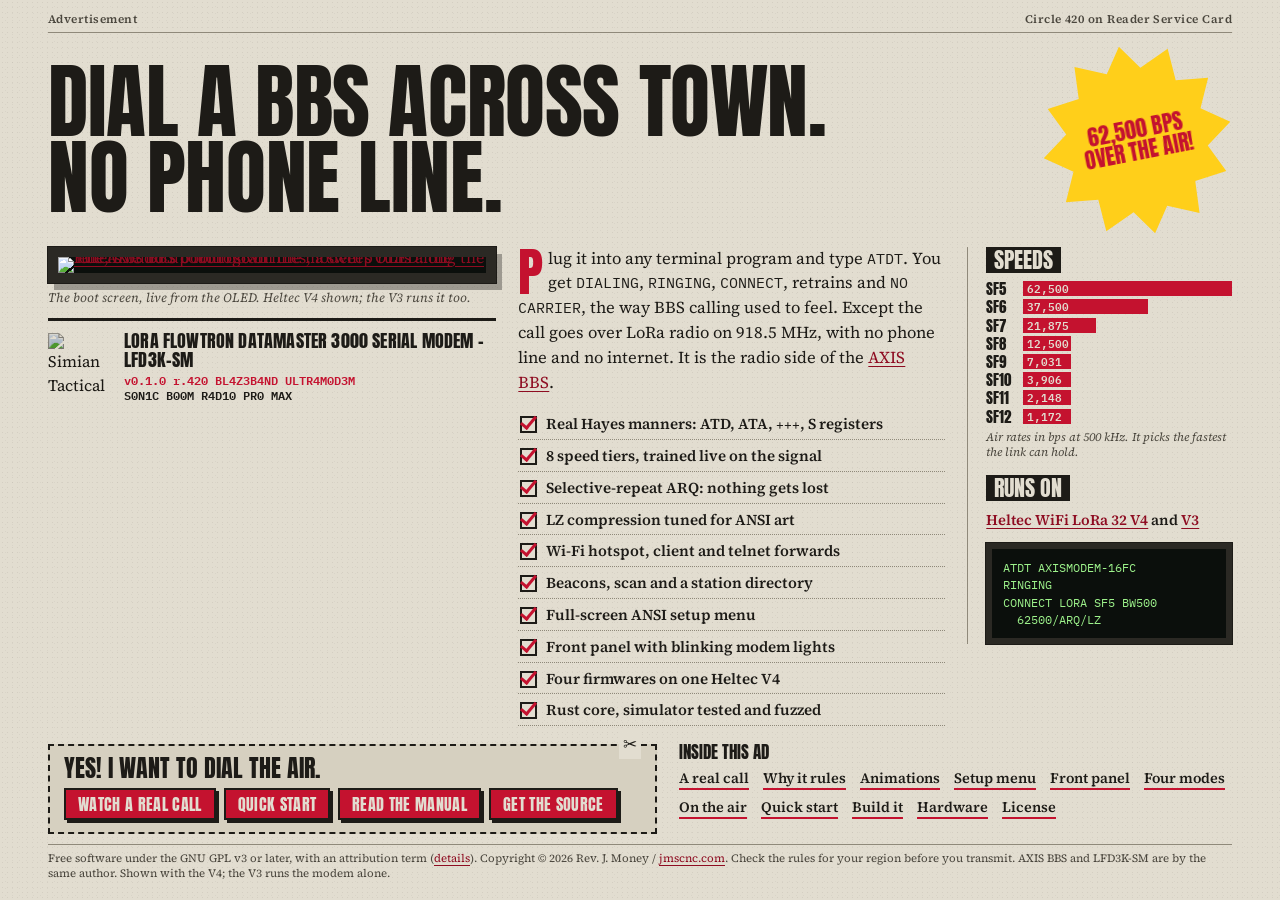
==== site/index.html @ 8334ddef "Website: a 1994 magazine modem ad on one screen, every section an insert card that slides in and out" ====
<!doctype html>
<html lang="en">
<head>
<meta charset="utf-8">
<meta name="viewport" content="width=device-width, initial-scale=1">
<title>LFD3K-SM: LoRa dial-up modem</title>
<meta name="description" content="LORA FLOWTRON DATAMASTER 3000 SERIAL MODEM - LFD3K-SM: a Hayes-style dial-up modem over LoRa radio and Wi-Fi for the Heltec V4 and V3, by Rev. J. Money / jmscnc.com.">
<meta property="og:title" content="LORA FLOWTRON DATAMASTER 3000 SERIAL MODEM - LFD3K-SM">
<meta property="og:description" content="Type ATDT, hear the BBS answer over the air. A Hayes-style modem over LoRa and Wi-Fi for the Heltec V4 and V3.">
<meta property="og:image" content="docs/img/simian-logo.png">
<meta name="theme-color" content="#e2ddd0">
<link rel="icon" href="docs/img/simian-logo.png">
<link rel="preconnect" href="https://fonts.googleapis.com">
<link rel="preconnect" href="https://fonts.gstatic.com" crossorigin>
<link href="https://fonts.googleapis.com/css2?family=Anton&family=IBM+Plex+Mono:wght@400;600&family=Source+Serif+4:ital,opsz,wght@0,8..60,400;0,8..60,600;0,8..60,800;1,8..60,400&display=swap" rel="stylesheet">
<link rel="stylesheet" href="style.css">
</head>
<body class="ad-page">

<main class="ad" id="ad">
  <div class="folio">
    <span>Advertisement</span>
    <span>Circle 420 on Reader Service Card</span>
  </div>

  <header class="ad-head">
    <h1 class="headline">Dial a BBS across town.<br>No phone line.</h1>
    <a class="burst" href="#why" data-card="why" data-focus="f2">
      <span>62,500 bps<br>over the air!</span>
    </a>
  </header>

  <div class="ad-body">
    <figure class="product">
      <a class="photo shot" href="multimode/preview/logo.gif">
        <img class="pixel" src="multimode/preview/logo.gif" width="512" height="256"
             alt="The AXIS BBS boot logo on the modem's OLED: the letters build up from scan lines, a sweep runs along the rule, five dots count down">
      </a>
      <figcaption>The boot screen, live from the OLED. Heltec V4 shown; the V3 runs it too.</figcaption>
      <div class="wordmark">
        <img src="docs/img/simian-logo.png" width="512" height="548" alt="Simian Tactical Unit monkey logo">
        <div>
          <p class="model">LORA FLOWTRON DATAMASTER 3000 SERIAL MODEM - LFD3K-SM</p>
          <p class="release">v0.1.0 r.420 BL4Z3B4ND ULTR4M0D3M</p>
          <p class="tagline">S0N1C B00M R4D10 PR0 MAX</p>
        </div>
      </div>
    </figure>

    <div class="copy">
      <p class="lede">Plug it into any terminal program and type <code>ATDT</code>. You get <code>DIALING</code>,
        <code>RINGING</code>, <code>CONNECT</code>, retrains and <code>NO CARRIER</code>, the way BBS calling used to
        feel. Except the call goes over LoRa radio on 918.5&nbsp;MHz, with no phone line and no internet. It is the
        radio side of the <a href="https://github.com/revjmoney/axis-bbs">AXIS BBS</a>.</p>
      <ul class="checks">
        <li><a href="#why" data-card="why" data-focus="f1">Real Hayes manners: ATD, ATA, <code>+++</code>, S registers</a></li>
        <li><a href="#why" data-card="why" data-focus="f2">8 speed tiers, trained live on the signal</a></li>
        <li><a href="#why" data-card="why" data-focus="f3">Selective-repeat ARQ: nothing gets lost</a></li>
        <li><a href="#why" data-card="why" data-focus="f4">LZ compression tuned for ANSI art</a></li>
        <li><a href="#why" data-card="why" data-focus="f5">Wi-Fi hotspot, client and telnet forwards</a></li>
        <li><a href="#why" data-card="why" data-focus="f6">Beacons, scan and a station directory</a></li>
        <li><a href="#menu" data-card="menu">Full-screen ANSI setup menu</a></li>
        <li><a href="#panel" data-card="panel">Front panel with blinking modem lights</a></li>
        <li><a href="#multimode" data-card="multimode">Four firmwares on one Heltec V4</a></li>
        <li><a href="#why" data-card="why" data-focus="f10">Rust core, simulator tested and fuzzed</a></li>
      </ul>
    </div>

    <aside class="specs" aria-label="Speeds and boards">
      <h2 class="spec-head">Speeds</h2>
      <a class="chart" href="#why" data-card="why" data-focus="tiers" aria-label="The tier ladder: SF5 62,500 bps down to SF12 1,172 bps">
        <span style="--w:100%"><b>SF5</b><i>62,500</i></span>
        <span style="--w:60%"><b>SF6</b><i>37,500</i></span>
        <span style="--w:35%"><b>SF7</b><i>21,875</i></span>
        <span style="--w:20%"><b>SF8</b><i>12,500</i></span>
        <span style="--w:11.2%"><b>SF9</b><i>7,031</i></span>
        <span style="--w:6.2%"><b>SF10</b><i>3,906</i></span>
        <span style="--w:3.4%"><b>SF11</b><i>2,148</i></span>
        <span style="--w:1.9%"><b>SF12</b><i>1,172</i></span>
      </a>
      <p class="chart-cap">Air rates in bps at 500&nbsp;kHz. It picks the fastest the link can hold.</p>
      <h2 class="spec-head">Runs on</h2>
      <p class="boards"><a href="#hardware" data-card="hardware">Heltec WiFi LoRa 32 V4</a> and
        <a href="#hardware" data-card="hardware">V3</a></p>
      <pre class="screen" aria-label="A sample call">ATDT AXISMODEM-16FC
RINGING
CONNECT LORA SF5 BW500
  62500/ARQ/LZ</pre>
    </aside>
  </div>

  <div class="ad-foot">
    <div class="coupon">
      <p class="coupon-head">Yes! I want to dial the air.</p>
      <div class="coupon-actions">
        <a class="stamp" href="#call" data-card="call">Watch a real call</a>
        <a class="stamp" href="#quickstart" data-card="quickstart">Quick start</a>
        <a class="stamp" href="docs.html">Read the manual</a>
        <a class="stamp" href="https://github.com/revjmoney/lfd3k-sm">Get the source</a>
      </div>
    </div>
    <nav class="index" aria-label="Inside this ad">
      <p class="index-head">Inside this ad</p>
      <ul>
        <li><a href="#call" data-card="call">A real call</a></li>
        <li><a href="#why" data-card="why">Why it rules</a></li>
        <li><a href="#animations" data-card="animations">Animations</a></li>
        <li><a href="#menu" data-card="menu">Setup menu</a></li>
        <li><a href="#panel" data-card="panel">Front panel</a></li>
        <li><a href="#multimode" data-card="multimode">Four modes</a></li>
        <li><a href="#air" data-card="air">On the air</a></li>
        <li><a href="#quickstart" data-card="quickstart">Quick start</a></li>
        <li><a href="#build" data-card="build">Build it</a></li>
        <li><a href="#hardware" data-card="hardware">Hardware</a></li>
        <li><a href="#license" data-card="license">License</a></li>
      </ul>
    </nav>
    <p class="fineprint">Free software under the GNU GPL v3 or later, with an attribution term
      (<a href="#license" data-card="license">details</a>). Copyright &copy; 2026 Rev. J. Money /
      <a href="https://jmscnc.com">jmscnc.com</a>. Check the rules for your region before you transmit.
      AXIS BBS and LFD3K-SM are by the same author. Shown with the V4; the V3 runs the modem alone.</p>
  </div>
</main>

<!-- The insert cards. Each one slides in when its link is clicked. -->
<dialog class="deck" id="deck" aria-labelledby="deck-title">
  <div class="card-shell">
    <div class="card-bar">
      <p class="card-kicker" id="deck-title">LFD3K-SM</p>
      <button type="button" class="card-close" aria-label="Close the card">Close</button>
    </div>
    <div class="card-scroll" tabindex="-1">

<section class="card" id="call" data-title="A real call, over the air" hidden>
  <h2>A real call, over the air</h2>
  <p>Recorded live on 2026-11-12. The PC types into a Heltec V3, the V3 dials a Heltec V4 over LoRa on 918.5&nbsp;MHz
    (it trained at SF5, 62,500 bps on the air, with ARQ and LZ compression), and the V4 answers and bridges the call over
    Wi-Fi into the AXIS BBS. Then a walk around the board: log in, read a message, look at a file area, the system stats,
    the ANSI pack viewer, and log off. Real time, nothing sped up: left is the caller's screen, right is the V4's own
    terminal.</p>
  <video controls preload="none" playsinline poster="docs/video/lfd3k-radio-call-poster.jpg">
    <source src="docs/video/lfd3k-radio-call.mp4" type="video/mp4">
    Your browser cannot play this video. <a href="docs/video/lfd3k-radio-call.mp4">Download it (MP4, 3 MB)</a>.
  </video>
</section>

<section class="card" id="why" data-title="Why it rules" hidden>
  <h2>Why it rules</h2>
  <p class="intro">Ten reasons. Full details live in the <a href="docs.html#features">features log</a> and the
    <a href="docs.html#design">design doc</a>.</p>
  <div class="reasons">
    <div class="reason" id="f1"><h3>Real modem manners</h3>
      <p><code>ATD</code>, <code>ATA</code>, <code>ATH</code>, <code>ATO</code>, <code>ATI</code>, <code>AT&amp;V</code>,
        <code>ATZ</code>, S registers, <code>+++</code> with guard time, verbose and numeric result codes, auto-answer.
        Your old terminal scripts just work.</p></div>
    <div class="reason" id="f2"><h3>8 speed tiers, picked live</h3>
      <p>SF12 to SF5 at 500 kHz, about 1.2 to 62.5 kbps on the air. The modems train on the measured SNR, start at the
        best tier the link can hold, step down when the signal fades, and climb back up when it clears. You see it
        happen: <code>RETRAIN</code>.</p></div>
    <div class="reason" id="f3"><h3>Nothing gets lost</h3>
      <p>Selective-repeat ARQ (window 8, SACK bitmap), half-duplex burst manners, keepalives, resync to SF12 when the
        link dies for a moment, and <code>NO CARRIER</code> only when it is really gone.</p></div>
    <div class="reason" id="f4"><h3>LZ compression on the air</h3>
      <p>Each frame is squeezed against a preset tuned for ANSI art, CP437 boxes and blocks, so BBS screens fly.
        The <code>CONNECT</code> line says so: <code>/ARQ/LZ</code>, and the DC light comes on.</p></div>
    <div class="reason" id="f5"><h3>Wi-Fi too</h3>
      <p>Its own WPA2 hotspot, a client network, up to 8 named forwards (<code>ATDT AXIS</code> opens a telnet call),
        and a published forward so radio callers reach a telnet BBS.</p></div>
    <div class="reason" id="f6"><h3>Find your friends</h3>
      <p>Beacons, <code>AT+SCAN</code>, a station directory with pinning, dial by name, and a privacy mode
        (ON, QUIET or HIDDEN).</p></div>
    <div class="reason" id="f7"><h3>A full-screen setup menu</h3>
      <p><code>AT+MENU</code> opens an 80x24 ANSI lightbar menu (CP437, 16 colors) for SyncTERM: directory and scan,
        live link status, settings, forwards, Wi-Fi. <a href="#menu" data-card="menu">See the screens</a>.</p></div>
    <div class="reason" id="f8"><h3>A front panel with attitude</h3>
      <p>The OLED shows modem lights, the call state, tier, RSSI and SNR, a radar sweep while scanning, and an idle
        show in 17 languages with 12 transitions. <a href="#panel" data-card="panel">See the panel</a>.</p>
      <div class="lights" aria-label="The eight modem lights">
        <span>OH</span><span>CD</span><span class="off">SD</span><span>RD</span><span class="off">HS</span><span>EC</span><span>DC</span><span class="off">AA</span>
      </div></div>
    <div class="reason" id="f9"><h3>Four modes in one radio</h3>
      <p>On the V4, a custom bootloader and picker carry LFD3K-SM, Simian Radar, RNode and Meshtastic in their own
        slots: <code>AT+MODE=RNODE</code> and the board comes back up as an RNode.
        <a href="#multimode" data-card="multimode">The four modes</a>.</p></div>
    <div class="reason" id="f10"><h3>Tested hard</h3>
      <p>A <code>no_std</code>, no-heap Rust core with a seeded LoRa channel simulator, two-modem call scenarios (SNR
        dips, lost frames, collisions, resyncs) and proptest fuzzing of frames and AT lines. The simulator found real
        bugs before any radio did.</p></div>
  </div>
  <h3 id="tiers">The tier ladder</h3>
  <p>Eight LoRa tiers at 500 kHz bandwidth, coding rate 4/5. Air rates, fastest first. The <code>CONNECT</code> string
    always shows the real tier, for example <code>CONNECT LORA SF7 BW500 21875/ARQ/LZ</code>.</p>
  <div class="ladder">
    <div><b>SF5</b><span>62,500 bps</span></div>
    <div><b>SF6</b><span>37,500 bps</span></div>
    <div><b>SF7</b><span>21,875 bps</span></div>
    <div><b>SF8</b><span>12,500 bps</span></div>
    <div><b>SF9</b><span>7,031 bps</span></div>
    <div><b>SF10</b><span>3,906 bps</span></div>
    <div><b>SF11</b><span>2,148 bps</span></div>
    <div><b>SF12</b><span>1,172 bps</span></div>
  </div>
</section>

<section class="card" id="animations" data-title="Animations" hidden>
  <h2>Animations</h2>
  <p class="intro">The front panel never sits still. These are the real renderer's frames, drawn by the same pure C
    code the firmware runs, previewed on the PC. Click any of them to see it big.</p>
  <ul class="gallery anim" data-gallery="anim">
    <li><figure>
      <a class="shot" href="docs/phase2-bench/mockups/idle-show.gif"><img class="pixel" loading="lazy" src="docs/phase2-bench/mockups/idle-show.gif" width="512" height="284" alt="The idle text show cycling through languages and transitions"></a>
      <figcaption><b>Idle show.</b> One item every 8 seconds: IDLE in 17 languages, the clock, uptime, chip temperature, stations heard and the last caller, through one of 12 transitions (explode, blocks, sine scroll, split flap, typewriter, drip melt, glitch, matrix rain, starfield warp, CRT power, venetian blinds, pixelate).</figcaption>
    </figure></li>
    <li><figure>
      <a class="shot" href="docs/phase2-bench/mockups/idle-scope.gif"><img class="pixel" loading="lazy" src="docs/phase2-bench/mockups/idle-scope.gif" width="384" height="192" alt="The breathing scope drawing the radio channel"></a>
      <figcaption><b>Radar scope.</b> A breathing scope draws the live radio channel: one RSSI sample every 50 ms from the SX1262, 64 samples, transmit samples marked.</figcaption>
    </figure></li>
    <li><figure>
      <a class="shot" href="docs/phase2-bench/mockups/idle-disintegrate.gif"><img class="pixel" loading="lazy" src="docs/phase2-bench/mockups/idle-disintegrate.gif" width="384" height="192" alt="The idle word disintegrating into flying bits"></a>
      <figcaption><b>Disintegrate.</b> The idle word breaks up into flying bits and pulls itself back together.</figcaption>
    </figure></li>
    <li><figure>
      <a class="shot" href="docs/phase2-bench/mockups/idle-full.gif"><img class="pixel" loading="lazy" src="docs/phase2-bench/mockups/idle-full.gif" width="384" height="192" alt="The full idle loop of the OLED front panel"></a>
      <figcaption><b>The full idle loop.</b> The lights slide into a new order each loop and go home every fourth, the scope breathes, the meters show the live channel level.</figcaption>
    </figure></li>
    <li><figure>
      <a class="shot" href="multimode/preview/logo.gif"><img class="pixel" loading="lazy" src="multimode/preview/logo.gif" width="512" height="256" alt="The AXIS BBS boot logo animation"></a>
      <figcaption><b>Boot logo.</b> Every boot shows the AXIS BBS logo for 5 seconds. On the V4, press PRG during it and the mode list opens.</figcaption>
    </figure></li>
  </ul>
</section>

<section class="card" id="menu" data-title="The setup menu" hidden>
  <h2>The setup menu</h2>
  <p class="intro"><code>AT+MENU</code> opens a full-screen 80x24 ANSI lightbar menu. Best in SyncTERM with the CP437
    font. Up, Down and Tab move, Enter opens or edits, a letter jumps, Esc goes back. Every edit is checked the same
    way the AT command checks it. These screens are rendered from the menu code by the PC preview tool.</p>
  <ul class="gallery menu" data-gallery="menu">
    <li><figure><a class="shot" href="docs/phase4-bench/menu/01-main.png"><img src="docs/phase4-bench/menu/01-main.png" width="1280" height="768" loading="lazy" alt="Main menu"></a><figcaption><b>Main menu.</b> Directory and Scan, Link Status, Settings, Forwards, Wi-Fi, About, Save settings, Exit.</figcaption></figure></li>
    <li><figure><a class="shot" href="docs/phase4-bench/menu/02-directory.png"><img src="docs/phase4-bench/menu/02-directory.png" width="1280" height="768" loading="lazy" alt="Directory and Scan screen"></a><figcaption><b>Directory.</b> Enter dials the selected name, S scans, P pins, A adds, D deletes.</figcaption></figure></li>
    <li><figure><a class="shot" href="docs/phase4-bench/menu/03-directory-add.png"><img src="docs/phase4-bench/menu/03-directory-add.png" width="1280" height="768" loading="lazy" alt="Adding a name to the directory"></a><figcaption><b>Add a name</b> to the directory.</figcaption></figure></li>
    <li><figure><a class="shot" href="docs/phase4-bench/menu/13-scan.png"><img src="docs/phase4-bench/menu/13-scan.png" width="1280" height="768" loading="lazy" alt="Scanning the air for other modems"></a><figcaption><b>Scanning the air</b> for other modems.</figcaption></figure></li>
    <li><figure><a class="shot" href="docs/phase4-bench/menu/14-link-call.png"><img src="docs/phase4-bench/menu/14-link-call.png" width="1280" height="768" loading="lazy" alt="Live link status during a call"></a><figcaption><b>Live link status in a call:</b> tier, SNR and compression, live.</figcaption></figure></li>
    <li><figure><a class="shot" href="docs/phase4-bench/menu/11-link-idle.png"><img src="docs/phase4-bench/menu/11-link-idle.png" width="1280" height="768" loading="lazy" alt="Link status while idle"></a><figcaption><b>Link status,</b> idle.</figcaption></figure></li>
    <li><figure><a class="shot" href="docs/phase4-bench/menu/04-settings.png"><img src="docs/phase4-bench/menu/04-settings.png" width="1280" height="768" loading="lazy" alt="Settings screen"></a><figcaption><b>Settings.</b> Station name, privacy mode, TX power, tier cap, auto-answer, compression, boot to menu.</figcaption></figure></li>
    <li><figure><a class="shot" href="docs/phase4-bench/menu/05-settings-edit.png"><img src="docs/phase4-bench/menu/05-settings-edit.png" width="1280" height="768" loading="lazy" alt="Editing a setting"></a><figcaption><b>Editing a setting.</b> A bad value shows a red line.</figcaption></figure></li>
    <li><figure><a class="shot" href="docs/phase4-bench/menu/06-forwards.png"><img src="docs/phase4-bench/menu/06-forwards.png" width="1280" height="768" loading="lazy" alt="Forwards screen"></a><figcaption><b>Forwards.</b> Up to 8 named telnet destinations.</figcaption></figure></li>
    <li><figure><a class="shot" href="docs/phase4-bench/menu/07-forwards-delete.png"><img src="docs/phase4-bench/menu/07-forwards-delete.png" width="1280" height="768" loading="lazy" alt="Deleting a forward"></a><figcaption><b>Deleting a forward.</b></figcaption></figure></li>
    <li><figure><a class="shot" href="docs/phase4-bench/menu/08-wifi.png"><img src="docs/phase4-bench/menu/08-wifi.png" width="1280" height="768" loading="lazy" alt="Wi-Fi screen"></a><figcaption><b>Wi-Fi.</b> Passwords always hidden.</figcaption></figure></li>
    <li><figure><a class="shot" href="docs/phase4-bench/menu/09-wifi-password.png"><img src="docs/phase4-bench/menu/09-wifi-password.png" width="1280" height="768" loading="lazy" alt="Typing a new Wi-Fi password, shown as stars"></a><figcaption><b>New password:</b> each character shows as a star.</figcaption></figure></li>
    <li><figure><a class="shot" href="docs/phase4-bench/menu/15-ring.png"><img src="docs/phase4-bench/menu/15-ring.png" width="1280" height="768" loading="lazy" alt="RING shown in the bottom line while in the menu"></a><figcaption><b>RING</b> while you are in the menu.</figcaption></figure></li>
    <li><figure><a class="shot" href="docs/phase4-bench/menu/12-unsaved-esc.png"><img src="docs/phase4-bench/menu/12-unsaved-esc.png" width="1280" height="768" loading="lazy" alt="Unsaved changes question on leaving the menu"></a><figcaption><b>Unsaved changes.</b> Y discards and leaves, S saves and leaves, N stays.</figcaption></figure></li>
    <li><figure><a class="shot" href="docs/phase4-bench/menu/10-about.png"><img src="docs/phase4-bench/menu/10-about.png" width="1280" height="768" loading="lazy" alt="About screen"></a><figcaption><b>About.</b></figcaption></figure></li>
  </ul>
</section>

<section class="card" id="panel" data-title="The front panel" hidden>
  <h2>The front panel</h2>
  <p class="intro">A 0.96 inch 128x64 OLED drawn at up to 20 fps by its own task, with a hand-made 5x7 font. Top row:
    eight lights, OH CD SD RD HS EC DC AA. Middle: the state or the tier with an eight cell ladder. Bottom: station
    name, RSSI and SNR with bars. Mockups come from the same pure drawing function the firmware uses; the ones marked
    real panel are captures from the board.</p>
  <ul class="gallery oled" data-gallery="oled">
    <li><figure><a class="shot" href="docs/phase2-bench/mockups/dialing.png"><img class="pixel" src="docs/phase2-bench/mockups/dialing.png" width="512" height="256" loading="lazy" alt="OLED: DIALING"></a><figcaption><b>Dialing.</b> OH blinks while dialing.</figcaption></figure></li>
    <li><figure><a class="shot" href="docs/phase2-bench/mockups/training.png"><img class="pixel" src="docs/phase2-bench/mockups/training.png" width="512" height="256" loading="lazy" alt="OLED: TRAINING"></a><figcaption><b>Training.</b> A sweep runs across the eight tiers, then the chosen one flashes.</figcaption></figure></li>
    <li><figure><a class="shot" href="docs/phase2-bench/mockups/online_sf7.png"><img class="pixel" src="docs/phase2-bench/mockups/online_sf7.png" width="512" height="256" loading="lazy" alt="OLED: online at SF7, 21875 bps"></a><figcaption><b>Online at SF7,</b> 21875 bps.</figcaption></figure></li>
    <li><figure><a class="shot" href="docs/phase2-bench/mockups/online_sf5.png"><img class="pixel" src="docs/phase2-bench/mockups/online_sf5.png" width="512" height="256" loading="lazy" alt="OLED: online at SF5, 62500 bps"></a><figcaption><b>Online at SF5,</b> 62500 bps, the top tier.</figcaption></figure></li>
    <li><figure><a class="shot" href="docs/phase2-bench/mockups/online_lz.png"><img class="pixel" src="docs/phase2-bench/mockups/online_lz.png" width="512" height="256" loading="lazy" alt="OLED: online with compression"></a><figcaption><b>Online, compressed.</b> DC is lit while a radio call compresses.</figcaption></figure></li>
    <li><figure><a class="shot" href="docs/phase2-bench/mockups/scan.png"><img class="pixel" src="docs/phase2-bench/mockups/scan.png" width="512" height="256" loading="lazy" alt="OLED: SCAN radar with 3 found"></a><figcaption><b>Scan radar.</b> A sweep goes round every 1.6 s, one blip per answer, the count and FOUND.</figcaption></figure></li>
    <li><figure><a class="shot" href="docs/phase2-bench/mockups/wifi_tcp.png"><img class="pixel" src="docs/phase2-bench/mockups/wifi_tcp.png" width="512" height="256" loading="lazy" alt="OLED: WIFI TCP online"></a><figcaption><b>Wi-Fi telnet call.</b></figcaption></figure></li>
    <li><figure><a class="shot" href="docs/phase2-bench/mockups/bridge.png"><img class="pixel" src="docs/phase2-bench/mockups/bridge.png" width="512" height="256" loading="lazy" alt="OLED: BRIDGE with the radio tier line"></a><figcaption><b>Bridge.</b> A radio call bridged to a telnet forward.</figcaption></figure></li>
    <li><figure><a class="shot" href="docs/phase2-bench/mockups/idle.png"><img class="pixel" src="docs/phase2-bench/mockups/idle.png" width="512" height="256" loading="lazy" alt="OLED: IDLE with the lights shuffled"></a><figcaption><b>Idle,</b> mid lights shuffle.</figcaption></figure></li>
    <li><figure><a class="shot" href="docs/phase2-bench/mockups/idle_heard.png"><img class="pixel" src="docs/phase2-bench/mockups/idle_heard.png" width="512" height="256" loading="lazy" alt="OLED: HEARD 4"></a><figcaption><b>Stations heard</b> in the last 15 minutes.</figcaption></figure></li>
    <li><figure><a class="shot" href="docs/phase2-bench/mockups/idle_caller.png"><img class="pixel" src="docs/phase2-bench/mockups/idle_caller.png" width="512" height="256" loading="lazy" alt="OLED: last caller name"></a><figcaption><b>Last caller,</b> the station that last called over the radio.</figcaption></figure></li>
    <li><figure><a class="shot" href="docs/phase2-bench/mockups/idle_ap.png"><img class="pixel" src="docs/phase2-bench/mockups/idle_ap.png" width="512" height="256" loading="lazy" alt="OLED: hotspot name row"></a><figcaption><b>Hotspot name</b> on the rotating name row.</figcaption></figure></li>
    <li><figure><a class="shot" href="docs/phase2-bench/mockups/idle_ip.png"><img class="pixel" src="docs/phase2-bench/mockups/idle_ip.png" width="512" height="256" loading="lazy" alt="OLED: IP address row"></a><figcaption><b>Wi-Fi address</b> on the name row.</figcaption></figure></li>
    <li><figure><a class="shot" href="docs/phase2-bench/mockups/radio_fail.png"><img class="pixel" src="docs/phase2-bench/mockups/radio_fail.png" width="512" height="256" loading="lazy" alt="OLED: RADIO FAIL, CHECK BOARD"></a><figcaption><b>Radio fail.</b> Shown when the radio is not usable.</figcaption></figure></li>
    <li><figure><a class="shot" href="docs/phase2-bench/oled-idle.png"><img class="pixel" src="docs/phase2-bench/oled-idle.png" width="512" height="256" loading="lazy" alt="Real OLED capture: idle"></a><figcaption><b>Real panel:</b> idle, first flash.</figcaption></figure></li>
    <li><figure><a class="shot" href="docs/phase2-bench/oled-dialing.png"><img class="pixel" src="docs/phase2-bench/oled-dialing.png" width="512" height="256" loading="lazy" alt="Real OLED capture: dialing"></a><figcaption><b>Real panel:</b> dialing.</figcaption></figure></li>
    <li><figure><a class="shot" href="docs/phase2-bench/oled-after.png"><img class="pixel" src="docs/phase2-bench/oled-after.png" width="512" height="256" loading="lazy" alt="Real OLED capture: idle after a call"></a><figcaption><b>Real panel:</b> back to idle after the call.</figcaption></figure></li>
    <li><figure><a class="shot" href="docs/phase2-bench/oled-idle-b.png"><img class="pixel" src="docs/phase2-bench/oled-idle-b.png" width="512" height="256" loading="lazy" alt="Real OLED capture: idle, bench rerun"></a><figcaption><b>Real panel:</b> idle, bench rerun.</figcaption></figure></li>
    <li><figure><a class="shot" href="docs/phase2-bench/oled-phase3-idle.png"><img class="pixel" src="docs/phase2-bench/oled-phase3-idle.png" width="512" height="256" loading="lazy" alt="Real OLED capture: idle with the scope and IP address"></a><figcaption><b>Real panel:</b> idle with the live scope and the Wi-Fi address.</figcaption></figure></li>
  </ul>
  <ul class="gallery big" data-gallery="oled2">
    <li><figure><a class="shot" href="docs/phase2-bench/mockups/idle-items.png"><img src="docs/phase2-bench/mockups/idle-items.png" width="1482" height="592" loading="lazy" alt="Every item of the idle show"></a><figcaption><b>Every idle show item,</b> rendered by the PC check tool.</figcaption></figure></li>
    <li><figure><a class="shot" href="multimode/preview/menu.png"><img src="multimode/preview/menu.png" width="1048" height="1328" loading="lazy" alt="The multimode picker screens"></a><figcaption><b>The mode picker</b> (V4). Tap PRG for the next mode, hold to start. NO IMAGE, STARTING, and the crash note.</figcaption></figure></li>
  </ul>
</section>

<section class="card" id="multimode" data-title="Four modes, one radio" hidden>
  <h2>Four modes, one radio</h2>
  <p class="intro">On the Heltec V4 a small picker starts first on every boot. Do nothing and it starts the mode you
    used last. From inside the modem, one command switches. Each firmware has its own flash slot, so updating one never
    touches the others. The guide is in <a href="docs.html#multimode">Multimode</a>. The V3 runs the modem alone.</p>
  <div class="table-scroll">
    <table>
      <thead><tr><th>Menu name</th><th>What it is</th><th>Switch with</th></tr></thead>
      <tbody>
        <tr><td>LFD3K-SM</td><td>The Hayes-style LoRa and Wi-Fi modem. The default.</td><td><code>AT+MODE=MODEM</code></td></tr>
        <tr><td>SIMIAN RADAR</td><td>A listen-only pocket scanner.</td><td><code>AT+MODE=RADAR</code></td></tr>
        <tr><td>RNODE</td><td>The RNode firmware, so the board works as a Reticulum LoRa interface.</td><td><code>AT+MODE=RNODE</code></td></tr>
        <tr><td>MESH</td><td>Meshtastic for the Heltec V4, patched to live politely next to the others.</td><td><code>AT+MODE=MESH</code></td></tr>
      </tbody>
    </table>
  </div>
</section>

<section class="card" id="air" data-title="On the air" hidden>
  <h2>On the air</h2>
  <p class="intro">Checked with an SDR. Every <code>ATDT</code> makes a burst on 918.5&nbsp;MHz, one per
    <code>RINGING</code>, each about 0.3 s long (the SF12 call request airtime), about 510 kHz wide and centred on
    918.50 MHz.</p>
  <ul class="gallery oled" data-gallery="air">
    <li><figure><a class="shot" href="docs/phase2-bench/sdr-waterfall-bursts.png"><img class="pixel" src="docs/phase2-bench/sdr-waterfall-bursts.png" width="512" height="500" loading="lazy" alt="SDR waterfall with LFD3K-SM bursts"></a><figcaption><b>Bursts on 918.5 MHz,</b> one per RINGING.</figcaption></figure></li>
    <li><figure><a class="shot" href="docs/phase2-bench/sdr-waterfall-918500.png"><img class="pixel" src="docs/phase2-bench/sdr-waterfall-918500.png" width="900" height="192" loading="lazy" alt="SDR waterfall centred on 918.5 MHz"></a><figcaption><b>Centred on 918.5 MHz,</b> about 918.245 to 918.755 MHz.</figcaption></figure></li>
  </ul>
</section>

<section class="card" id="quickstart" data-title="Quick start" hidden>
  <h2>Quick start</h2>
  <p class="intro">Any terminal at 115200 baud. For the menu, SyncTERM with ANSI-BBS emulation and the CP437 font.
    On a Heltec V3, open the port with DTR and RTS off.</p>
<pre class="term"><span class="ok">ATI</span>                      <span class="c">who am I (name, version, release)</span>
<span class="ok">AT+MENU</span>                  <span class="c">the full-screen setup menu</span>
<span class="ok">AT+SCAN</span>                  <span class="c">look for other modems on the air</span>
<span class="ok">ATDT AXISMODEM-1A2B</span>      <span class="c">dial another modem by name over LoRa</span>
<span class="ok">ATDT AXIS</span>                <span class="c">dial a saved forward (a telnet BBS) over Wi-Fi</span>
<span class="ok">ATDT bbs.example.com:23</span>  <span class="c">dial any telnet host</span>
<span class="ok">+++  (wait)  ATH</span>         <span class="c">hang up</span>
<span class="ok">AT&amp;V</span>                     <span class="c">show every setting and the link</span>
<span class="ok">AT+MODE=RNODE</span>            <span class="c">come back up as an RNode (V4 multimode)</span></pre>
  <p>Every AT command, setting and S register: <a href="docs.html#features">features, settings and AT commands</a>.
    No second radio? <a href="docs.html#simnet">SimNet</a> lets the PC be the far modem over Wi-Fi, running the same
    core with real LoRa timing.</p>
</section>

<section class="card" id="build" data-title="Build it" hidden>
  <h2>Build it</h2>
  <div class="table-scroll">
    <table>
      <thead><tr><th>Part</th><th>Where</th><th>How</th></tr></thead>
      <tbody>
        <tr><td>Protocol core (Rust, <code>no_std</code>)</td><td><code>core/</code></td><td><code>cargo test --workspace</code></td></tr>
        <tr><td>PC simulator and demo</td><td><code>sim/</code></td><td><code>cargo run -p lfd3k-sim -- --snr 10 --seed 420</code></td></tr>
        <tr><td>PC modem (the real core over UDP)</td><td><code>sim/</code></td><td><code>cargo run -p lfd3k-sim --bin lfd3k-pcmodem -- --peer &lt;modem ip&gt;</code></td></tr>
        <tr><td>SX1262 driver</td><td><code>sx1262/</code></td><td>built into the firmware</td></tr>
        <tr><td>Firmware for the Heltec V4 (ESP-IDF 5.4 via PlatformIO)</td><td><code>firmware/</code></td><td><code>firmware\build_core.ps1</code>, then <code>pio run -d firmware -e heltec_v4</code></td></tr>
        <tr><td>Firmware for the Heltec V3 (the modem alone)</td><td><code>firmware/</code></td><td><code>firmware\build_core.ps1</code>, then <code>pio run -d firmware -e heltec_v3_single -t upload --upload-port COMn</code> (see <a href="docs.html#heltec-v3">the V3 guide</a>)</td></tr>
        <tr><td>Multimode bootloader and picker (V4)</td><td><code>multimode/</code></td><td>see <a href="docs.html#multimode-readme">multimode/README.md</a></td></tr>
      </tbody>
    </table>
  </div>
  <p>The Rust toolchain for the ESP32-S3 is installed with <code>espup</code>. The first firmware build downloads
    ESP-IDF and takes a while; later builds take seconds.</p>
</section>

<section class="card" id="hardware" data-title="Hardware" hidden>
  <h2>Hardware</h2>
  <div class="spec-pair">
    <div class="spec-box">
      <h3>Heltec WiFi LoRa 32 V4</h3>
      <p>ESP32-S3R2, 16 MB flash, SX1262 with the GC1109 front end. Native USB. Runs the modem alone or the four-mode
        picker.</p>
    </div>
    <div class="spec-box">
      <h3>Heltec WiFi LoRa 32 V3</h3>
      <p>ESP32-S3, 8 MB flash, SX1262 straight to the antenna (no front end, so S30 is the power at the antenna).
        Runs the modem alone with the AXIS boot logo at power on. Its USB-C is a CP2102 serial port at 115200: open it
        with DTR and RTS off. <a href="docs.html#heltec-v3">The V3 guide</a>.</p>
    </div>
  </div>
  <p>918.5 MHz calling channel, 500 kHz bandwidth. Check the rules for your region before you transmit; the default TX
    power (S30) is low on purpose.</p>
</section>

<section class="card" id="license" data-title="License" hidden>
  <h2>License</h2>
  <p>LFD3K-SM is free software under the <b>GNU General Public License v3 or later</b>, with one additional term
    under GPLv3 section 7(b): keep the attribution <b>Rev. J. Money / jmscnc.com</b>. A modified version that shows
    Appropriate Legal Notices (the setup menu's About page counts as one) must include the line
    <b>"Based on LFD3K-SM by Rev. J. Money / jmscnc.com"</b>, and must be marked as changed.</p>
  <p>Read the <a href="docs.html#notice">notice and additional terms</a>, the
    <a href="https://github.com/revjmoney/lfd3k-sm/blob/main/LICENSE">full license</a> and the
    <a href="docs.html#third-party">third-party notices</a>.</p>
</section>

    </div>
    <div class="card-nav">
      <button type="button" class="card-prev">Previous card</button>
      <button type="button" class="card-next">Next card</button>
    </div>
  </div>
</dialog>

<dialog class="lightbox" id="lightbox" aria-label="Image viewer">
  <img class="lb-img pixel" alt="">
  <div class="lb-bar">
    <button type="button" class="lb-prev" aria-label="Previous image">&lt;</button>
    <span class="lb-cap" aria-live="polite"></span>
    <button type="button" class="lb-next" aria-label="Next image">&gt;</button>
    <button type="button" class="lb-close" aria-label="Close">Close</button>
  </div>
</dialog>
<script src="site.js"></script>
</body>
</html>
---- site/style.css ----
/* LFD3K-SM website: a 1994 computer magazine modem ad on newsprint, two-color print
   (black ink and one spot red) with a yellow starburst. Plain CSS, no build step. */
:root {
  --paper: #e2ddd0;      /* newsprint, a grey stock rather than cream */
  --paper-2: #d6d0c0;    /* tinted panels */
  --insert: #f1eee6;     /* the glossy insert card stock */
  --ink: #1d1b17;        /* black process ink */
  --ink-2: #4a463d;      /* body grey */
  --rule: #8f897a;
  --red: #c4122f;        /* the spot color */
  --red-dk: #8e0c21;
  --yellow: #ffcf1a;     /* the starburst */
  --screen: #0b0f0c;     /* terminal glass */
  --phosphor: #9df28b;
  --head: "Anton", "Impact", "Arial Narrow", sans-serif;
  --body: "Source Serif 4", "Georgia", "Times New Roman", serif;
  --mono: "IBM Plex Mono", ui-monospace, "Cascadia Mono", Consolas, monospace;
  color-scheme: light;
}

* { box-sizing: border-box; }
html { -webkit-text-size-adjust: 100%; }
body {
  margin: 0;
  color: var(--ink);
  background-color: var(--paper);
  /* newsprint fibre: two faint dot screens */
  background-image:
    radial-gradient(rgba(29,27,23,.07) 0.6px, transparent 0.8px),
    radial-gradient(rgba(29,27,23,.045) 0.6px, transparent 0.8px);
  background-size: 5px 5px, 7px 7px;
  background-position: 0 0, 2px 3px;
  font: 16px/1.5 var(--body);
  font-optical-sizing: auto;
}

a { color: var(--red-dk); text-decoration-thickness: 1px; text-underline-offset: 3px; }
a:hover { color: var(--red); }
:focus-visible { outline: 3px solid var(--red); outline-offset: 2px; }
code, pre, kbd { font-family: var(--mono); font-size: .88em; }
img { max-width: 100%; height: auto; }
.pixel { image-rendering: pixelated; image-rendering: crisp-edges; }

/* ------------------------------------------------------------------ the ad page */
.ad {
  width: min(1240px, 100%);
  min-height: 100vh;
  margin: 0 auto;
  padding: 14px 28px 18px;
  display: grid;
  grid-template-rows: auto auto 1fr auto;
  gap: 12px;
}
.folio {
  display: flex; justify-content: space-between; gap: 16px;
  font: 600 .72rem/1 var(--body); letter-spacing: .04em; color: var(--ink-2);
  border-bottom: 1px solid var(--rule); padding-bottom: 6px;
}

.ad-head { position: relative; display: grid; grid-template-columns: minmax(0, 1fr) auto; align-items: center; gap: 16px; }
.headline {
  margin: 0;
  font: 400 clamp(2.6rem, 6.4vw, 5.6rem)/.92 var(--head);
  letter-spacing: -.005em;
  text-transform: uppercase;
  color: var(--ink);
}

/* the starburst: the one loud thing */
.burst {
  width: clamp(130px, 15vw, 190px); aspect-ratio: 1;
  display: grid; place-items: center; text-align: center;
  background: var(--yellow);
  clip-path: polygon(50% 0%, 59% 13%, 75% 6%, 76% 23%, 93% 25%, 86% 40%, 100% 50%, 86% 60%, 93% 75%, 76% 77%,
                     75% 94%, 59% 87%, 50% 100%, 41% 87%, 25% 94%, 24% 77%, 7% 75%, 14% 60%, 0% 50%, 14% 40%,
                     7% 25%, 24% 23%, 25% 6%, 41% 13%);
  transform: rotate(-11deg);
  color: var(--red); text-decoration: none;
  font: 400 clamp(1.05rem, 1.7vw, 1.45rem)/1 var(--head); text-transform: uppercase;
  filter: drop-shadow(3px 4px 0 rgba(29,27,23,.85));
}
.burst span { display: block; padding: 0 18%; }
.burst:hover, .burst:focus-visible { color: var(--ink); }

.ad-body {
  display: grid;
  grid-template-columns: minmax(0, 1.05fr) minmax(0, 1fr) minmax(0, .62fr);
  gap: 22px;
  align-items: start;
  min-height: 0;
}

/* product shot */
.product { margin: 0; }
.photo {
  display: block; line-height: 0;
  background: var(--screen);
  border: 10px solid #2b2924;              /* the board's bezel */
  box-shadow: 0 0 0 1px var(--ink), 6px 7px 0 rgba(29,27,23,.35);
}
.photo img { width: 100%; }
.product figcaption { font: italic .8rem/1.35 var(--body); color: var(--ink-2); margin-top: 6px; }
.wordmark { display: grid; grid-template-columns: 64px 1fr; gap: 12px; align-items: center; margin-top: 12px;
  border-top: 3px solid var(--ink); padding-top: 10px; }
.wordmark img { width: 64px; mix-blend-mode: multiply; }
.wordmark p { margin: 0; }
.model { font: 400 1.1rem/1.08 var(--head); text-transform: uppercase; letter-spacing: .01em; }
.release, .tagline { font: 600 .74rem/1.3 var(--mono); }
.release { color: var(--red); margin-top: 4px !important; }

/* body copy and the check list */
.lede { margin: 0 0 12px; font-size: 1.04rem; line-height: 1.5; }
.lede::first-letter {
  float: left; font: 400 3.2em/.82 var(--head); color: var(--red); margin: .06em .08em 0 0;
}
.checks { list-style: none; margin: 0; padding: 0; columns: 1; }
.checks li { break-inside: avoid; padding: 3px 0 3px 28px; position: relative; border-bottom: 1px dotted var(--rule); }
.checks li::before {
  content: ""; position: absolute; left: 2px; top: .5em;
  width: 13px; height: 13px; border: 2px solid var(--ink); background: var(--paper);
}
.checks li::after {
  content: ""; position: absolute; left: 6px; top: calc(.5em - 3px);
  width: 6px; height: 13px; border: solid var(--red); border-width: 0 3px 3px 0; transform: rotate(40deg);
}
.checks a { color: var(--ink); text-decoration: none; font-weight: 600; font-size: .95rem; }
.checks a:hover, .checks a:focus-visible { color: var(--red); text-decoration: underline; }
.checks code { font-weight: 400; }

/* spec sidebar */
.specs { border-left: 1px solid var(--rule); padding-left: 18px; }
.spec-head {
  margin: 0 0 6px; font: 400 1.35rem/1 var(--head); text-transform: uppercase;
  background: var(--ink); color: var(--paper); display: inline-block; padding: 3px 8px 2px;
}
.spec-head + .chart, .spec-head + .boards { margin-top: 2px; }
.specs .spec-head:not(:first-child) { margin-top: 14px; }
.chart { display: grid; gap: 3px; text-decoration: none; color: var(--ink); }
.chart span { display: grid; grid-template-columns: 2.6em 1fr; align-items: center; gap: 6px; font-size: .74rem; }
.chart b { font: 400 .95rem/1 var(--head); }
.chart i {
  font: 600 .68rem/1 var(--mono); font-style: normal; color: var(--paper);
  background: var(--red); padding: 2px 4px; width: max(var(--w), 4.4em); white-space: nowrap; overflow: hidden;
}
.chart:hover i, .chart:focus-visible i { background: var(--ink); }
.chart-cap { font: italic .74rem/1.3 var(--body); color: var(--ink-2); margin: 6px 0 0; }
.boards { margin: 0; font-weight: 600; font-size: .92rem; }
.screen {
  margin: 12px 0 0; background: var(--screen); color: var(--phosphor);
  padding: 10px 11px; font-size: .74rem; line-height: 1.45; white-space: pre; overflow-x: auto;
  border: 6px solid #2b2924; box-shadow: 0 0 0 1px var(--ink);
}

/* bottom band: coupon, index, fine print */
.ad-foot { display: grid; grid-template-columns: minmax(0, 1.1fr) minmax(0, 1fr); gap: 10px 22px; align-items: start; }
.coupon {
  border: 2px dashed var(--ink); padding: 10px 14px 12px; background: var(--paper-2);
  position: relative;
}
.coupon::before { /* the scissors on the cut line */
  content: "\2702"; position: absolute; top: -.85em; right: 14px; background: var(--paper); padding: 0 4px;
  font-size: 1.05rem; line-height: 1.6;
}
.coupon-head { margin: 0 0 8px; font: 400 1.5rem/1 var(--head); text-transform: uppercase; }
.coupon-actions { display: flex; flex-wrap: wrap; gap: 8px; }
.stamp {
  display: inline-block; padding: 6px 12px 5px; text-decoration: none;
  font: 400 1.02rem/1 var(--head); text-transform: uppercase; letter-spacing: .02em;
  color: var(--paper); background: var(--red); border: 2px solid var(--ink);
  box-shadow: 3px 3px 0 var(--ink);
}
.stamp:hover, .stamp:focus-visible { background: var(--ink); color: var(--yellow); }
.stamp:active { transform: translate(2px, 2px); box-shadow: 1px 1px 0 var(--ink); }

.index-head { margin: 0 0 4px; font: 400 1.05rem/1 var(--head); text-transform: uppercase; }
.index ul { list-style: none; margin: 0; padding: 0; display: flex; flex-wrap: wrap; gap: 4px 14px; }
.index a { font-weight: 600; font-size: .9rem; color: var(--ink); text-decoration: none; border-bottom: 2px solid var(--red); }
.index a:hover, .index a:focus-visible { color: var(--red); }
.fineprint { grid-column: 1 / -1; margin: 0; font-size: .7rem; line-height: 1.4; color: var(--ink-2);
  border-top: 1px solid var(--rule); padding-top: 6px; }

/* the ad stacks on narrow screens */
@media (max-width: 1000px) {
  .ad-body { grid-template-columns: minmax(0, 1fr) minmax(0, 1fr); }
  .specs { grid-column: 1 / -1; border-left: 0; padding-left: 0; border-top: 1px solid var(--rule); padding-top: 12px;
    display: grid; grid-template-columns: minmax(0, 1fr) minmax(0, 1fr); gap: 0 22px; }
  .specs > * { grid-column: auto; }
}
@media (max-width: 700px) {
  .ad { padding: 10px 16px 16px; }
  .ad-head { grid-template-columns: minmax(0, 1fr); }
  .burst { position: absolute; right: -6px; top: -14px; width: 108px; font-size: .9rem; }
  .headline { padding-right: 86px; }
  .ad-body, .ad-foot, .specs { grid-template-columns: minmax(0, 1fr); }
  .folio span:last-child { display: none; }
}

/* ------------------------------------------------------------------ the insert cards */
.deck {
  /* a full-height dialog; the card slides in from the right like an insert pulled from the magazine */
  position: fixed; inset: 0; margin: 0 0 0 auto;
  width: min(940px, 100%); max-width: 100%; height: 100%; max-height: 100%;
  padding: 0; border: 0; background: transparent; color: var(--ink); overflow: visible;
}
.deck::backdrop { background: rgba(29,27,23,0); }
.deck.in::backdrop { background: rgba(29,27,23,.55); }
.card-shell {
  position: absolute; inset: 12px 12px 12px 22px;
  display: grid; grid-template-rows: auto minmax(0, 1fr) auto;
  background: var(--insert);
  border: 2px solid var(--ink);
  box-shadow: -10px 12px 0 rgba(29,27,23,.4);
  transform: translateX(calc(100% + 60px)) rotate(2.5deg);
  transform-origin: 100% 100%;
}
.deck.in .card-shell { transform: none; }
/* the perforated tear edge on the left */
.card-shell::before {
  content: ""; position: absolute; top: 10px; bottom: 10px; left: -14px; width: 12px;
  background: radial-gradient(circle at 6px 6px, var(--insert) 3.4px, transparent 3.6px) 0 0 / 12px 14px repeat-y;
}
.card-bar {
  display: flex; align-items: center; gap: 12px; justify-content: space-between;
  padding: 10px 16px; border-bottom: 3px solid var(--ink); background: var(--red); color: var(--insert);
}
.card-kicker { margin: 0; font: 400 1.2rem/1 var(--head); text-transform: uppercase; letter-spacing: .03em; }
.card-close, .card-nav button {
  font: 400 1rem/1 var(--head); text-transform: uppercase; letter-spacing: .03em; cursor: pointer;
  color: var(--ink); background: var(--yellow); border: 2px solid var(--ink); padding: 6px 12px 5px;
  box-shadow: 2px 2px 0 var(--ink);
}
.card-close:hover, .card-close:focus-visible, .card-nav button:hover, .card-nav button:focus-visible { background: var(--insert); }
.card-scroll { overflow-y: auto; overscroll-behavior: contain; padding: 18px 26px 26px; outline: none; }
.card-nav { display: flex; justify-content: space-between; gap: 10px; padding: 10px 16px; border-top: 1px solid var(--rule); }

@media (prefers-reduced-motion: no-preference) {
  .card-shell { transition: transform .42s cubic-bezier(.2, .8, .25, 1); }
  .deck::backdrop { transition: background .3s; }
  .deck.leaving .card-shell { transition-duration: .3s; transition-timing-function: cubic-bezier(.5, 0, .9, .4); }
}
@media (prefers-reduced-motion: reduce) {
  .card-shell { transform: none; }
}
@media (max-width: 700px) {
  .card-shell { inset: 6px 6px 6px 14px; }
  .card-scroll { padding: 14px 16px 20px; }
  .card-nav button { font-size: .85rem; }
}

/* card content */
.card h2 { margin: 0 0 10px; font: 400 clamp(2rem, 4.6vw, 3rem)/.95 var(--head); text-transform: uppercase; }
.card h3 { margin: 18px 0 6px; font: 400 1.4rem/1.05 var(--head); text-transform: uppercase; }
.card p, .card li, .card figcaption { max-width: 76ch; }
.card .intro { color: var(--ink-2); }
.card video { display: block; width: 100%; margin: 14px 0 0; border: 6px solid #2b2924; background: #000; }

.reasons { display: grid; grid-template-columns: repeat(auto-fill, minmax(260px, 1fr)); gap: 14px; margin-top: 12px; }
.reason { border-top: 4px solid var(--ink); padding-top: 6px; }
.reason h3 { margin: 0 0 4px; }
.reason p { margin: 0; font-size: .95rem; }
.reason.hit { background: rgba(255,207,26,.45); box-shadow: 0 0 0 8px rgba(255,207,26,.45); }
@media (prefers-reduced-motion: no-preference) { .reason { transition: background .6s, box-shadow .6s; } }

.ladder { display: grid; grid-template-columns: repeat(8, 1fr); gap: 4px; margin: 10px 0 0; }
.ladder div { border: 2px solid var(--ink); padding: 6px 2px; text-align: center; background: var(--insert); }
.ladder div:first-child { background: var(--red); color: var(--insert); }
.ladder b { display: block; font: 400 1.3rem/1 var(--head); }
.ladder span { font-size: .68rem; font-family: var(--mono); }
@media (max-width: 700px) { .ladder { grid-template-columns: repeat(4, 1fr); } }

.lights { display: flex; flex-wrap: wrap; gap: 4px; margin: 8px 0 0; }
.lights span { font: 600 .74rem/1 var(--mono); color: var(--insert); background: var(--red); padding: 3px 6px; }
.lights span.off { background: transparent; color: var(--ink-2); outline: 1px solid var(--rule); }

.gallery { list-style: none; margin: 14px 0 0; padding: 0; display: grid; gap: 14px; }
.gallery.menu { grid-template-columns: repeat(auto-fill, minmax(250px, 1fr)); }
.gallery.oled { grid-template-columns: repeat(auto-fill, minmax(200px, 1fr)); }
.gallery.anim { grid-template-columns: repeat(auto-fill, minmax(min(100%, 380px), 1fr)); }
.gallery.big { grid-template-columns: repeat(auto-fill, minmax(min(100%, 360px), 1fr)); align-items: start; }
.gallery li { margin: 0; }
.gallery figure { margin: 0; }
.gallery a.shot { display: block; line-height: 0; background: var(--screen); border: 4px solid #2b2924; }
.gallery a.shot:hover, .gallery a.shot:focus-visible { outline: 3px solid var(--red); outline-offset: 1px; }
.gallery img { width: 100%; }
.gallery figcaption { font-size: .82rem; line-height: 1.35; color: var(--ink-2); padding-top: 5px; }
.gallery figcaption b { color: var(--ink); }

.term {
  background: var(--screen); color: var(--phosphor); border: 6px solid #2b2924;
  padding: 14px; overflow-x: auto; font-size: .84rem; line-height: 1.55; margin: 14px 0;
}
.term .c { color: #6f8a68; }
.term .ok { color: #e8f7b8; }

.table-scroll { overflow-x: auto; margin: 12px 0; }
table { border-collapse: collapse; width: 100%; font-size: .9rem; }
th, td { border: 1px solid var(--rule); padding: 7px 9px; text-align: left; vertical-align: top; }
th { background: var(--ink); color: var(--insert); font-weight: 600; }

.spec-pair { display: grid; grid-template-columns: repeat(auto-fit, minmax(260px, 1fr)); gap: 14px; }
.spec-box { border: 2px solid var(--ink); padding: 10px 14px; background: var(--paper-2); }
.spec-box h3 { margin-top: 0; }
.spec-box p { margin: 0; font-size: .95rem; }

/* ------------------------------------------------------------------ lightbox */
.lightbox {
  border: 2px solid var(--ink); background: var(--insert); color: var(--ink);
  padding: 0; max-width: 96vw; max-height: 96vh; width: auto;
  box-shadow: 8px 10px 0 rgba(29,27,23,.5);
}
.lightbox::backdrop { background: rgba(29,27,23,.82); }
.lightbox .lb-img { display: block; max-width: 94vw; max-height: 78vh; margin: 0 auto; background: var(--screen); }
.lightbox .lb-bar { display: flex; align-items: center; gap: 10px; padding: 8px 10px; border-top: 2px solid var(--ink); }
.lightbox .lb-cap { flex: 1; font-size: .88rem; color: var(--ink-2); }
.lightbox button {
  font: 400 1rem/1 var(--head); text-transform: uppercase; cursor: pointer;
  color: var(--ink); background: var(--yellow); border: 2px solid var(--ink); padding: 5px 10px 4px;
}
.lightbox button:hover, .lightbox button:focus-visible { background: var(--insert); }

/* ------------------------------------------------------------------ docs page */
.topbar { position: sticky; top: 0; z-index: 40; background: var(--ink); color: var(--paper); }
.wrap { width: min(1160px, 100%); margin: 0 auto; padding: 0 16px; }
.topbar .wrap { display: flex; flex-wrap: wrap; align-items: center; gap: 4px 18px; min-height: 48px; }
@media (max-width: 640px) { .topbar { position: static; } }
.brand { font: 400 1.5rem/1 var(--head); color: var(--yellow); text-decoration: none; text-transform: uppercase; }
.topbar nav { display: flex; flex-wrap: wrap; gap: 2px 16px; margin-left: auto; }
.topbar nav a { color: var(--paper); text-decoration: none; font-size: .9rem; font-weight: 600; }
.topbar nav a:hover, .topbar nav a:focus-visible, .topbar nav a[aria-current] { color: var(--yellow); }

.docs-layout { display: grid; grid-template-columns: 250px minmax(0, 1fr); gap: 28px; padding-top: 22px; }
.docs-nav { position: sticky; top: 64px; align-self: start; max-height: calc(100vh - 80px); overflow-y: auto; }
.docs-nav ul { list-style: none; margin: 0; padding: 0; }
.docs-nav a { display: block; padding: 6px 10px; text-decoration: none; color: var(--ink); border-left: 4px solid transparent; font-size: .92rem; font-weight: 600; }
.docs-nav a:hover, .docs-nav a:focus-visible { color: var(--red); }
.docs-nav a[aria-current="page"] { border-left-color: var(--red); background: var(--paper-2); }
.docs-nav .src { font: 400 .7rem/1.3 var(--mono); color: var(--ink-2); display: block; }
@media (max-width: 820px) {
  .docs-layout { grid-template-columns: minmax(0, 1fr); }
  .docs-nav { position: static; max-height: none; }
  .docs-nav ul { display: flex; flex-wrap: wrap; gap: 6px; }
  .docs-nav a { border: 1px solid var(--rule); border-left-width: 1px; padding: 4px 8px; }
  .docs-nav a[aria-current="page"] { border-color: var(--red); }
  .docs-nav .src { display: none; }
}

.md { min-width: 0; overflow-wrap: anywhere; background: var(--insert); border: 2px solid var(--ink); padding: 8px 28px 24px;
  box-shadow: 6px 7px 0 rgba(29,27,23,.3); }
.md h1 { font: 400 clamp(2rem, 5vw, 2.9rem)/1 var(--head); text-transform: uppercase; margin: .5em 0 .4em; }
.md h2 { font: 400 1.9rem/1.05 var(--head); text-transform: uppercase; margin: 1.3em 0 .4em; border-top: 3px solid var(--ink); padding-top: .3em; }
.md h3 { font: 400 1.4rem/1.1 var(--head); text-transform: uppercase; margin: 1.1em 0 .3em; }
.md h4 { color: var(--red-dk); }
.md p, .md li { max-width: 80ch; }
.md pre { background: var(--screen); border: 4px solid #2b2924; padding: 12px; overflow-x: auto; color: var(--phosphor); overflow-wrap: normal; }
.md pre code { color: inherit; }
.md :not(pre) > code { background: var(--paper-2); padding: 0 4px; overflow-wrap: anywhere; }
.md blockquote { border-left: 4px solid var(--red); margin: 1em 0; padding: 2px 1em; background: var(--paper-2); }
.md img { image-rendering: auto; }
.md img[src$=".gif"], .md img[src*="mockups/"], .md img[src*="oled-"] { image-rendering: pixelated; }
.md hr { border: 0; border-top: 2px solid var(--ink); }
.md table { display: block; overflow-x: auto; }
.doc-meta { font: 400 .78rem/1.4 var(--mono); color: var(--ink-2); padding-bottom: 8px; }
.doc-status { color: var(--ink-2); }

footer { margin-top: 40px; padding: 22px 0 36px; color: var(--ink-2); font-size: .85rem; border-top: 3px solid var(--ink); }
footer .wrap { display: flex; flex-wrap: wrap; gap: 14px 24px; align-items: center; }
footer img { width: 56px; mix-blend-mode: multiply; }

/* the ad page itself never scrolls sideways */
.ad-page { overflow-x: hidden; }
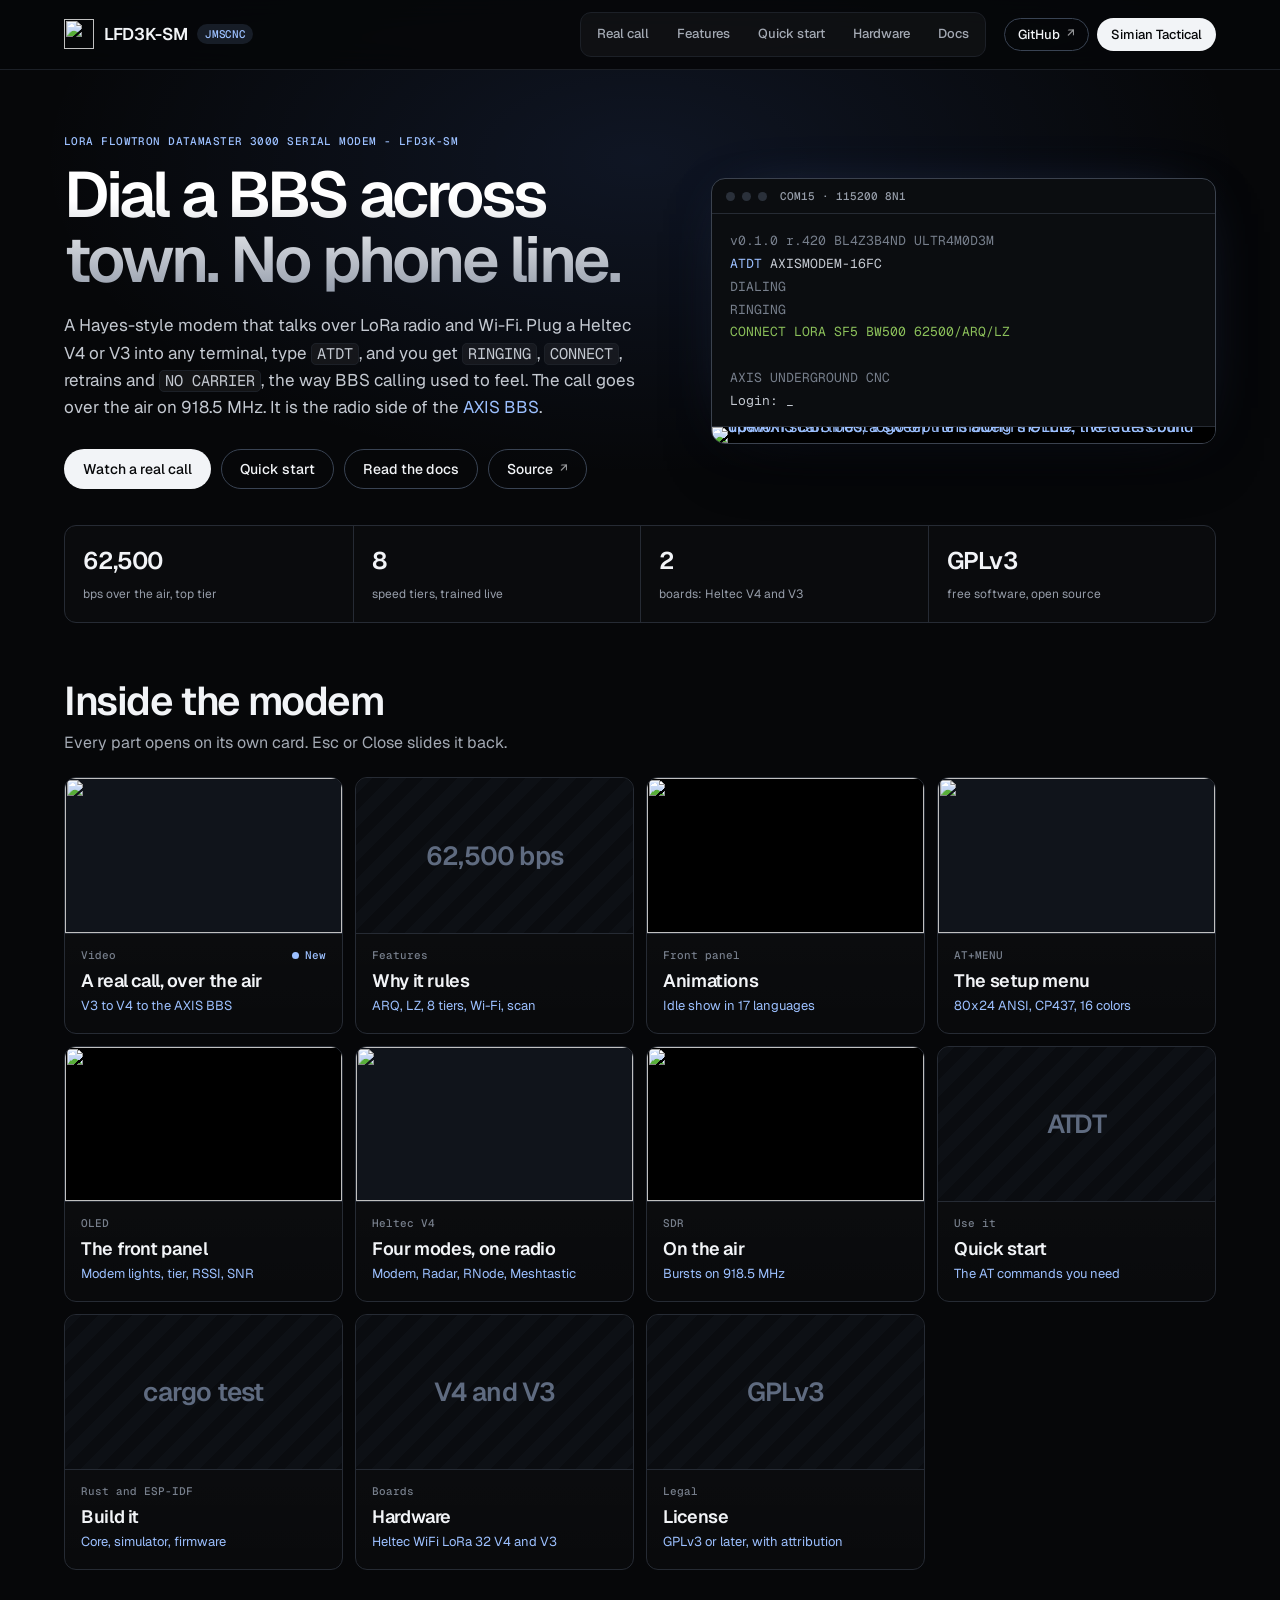
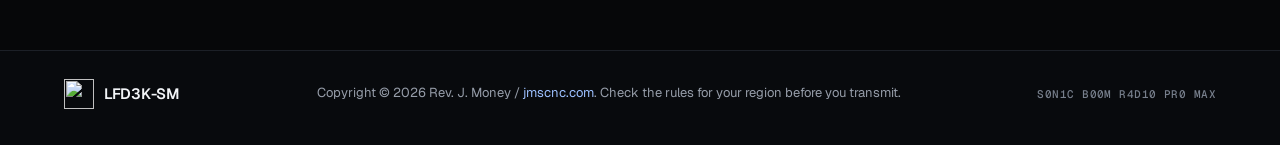
==== commit dffb5feb: "Website: the RotatoCAM and Simian Tactical look (graphite, system blue, Geist), sliding cards kept" ====
--- a/site/index.html
+++ b/site/index.html
@@ -8,119 +8,133 @@
 <meta property="og:title" content="LORA FLOWTRON DATAMASTER 3000 SERIAL MODEM - LFD3K-SM">
 <meta property="og:description" content="Type ATDT, hear the BBS answer over the air. A Hayes-style modem over LoRa and Wi-Fi for the Heltec V4 and V3.">
 <meta property="og:image" content="docs/img/simian-logo.png">
-<meta name="theme-color" content="#e2ddd0">
+<meta name="theme-color" content="#060709">
 <link rel="icon" href="docs/img/simian-logo.png">
 <link rel="preconnect" href="https://fonts.googleapis.com">
 <link rel="preconnect" href="https://fonts.gstatic.com" crossorigin>
-<link href="https://fonts.googleapis.com/css2?family=Anton&family=IBM+Plex+Mono:wght@400;600&family=Source+Serif+4:ital,opsz,wght@0,8..60,400;0,8..60,600;0,8..60,800;1,8..60,400&display=swap" rel="stylesheet">
+<link href="https://fonts.googleapis.com/css2?family=Geist:wght@400;500;600&family=Geist+Mono:wght@400;500&display=swap" rel="stylesheet">
 <link rel="stylesheet" href="style.css">
 </head>
-<body class="ad-page">
-
-<main class="ad" id="ad">
-  <div class="folio">
-    <span>Advertisement</span>
-    <span>Circle 420 on Reader Service Card</span>
-  </div>
-
-  <header class="ad-head">
-    <h1 class="headline">Dial a BBS across town.<br>No phone line.</h1>
-    <a class="burst" href="#why" data-card="why" data-focus="f2">
-      <span>62,500 bps<br>over the air!</span>
-    </a>
-  </header>
-
-  <div class="ad-body">
-    <figure class="product">
-      <a class="photo shot" href="multimode/preview/logo.gif">
-        <img class="pixel" src="multimode/preview/logo.gif" width="512" height="256"
-             alt="The AXIS BBS boot logo on the modem's OLED: the letters build up from scan lines, a sweep runs along the rule, five dots count down">
-      </a>
-      <figcaption>The boot screen, live from the OLED. Heltec V4 shown; the V3 runs it too.</figcaption>
-      <div class="wordmark">
-        <img src="docs/img/simian-logo.png" width="512" height="548" alt="Simian Tactical Unit monkey logo">
-        <div>
-          <p class="model">LORA FLOWTRON DATAMASTER 3000 SERIAL MODEM - LFD3K-SM</p>
-          <p class="release">v0.1.0 r.420 BL4Z3B4ND ULTR4M0D3M</p>
-          <p class="tagline">S0N1C B00M R4D10 PR0 MAX</p>
-        </div>
+<body>
+
+<header class="site-header">
+  <div class="wrap header-inner">
+    <a class="brand" href="./"><img src="docs/img/simian-logo.png" width="512" height="548" alt=""> LFD3K-SM <small>JMSCNC</small></a>
+    <nav class="nav" aria-label="Sections">
+      <a href="#call" data-card="call">Real call</a>
+      <a href="#why" data-card="why">Features</a>
+      <a href="#quickstart" data-card="quickstart">Quick start</a>
+      <a href="#hardware" data-card="hardware">Hardware</a>
+      <a href="docs.html">Docs</a>
+    </nav>
+    <div class="header-cta">
+      <a class="btn btn-sm btn-github" href="https://github.com/revjmoney/lfd3k-sm">GitHub <span class="arw" aria-hidden="true">&#8599;</span></a>
+      <a class="btn btn-sm btn-primary" href="https://jmscnc.com/simiantacticaltoolbox">Simian Tactical</a>
+    </div>
+  </div>
+</header>
+
+<main class="wrap">
+  <section class="hero">
+    <div>
+      <p class="kicker">LORA FLOWTRON DATAMASTER 3000 SERIAL MODEM - LFD3K-SM</p>
+      <h1>Dial a BBS across town. No phone line.</h1>
+      <p class="lede">A Hayes-style modem that talks over LoRa radio and Wi-Fi. Plug a Heltec V4 or V3 into any terminal,
+        type <code>ATDT</code>, and you get <code>RINGING</code>, <code>CONNECT</code>, retrains and
+        <code>NO CARRIER</code>, the way BBS calling used to feel. The call goes over the air on 918.5&nbsp;MHz. It is the
+        radio side of the <a href="https://github.com/revjmoney/axis-bbs">AXIS BBS</a>.</p>
+      <div class="actions">
+        <a class="btn btn-primary" href="#call" data-card="call">Watch a real call</a>
+        <a class="btn" href="#quickstart" data-card="quickstart">Quick start</a>
+        <a class="btn" href="docs.html">Read the docs</a>
+        <a class="btn" href="https://github.com/revjmoney/lfd3k-sm">Source <span class="arw" aria-hidden="true">&#8599;</span></a>
       </div>
-    </figure>
-
-    <div class="copy">
-      <p class="lede">Plug it into any terminal program and type <code>ATDT</code>. You get <code>DIALING</code>,
-        <code>RINGING</code>, <code>CONNECT</code>, retrains and <code>NO CARRIER</code>, the way BBS calling used to
-        feel. Except the call goes over LoRa radio on 918.5&nbsp;MHz, with no phone line and no internet. It is the
-        radio side of the <a href="https://github.com/revjmoney/axis-bbs">AXIS BBS</a>.</p>
-      <ul class="checks">
-        <li><a href="#why" data-card="why" data-focus="f1">Real Hayes manners: ATD, ATA, <code>+++</code>, S registers</a></li>
-        <li><a href="#why" data-card="why" data-focus="f2">8 speed tiers, trained live on the signal</a></li>
-        <li><a href="#why" data-card="why" data-focus="f3">Selective-repeat ARQ: nothing gets lost</a></li>
-        <li><a href="#why" data-card="why" data-focus="f4">LZ compression tuned for ANSI art</a></li>
-        <li><a href="#why" data-card="why" data-focus="f5">Wi-Fi hotspot, client and telnet forwards</a></li>
-        <li><a href="#why" data-card="why" data-focus="f6">Beacons, scan and a station directory</a></li>
-        <li><a href="#menu" data-card="menu">Full-screen ANSI setup menu</a></li>
-        <li><a href="#panel" data-card="panel">Front panel with blinking modem lights</a></li>
-        <li><a href="#multimode" data-card="multimode">Four firmwares on one Heltec V4</a></li>
-        <li><a href="#why" data-card="why" data-focus="f10">Rust core, simulator tested and fuzzed</a></li>
-      </ul>
-    </div>
-
-    <aside class="specs" aria-label="Speeds and boards">
-      <h2 class="spec-head">Speeds</h2>
-      <a class="chart" href="#why" data-card="why" data-focus="tiers" aria-label="The tier ladder: SF5 62,500 bps down to SF12 1,172 bps">
-        <span style="--w:100%"><b>SF5</b><i>62,500</i></span>
-        <span style="--w:60%"><b>SF6</b><i>37,500</i></span>
-        <span style="--w:35%"><b>SF7</b><i>21,875</i></span>
-        <span style="--w:20%"><b>SF8</b><i>12,500</i></span>
-        <span style="--w:11.2%"><b>SF9</b><i>7,031</i></span>
-        <span style="--w:6.2%"><b>SF10</b><i>3,906</i></span>
-        <span style="--w:3.4%"><b>SF11</b><i>2,148</i></span>
-        <span style="--w:1.9%"><b>SF12</b><i>1,172</i></span>
-      </a>
-      <p class="chart-cap">Air rates in bps at 500&nbsp;kHz. It picks the fastest the link can hold.</p>
-      <h2 class="spec-head">Runs on</h2>
-      <p class="boards"><a href="#hardware" data-card="hardware">Heltec WiFi LoRa 32 V4</a> and
-        <a href="#hardware" data-card="hardware">V3</a></p>
-      <pre class="screen" aria-label="A sample call">ATDT AXISMODEM-16FC
-RINGING
-CONNECT LORA SF5 BW500
-  62500/ARQ/LZ</pre>
-    </aside>
-  </div>
-
-  <div class="ad-foot">
-    <div class="coupon">
-      <p class="coupon-head">Yes! I want to dial the air.</p>
-      <div class="coupon-actions">
-        <a class="stamp" href="#call" data-card="call">Watch a real call</a>
-        <a class="stamp" href="#quickstart" data-card="quickstart">Quick start</a>
-        <a class="stamp" href="docs.html">Read the manual</a>
-        <a class="stamp" href="https://github.com/revjmoney/lfd3k-sm">Get the source</a>
+    </div>
+    <div class="console" aria-label="A sample call">
+      <div class="bar"><i></i><i></i><i></i><span>COM15 &middot; 115200 8N1</span></div>
+      <pre><span class="dim">v0.1.0 r.420 BL4Z3B4ND ULTR4M0D3M</span>
+<span class="acc">ATDT</span> AXISMODEM-16FC
+<span class="dim">DIALING</span>
+<span class="dim">RINGING</span>
+<span class="ok">CONNECT LORA SF5 BW500 62500/ARQ/LZ</span>
+
+<span class="dim">AXIS UNDERGROUND CNC</span>
+Login: _</pre>
+      <a class="console-oled shot" href="multimode/preview/logo.gif"><img class="pixel" src="multimode/preview/logo.gif" width="512" height="256"
+        alt="The AXIS BBS boot logo on the modem's OLED: the letters build up from scan lines, a sweep runs along the rule, five dots count down"></a>
+    </div>
+  </section>
+
+  <div class="stats">
+    <div><b>62,500</b><span>bps over the air, top tier</span></div>
+    <div><b>8</b><span>speed tiers, trained live</span></div>
+    <div><b>2</b><span>boards: Heltec V4 and V3</span></div>
+    <div><b>GPLv3</b><span>free software, open source</span></div>
+  </div>
+
+  <section class="section" aria-labelledby="inside">
+    <div class="section-head">
+      <div>
+        <h2 id="inside">Inside the modem</h2>
+        <p>Every part opens on its own card. Esc or Close slides it back.</p>
       </div>
     </div>
-    <nav class="index" aria-label="Inside this ad">
-      <p class="index-head">Inside this ad</p>
-      <ul>
-        <li><a href="#call" data-card="call">A real call</a></li>
-        <li><a href="#why" data-card="why">Why it rules</a></li>
-        <li><a href="#animations" data-card="animations">Animations</a></li>
-        <li><a href="#menu" data-card="menu">Setup menu</a></li>
-        <li><a href="#panel" data-card="panel">Front panel</a></li>
-        <li><a href="#multimode" data-card="multimode">Four modes</a></li>
-        <li><a href="#air" data-card="air">On the air</a></li>
-        <li><a href="#quickstart" data-card="quickstart">Quick start</a></li>
-        <li><a href="#build" data-card="build">Build it</a></li>
-        <li><a href="#hardware" data-card="hardware">Hardware</a></li>
-        <li><a href="#license" data-card="license">License</a></li>
-      </ul>
-    </nav>
-    <p class="fineprint">Free software under the GNU GPL v3 or later, with an attribution term
-      (<a href="#license" data-card="license">details</a>). Copyright &copy; 2026 Rev. J. Money /
-      <a href="https://jmscnc.com">jmscnc.com</a>. Check the rules for your region before you transmit.
-      AXIS BBS and LFD3K-SM are by the same author. Shown with the V4; the V3 runs the modem alone.</p>
-  </div>
+    <div class="grid">
+      <a class="mod" href="#call" data-card="call">
+        <span class="cover"><img src="docs/video/lfd3k-radio-call-poster.jpg" alt="" loading="lazy"></span>
+        <span class="mod-body"><span class="mod-top"><span class="group-label">Video</span><span class="status s-new"><i></i>New</span></span>
+          <span class="mod-title">A real call, over the air</span><span class="sub">V3 to V4 to the AXIS BBS</span></span></a>
+      <a class="mod" href="#why" data-card="why">
+        <span class="cover blank"><span>62,500 bps</span></span>
+        <span class="mod-body"><span class="mod-top"><span class="group-label">Features</span></span>
+          <span class="mod-title">Why it rules</span><span class="sub">ARQ, LZ, 8 tiers, Wi-Fi, scan</span></span></a>
+      <a class="mod" href="#animations" data-card="animations">
+        <span class="cover"><img class="pixel" src="docs/phase2-bench/mockups/idle-show.gif" alt="" loading="lazy"></span>
+        <span class="mod-body"><span class="mod-top"><span class="group-label">Front panel</span></span>
+          <span class="mod-title">Animations</span><span class="sub">Idle show in 17 languages</span></span></a>
+      <a class="mod" href="#menu" data-card="menu">
+        <span class="cover"><img src="docs/phase4-bench/menu/01-main.png" alt="" loading="lazy"></span>
+        <span class="mod-body"><span class="mod-top"><span class="group-label">AT+MENU</span></span>
+          <span class="mod-title">The setup menu</span><span class="sub">80x24 ANSI, CP437, 16 colors</span></span></a>
+      <a class="mod" href="#panel" data-card="panel">
+        <span class="cover"><img class="pixel" src="docs/phase2-bench/mockups/online_sf5.png" alt="" loading="lazy"></span>
+        <span class="mod-body"><span class="mod-top"><span class="group-label">OLED</span></span>
+          <span class="mod-title">The front panel</span><span class="sub">Modem lights, tier, RSSI, SNR</span></span></a>
+      <a class="mod" href="#multimode" data-card="multimode">
+        <span class="cover"><img src="multimode/preview/menu.png" alt="" loading="lazy"></span>
+        <span class="mod-body"><span class="mod-top"><span class="group-label">Heltec V4</span></span>
+          <span class="mod-title">Four modes, one radio</span><span class="sub">Modem, Radar, RNode, Meshtastic</span></span></a>
+      <a class="mod" href="#air" data-card="air">
+        <span class="cover"><img class="pixel" src="docs/phase2-bench/sdr-waterfall-918500.png" alt="" loading="lazy"></span>
+        <span class="mod-body"><span class="mod-top"><span class="group-label">SDR</span></span>
+          <span class="mod-title">On the air</span><span class="sub">Bursts on 918.5 MHz</span></span></a>
+      <a class="mod" href="#quickstart" data-card="quickstart">
+        <span class="cover blank"><span>ATDT</span></span>
+        <span class="mod-body"><span class="mod-top"><span class="group-label">Use it</span></span>
+          <span class="mod-title">Quick start</span><span class="sub">The AT commands you need</span></span></a>
+      <a class="mod" href="#build" data-card="build">
+        <span class="cover blank"><span>cargo test</span></span>
+        <span class="mod-body"><span class="mod-top"><span class="group-label">Rust and ESP-IDF</span></span>
+          <span class="mod-title">Build it</span><span class="sub">Core, simulator, firmware</span></span></a>
+      <a class="mod" href="#hardware" data-card="hardware">
+        <span class="cover blank"><span>V4 and V3</span></span>
+        <span class="mod-body"><span class="mod-top"><span class="group-label">Boards</span></span>
+          <span class="mod-title">Hardware</span><span class="sub">Heltec WiFi LoRa 32 V4 and V3</span></span></a>
+      <a class="mod" href="#license" data-card="license">
+        <span class="cover blank"><span>GPLv3</span></span>
+        <span class="mod-body"><span class="mod-top"><span class="group-label">Legal</span></span>
+          <span class="mod-title">License</span><span class="sub">GPLv3 or later, with attribution</span></span></a>
+    </div>
+  </section>
 </main>
+
+<footer class="site-footer">
+  <div class="wrap footer-inner">
+    <a class="brand" href="./"><img src="docs/img/simian-logo.png" width="512" height="548" alt=""> LFD3K-SM</a>
+    <span>Copyright &copy; 2026 Rev. J. Money / <a href="https://jmscnc.com">jmscnc.com</a>. Check the rules for your region before you transmit.</span>
+    <span class="motto">S0N1C B00M R4D10 PR0 MAX</span>
+  </div>
+</footer>
 
 <!-- The insert cards. Each one slides in when its link is clicked. -->
 <dialog class="deck" id="deck" aria-labelledby="deck-title">
--- a/site/style.css
+++ b/site/style.css
@@ -1,370 +1,281 @@
-/* LFD3K-SM website: a 1994 computer magazine modem ad on newsprint, two-color print
-   (black ink and one spot red) with a yellow starburst. Plain CSS, no build step. */
+/* LFD3K-SM website. The same look as the RotatoCAM and Simian Tactical sites: graphite, system blue,
+   Geist and Geist Mono. Every section is a card that slides in from the right. Plain CSS, no build step. */
 :root {
-  --paper: #e2ddd0;      /* newsprint, a grey stock rather than cream */
-  --paper-2: #d6d0c0;    /* tinted panels */
-  --insert: #f1eee6;     /* the glossy insert card stock */
-  --ink: #1d1b17;        /* black process ink */
-  --ink-2: #4a463d;      /* body grey */
-  --rule: #8f897a;
-  --red: #c4122f;        /* the spot color */
-  --red-dk: #8e0c21;
-  --yellow: #ffcf1a;     /* the starburst */
-  --screen: #0b0f0c;     /* terminal glass */
-  --phosphor: #9df28b;
-  --head: "Anton", "Impact", "Arial Narrow", sans-serif;
-  --body: "Source Serif 4", "Georgia", "Times New Roman", serif;
-  --mono: "IBM Plex Mono", ui-monospace, "Cascadia Mono", Consolas, monospace;
-  color-scheme: light;
-}
-
-* { box-sizing: border-box; }
+  --bg: #060709; --surface: #0b0d10; --surface-2: #10141b;
+  --rule: #262b34; --rule-soft: #1c2027; --rule-strong: #394353;
+  --text: #f2f4f7; --text-2: #c4c9d1; --text-3: #a3a9b3; --text-dim: #969da9; --text-faint: #777f8c;
+  --accent: #9cc0ff; --accent-hover: #c6dcff; --ok: #8bbf5a;
+  --sans: Geist, "Helvetica Neue", Helvetica, Arial, sans-serif;
+  --mono: "Geist Mono", ui-monospace, SFMono-Regular, Menlo, monospace;
+  --wrap: 1200px;
+  color-scheme: dark;
+}
+*, *::before, *::after { box-sizing: border-box; }
 html { -webkit-text-size-adjust: 100%; }
 body {
-  margin: 0;
-  color: var(--ink);
-  background-color: var(--paper);
-  /* newsprint fibre: two faint dot screens */
-  background-image:
-    radial-gradient(rgba(29,27,23,.07) 0.6px, transparent 0.8px),
-    radial-gradient(rgba(29,27,23,.045) 0.6px, transparent 0.8px);
-  background-size: 5px 5px, 7px 7px;
-  background-position: 0 0, 2px 3px;
-  font: 16px/1.5 var(--body);
-  font-optical-sizing: auto;
-}
-
-a { color: var(--red-dk); text-decoration-thickness: 1px; text-underline-offset: 3px; }
-a:hover { color: var(--red); }
-:focus-visible { outline: 3px solid var(--red); outline-offset: 2px; }
-code, pre, kbd { font-family: var(--mono); font-size: .88em; }
+  margin: 0; color: var(--text); font: 16px/1.6 var(--sans); -webkit-font-smoothing: antialiased;
+  background: radial-gradient(ellipse 800px 420px at 50% 160px, rgba(90,140,255,.11), transparent 75%), var(--bg);
+  background-color: var(--bg);
+}
+a { color: var(--accent); text-decoration: none; }
+a:hover { color: var(--accent-hover); }
+a:focus-visible, button:focus-visible { outline: 2px solid var(--accent); outline-offset: 3px; border-radius: 6px; }
 img { max-width: 100%; height: auto; }
 .pixel { image-rendering: pixelated; image-rendering: crisp-edges; }
-
-/* ------------------------------------------------------------------ the ad page */
-.ad {
-  width: min(1240px, 100%);
-  min-height: 100vh;
-  margin: 0 auto;
-  padding: 14px 28px 18px;
-  display: grid;
-  grid-template-rows: auto auto 1fr auto;
-  gap: 12px;
-}
-.folio {
-  display: flex; justify-content: space-between; gap: 16px;
-  font: 600 .72rem/1 var(--body); letter-spacing: .04em; color: var(--ink-2);
-  border-bottom: 1px solid var(--rule); padding-bottom: 6px;
-}
-
-.ad-head { position: relative; display: grid; grid-template-columns: minmax(0, 1fr) auto; align-items: center; gap: 16px; }
-.headline {
-  margin: 0;
-  font: 400 clamp(2.6rem, 6.4vw, 5.6rem)/.92 var(--head);
-  letter-spacing: -.005em;
-  text-transform: uppercase;
-  color: var(--ink);
-}
-
-/* the starburst: the one loud thing */
-.burst {
-  width: clamp(130px, 15vw, 190px); aspect-ratio: 1;
-  display: grid; place-items: center; text-align: center;
-  background: var(--yellow);
-  clip-path: polygon(50% 0%, 59% 13%, 75% 6%, 76% 23%, 93% 25%, 86% 40%, 100% 50%, 86% 60%, 93% 75%, 76% 77%,
-                     75% 94%, 59% 87%, 50% 100%, 41% 87%, 25% 94%, 24% 77%, 7% 75%, 14% 60%, 0% 50%, 14% 40%,
-                     7% 25%, 24% 23%, 25% 6%, 41% 13%);
-  transform: rotate(-11deg);
-  color: var(--red); text-decoration: none;
-  font: 400 clamp(1.05rem, 1.7vw, 1.45rem)/1 var(--head); text-transform: uppercase;
-  filter: drop-shadow(3px 4px 0 rgba(29,27,23,.85));
-}
-.burst span { display: block; padding: 0 18%; }
-.burst:hover, .burst:focus-visible { color: var(--ink); }
-
-.ad-body {
-  display: grid;
-  grid-template-columns: minmax(0, 1.05fr) minmax(0, 1fr) minmax(0, .62fr);
-  gap: 22px;
-  align-items: start;
-  min-height: 0;
-}
-
-/* product shot */
-.product { margin: 0; }
-.photo {
-  display: block; line-height: 0;
-  background: var(--screen);
-  border: 10px solid #2b2924;              /* the board's bezel */
-  box-shadow: 0 0 0 1px var(--ink), 6px 7px 0 rgba(29,27,23,.35);
-}
-.photo img { width: 100%; }
-.product figcaption { font: italic .8rem/1.35 var(--body); color: var(--ink-2); margin-top: 6px; }
-.wordmark { display: grid; grid-template-columns: 64px 1fr; gap: 12px; align-items: center; margin-top: 12px;
-  border-top: 3px solid var(--ink); padding-top: 10px; }
-.wordmark img { width: 64px; mix-blend-mode: multiply; }
-.wordmark p { margin: 0; }
-.model { font: 400 1.1rem/1.08 var(--head); text-transform: uppercase; letter-spacing: .01em; }
-.release, .tagline { font: 600 .74rem/1.3 var(--mono); }
-.release { color: var(--red); margin-top: 4px !important; }
-
-/* body copy and the check list */
-.lede { margin: 0 0 12px; font-size: 1.04rem; line-height: 1.5; }
-.lede::first-letter {
-  float: left; font: 400 3.2em/.82 var(--head); color: var(--red); margin: .06em .08em 0 0;
-}
-.checks { list-style: none; margin: 0; padding: 0; columns: 1; }
-.checks li { break-inside: avoid; padding: 3px 0 3px 28px; position: relative; border-bottom: 1px dotted var(--rule); }
-.checks li::before {
-  content: ""; position: absolute; left: 2px; top: .5em;
-  width: 13px; height: 13px; border: 2px solid var(--ink); background: var(--paper);
-}
-.checks li::after {
-  content: ""; position: absolute; left: 6px; top: calc(.5em - 3px);
-  width: 6px; height: 13px; border: solid var(--red); border-width: 0 3px 3px 0; transform: rotate(40deg);
-}
-.checks a { color: var(--ink); text-decoration: none; font-weight: 600; font-size: .95rem; }
-.checks a:hover, .checks a:focus-visible { color: var(--red); text-decoration: underline; }
-.checks code { font-weight: 400; }
-
-/* spec sidebar */
-.specs { border-left: 1px solid var(--rule); padding-left: 18px; }
-.spec-head {
-  margin: 0 0 6px; font: 400 1.35rem/1 var(--head); text-transform: uppercase;
-  background: var(--ink); color: var(--paper); display: inline-block; padding: 3px 8px 2px;
-}
-.spec-head + .chart, .spec-head + .boards { margin-top: 2px; }
-.specs .spec-head:not(:first-child) { margin-top: 14px; }
-.chart { display: grid; gap: 3px; text-decoration: none; color: var(--ink); }
-.chart span { display: grid; grid-template-columns: 2.6em 1fr; align-items: center; gap: 6px; font-size: .74rem; }
-.chart b { font: 400 .95rem/1 var(--head); }
-.chart i {
-  font: 600 .68rem/1 var(--mono); font-style: normal; color: var(--paper);
-  background: var(--red); padding: 2px 4px; width: max(var(--w), 4.4em); white-space: nowrap; overflow: hidden;
-}
-.chart:hover i, .chart:focus-visible i { background: var(--ink); }
-.chart-cap { font: italic .74rem/1.3 var(--body); color: var(--ink-2); margin: 6px 0 0; }
-.boards { margin: 0; font-weight: 600; font-size: .92rem; }
-.screen {
-  margin: 12px 0 0; background: var(--screen); color: var(--phosphor);
-  padding: 10px 11px; font-size: .74rem; line-height: 1.45; white-space: pre; overflow-x: auto;
-  border: 6px solid #2b2924; box-shadow: 0 0 0 1px var(--ink);
-}
-
-/* bottom band: coupon, index, fine print */
-.ad-foot { display: grid; grid-template-columns: minmax(0, 1.1fr) minmax(0, 1fr); gap: 10px 22px; align-items: start; }
-.coupon {
-  border: 2px dashed var(--ink); padding: 10px 14px 12px; background: var(--paper-2);
-  position: relative;
-}
-.coupon::before { /* the scissors on the cut line */
-  content: "\2702"; position: absolute; top: -.85em; right: 14px; background: var(--paper); padding: 0 4px;
-  font-size: 1.05rem; line-height: 1.6;
-}
-.coupon-head { margin: 0 0 8px; font: 400 1.5rem/1 var(--head); text-transform: uppercase; }
-.coupon-actions { display: flex; flex-wrap: wrap; gap: 8px; }
-.stamp {
-  display: inline-block; padding: 6px 12px 5px; text-decoration: none;
-  font: 400 1.02rem/1 var(--head); text-transform: uppercase; letter-spacing: .02em;
-  color: var(--paper); background: var(--red); border: 2px solid var(--ink);
-  box-shadow: 3px 3px 0 var(--ink);
-}
-.stamp:hover, .stamp:focus-visible { background: var(--ink); color: var(--yellow); }
-.stamp:active { transform: translate(2px, 2px); box-shadow: 1px 1px 0 var(--ink); }
-
-.index-head { margin: 0 0 4px; font: 400 1.05rem/1 var(--head); text-transform: uppercase; }
-.index ul { list-style: none; margin: 0; padding: 0; display: flex; flex-wrap: wrap; gap: 4px 14px; }
-.index a { font-weight: 600; font-size: .9rem; color: var(--ink); text-decoration: none; border-bottom: 2px solid var(--red); }
-.index a:hover, .index a:focus-visible { color: var(--red); }
-.fineprint { grid-column: 1 / -1; margin: 0; font-size: .7rem; line-height: 1.4; color: var(--ink-2);
-  border-top: 1px solid var(--rule); padding-top: 6px; }
-
-/* the ad stacks on narrow screens */
-@media (max-width: 1000px) {
-  .ad-body { grid-template-columns: minmax(0, 1fr) minmax(0, 1fr); }
-  .specs { grid-column: 1 / -1; border-left: 0; padding-left: 0; border-top: 1px solid var(--rule); padding-top: 12px;
-    display: grid; grid-template-columns: minmax(0, 1fr) minmax(0, 1fr); gap: 0 22px; }
-  .specs > * { grid-column: auto; }
-}
-@media (max-width: 700px) {
-  .ad { padding: 10px 16px 16px; }
-  .ad-head { grid-template-columns: minmax(0, 1fr); }
-  .burst { position: absolute; right: -6px; top: -14px; width: 108px; font-size: .9rem; }
-  .headline { padding-right: 86px; }
-  .ad-body, .ad-foot, .specs { grid-template-columns: minmax(0, 1fr); }
-  .folio span:last-child { display: none; }
-}
-
-/* ------------------------------------------------------------------ the insert cards */
+code, pre, kbd { font-family: var(--mono); font-size: .9em; }
+:not(pre) > code { color: var(--text-2); background: rgba(255,255,255,.05); border: 1px solid var(--rule-soft); border-radius: 5px; padding: 0 5px; }
+.wrap { max-width: var(--wrap); margin: 0 auto; padding: 0 24px; }
+
+/* header */
+.site-header { position: sticky; top: 0; z-index: 20; background: rgba(6,7,9,.9); backdrop-filter: blur(16px); -webkit-backdrop-filter: blur(16px); border-bottom: 1px solid var(--rule-soft); }
+.header-inner { display: flex; align-items: center; gap: 18px; padding-top: 12px; padding-bottom: 12px; }
+.brand { display: flex; align-items: center; gap: 10px; color: var(--text); font-weight: 600; font-size: 17px; letter-spacing: -.02em; white-space: nowrap; }
+.brand:hover { color: var(--text); }
+.brand img { width: 30px; height: 30px; object-fit: contain; }
+.brand small { font: 500 11px var(--mono); color: var(--accent); background: rgba(156,192,255,.12); border-radius: 999px; padding: 3px 8px; }
+.nav { display: flex; gap: 4px; margin-left: auto; padding: 4px; background: rgba(255,255,255,.035); border: 1px solid var(--rule-soft); border-radius: 11px; }
+.nav a { color: var(--text-3); font-size: 13px; font-weight: 500; padding: 7px 12px; border-radius: 7px; }
+.nav a:hover, .nav a[aria-current] { color: var(--text); background: rgba(255,255,255,.05); }
+.header-cta { display: flex; gap: 8px; }
+
+/* buttons */
+.btn { display: inline-flex; align-items: center; gap: 7px; border: 1px solid var(--rule-strong); border-radius: 999px; padding: 10px 18px; font: 500 14px var(--sans); color: var(--text); background: transparent; cursor: pointer; transition: background .15s, border-color .15s, box-shadow .15s; white-space: nowrap; }
+.btn:hover { background: #141a24; border-color: var(--accent); color: var(--text); }
+.btn-primary { background: #f2f4f7; color: #060709; border-color: transparent; }
+.btn-primary:hover { background: #fff; color: #060709; box-shadow: 0 5px 24px rgba(120,160,255,.16); border-color: transparent; }
+.btn-sm { padding: 7px 13px; font-size: 13px; }
+.btn .arw { opacity: .6; font-size: 12px; }
+
+/* hero */
+.hero { padding: 64px 0 36px; display: grid; grid-template-columns: minmax(0, 1.2fr) minmax(0, 1fr); gap: 40px; align-items: center; }
+.kicker { font: 500 11px var(--mono); letter-spacing: .04em; color: var(--accent); text-transform: uppercase; margin: 0 0 14px; }
+.hero h1 { margin: 0; font-size: clamp(40px, 5.4vw, 64px); line-height: 1.02; font-weight: 600; letter-spacing: -.045em;
+  background: linear-gradient(180deg, #fff 30%, #969eac); -webkit-background-clip: text; background-clip: text; color: transparent; }
+.hero .lede { margin: 20px 0 0; font-size: 17px; line-height: 1.6; color: var(--text-2); max-width: 580px; }
+.hero .actions { display: flex; flex-wrap: wrap; gap: 10px; margin-top: 28px; }
+
+.console { border: 1px solid #3b424e; border-radius: 14px; overflow: hidden; background: var(--surface);
+  box-shadow: 0 24px 70px -30px #000, 0 0 65px -36px rgba(110,150,255,.5); }
+.console .bar { display: flex; align-items: center; gap: 7px; padding: 10px 14px; border-bottom: 1px solid var(--rule); font: 500 11px var(--mono); color: var(--text-dim); }
+.console .bar i { width: 9px; height: 9px; border-radius: 50%; background: #2a303a; }
+.console .bar span { margin-left: 6px; }
+.console pre { margin: 0; padding: 16px 18px 14px; font: 13px/1.75 var(--mono); color: var(--text-2); white-space: pre-wrap; }
+.console .ok { color: var(--ok); } .console .dim { color: var(--text-faint); } .console .acc { color: var(--accent); }
+.console-oled { display: block; line-height: 0; border-top: 1px solid var(--rule); background: #000; }
+.console-oled img { width: 100%; }
+
+.stats { display: grid; grid-template-columns: repeat(4, 1fr); border: 1px solid var(--rule); border-radius: 12px; overflow: hidden; background: rgba(255,255,255,.015); }
+.stats div { padding: 16px 18px; border-left: 1px solid var(--rule); }
+.stats div:first-child { border-left: 0; }
+.stats b { display: block; font-size: 24px; font-weight: 600; letter-spacing: -.03em; color: var(--text); }
+.stats span { font-size: 12px; color: var(--text-dim); }
+
+/* section grid: one tile per card */
+.section { padding: 56px 0 8px; }
+.section-head { display: flex; align-items: flex-end; justify-content: space-between; gap: 20px; flex-wrap: wrap; margin-bottom: 22px; }
+.section-head h2 { margin: 0; font-weight: 600; font-size: clamp(29px, 3.5vw, 40px); line-height: 1.12; letter-spacing: -.035em; }
+.section-head p { margin: 6px 0 0; color: var(--text-3); max-width: 620px; }
+.grid { display: grid; grid-template-columns: repeat(auto-fill, minmax(260px, 1fr)); gap: 12px; }
+.mod { position: relative; display: flex; flex-direction: column; border: 1px solid var(--rule); border-radius: 12px; overflow: hidden; color: var(--text);
+  background: linear-gradient(180deg, rgba(255,255,255,.035), rgba(255,255,255,.01)); transition: border-color .18s, transform .18s, box-shadow .18s; }
+.mod:hover { color: var(--text); border-color: #3a4558; transform: translateY(-2px); box-shadow: 0 18px 40px -26px rgba(110,150,255,.45); }
+.cover { position: relative; display: block; aspect-ratio: 16/9; background: var(--surface-2); border-bottom: 1px solid var(--rule); overflow: hidden; }
+.cover img { display: block; width: 100%; height: 100%; object-fit: cover; }
+.cover img.pixel { object-fit: contain; background: #000; }
+.cover.blank { display: flex; align-items: center; justify-content: center; background: repeating-linear-gradient(135deg, #0d1015 0 12px, #0a0c10 12px 24px); }
+.cover.blank span { font: 600 26px var(--sans); letter-spacing: -.03em; color: #5f6b80; }
+.mod-body { display: flex; flex-direction: column; flex: 1; padding: 14px 16px 16px; }
+.mod-top { display: flex; align-items: center; justify-content: space-between; gap: 10px; margin-bottom: 8px; }
+.group-label { font: 500 11px var(--mono); color: var(--text-faint); }
+.status { display: inline-flex; align-items: center; gap: 6px; font: 500 11px var(--mono); color: var(--text-dim); }
+.status i { width: 7px; height: 7px; border-radius: 50%; background: currentColor; }
+.status.s-new { color: var(--accent); }
+.mod-title { display: block; font-size: 18px; font-weight: 600; letter-spacing: -.02em; line-height: 1.25; }
+.mod .sub { margin: 3px 0 0; font-size: 13px; color: var(--accent); }
+
+/* footer */
+.site-footer { margin-top: 72px; border-top: 1px solid var(--rule-soft); background: #080a0d; }
+.footer-inner { display: flex; flex-wrap: wrap; align-items: center; justify-content: space-between; gap: 16px; padding-top: 28px; padding-bottom: 36px; color: var(--text-dim); font-size: 13px; }
+.footer-inner .brand { font-size: 15px; }
+.footer-inner .motto { font: 500 11px var(--mono); color: var(--text-faint); letter-spacing: .04em; }
+
+@media (max-width: 900px) {
+  .hero { grid-template-columns: 1fr; padding-top: 44px; }
+  .stats { grid-template-columns: repeat(2, 1fr); }
+  .stats div:nth-child(3) { border-left: 0; }
+  .stats div:nth-child(n+3) { border-top: 1px solid var(--rule); }
+}
+@media (max-width: 720px) {
+  .wrap { padding: 0 16px; }
+  .nav { display: none; }
+  .header-cta { margin-left: auto; }
+  .header-cta .btn-github, .site-header .brand small { display: none; }
+  .hero { padding: 32px 0 26px; }
+  .hero .actions .btn { flex: 1 1 auto; justify-content: center; }
+  .grid { grid-template-columns: 1fr; }
+  .section { padding-top: 44px; }
+}
+
+/* ------------------------------------------------------------------ the slide-in cards */
 .deck {
-  /* a full-height dialog; the card slides in from the right like an insert pulled from the magazine */
   position: fixed; inset: 0; margin: 0 0 0 auto;
   width: min(940px, 100%); max-width: 100%; height: 100%; max-height: 100%;
-  padding: 0; border: 0; background: transparent; color: var(--ink); overflow: visible;
-}
-.deck::backdrop { background: rgba(29,27,23,0); }
-.deck.in::backdrop { background: rgba(29,27,23,.55); }
+  padding: 0; border: 0; background: transparent; color: var(--text); overflow: visible;
+}
+.deck::backdrop { background: rgba(6,7,9,0); }
+.deck.in::backdrop { background: rgba(6,7,9,.7); backdrop-filter: blur(3px); }
 .card-shell {
-  position: absolute; inset: 12px 12px 12px 22px;
+  position: absolute; inset: 12px;
   display: grid; grid-template-rows: auto minmax(0, 1fr) auto;
-  background: var(--insert);
-  border: 2px solid var(--ink);
-  box-shadow: -10px 12px 0 rgba(29,27,23,.4);
-  transform: translateX(calc(100% + 60px)) rotate(2.5deg);
-  transform-origin: 100% 100%;
+  background: linear-gradient(180deg, #0d1015, var(--surface));
+  border: 1px solid var(--rule-strong); border-radius: 14px; overflow: hidden;
+  box-shadow: 0 30px 90px -30px #000, 0 0 70px -40px rgba(110,150,255,.55);
+  transform: translateX(calc(100% + 40px));
 }
 .deck.in .card-shell { transform: none; }
-/* the perforated tear edge on the left */
-.card-shell::before {
-  content: ""; position: absolute; top: 10px; bottom: 10px; left: -14px; width: 12px;
-  background: radial-gradient(circle at 6px 6px, var(--insert) 3.4px, transparent 3.6px) 0 0 / 12px 14px repeat-y;
-}
 .card-bar {
   display: flex; align-items: center; gap: 12px; justify-content: space-between;
-  padding: 10px 16px; border-bottom: 3px solid var(--ink); background: var(--red); color: var(--insert);
-}
-.card-kicker { margin: 0; font: 400 1.2rem/1 var(--head); text-transform: uppercase; letter-spacing: .03em; }
+  padding: 10px 14px 10px 16px; border-bottom: 1px solid var(--rule);
+}
+.card-kicker { margin: 0; font: 500 11px var(--mono); letter-spacing: .04em; color: var(--accent); text-transform: uppercase; }
 .card-close, .card-nav button {
-  font: 400 1rem/1 var(--head); text-transform: uppercase; letter-spacing: .03em; cursor: pointer;
-  color: var(--ink); background: var(--yellow); border: 2px solid var(--ink); padding: 6px 12px 5px;
-  box-shadow: 2px 2px 0 var(--ink);
-}
-.card-close:hover, .card-close:focus-visible, .card-nav button:hover, .card-nav button:focus-visible { background: var(--insert); }
-.card-scroll { overflow-y: auto; overscroll-behavior: contain; padding: 18px 26px 26px; outline: none; }
-.card-nav { display: flex; justify-content: space-between; gap: 10px; padding: 10px 16px; border-top: 1px solid var(--rule); }
+  font: 500 13px var(--sans); color: var(--text); background: transparent; cursor: pointer;
+  border: 1px solid var(--rule-strong); border-radius: 999px; padding: 6px 13px;
+  transition: background .15s, border-color .15s;
+}
+.card-close:hover, .card-nav button:hover { background: #141a24; border-color: var(--accent); }
+.card-scroll { overflow-y: auto; overscroll-behavior: contain; padding: 22px 28px 30px; outline: none; }
+.card-nav { display: flex; justify-content: space-between; gap: 10px; padding: 10px 14px; border-top: 1px solid var(--rule); }
 
 @media (prefers-reduced-motion: no-preference) {
-  .card-shell { transition: transform .42s cubic-bezier(.2, .8, .25, 1); }
+  .card-shell { transition: transform .4s cubic-bezier(.2, .8, .25, 1); }
   .deck::backdrop { transition: background .3s; }
-  .deck.leaving .card-shell { transition-duration: .3s; transition-timing-function: cubic-bezier(.5, 0, .9, .4); }
+  .deck.leaving .card-shell { transition-duration: .28s; transition-timing-function: cubic-bezier(.5, 0, .9, .4); }
 }
 @media (prefers-reduced-motion: reduce) {
   .card-shell { transform: none; }
-}
-@media (max-width: 700px) {
-  .card-shell { inset: 6px 6px 6px 14px; }
-  .card-scroll { padding: 14px 16px 20px; }
-  .card-nav button { font-size: .85rem; }
+  .mod { transition: none; } .mod:hover { transform: none; }
+}
+@media (max-width: 720px) {
+  .card-shell { inset: 6px; }
+  .card-scroll { padding: 16px 16px 22px; }
+  .card-nav button { font-size: 12px; padding: 6px 10px; }
 }
 
 /* card content */
-.card h2 { margin: 0 0 10px; font: 400 clamp(2rem, 4.6vw, 3rem)/.95 var(--head); text-transform: uppercase; }
-.card h3 { margin: 18px 0 6px; font: 400 1.4rem/1.05 var(--head); text-transform: uppercase; }
+.card h2 { margin: 0 0 10px; font-weight: 600; font-size: clamp(28px, 3.6vw, 38px); line-height: 1.1; letter-spacing: -.035em; }
+.card h3 { margin: 22px 0 6px; font-weight: 600; font-size: 19px; letter-spacing: -.02em; }
 .card p, .card li, .card figcaption { max-width: 76ch; }
-.card .intro { color: var(--ink-2); }
-.card video { display: block; width: 100%; margin: 14px 0 0; border: 6px solid #2b2924; background: #000; }
-
-.reasons { display: grid; grid-template-columns: repeat(auto-fill, minmax(260px, 1fr)); gap: 14px; margin-top: 12px; }
-.reason { border-top: 4px solid var(--ink); padding-top: 6px; }
-.reason h3 { margin: 0 0 4px; }
-.reason p { margin: 0; font-size: .95rem; }
-.reason.hit { background: rgba(255,207,26,.45); box-shadow: 0 0 0 8px rgba(255,207,26,.45); }
-@media (prefers-reduced-motion: no-preference) { .reason { transition: background .6s, box-shadow .6s; } }
-
-.ladder { display: grid; grid-template-columns: repeat(8, 1fr); gap: 4px; margin: 10px 0 0; }
-.ladder div { border: 2px solid var(--ink); padding: 6px 2px; text-align: center; background: var(--insert); }
-.ladder div:first-child { background: var(--red); color: var(--insert); }
-.ladder b { display: block; font: 400 1.3rem/1 var(--head); }
-.ladder span { font-size: .68rem; font-family: var(--mono); }
-@media (max-width: 700px) { .ladder { grid-template-columns: repeat(4, 1fr); } }
-
-.lights { display: flex; flex-wrap: wrap; gap: 4px; margin: 8px 0 0; }
-.lights span { font: 600 .74rem/1 var(--mono); color: var(--insert); background: var(--red); padding: 3px 6px; }
-.lights span.off { background: transparent; color: var(--ink-2); outline: 1px solid var(--rule); }
-
-.gallery { list-style: none; margin: 14px 0 0; padding: 0; display: grid; gap: 14px; }
+.card p { color: var(--text-2); }
+.card .intro { color: var(--text-3); }
+.card video { display: block; width: 100%; margin: 16px 0 0; border: 1px solid var(--rule-strong); border-radius: 12px; background: #000; }
+
+.reasons { display: grid; grid-template-columns: repeat(auto-fill, minmax(250px, 1fr)); gap: 12px; margin-top: 14px; }
+.reason { border: 1px solid var(--rule); border-radius: 12px; padding: 14px 16px; background: rgba(255,255,255,.02); }
+.reason h3 { margin: 0 0 6px; font-size: 16px; }
+.reason p { margin: 0; font-size: 14px; color: var(--text-3); }
+.reason.hit { border-color: var(--accent); box-shadow: 0 0 0 3px rgba(156,192,255,.25); }
+@media (prefers-reduced-motion: no-preference) { .reason { transition: border-color .5s, box-shadow .5s; } }
+
+.ladder { display: grid; grid-template-columns: repeat(8, 1fr); gap: 6px; margin: 12px 0 0; }
+.ladder div { border: 1px solid var(--rule); border-radius: 10px; padding: 8px 2px; text-align: center; background: rgba(255,255,255,.02); }
+.ladder div:first-child { border-color: var(--accent); }
+.ladder b { display: block; font-weight: 600; font-size: 16px; }
+.ladder span { font: 500 10px var(--mono); color: var(--text-dim); }
+@media (max-width: 720px) { .ladder { grid-template-columns: repeat(4, 1fr); } }
+
+.lights { display: flex; flex-wrap: wrap; gap: 5px; margin: 10px 0 0; }
+.lights span { font: 500 11px var(--mono); color: #060709; background: var(--accent); padding: 2px 7px; border-radius: 999px; }
+.lights span.off { background: transparent; color: var(--text-faint); border: 1px solid var(--rule-strong); }
+
+.gallery { list-style: none; margin: 16px 0 0; padding: 0; display: grid; gap: 12px; }
 .gallery.menu { grid-template-columns: repeat(auto-fill, minmax(250px, 1fr)); }
 .gallery.oled { grid-template-columns: repeat(auto-fill, minmax(200px, 1fr)); }
 .gallery.anim { grid-template-columns: repeat(auto-fill, minmax(min(100%, 380px), 1fr)); }
 .gallery.big { grid-template-columns: repeat(auto-fill, minmax(min(100%, 360px), 1fr)); align-items: start; }
 .gallery li { margin: 0; }
 .gallery figure { margin: 0; }
-.gallery a.shot { display: block; line-height: 0; background: var(--screen); border: 4px solid #2b2924; }
-.gallery a.shot:hover, .gallery a.shot:focus-visible { outline: 3px solid var(--red); outline-offset: 1px; }
+.gallery a.shot { display: block; line-height: 0; background: #000; border: 1px solid var(--rule); border-radius: 10px; overflow: hidden; }
+.gallery a.shot:hover, .gallery a.shot:focus-visible { border-color: var(--accent); }
 .gallery img { width: 100%; }
-.gallery figcaption { font-size: .82rem; line-height: 1.35; color: var(--ink-2); padding-top: 5px; }
-.gallery figcaption b { color: var(--ink); }
+.gallery figcaption { font-size: 13px; line-height: 1.45; color: var(--text-3); padding-top: 6px; }
+.gallery figcaption b { color: var(--text); font-weight: 600; }
 
 .term {
-  background: var(--screen); color: var(--phosphor); border: 6px solid #2b2924;
-  padding: 14px; overflow-x: auto; font-size: .84rem; line-height: 1.55; margin: 14px 0;
-}
-.term .c { color: #6f8a68; }
-.term .ok { color: #e8f7b8; }
-
-.table-scroll { overflow-x: auto; margin: 12px 0; }
-table { border-collapse: collapse; width: 100%; font-size: .9rem; }
-th, td { border: 1px solid var(--rule); padding: 7px 9px; text-align: left; vertical-align: top; }
-th { background: var(--ink); color: var(--insert); font-weight: 600; }
-
-.spec-pair { display: grid; grid-template-columns: repeat(auto-fit, minmax(260px, 1fr)); gap: 14px; }
-.spec-box { border: 2px solid var(--ink); padding: 10px 14px; background: var(--paper-2); }
+  background: var(--surface); color: var(--text-2); border: 1px solid #3b424e; border-radius: 12px;
+  padding: 16px 18px; overflow-x: auto; font: 13px/1.75 var(--mono); margin: 16px 0;
+}
+.term .c { color: var(--text-faint); }
+.term .ok { color: var(--accent); }
+
+.table-scroll { overflow-x: auto; margin: 14px 0; border: 1px solid var(--rule); border-radius: 12px; }
+table { border-collapse: collapse; width: 100%; font-size: 14px; }
+th, td { border-bottom: 1px solid var(--rule-soft); padding: 9px 12px; text-align: left; vertical-align: top; }
+tr:last-child td { border-bottom: 0; }
+th { font: 500 11px var(--mono); color: var(--text-faint); text-transform: uppercase; letter-spacing: .04em; background: rgba(255,255,255,.02); }
+td { color: var(--text-2); }
+
+.spec-pair { display: grid; grid-template-columns: repeat(auto-fit, minmax(260px, 1fr)); gap: 12px; }
+.spec-box { border: 1px solid var(--rule); border-radius: 12px; padding: 14px 16px; background: rgba(255,255,255,.02); }
 .spec-box h3 { margin-top: 0; }
-.spec-box p { margin: 0; font-size: .95rem; }
+.spec-box p { margin: 0; font-size: 14px; }
 
 /* ------------------------------------------------------------------ lightbox */
 .lightbox {
-  border: 2px solid var(--ink); background: var(--insert); color: var(--ink);
-  padding: 0; max-width: 96vw; max-height: 96vh; width: auto;
-  box-shadow: 8px 10px 0 rgba(29,27,23,.5);
-}
-.lightbox::backdrop { background: rgba(29,27,23,.82); }
-.lightbox .lb-img { display: block; max-width: 94vw; max-height: 78vh; margin: 0 auto; background: var(--screen); }
-.lightbox .lb-bar { display: flex; align-items: center; gap: 10px; padding: 8px 10px; border-top: 2px solid var(--ink); }
-.lightbox .lb-cap { flex: 1; font-size: .88rem; color: var(--ink-2); }
+  border: 1px solid var(--rule-strong); border-radius: 14px; background: var(--surface); color: var(--text);
+  padding: 0; max-width: 96vw; max-height: 96vh; width: auto; overflow: hidden;
+}
+.lightbox::backdrop { background: rgba(6,7,9,.86); }
+.lightbox .lb-img { display: block; max-width: 94vw; max-height: 78vh; margin: 0 auto; background: #000; }
+.lightbox .lb-bar { display: flex; align-items: center; gap: 10px; padding: 10px 12px; border-top: 1px solid var(--rule); }
+.lightbox .lb-cap { flex: 1; font-size: 13px; color: var(--text-3); }
 .lightbox button {
-  font: 400 1rem/1 var(--head); text-transform: uppercase; cursor: pointer;
-  color: var(--ink); background: var(--yellow); border: 2px solid var(--ink); padding: 5px 10px 4px;
-}
-.lightbox button:hover, .lightbox button:focus-visible { background: var(--insert); }
+  font: 500 13px var(--sans); color: var(--text); background: transparent; cursor: pointer;
+  border: 1px solid var(--rule-strong); border-radius: 999px; padding: 5px 12px;
+}
+.lightbox button:hover, .lightbox button:focus-visible { background: #141a24; border-color: var(--accent); }
 
 /* ------------------------------------------------------------------ docs page */
-.topbar { position: sticky; top: 0; z-index: 40; background: var(--ink); color: var(--paper); }
-.wrap { width: min(1160px, 100%); margin: 0 auto; padding: 0 16px; }
-.topbar .wrap { display: flex; flex-wrap: wrap; align-items: center; gap: 4px 18px; min-height: 48px; }
+.topbar { position: sticky; top: 0; z-index: 40; background: rgba(6,7,9,.9); backdrop-filter: blur(16px); -webkit-backdrop-filter: blur(16px); border-bottom: 1px solid var(--rule-soft); }
+.topbar .wrap { display: flex; flex-wrap: wrap; align-items: center; gap: 4px 18px; min-height: 54px; }
 @media (max-width: 640px) { .topbar { position: static; } }
-.brand { font: 400 1.5rem/1 var(--head); color: var(--yellow); text-decoration: none; text-transform: uppercase; }
-.topbar nav { display: flex; flex-wrap: wrap; gap: 2px 16px; margin-left: auto; }
-.topbar nav a { color: var(--paper); text-decoration: none; font-size: .9rem; font-weight: 600; }
-.topbar nav a:hover, .topbar nav a:focus-visible, .topbar nav a[aria-current] { color: var(--yellow); }
-
-.docs-layout { display: grid; grid-template-columns: 250px minmax(0, 1fr); gap: 28px; padding-top: 22px; }
-.docs-nav { position: sticky; top: 64px; align-self: start; max-height: calc(100vh - 80px); overflow-y: auto; }
-.docs-nav ul { list-style: none; margin: 0; padding: 0; }
-.docs-nav a { display: block; padding: 6px 10px; text-decoration: none; color: var(--ink); border-left: 4px solid transparent; font-size: .92rem; font-weight: 600; }
-.docs-nav a:hover, .docs-nav a:focus-visible { color: var(--red); }
-.docs-nav a[aria-current="page"] { border-left-color: var(--red); background: var(--paper-2); }
-.docs-nav .src { font: 400 .7rem/1.3 var(--mono); color: var(--ink-2); display: block; }
+.topbar nav { display: flex; gap: 4px; margin-left: auto; padding: 4px; background: rgba(255,255,255,.035); border: 1px solid var(--rule-soft); border-radius: 11px; }
+.topbar nav a { color: var(--text-3); font-size: 13px; font-weight: 500; padding: 7px 12px; border-radius: 7px; }
+.topbar nav a:hover, .topbar nav a[aria-current] { color: var(--text); background: rgba(255,255,255,.05); }
+
+.docs-layout { display: grid; grid-template-columns: 250px minmax(0, 1fr); gap: 28px; padding-top: 26px; }
+.docs-nav { position: sticky; top: 72px; align-self: start; max-height: calc(100vh - 88px); overflow-y: auto; }
+.docs-nav ul { list-style: none; margin: 0; padding: 0; display: grid; gap: 2px; }
+.docs-nav a { display: block; padding: 7px 12px; color: var(--text-3); border-radius: 8px; font-size: 14px; font-weight: 500; }
+.docs-nav a:hover { color: var(--text); background: rgba(255,255,255,.04); }
+.docs-nav a[aria-current="page"] { color: var(--text); background: rgba(156,192,255,.1); }
+.docs-nav .src { font: 400 11px var(--mono); color: var(--text-faint); display: block; }
 @media (max-width: 820px) {
   .docs-layout { grid-template-columns: minmax(0, 1fr); }
   .docs-nav { position: static; max-height: none; }
   .docs-nav ul { display: flex; flex-wrap: wrap; gap: 6px; }
-  .docs-nav a { border: 1px solid var(--rule); border-left-width: 1px; padding: 4px 8px; }
-  .docs-nav a[aria-current="page"] { border-color: var(--red); }
+  .docs-nav a { border: 1px solid var(--rule); border-radius: 999px; padding: 4px 11px; }
   .docs-nav .src { display: none; }
 }
 
-.md { min-width: 0; overflow-wrap: anywhere; background: var(--insert); border: 2px solid var(--ink); padding: 8px 28px 24px;
-  box-shadow: 6px 7px 0 rgba(29,27,23,.3); }
-.md h1 { font: 400 clamp(2rem, 5vw, 2.9rem)/1 var(--head); text-transform: uppercase; margin: .5em 0 .4em; }
-.md h2 { font: 400 1.9rem/1.05 var(--head); text-transform: uppercase; margin: 1.3em 0 .4em; border-top: 3px solid var(--ink); padding-top: .3em; }
-.md h3 { font: 400 1.4rem/1.1 var(--head); text-transform: uppercase; margin: 1.1em 0 .3em; }
-.md h4 { color: var(--red-dk); }
+.md { min-width: 0; overflow-wrap: anywhere; border: 1px solid var(--rule); border-radius: 14px; padding: 8px 30px 28px;
+  background: linear-gradient(180deg, rgba(255,255,255,.03), rgba(255,255,255,.008)); color: var(--text-2); }
+.md h1 { margin: .5em 0 .4em; font-size: clamp(30px, 4.4vw, 44px); line-height: 1.08; font-weight: 600; letter-spacing: -.04em; color: var(--text); }
+.md h2 { margin: 1.4em 0 .4em; font-size: 26px; font-weight: 600; letter-spacing: -.03em; color: var(--text); padding-top: .5em; border-top: 1px solid var(--rule); }
+.md h3 { margin: 1.2em 0 .3em; font-size: 19px; font-weight: 600; letter-spacing: -.02em; color: var(--text); }
+.md h4 { color: var(--accent); }
 .md p, .md li { max-width: 80ch; }
-.md pre { background: var(--screen); border: 4px solid #2b2924; padding: 12px; overflow-x: auto; color: var(--phosphor); overflow-wrap: normal; }
-.md pre code { color: inherit; }
-.md :not(pre) > code { background: var(--paper-2); padding: 0 4px; overflow-wrap: anywhere; }
-.md blockquote { border-left: 4px solid var(--red); margin: 1em 0; padding: 2px 1em; background: var(--paper-2); }
-.md img { image-rendering: auto; }
+.md pre { background: var(--surface); border: 1px solid #3b424e; border-radius: 12px; padding: 14px 16px; overflow-x: auto; color: var(--text-2); overflow-wrap: normal; }
+.md pre code { color: inherit; background: none; border: 0; padding: 0; }
+.md blockquote { border-left: 3px solid var(--accent); margin: 1em 0; padding: 2px 1em; color: var(--text-3); background: rgba(156,192,255,.05); border-radius: 0 8px 8px 0; }
+.md img { image-rendering: auto; border-radius: 8px; }
 .md img[src$=".gif"], .md img[src*="mockups/"], .md img[src*="oled-"] { image-rendering: pixelated; }
-.md hr { border: 0; border-top: 2px solid var(--ink); }
+.md hr { border: 0; border-top: 1px solid var(--rule); }
 .md table { display: block; overflow-x: auto; }
-.doc-meta { font: 400 .78rem/1.4 var(--mono); color: var(--ink-2); padding-bottom: 8px; }
-.doc-status { color: var(--ink-2); }
-
-footer { margin-top: 40px; padding: 22px 0 36px; color: var(--ink-2); font-size: .85rem; border-top: 3px solid var(--ink); }
-footer .wrap { display: flex; flex-wrap: wrap; gap: 14px 24px; align-items: center; }
-footer img { width: 56px; mix-blend-mode: multiply; }
-
-/* the ad page itself never scrolls sideways */
-.ad-page { overflow-x: hidden; }
+.md th, .md td { border: 1px solid var(--rule-soft); }
+.doc-meta { font: 400 12px var(--mono); color: var(--text-faint); padding-bottom: 10px; }
+.doc-status { color: var(--text-3); }
+
+footer:not(.site-footer) { margin-top: 64px; padding: 26px 0 36px; color: var(--text-dim); font-size: 13px; border-top: 1px solid var(--rule-soft); background: #080a0d; }
+footer:not(.site-footer) .wrap { display: flex; flex-wrap: wrap; gap: 14px 24px; align-items: center; }
+footer:not(.site-footer) img { width: 40px; }
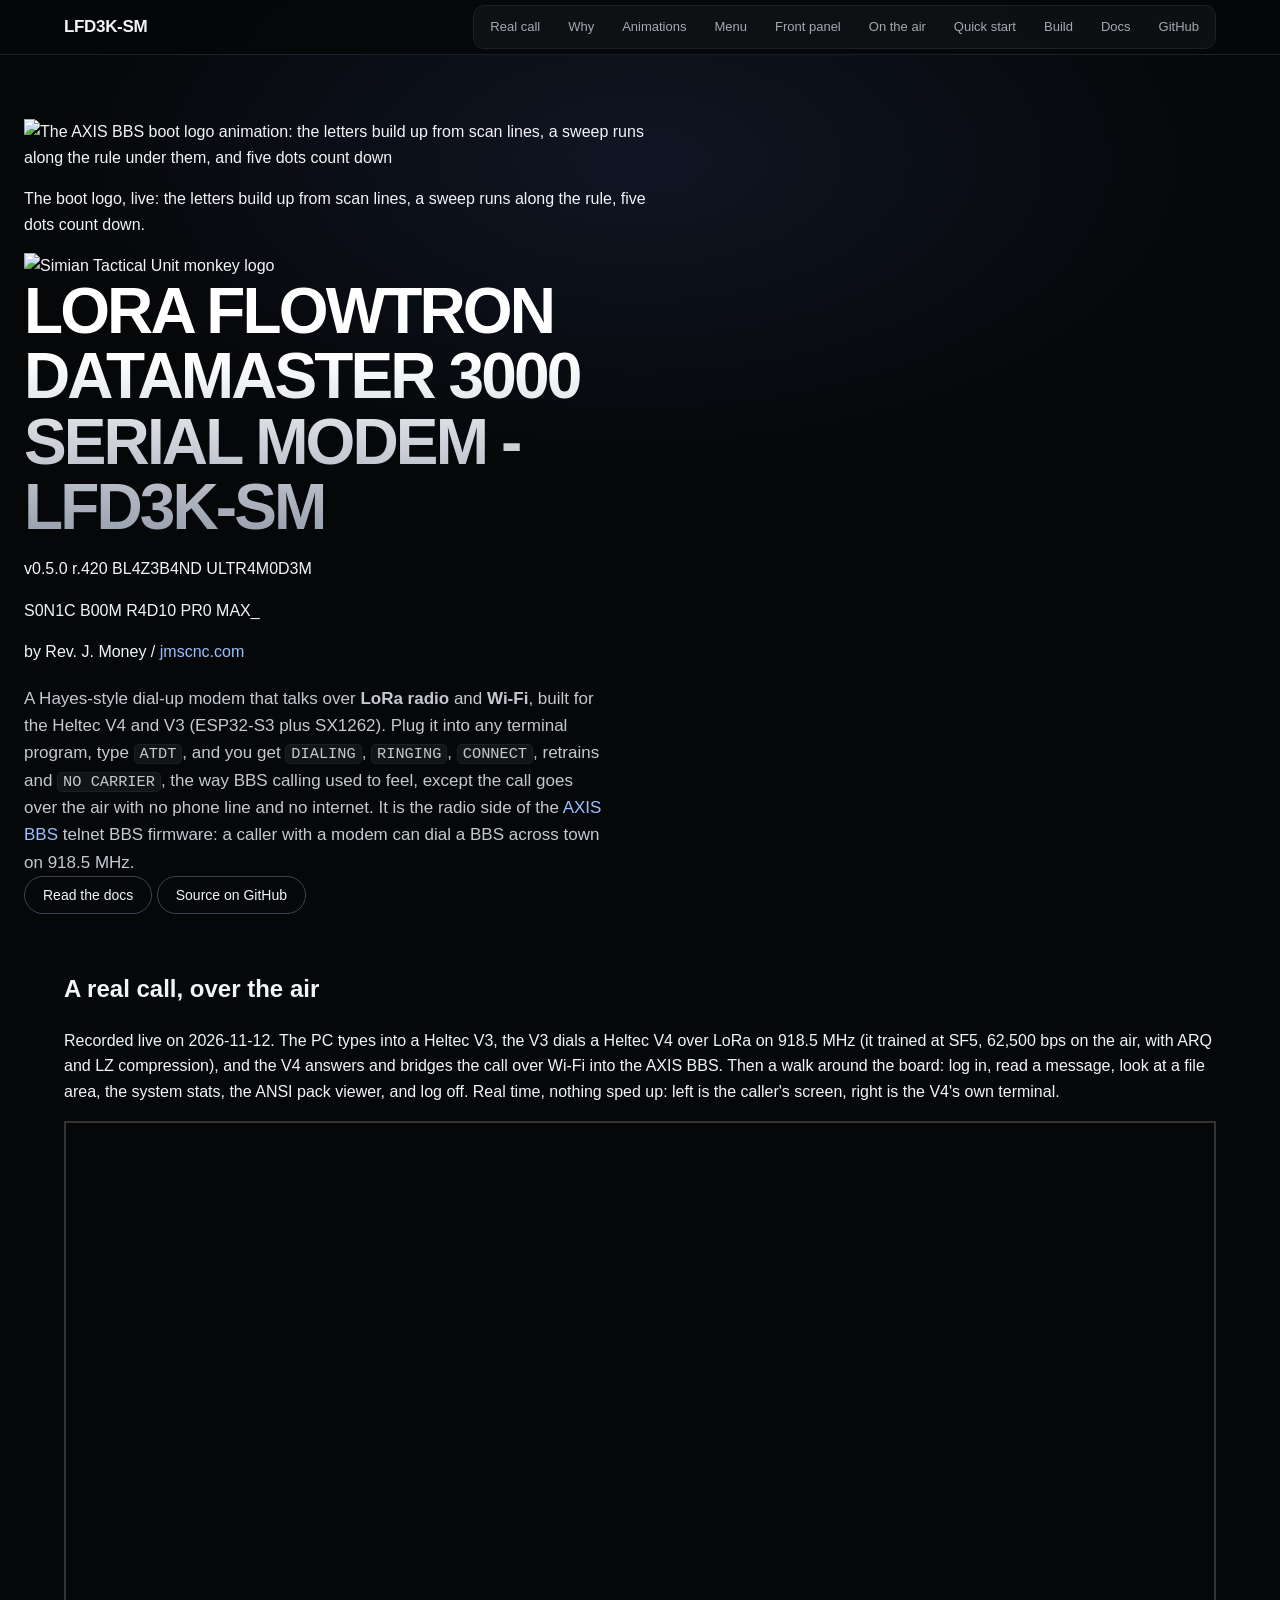
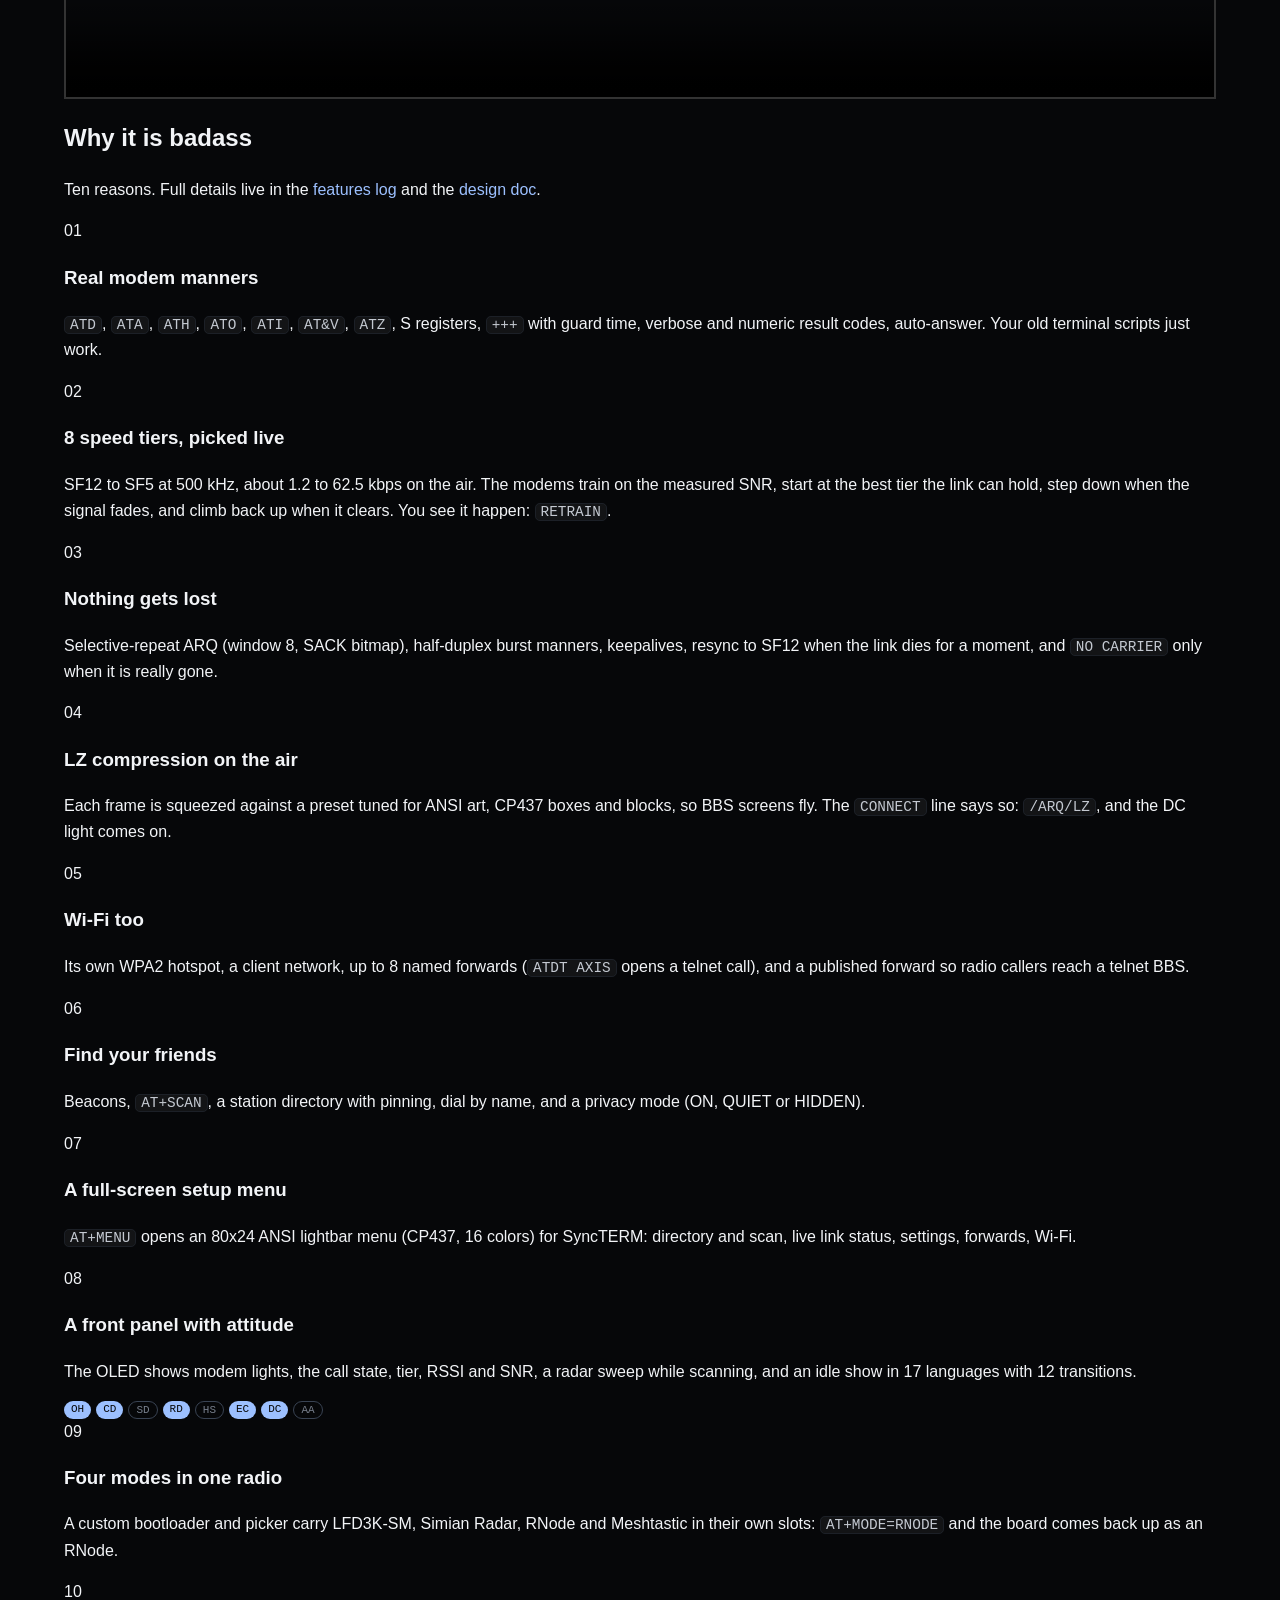
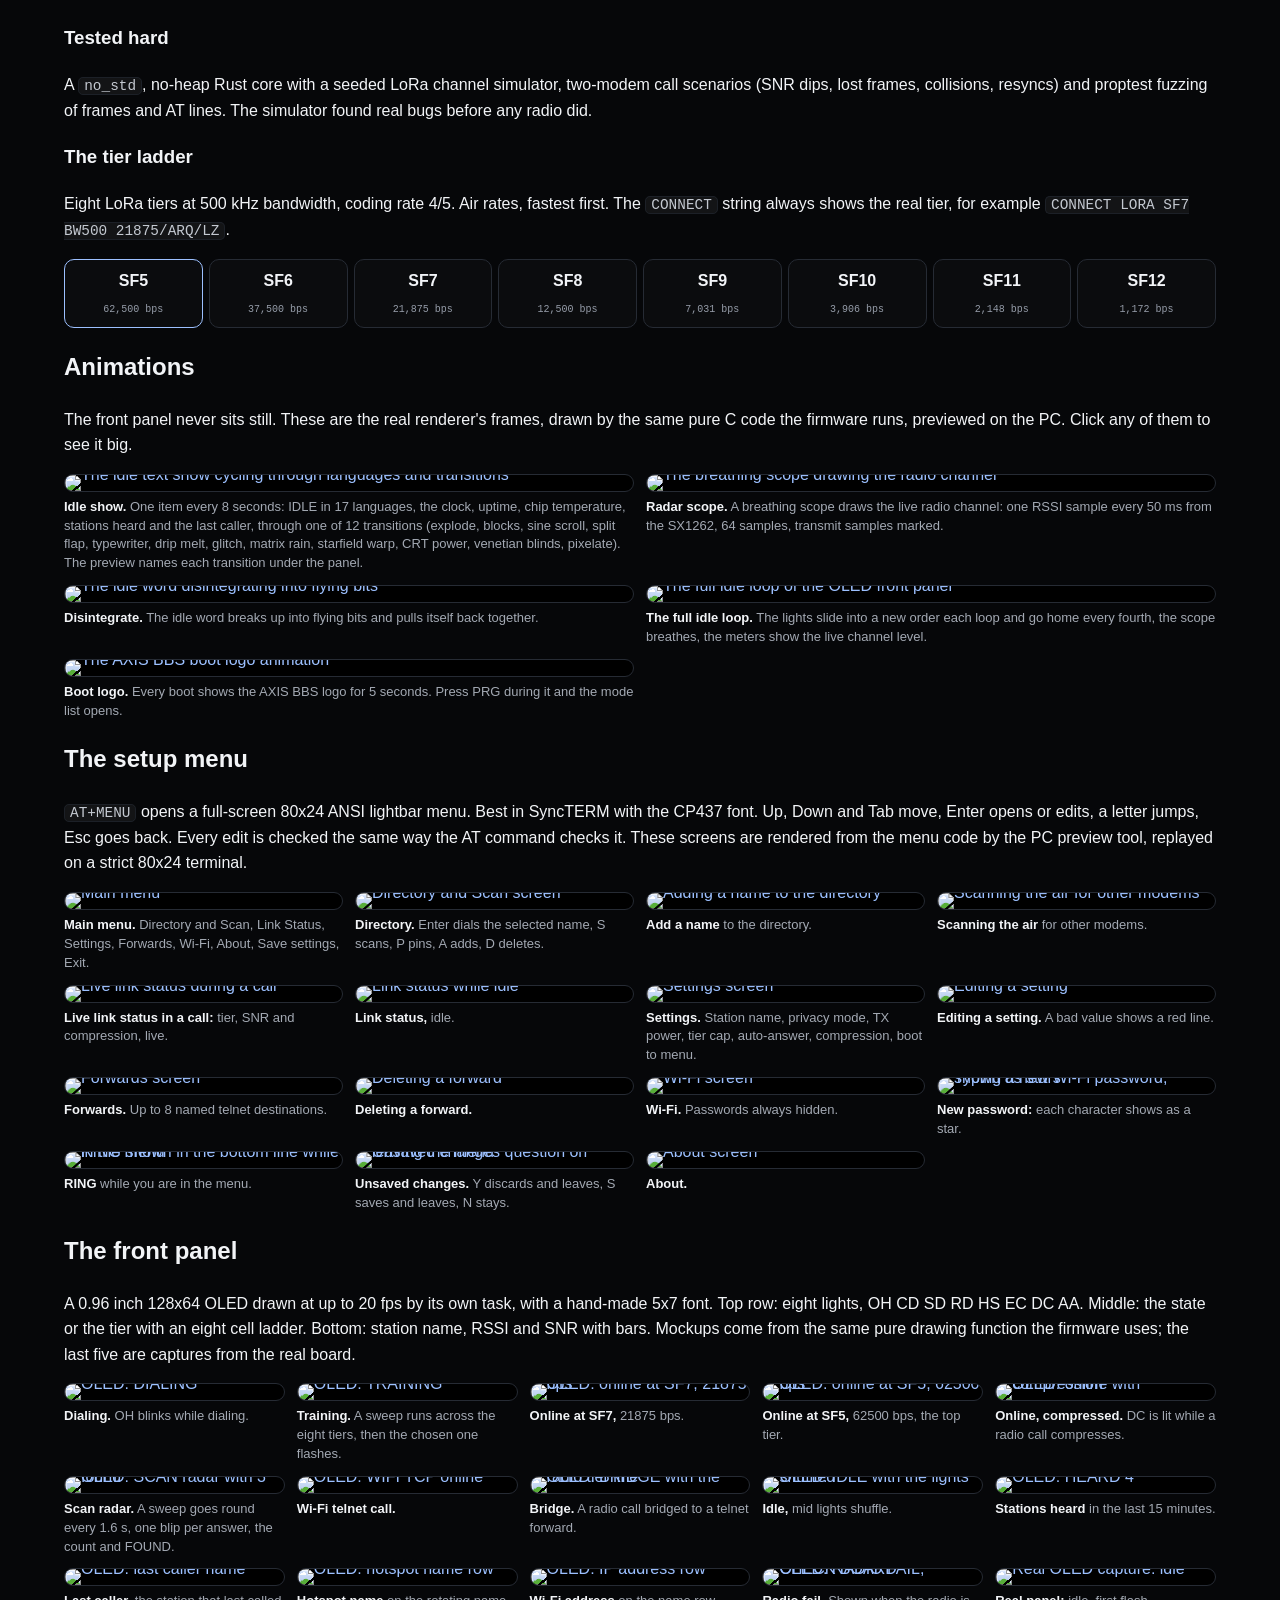
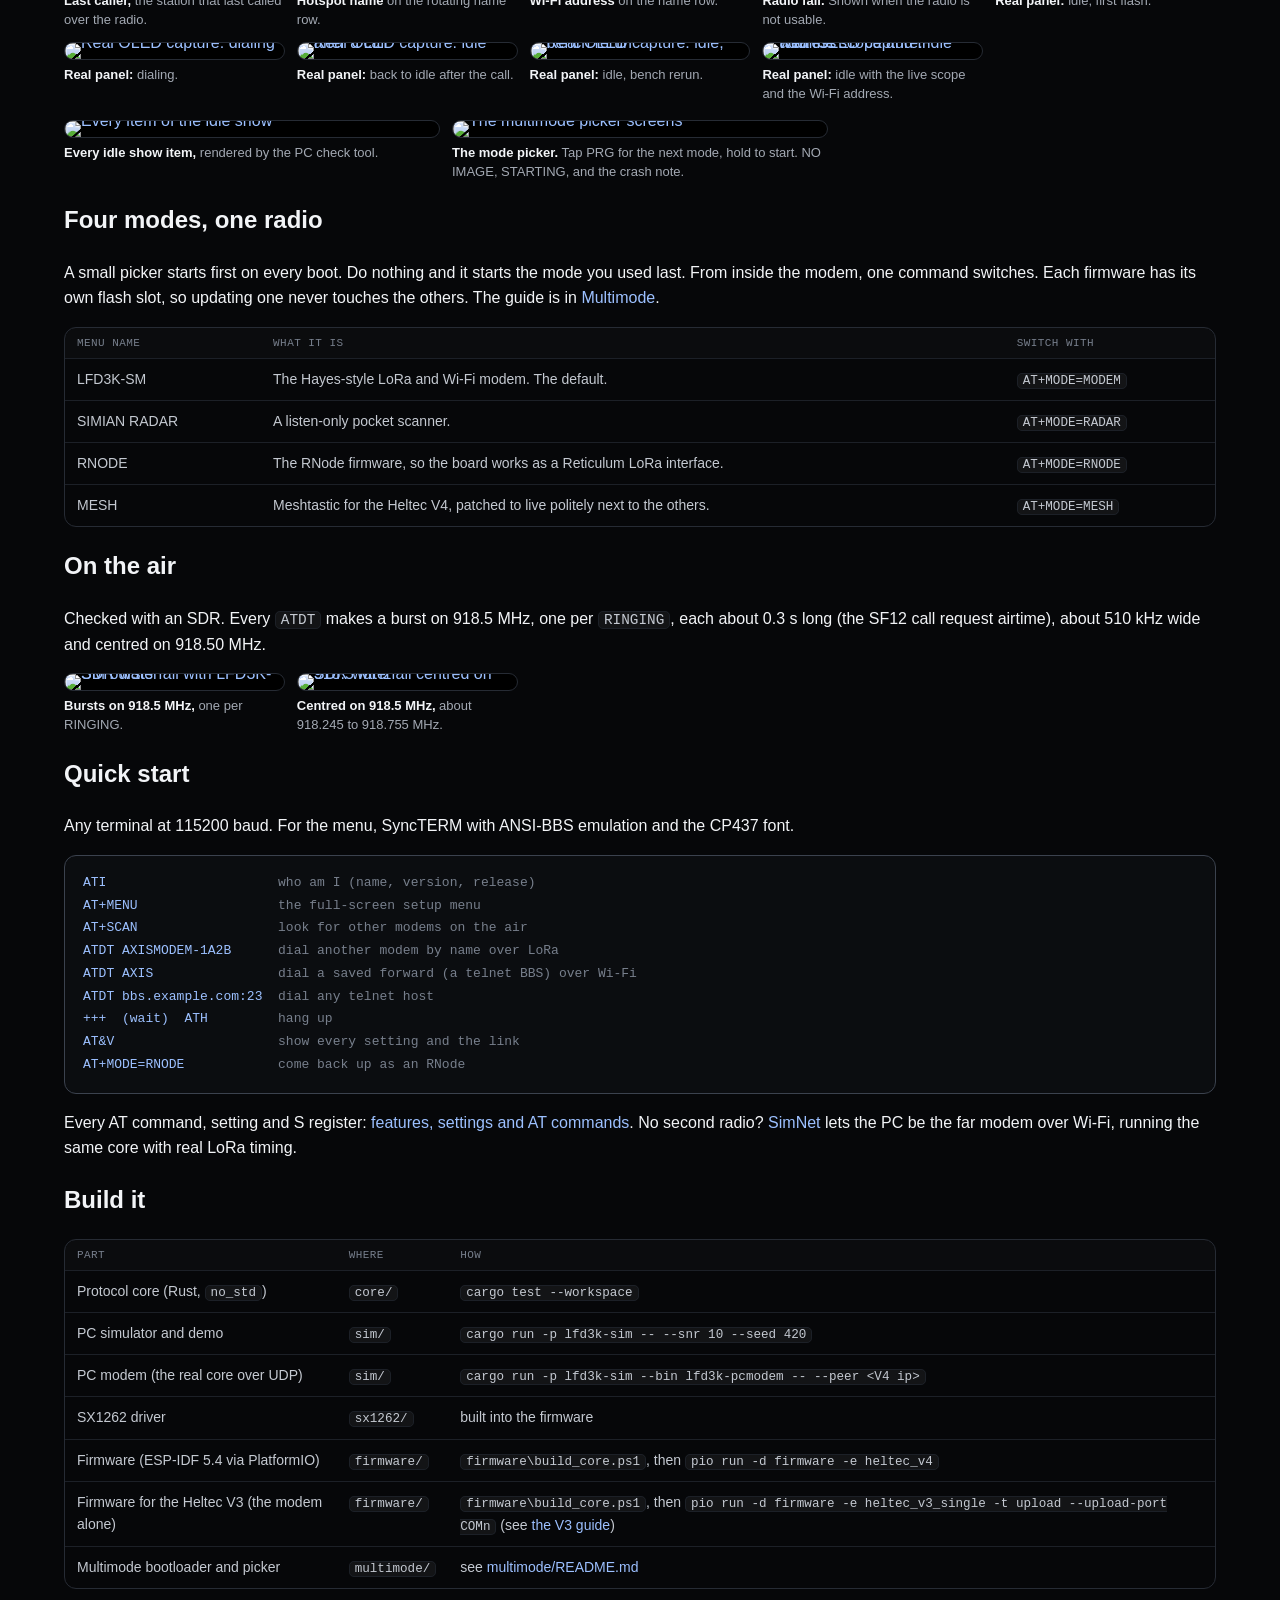
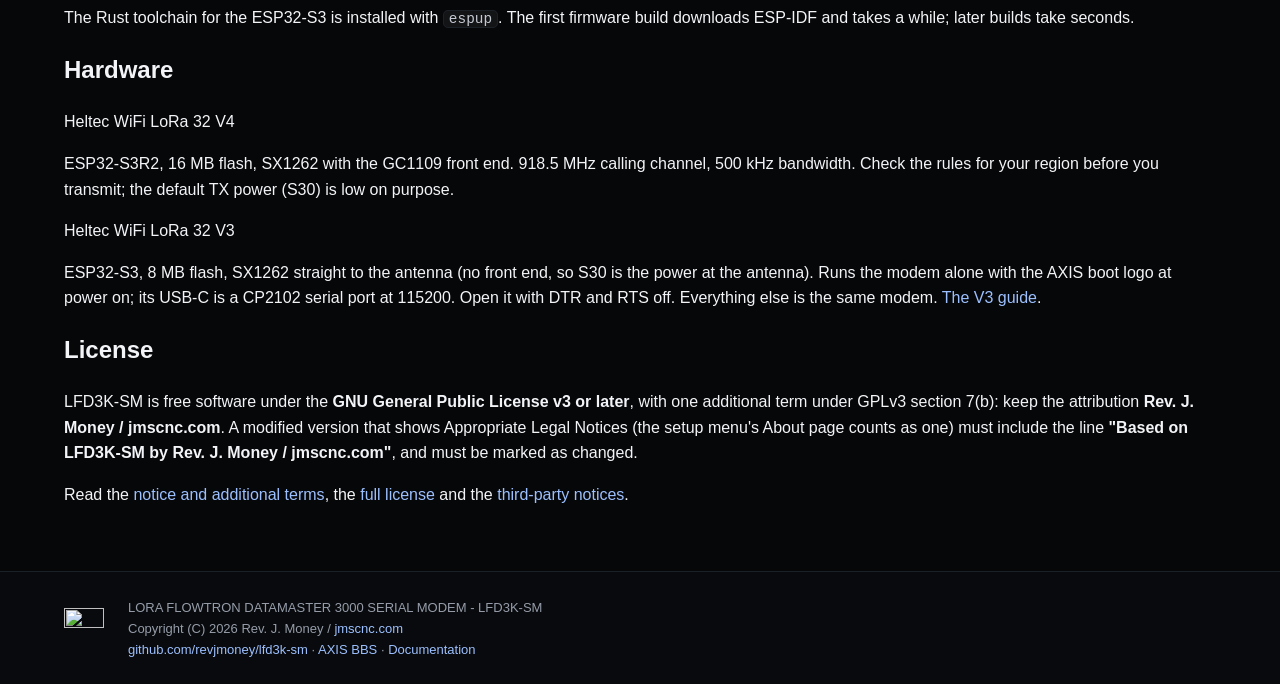
==== commit 637d60a6: "Version 0.5.0 (phases 1 to 5 done); the release name r.420 BL4Z3B4ND ULTR4M0D3M stays" ====
--- a/site/index.html
+++ b/site/index.html
@@ -8,332 +8,301 @@
 <meta property="og:title" content="LORA FLOWTRON DATAMASTER 3000 SERIAL MODEM - LFD3K-SM">
 <meta property="og:description" content="Type ATDT, hear the BBS answer over the air. A Hayes-style modem over LoRa and Wi-Fi for the Heltec V4 and V3.">
 <meta property="og:image" content="docs/img/simian-logo.png">
-<meta name="theme-color" content="#060709">
+<meta name="theme-color" content="#050505">
 <link rel="icon" href="docs/img/simian-logo.png">
 <link rel="preconnect" href="https://fonts.googleapis.com">
 <link rel="preconnect" href="https://fonts.gstatic.com" crossorigin>
-<link href="https://fonts.googleapis.com/css2?family=Geist:wght@400;500;600&family=Geist+Mono:wght@400;500&display=swap" rel="stylesheet">
+<link href="https://fonts.googleapis.com/css2?family=IBM+Plex+Mono:wght@400;600&family=VT323&display=swap" rel="stylesheet">
 <link rel="stylesheet" href="style.css">
 </head>
 <body>
 
-<header class="site-header">
-  <div class="wrap header-inner">
-    <a class="brand" href="./"><img src="docs/img/simian-logo.png" width="512" height="548" alt=""> LFD3K-SM <small>JMSCNC</small></a>
-    <nav class="nav" aria-label="Sections">
-      <a href="#call" data-card="call">Real call</a>
-      <a href="#why" data-card="why">Features</a>
-      <a href="#quickstart" data-card="quickstart">Quick start</a>
-      <a href="#hardware" data-card="hardware">Hardware</a>
+<header class="topbar">
+  <div class="wrap">
+    <a class="brand" href="./">LFD3K-SM</a>
+    <nav aria-label="Sections">
+      <a href="#call">Real call</a>
+      <a href="#why">Why</a>
+      <a href="#animations">Animations</a>
+      <a href="#menu">Menu</a>
+      <a href="#panel">Front panel</a>
+      <a href="#air">On the air</a>
+      <a href="#quickstart">Quick start</a>
+      <a href="#build">Build</a>
       <a href="docs.html">Docs</a>
+      <a href="https://github.com/revjmoney/lfd3k-sm">GitHub</a>
     </nav>
-    <div class="header-cta">
-      <a class="btn btn-sm btn-github" href="https://github.com/revjmoney/lfd3k-sm">GitHub <span class="arw" aria-hidden="true">&#8599;</span></a>
-      <a class="btn btn-sm btn-primary" href="https://jmscnc.com/simiantacticaltoolbox">Simian Tactical</a>
-    </div>
   </div>
 </header>
 
-<main class="wrap">
-  <section class="hero">
-    <div>
-      <p class="kicker">LORA FLOWTRON DATAMASTER 3000 SERIAL MODEM - LFD3K-SM</p>
-      <h1>Dial a BBS across town. No phone line.</h1>
-      <p class="lede">A Hayes-style modem that talks over LoRa radio and Wi-Fi. Plug a Heltec V4 or V3 into any terminal,
-        type <code>ATDT</code>, and you get <code>RINGING</code>, <code>CONNECT</code>, retrains and
-        <code>NO CARRIER</code>, the way BBS calling used to feel. The call goes over the air on 918.5&nbsp;MHz. It is the
-        radio side of the <a href="https://github.com/revjmoney/axis-bbs">AXIS BBS</a>.</p>
-      <div class="actions">
-        <a class="btn btn-primary" href="#call" data-card="call">Watch a real call</a>
-        <a class="btn" href="#quickstart" data-card="quickstart">Quick start</a>
-        <a class="btn" href="docs.html">Read the docs</a>
-        <a class="btn" href="https://github.com/revjmoney/lfd3k-sm">Source <span class="arw" aria-hidden="true">&#8599;</span></a>
-      </div>
-    </div>
-    <div class="console" aria-label="A sample call">
-      <div class="bar"><i></i><i></i><i></i><span>COM15 &middot; 115200 8N1</span></div>
-      <pre><span class="dim">v0.1.0 r.420 BL4Z3B4ND ULTR4M0D3M</span>
-<span class="acc">ATDT</span> AXISMODEM-16FC
-<span class="dim">DIALING</span>
-<span class="dim">RINGING</span>
-<span class="ok">CONNECT LORA SF5 BW500 62500/ARQ/LZ</span>
-
-<span class="dim">AXIS UNDERGROUND CNC</span>
-Login: _</pre>
-      <a class="console-oled shot" href="multimode/preview/logo.gif"><img class="pixel" src="multimode/preview/logo.gif" width="512" height="256"
-        alt="The AXIS BBS boot logo on the modem's OLED: the letters build up from scan lines, a sweep runs along the rule, five dots count down"></a>
-    </div>
-  </section>
-
-  <div class="stats">
-    <div><b>62,500</b><span>bps over the air, top tier</span></div>
-    <div><b>8</b><span>speed tiers, trained live</span></div>
-    <div><b>2</b><span>boards: Heltec V4 and V3</span></div>
-    <div><b>GPLv3</b><span>free software, open source</span></div>
-  </div>
-
-  <section class="section" aria-labelledby="inside">
-    <div class="section-head">
+<main>
+<div class="hero">
+  <div class="wrap">
+    <img class="hero-logo pixel" src="multimode/preview/logo.gif" width="512" height="256"
+         alt="The AXIS BBS boot logo animation: the letters build up from scan lines, a sweep runs along the rule under them, and five dots count down">
+    <p class="hero-cap">The boot logo, live: the letters build up from scan lines, a sweep runs along the rule, five dots count down.</p>
+
+    <div class="ident">
+      <img class="monkey" src="docs/img/simian-logo.png" width="512" height="548" alt="Simian Tactical Unit monkey logo">
       <div>
-        <h2 id="inside">Inside the modem</h2>
-        <p>Every part opens on its own card. Esc or Close slides it back.</p>
-      </div>
-    </div>
-    <div class="grid">
-      <a class="mod" href="#call" data-card="call">
-        <span class="cover"><img src="docs/video/lfd3k-radio-call-poster.jpg" alt="" loading="lazy"></span>
-        <span class="mod-body"><span class="mod-top"><span class="group-label">Video</span><span class="status s-new"><i></i>New</span></span>
-          <span class="mod-title">A real call, over the air</span><span class="sub">V3 to V4 to the AXIS BBS</span></span></a>
-      <a class="mod" href="#why" data-card="why">
-        <span class="cover blank"><span>62,500 bps</span></span>
-        <span class="mod-body"><span class="mod-top"><span class="group-label">Features</span></span>
-          <span class="mod-title">Why it rules</span><span class="sub">ARQ, LZ, 8 tiers, Wi-Fi, scan</span></span></a>
-      <a class="mod" href="#animations" data-card="animations">
-        <span class="cover"><img class="pixel" src="docs/phase2-bench/mockups/idle-show.gif" alt="" loading="lazy"></span>
-        <span class="mod-body"><span class="mod-top"><span class="group-label">Front panel</span></span>
-          <span class="mod-title">Animations</span><span class="sub">Idle show in 17 languages</span></span></a>
-      <a class="mod" href="#menu" data-card="menu">
-        <span class="cover"><img src="docs/phase4-bench/menu/01-main.png" alt="" loading="lazy"></span>
-        <span class="mod-body"><span class="mod-top"><span class="group-label">AT+MENU</span></span>
-          <span class="mod-title">The setup menu</span><span class="sub">80x24 ANSI, CP437, 16 colors</span></span></a>
-      <a class="mod" href="#panel" data-card="panel">
-        <span class="cover"><img class="pixel" src="docs/phase2-bench/mockups/online_sf5.png" alt="" loading="lazy"></span>
-        <span class="mod-body"><span class="mod-top"><span class="group-label">OLED</span></span>
-          <span class="mod-title">The front panel</span><span class="sub">Modem lights, tier, RSSI, SNR</span></span></a>
-      <a class="mod" href="#multimode" data-card="multimode">
-        <span class="cover"><img src="multimode/preview/menu.png" alt="" loading="lazy"></span>
-        <span class="mod-body"><span class="mod-top"><span class="group-label">Heltec V4</span></span>
-          <span class="mod-title">Four modes, one radio</span><span class="sub">Modem, Radar, RNode, Meshtastic</span></span></a>
-      <a class="mod" href="#air" data-card="air">
-        <span class="cover"><img class="pixel" src="docs/phase2-bench/sdr-waterfall-918500.png" alt="" loading="lazy"></span>
-        <span class="mod-body"><span class="mod-top"><span class="group-label">SDR</span></span>
-          <span class="mod-title">On the air</span><span class="sub">Bursts on 918.5 MHz</span></span></a>
-      <a class="mod" href="#quickstart" data-card="quickstart">
-        <span class="cover blank"><span>ATDT</span></span>
-        <span class="mod-body"><span class="mod-top"><span class="group-label">Use it</span></span>
-          <span class="mod-title">Quick start</span><span class="sub">The AT commands you need</span></span></a>
-      <a class="mod" href="#build" data-card="build">
-        <span class="cover blank"><span>cargo test</span></span>
-        <span class="mod-body"><span class="mod-top"><span class="group-label">Rust and ESP-IDF</span></span>
-          <span class="mod-title">Build it</span><span class="sub">Core, simulator, firmware</span></span></a>
-      <a class="mod" href="#hardware" data-card="hardware">
-        <span class="cover blank"><span>V4 and V3</span></span>
-        <span class="mod-body"><span class="mod-top"><span class="group-label">Boards</span></span>
-          <span class="mod-title">Hardware</span><span class="sub">Heltec WiFi LoRa 32 V4 and V3</span></span></a>
-      <a class="mod" href="#license" data-card="license">
-        <span class="cover blank"><span>GPLv3</span></span>
-        <span class="mod-body"><span class="mod-top"><span class="group-label">Legal</span></span>
-          <span class="mod-title">License</span><span class="sub">GPLv3 or later, with attribution</span></span></a>
-    </div>
-  </section>
-</main>
-
-<footer class="site-footer">
-  <div class="wrap footer-inner">
-    <a class="brand" href="./"><img src="docs/img/simian-logo.png" width="512" height="548" alt=""> LFD3K-SM</a>
-    <span>Copyright &copy; 2026 Rev. J. Money / <a href="https://jmscnc.com">jmscnc.com</a>. Check the rules for your region before you transmit.</span>
-    <span class="motto">S0N1C B00M R4D10 PR0 MAX</span>
-  </div>
-</footer>
-
-<!-- The insert cards. Each one slides in when its link is clicked. -->
-<dialog class="deck" id="deck" aria-labelledby="deck-title">
-  <div class="card-shell">
-    <div class="card-bar">
-      <p class="card-kicker" id="deck-title">LFD3K-SM</p>
-      <button type="button" class="card-close" aria-label="Close the card">Close</button>
-    </div>
-    <div class="card-scroll" tabindex="-1">
-
-<section class="card" id="call" data-title="A real call, over the air" hidden>
-  <h2>A real call, over the air</h2>
-  <p>Recorded live on 2026-11-12. The PC types into a Heltec V3, the V3 dials a Heltec V4 over LoRa on 918.5&nbsp;MHz
+        <h1>LORA FLOWTRON DATAMASTER 3000 SERIAL MODEM <span class="short">- LFD3K-SM</span></h1>
+        <p class="release">v0.5.0 r.420 BL4Z3B4ND ULTR4M0D3M</p>
+        <p class="tagline">S0N1C B00M R4D10 PR0 MAX<span class="blink" aria-hidden="true">_</span></p>
+        <p class="byline">by Rev. J. Money / <a href="https://jmscnc.com">jmscnc.com</a></p>
+      </div>
+    </div>
+
+    <p class="lede">A Hayes-style dial-up modem that talks over <b>LoRa radio</b> and <b>Wi-Fi</b>, built for the
+      Heltec V4 and V3 (ESP32-S3 plus SX1262). Plug it into any terminal program, type <code>ATDT</code>, and you get
+      <code>DIALING</code>, <code>RINGING</code>, <code>CONNECT</code>, retrains and <code>NO CARRIER</code>, the way BBS
+      calling used to feel, except the call goes over the air with no phone line and no internet. It is the radio side
+      of the <a href="https://github.com/revjmoney/axis-bbs">AXIS BBS</a> telnet BBS firmware: a caller with a modem can
+      dial a BBS across town on 918.5 MHz.</p>
+
+    <div class="cta">
+      <a class="btn" href="docs.html">Read the docs</a>
+      <a class="btn alt" href="https://github.com/revjmoney/lfd3k-sm">Source on GitHub</a>
+    </div>
+  </div>
+</div>
+
+<section id="call">
+  <div class="wrap">
+    <h2>A real call, over the air</h2>
+    <p>Recorded live on 2026-11-12. The PC types into a Heltec V3, the V3 dials a Heltec V4 over LoRa on 918.5 MHz
     (it trained at SF5, 62,500 bps on the air, with ARQ and LZ compression), and the V4 answers and bridges the call over
     Wi-Fi into the AXIS BBS. Then a walk around the board: log in, read a message, look at a file area, the system stats,
-    the ANSI pack viewer, and log off. Real time, nothing sped up: left is the caller's screen, right is the V4's own
-    terminal.</p>
-  <video controls preload="none" playsinline poster="docs/video/lfd3k-radio-call-poster.jpg">
-    <source src="docs/video/lfd3k-radio-call.mp4" type="video/mp4">
-    Your browser cannot play this video. <a href="docs/video/lfd3k-radio-call.mp4">Download it (MP4, 3 MB)</a>.
-  </video>
-</section>
-
-<section class="card" id="why" data-title="Why it rules" hidden>
-  <h2>Why it rules</h2>
-  <p class="intro">Ten reasons. Full details live in the <a href="docs.html#features">features log</a> and the
-    <a href="docs.html#design">design doc</a>.</p>
-  <div class="reasons">
-    <div class="reason" id="f1"><h3>Real modem manners</h3>
-      <p><code>ATD</code>, <code>ATA</code>, <code>ATH</code>, <code>ATO</code>, <code>ATI</code>, <code>AT&amp;V</code>,
-        <code>ATZ</code>, S registers, <code>+++</code> with guard time, verbose and numeric result codes, auto-answer.
-        Your old terminal scripts just work.</p></div>
-    <div class="reason" id="f2"><h3>8 speed tiers, picked live</h3>
-      <p>SF12 to SF5 at 500 kHz, about 1.2 to 62.5 kbps on the air. The modems train on the measured SNR, start at the
-        best tier the link can hold, step down when the signal fades, and climb back up when it clears. You see it
-        happen: <code>RETRAIN</code>.</p></div>
-    <div class="reason" id="f3"><h3>Nothing gets lost</h3>
-      <p>Selective-repeat ARQ (window 8, SACK bitmap), half-duplex burst manners, keepalives, resync to SF12 when the
-        link dies for a moment, and <code>NO CARRIER</code> only when it is really gone.</p></div>
-    <div class="reason" id="f4"><h3>LZ compression on the air</h3>
-      <p>Each frame is squeezed against a preset tuned for ANSI art, CP437 boxes and blocks, so BBS screens fly.
-        The <code>CONNECT</code> line says so: <code>/ARQ/LZ</code>, and the DC light comes on.</p></div>
-    <div class="reason" id="f5"><h3>Wi-Fi too</h3>
-      <p>Its own WPA2 hotspot, a client network, up to 8 named forwards (<code>ATDT AXIS</code> opens a telnet call),
-        and a published forward so radio callers reach a telnet BBS.</p></div>
-    <div class="reason" id="f6"><h3>Find your friends</h3>
-      <p>Beacons, <code>AT+SCAN</code>, a station directory with pinning, dial by name, and a privacy mode
-        (ON, QUIET or HIDDEN).</p></div>
-    <div class="reason" id="f7"><h3>A full-screen setup menu</h3>
-      <p><code>AT+MENU</code> opens an 80x24 ANSI lightbar menu (CP437, 16 colors) for SyncTERM: directory and scan,
-        live link status, settings, forwards, Wi-Fi. <a href="#menu" data-card="menu">See the screens</a>.</p></div>
-    <div class="reason" id="f8"><h3>A front panel with attitude</h3>
-      <p>The OLED shows modem lights, the call state, tier, RSSI and SNR, a radar sweep while scanning, and an idle
-        show in 17 languages with 12 transitions. <a href="#panel" data-card="panel">See the panel</a>.</p>
-      <div class="lights" aria-label="The eight modem lights">
-        <span>OH</span><span>CD</span><span class="off">SD</span><span>RD</span><span class="off">HS</span><span>EC</span><span>DC</span><span class="off">AA</span>
-      </div></div>
-    <div class="reason" id="f9"><h3>Four modes in one radio</h3>
-      <p>On the V4, a custom bootloader and picker carry LFD3K-SM, Simian Radar, RNode and Meshtastic in their own
-        slots: <code>AT+MODE=RNODE</code> and the board comes back up as an RNode.
-        <a href="#multimode" data-card="multimode">The four modes</a>.</p></div>
-    <div class="reason" id="f10"><h3>Tested hard</h3>
-      <p>A <code>no_std</code>, no-heap Rust core with a seeded LoRa channel simulator, two-modem call scenarios (SNR
-        dips, lost frames, collisions, resyncs) and proptest fuzzing of frames and AT lines. The simulator found real
-        bugs before any radio did.</p></div>
-  </div>
-  <h3 id="tiers">The tier ladder</h3>
-  <p>Eight LoRa tiers at 500 kHz bandwidth, coding rate 4/5. Air rates, fastest first. The <code>CONNECT</code> string
-    always shows the real tier, for example <code>CONNECT LORA SF7 BW500 21875/ARQ/LZ</code>.</p>
-  <div class="ladder">
-    <div><b>SF5</b><span>62,500 bps</span></div>
-    <div><b>SF6</b><span>37,500 bps</span></div>
-    <div><b>SF7</b><span>21,875 bps</span></div>
-    <div><b>SF8</b><span>12,500 bps</span></div>
-    <div><b>SF9</b><span>7,031 bps</span></div>
-    <div><b>SF10</b><span>3,906 bps</span></div>
-    <div><b>SF11</b><span>2,148 bps</span></div>
-    <div><b>SF12</b><span>1,172 bps</span></div>
-  </div>
-</section>
-
-<section class="card" id="animations" data-title="Animations" hidden>
-  <h2>Animations</h2>
-  <p class="intro">The front panel never sits still. These are the real renderer's frames, drawn by the same pure C
-    code the firmware runs, previewed on the PC. Click any of them to see it big.</p>
-  <ul class="gallery anim" data-gallery="anim">
-    <li><figure>
-      <a class="shot" href="docs/phase2-bench/mockups/idle-show.gif"><img class="pixel" loading="lazy" src="docs/phase2-bench/mockups/idle-show.gif" width="512" height="284" alt="The idle text show cycling through languages and transitions"></a>
-      <figcaption><b>Idle show.</b> One item every 8 seconds: IDLE in 17 languages, the clock, uptime, chip temperature, stations heard and the last caller, through one of 12 transitions (explode, blocks, sine scroll, split flap, typewriter, drip melt, glitch, matrix rain, starfield warp, CRT power, venetian blinds, pixelate).</figcaption>
-    </figure></li>
-    <li><figure>
-      <a class="shot" href="docs/phase2-bench/mockups/idle-scope.gif"><img class="pixel" loading="lazy" src="docs/phase2-bench/mockups/idle-scope.gif" width="384" height="192" alt="The breathing scope drawing the radio channel"></a>
-      <figcaption><b>Radar scope.</b> A breathing scope draws the live radio channel: one RSSI sample every 50 ms from the SX1262, 64 samples, transmit samples marked.</figcaption>
-    </figure></li>
-    <li><figure>
-      <a class="shot" href="docs/phase2-bench/mockups/idle-disintegrate.gif"><img class="pixel" loading="lazy" src="docs/phase2-bench/mockups/idle-disintegrate.gif" width="384" height="192" alt="The idle word disintegrating into flying bits"></a>
-      <figcaption><b>Disintegrate.</b> The idle word breaks up into flying bits and pulls itself back together.</figcaption>
-    </figure></li>
-    <li><figure>
-      <a class="shot" href="docs/phase2-bench/mockups/idle-full.gif"><img class="pixel" loading="lazy" src="docs/phase2-bench/mockups/idle-full.gif" width="384" height="192" alt="The full idle loop of the OLED front panel"></a>
-      <figcaption><b>The full idle loop.</b> The lights slide into a new order each loop and go home every fourth, the scope breathes, the meters show the live channel level.</figcaption>
-    </figure></li>
-    <li><figure>
-      <a class="shot" href="multimode/preview/logo.gif"><img class="pixel" loading="lazy" src="multimode/preview/logo.gif" width="512" height="256" alt="The AXIS BBS boot logo animation"></a>
-      <figcaption><b>Boot logo.</b> Every boot shows the AXIS BBS logo for 5 seconds. On the V4, press PRG during it and the mode list opens.</figcaption>
-    </figure></li>
-  </ul>
-</section>
-
-<section class="card" id="menu" data-title="The setup menu" hidden>
-  <h2>The setup menu</h2>
-  <p class="intro"><code>AT+MENU</code> opens a full-screen 80x24 ANSI lightbar menu. Best in SyncTERM with the CP437
-    font. Up, Down and Tab move, Enter opens or edits, a letter jumps, Esc goes back. Every edit is checked the same
-    way the AT command checks it. These screens are rendered from the menu code by the PC preview tool.</p>
-  <ul class="gallery menu" data-gallery="menu">
-    <li><figure><a class="shot" href="docs/phase4-bench/menu/01-main.png"><img src="docs/phase4-bench/menu/01-main.png" width="1280" height="768" loading="lazy" alt="Main menu"></a><figcaption><b>Main menu.</b> Directory and Scan, Link Status, Settings, Forwards, Wi-Fi, About, Save settings, Exit.</figcaption></figure></li>
-    <li><figure><a class="shot" href="docs/phase4-bench/menu/02-directory.png"><img src="docs/phase4-bench/menu/02-directory.png" width="1280" height="768" loading="lazy" alt="Directory and Scan screen"></a><figcaption><b>Directory.</b> Enter dials the selected name, S scans, P pins, A adds, D deletes.</figcaption></figure></li>
-    <li><figure><a class="shot" href="docs/phase4-bench/menu/03-directory-add.png"><img src="docs/phase4-bench/menu/03-directory-add.png" width="1280" height="768" loading="lazy" alt="Adding a name to the directory"></a><figcaption><b>Add a name</b> to the directory.</figcaption></figure></li>
-    <li><figure><a class="shot" href="docs/phase4-bench/menu/13-scan.png"><img src="docs/phase4-bench/menu/13-scan.png" width="1280" height="768" loading="lazy" alt="Scanning the air for other modems"></a><figcaption><b>Scanning the air</b> for other modems.</figcaption></figure></li>
-    <li><figure><a class="shot" href="docs/phase4-bench/menu/14-link-call.png"><img src="docs/phase4-bench/menu/14-link-call.png" width="1280" height="768" loading="lazy" alt="Live link status during a call"></a><figcaption><b>Live link status in a call:</b> tier, SNR and compression, live.</figcaption></figure></li>
-    <li><figure><a class="shot" href="docs/phase4-bench/menu/11-link-idle.png"><img src="docs/phase4-bench/menu/11-link-idle.png" width="1280" height="768" loading="lazy" alt="Link status while idle"></a><figcaption><b>Link status,</b> idle.</figcaption></figure></li>
-    <li><figure><a class="shot" href="docs/phase4-bench/menu/04-settings.png"><img src="docs/phase4-bench/menu/04-settings.png" width="1280" height="768" loading="lazy" alt="Settings screen"></a><figcaption><b>Settings.</b> Station name, privacy mode, TX power, tier cap, auto-answer, compression, boot to menu.</figcaption></figure></li>
-    <li><figure><a class="shot" href="docs/phase4-bench/menu/05-settings-edit.png"><img src="docs/phase4-bench/menu/05-settings-edit.png" width="1280" height="768" loading="lazy" alt="Editing a setting"></a><figcaption><b>Editing a setting.</b> A bad value shows a red line.</figcaption></figure></li>
-    <li><figure><a class="shot" href="docs/phase4-bench/menu/06-forwards.png"><img src="docs/phase4-bench/menu/06-forwards.png" width="1280" height="768" loading="lazy" alt="Forwards screen"></a><figcaption><b>Forwards.</b> Up to 8 named telnet destinations.</figcaption></figure></li>
-    <li><figure><a class="shot" href="docs/phase4-bench/menu/07-forwards-delete.png"><img src="docs/phase4-bench/menu/07-forwards-delete.png" width="1280" height="768" loading="lazy" alt="Deleting a forward"></a><figcaption><b>Deleting a forward.</b></figcaption></figure></li>
-    <li><figure><a class="shot" href="docs/phase4-bench/menu/08-wifi.png"><img src="docs/phase4-bench/menu/08-wifi.png" width="1280" height="768" loading="lazy" alt="Wi-Fi screen"></a><figcaption><b>Wi-Fi.</b> Passwords always hidden.</figcaption></figure></li>
-    <li><figure><a class="shot" href="docs/phase4-bench/menu/09-wifi-password.png"><img src="docs/phase4-bench/menu/09-wifi-password.png" width="1280" height="768" loading="lazy" alt="Typing a new Wi-Fi password, shown as stars"></a><figcaption><b>New password:</b> each character shows as a star.</figcaption></figure></li>
-    <li><figure><a class="shot" href="docs/phase4-bench/menu/15-ring.png"><img src="docs/phase4-bench/menu/15-ring.png" width="1280" height="768" loading="lazy" alt="RING shown in the bottom line while in the menu"></a><figcaption><b>RING</b> while you are in the menu.</figcaption></figure></li>
-    <li><figure><a class="shot" href="docs/phase4-bench/menu/12-unsaved-esc.png"><img src="docs/phase4-bench/menu/12-unsaved-esc.png" width="1280" height="768" loading="lazy" alt="Unsaved changes question on leaving the menu"></a><figcaption><b>Unsaved changes.</b> Y discards and leaves, S saves and leaves, N stays.</figcaption></figure></li>
-    <li><figure><a class="shot" href="docs/phase4-bench/menu/10-about.png"><img src="docs/phase4-bench/menu/10-about.png" width="1280" height="768" loading="lazy" alt="About screen"></a><figcaption><b>About.</b></figcaption></figure></li>
-  </ul>
-</section>
-
-<section class="card" id="panel" data-title="The front panel" hidden>
-  <h2>The front panel</h2>
-  <p class="intro">A 0.96 inch 128x64 OLED drawn at up to 20 fps by its own task, with a hand-made 5x7 font. Top row:
-    eight lights, OH CD SD RD HS EC DC AA. Middle: the state or the tier with an eight cell ladder. Bottom: station
-    name, RSSI and SNR with bars. Mockups come from the same pure drawing function the firmware uses; the ones marked
-    real panel are captures from the board.</p>
-  <ul class="gallery oled" data-gallery="oled">
-    <li><figure><a class="shot" href="docs/phase2-bench/mockups/dialing.png"><img class="pixel" src="docs/phase2-bench/mockups/dialing.png" width="512" height="256" loading="lazy" alt="OLED: DIALING"></a><figcaption><b>Dialing.</b> OH blinks while dialing.</figcaption></figure></li>
-    <li><figure><a class="shot" href="docs/phase2-bench/mockups/training.png"><img class="pixel" src="docs/phase2-bench/mockups/training.png" width="512" height="256" loading="lazy" alt="OLED: TRAINING"></a><figcaption><b>Training.</b> A sweep runs across the eight tiers, then the chosen one flashes.</figcaption></figure></li>
-    <li><figure><a class="shot" href="docs/phase2-bench/mockups/online_sf7.png"><img class="pixel" src="docs/phase2-bench/mockups/online_sf7.png" width="512" height="256" loading="lazy" alt="OLED: online at SF7, 21875 bps"></a><figcaption><b>Online at SF7,</b> 21875 bps.</figcaption></figure></li>
-    <li><figure><a class="shot" href="docs/phase2-bench/mockups/online_sf5.png"><img class="pixel" src="docs/phase2-bench/mockups/online_sf5.png" width="512" height="256" loading="lazy" alt="OLED: online at SF5, 62500 bps"></a><figcaption><b>Online at SF5,</b> 62500 bps, the top tier.</figcaption></figure></li>
-    <li><figure><a class="shot" href="docs/phase2-bench/mockups/online_lz.png"><img class="pixel" src="docs/phase2-bench/mockups/online_lz.png" width="512" height="256" loading="lazy" alt="OLED: online with compression"></a><figcaption><b>Online, compressed.</b> DC is lit while a radio call compresses.</figcaption></figure></li>
-    <li><figure><a class="shot" href="docs/phase2-bench/mockups/scan.png"><img class="pixel" src="docs/phase2-bench/mockups/scan.png" width="512" height="256" loading="lazy" alt="OLED: SCAN radar with 3 found"></a><figcaption><b>Scan radar.</b> A sweep goes round every 1.6 s, one blip per answer, the count and FOUND.</figcaption></figure></li>
-    <li><figure><a class="shot" href="docs/phase2-bench/mockups/wifi_tcp.png"><img class="pixel" src="docs/phase2-bench/mockups/wifi_tcp.png" width="512" height="256" loading="lazy" alt="OLED: WIFI TCP online"></a><figcaption><b>Wi-Fi telnet call.</b></figcaption></figure></li>
-    <li><figure><a class="shot" href="docs/phase2-bench/mockups/bridge.png"><img class="pixel" src="docs/phase2-bench/mockups/bridge.png" width="512" height="256" loading="lazy" alt="OLED: BRIDGE with the radio tier line"></a><figcaption><b>Bridge.</b> A radio call bridged to a telnet forward.</figcaption></figure></li>
-    <li><figure><a class="shot" href="docs/phase2-bench/mockups/idle.png"><img class="pixel" src="docs/phase2-bench/mockups/idle.png" width="512" height="256" loading="lazy" alt="OLED: IDLE with the lights shuffled"></a><figcaption><b>Idle,</b> mid lights shuffle.</figcaption></figure></li>
-    <li><figure><a class="shot" href="docs/phase2-bench/mockups/idle_heard.png"><img class="pixel" src="docs/phase2-bench/mockups/idle_heard.png" width="512" height="256" loading="lazy" alt="OLED: HEARD 4"></a><figcaption><b>Stations heard</b> in the last 15 minutes.</figcaption></figure></li>
-    <li><figure><a class="shot" href="docs/phase2-bench/mockups/idle_caller.png"><img class="pixel" src="docs/phase2-bench/mockups/idle_caller.png" width="512" height="256" loading="lazy" alt="OLED: last caller name"></a><figcaption><b>Last caller,</b> the station that last called over the radio.</figcaption></figure></li>
-    <li><figure><a class="shot" href="docs/phase2-bench/mockups/idle_ap.png"><img class="pixel" src="docs/phase2-bench/mockups/idle_ap.png" width="512" height="256" loading="lazy" alt="OLED: hotspot name row"></a><figcaption><b>Hotspot name</b> on the rotating name row.</figcaption></figure></li>
-    <li><figure><a class="shot" href="docs/phase2-bench/mockups/idle_ip.png"><img class="pixel" src="docs/phase2-bench/mockups/idle_ip.png" width="512" height="256" loading="lazy" alt="OLED: IP address row"></a><figcaption><b>Wi-Fi address</b> on the name row.</figcaption></figure></li>
-    <li><figure><a class="shot" href="docs/phase2-bench/mockups/radio_fail.png"><img class="pixel" src="docs/phase2-bench/mockups/radio_fail.png" width="512" height="256" loading="lazy" alt="OLED: RADIO FAIL, CHECK BOARD"></a><figcaption><b>Radio fail.</b> Shown when the radio is not usable.</figcaption></figure></li>
-    <li><figure><a class="shot" href="docs/phase2-bench/oled-idle.png"><img class="pixel" src="docs/phase2-bench/oled-idle.png" width="512" height="256" loading="lazy" alt="Real OLED capture: idle"></a><figcaption><b>Real panel:</b> idle, first flash.</figcaption></figure></li>
-    <li><figure><a class="shot" href="docs/phase2-bench/oled-dialing.png"><img class="pixel" src="docs/phase2-bench/oled-dialing.png" width="512" height="256" loading="lazy" alt="Real OLED capture: dialing"></a><figcaption><b>Real panel:</b> dialing.</figcaption></figure></li>
-    <li><figure><a class="shot" href="docs/phase2-bench/oled-after.png"><img class="pixel" src="docs/phase2-bench/oled-after.png" width="512" height="256" loading="lazy" alt="Real OLED capture: idle after a call"></a><figcaption><b>Real panel:</b> back to idle after the call.</figcaption></figure></li>
-    <li><figure><a class="shot" href="docs/phase2-bench/oled-idle-b.png"><img class="pixel" src="docs/phase2-bench/oled-idle-b.png" width="512" height="256" loading="lazy" alt="Real OLED capture: idle, bench rerun"></a><figcaption><b>Real panel:</b> idle, bench rerun.</figcaption></figure></li>
-    <li><figure><a class="shot" href="docs/phase2-bench/oled-phase3-idle.png"><img class="pixel" src="docs/phase2-bench/oled-phase3-idle.png" width="512" height="256" loading="lazy" alt="Real OLED capture: idle with the scope and IP address"></a><figcaption><b>Real panel:</b> idle with the live scope and the Wi-Fi address.</figcaption></figure></li>
-  </ul>
-  <ul class="gallery big" data-gallery="oled2">
-    <li><figure><a class="shot" href="docs/phase2-bench/mockups/idle-items.png"><img src="docs/phase2-bench/mockups/idle-items.png" width="1482" height="592" loading="lazy" alt="Every item of the idle show"></a><figcaption><b>Every idle show item,</b> rendered by the PC check tool.</figcaption></figure></li>
-    <li><figure><a class="shot" href="multimode/preview/menu.png"><img src="multimode/preview/menu.png" width="1048" height="1328" loading="lazy" alt="The multimode picker screens"></a><figcaption><b>The mode picker</b> (V4). Tap PRG for the next mode, hold to start. NO IMAGE, STARTING, and the crash note.</figcaption></figure></li>
-  </ul>
-</section>
-
-<section class="card" id="multimode" data-title="Four modes, one radio" hidden>
-  <h2>Four modes, one radio</h2>
-  <p class="intro">On the Heltec V4 a small picker starts first on every boot. Do nothing and it starts the mode you
-    used last. From inside the modem, one command switches. Each firmware has its own flash slot, so updating one never
-    touches the others. The guide is in <a href="docs.html#multimode">Multimode</a>. The V3 runs the modem alone.</p>
-  <div class="table-scroll">
-    <table>
-      <thead><tr><th>Menu name</th><th>What it is</th><th>Switch with</th></tr></thead>
-      <tbody>
-        <tr><td>LFD3K-SM</td><td>The Hayes-style LoRa and Wi-Fi modem. The default.</td><td><code>AT+MODE=MODEM</code></td></tr>
-        <tr><td>SIMIAN RADAR</td><td>A listen-only pocket scanner.</td><td><code>AT+MODE=RADAR</code></td></tr>
-        <tr><td>RNODE</td><td>The RNode firmware, so the board works as a Reticulum LoRa interface.</td><td><code>AT+MODE=RNODE</code></td></tr>
-        <tr><td>MESH</td><td>Meshtastic for the Heltec V4, patched to live politely next to the others.</td><td><code>AT+MODE=MESH</code></td></tr>
-      </tbody>
-    </table>
-  </div>
-</section>
-
-<section class="card" id="air" data-title="On the air" hidden>
-  <h2>On the air</h2>
-  <p class="intro">Checked with an SDR. Every <code>ATDT</code> makes a burst on 918.5&nbsp;MHz, one per
-    <code>RINGING</code>, each about 0.3 s long (the SF12 call request airtime), about 510 kHz wide and centred on
-    918.50 MHz.</p>
-  <ul class="gallery oled" data-gallery="air">
-    <li><figure><a class="shot" href="docs/phase2-bench/sdr-waterfall-bursts.png"><img class="pixel" src="docs/phase2-bench/sdr-waterfall-bursts.png" width="512" height="500" loading="lazy" alt="SDR waterfall with LFD3K-SM bursts"></a><figcaption><b>Bursts on 918.5 MHz,</b> one per RINGING.</figcaption></figure></li>
-    <li><figure><a class="shot" href="docs/phase2-bench/sdr-waterfall-918500.png"><img class="pixel" src="docs/phase2-bench/sdr-waterfall-918500.png" width="900" height="192" loading="lazy" alt="SDR waterfall centred on 918.5 MHz"></a><figcaption><b>Centred on 918.5 MHz,</b> about 918.245 to 918.755 MHz.</figcaption></figure></li>
-  </ul>
-</section>
-
-<section class="card" id="quickstart" data-title="Quick start" hidden>
-  <h2>Quick start</h2>
-  <p class="intro">Any terminal at 115200 baud. For the menu, SyncTERM with ANSI-BBS emulation and the CP437 font.
-    On a Heltec V3, open the port with DTR and RTS off.</p>
+    the ANSI pack viewer, and log off. Real time, nothing sped up: left is the caller's screen, right is the V4's own terminal.</p>
+    <video controls preload="metadata" playsinline poster="docs/video/lfd3k-radio-call-poster.jpg" style="width:100%;max-width:1280px;display:block;margin:1rem auto;border:2px solid #333">
+      <source src="docs/video/lfd3k-radio-call.mp4" type="video/mp4">
+      Your browser cannot play this video. <a href="docs/video/lfd3k-radio-call.mp4">Download it (MP4, 3 MB)</a>.
+    </video>
+  </div>
+</section>
+
+<section id="why">
+  <div class="wrap">
+    <h2>Why it is badass</h2>
+    <p class="intro">Ten reasons. Full details live in the
+      <a href="docs.html#features">features log</a> and the <a href="docs.html#design">design doc</a>.</p>
+
+    <div class="features">
+      <div class="box">
+        <span class="label">01</span>
+        <h3>Real modem manners</h3>
+        <p><code>ATD</code>, <code>ATA</code>, <code>ATH</code>, <code>ATO</code>, <code>ATI</code>, <code>AT&amp;V</code>,
+          <code>ATZ</code>, S registers, <code>+++</code> with guard time, verbose and numeric result codes, auto-answer.
+          Your old terminal scripts just work.</p>
+      </div>
+      <div class="box">
+        <span class="label">02</span>
+        <h3>8 speed tiers, picked live</h3>
+        <p>SF12 to SF5 at 500 kHz, about 1.2 to 62.5 kbps on the air. The modems train on the measured SNR, start at the
+          best tier the link can hold, step down when the signal fades, and climb back up when it clears. You see it
+          happen: <code>RETRAIN</code>.</p>
+      </div>
+      <div class="box">
+        <span class="label">03</span>
+        <h3>Nothing gets lost</h3>
+        <p>Selective-repeat ARQ (window 8, SACK bitmap), half-duplex burst manners, keepalives, resync to SF12 when the
+          link dies for a moment, and <code>NO CARRIER</code> only when it is really gone.</p>
+      </div>
+      <div class="box">
+        <span class="label">04</span>
+        <h3>LZ compression on the air</h3>
+        <p>Each frame is squeezed against a preset tuned for ANSI art, CP437 boxes and blocks, so BBS screens fly.
+          The <code>CONNECT</code> line says so: <code>/ARQ/LZ</code>, and the DC light comes on.</p>
+      </div>
+      <div class="box">
+        <span class="label">05</span>
+        <h3>Wi-Fi too</h3>
+        <p>Its own WPA2 hotspot, a client network, up to 8 named forwards (<code>ATDT AXIS</code> opens a telnet call),
+          and a published forward so radio callers reach a telnet BBS.</p>
+      </div>
+      <div class="box">
+        <span class="label">06</span>
+        <h3>Find your friends</h3>
+        <p>Beacons, <code>AT+SCAN</code>, a station directory with pinning, dial by name, and a privacy mode
+          (ON, QUIET or HIDDEN).</p>
+      </div>
+      <div class="box">
+        <span class="label">07</span>
+        <h3>A full-screen setup menu</h3>
+        <p><code>AT+MENU</code> opens an 80x24 ANSI lightbar menu (CP437, 16 colors) for SyncTERM: directory and scan,
+          live link status, settings, forwards, Wi-Fi.</p>
+      </div>
+      <div class="box">
+        <span class="label">08</span>
+        <h3>A front panel with attitude</h3>
+        <p>The OLED shows modem lights, the call state, tier, RSSI and SNR, a radar sweep while scanning, and an idle
+          show in 17 languages with 12 transitions.</p>
+        <div class="lights" aria-label="The eight modem lights">
+          <span>OH</span><span>CD</span><span class="off">SD</span><span>RD</span><span class="off">HS</span><span>EC</span><span>DC</span><span class="off">AA</span>
+        </div>
+      </div>
+      <div class="box">
+        <span class="label">09</span>
+        <h3>Four modes in one radio</h3>
+        <p>A custom bootloader and picker carry LFD3K-SM, Simian Radar, RNode and Meshtastic in their own slots:
+          <code>AT+MODE=RNODE</code> and the board comes back up as an RNode.</p>
+      </div>
+      <div class="box">
+        <span class="label">10</span>
+        <h3>Tested hard</h3>
+        <p>A <code>no_std</code>, no-heap Rust core with a seeded LoRa channel simulator, two-modem call scenarios (SNR
+          dips, lost frames, collisions, resyncs) and proptest fuzzing of frames and AT lines. The simulator found real
+          bugs before any radio did.</p>
+      </div>
+    </div>
+
+    <h3 id="tiers">The tier ladder</h3>
+    <p class="intro">Eight LoRa tiers at 500 kHz bandwidth, coding rate 4/5. Air rates, fastest first. The
+      <code>CONNECT</code> string always shows the real tier, for example <code>CONNECT LORA SF7 BW500 21875/ARQ/LZ</code>.</p>
+    <div class="ladder">
+      <div><b>SF5</b><span>62,500 bps</span></div>
+      <div><b>SF6</b><span>37,500 bps</span></div>
+      <div><b>SF7</b><span>21,875 bps</span></div>
+      <div><b>SF8</b><span>12,500 bps</span></div>
+      <div><b>SF9</b><span>7,031 bps</span></div>
+      <div><b>SF10</b><span>3,906 bps</span></div>
+      <div><b>SF11</b><span>2,148 bps</span></div>
+      <div><b>SF12</b><span>1,172 bps</span></div>
+    </div>
+  </div>
+</section>
+
+<section id="animations">
+  <div class="wrap">
+    <h2>Animations</h2>
+    <p class="intro">The front panel never sits still. These are the real renderer's frames, drawn by the same pure C
+      code the firmware runs, previewed on the PC. Click any of them to see it big.</p>
+    <ul class="gallery anim" data-gallery="anim">
+      <li><figure>
+        <a class="shot" href="docs/phase2-bench/mockups/idle-show.gif"><img class="pixel n256" src="docs/phase2-bench/mockups/idle-show.gif" width="512" height="284" alt="The idle text show cycling through languages and transitions"></a>
+        <figcaption><b>Idle show.</b> One item every 8 seconds: IDLE in 17 languages, the clock, uptime, chip temperature, stations heard and the last caller, through one of 12 transitions (explode, blocks, sine scroll, split flap, typewriter, drip melt, glitch, matrix rain, starfield warp, CRT power, venetian blinds, pixelate). The preview names each transition under the panel.</figcaption>
+      </figure></li>
+      <li><figure>
+        <a class="shot" href="docs/phase2-bench/mockups/idle-scope.gif"><img class="pixel n384" src="docs/phase2-bench/mockups/idle-scope.gif" width="384" height="192" alt="The breathing scope drawing the radio channel"></a>
+        <figcaption><b>Radar scope.</b> A breathing scope draws the live radio channel: one RSSI sample every 50 ms from the SX1262, 64 samples, transmit samples marked.</figcaption>
+      </figure></li>
+      <li><figure>
+        <a class="shot" href="docs/phase2-bench/mockups/idle-disintegrate.gif"><img class="pixel n384" src="docs/phase2-bench/mockups/idle-disintegrate.gif" width="384" height="192" alt="The idle word disintegrating into flying bits"></a>
+        <figcaption><b>Disintegrate.</b> The idle word breaks up into flying bits and pulls itself back together.</figcaption>
+      </figure></li>
+      <li><figure>
+        <a class="shot" href="docs/phase2-bench/mockups/idle-full.gif"><img class="pixel n384" src="docs/phase2-bench/mockups/idle-full.gif" width="384" height="192" alt="The full idle loop of the OLED front panel"></a>
+        <figcaption><b>The full idle loop.</b> The lights slide into a new order each loop and go home every fourth, the scope breathes, the meters show the live channel level.</figcaption>
+      </figure></li>
+      <li><figure>
+        <a class="shot" href="multimode/preview/logo.gif"><img class="pixel n512" src="multimode/preview/logo.gif" width="512" height="256" alt="The AXIS BBS boot logo animation"></a>
+        <figcaption><b>Boot logo.</b> Every boot shows the AXIS BBS logo for 5 seconds. Press PRG during it and the mode list opens.</figcaption>
+      </figure></li>
+    </ul>
+  </div>
+</section>
+
+<section id="menu">
+  <div class="wrap">
+    <h2>The setup menu</h2>
+    <p class="intro"><code>AT+MENU</code> opens a full-screen 80x24 ANSI lightbar menu. Best in SyncTERM with the CP437
+      font. Up, Down and Tab move, Enter opens or edits, a letter jumps, Esc goes back. Every edit is checked the same
+      way the AT command checks it. These screens are rendered from the menu code by the PC preview tool, replayed on a
+      strict 80x24 terminal.</p>
+    <ul class="gallery menu" data-gallery="menu">
+      <li><figure><a class="shot" href="docs/phase4-bench/menu/01-main.png"><img src="docs/phase4-bench/menu/01-main.png" width="1280" height="768" loading="lazy" alt="Main menu"></a><figcaption><b>Main menu.</b> Directory and Scan, Link Status, Settings, Forwards, Wi-Fi, About, Save settings, Exit.</figcaption></figure></li>
+      <li><figure><a class="shot" href="docs/phase4-bench/menu/02-directory.png"><img src="docs/phase4-bench/menu/02-directory.png" width="1280" height="768" loading="lazy" alt="Directory and Scan screen"></a><figcaption><b>Directory.</b> Enter dials the selected name, S scans, P pins, A adds, D deletes.</figcaption></figure></li>
+      <li><figure><a class="shot" href="docs/phase4-bench/menu/03-directory-add.png"><img src="docs/phase4-bench/menu/03-directory-add.png" width="1280" height="768" loading="lazy" alt="Adding a name to the directory"></a><figcaption><b>Add a name</b> to the directory.</figcaption></figure></li>
+      <li><figure><a class="shot" href="docs/phase4-bench/menu/13-scan.png"><img src="docs/phase4-bench/menu/13-scan.png" width="1280" height="768" loading="lazy" alt="Scanning the air for other modems"></a><figcaption><b>Scanning the air</b> for other modems.</figcaption></figure></li>
+      <li><figure><a class="shot" href="docs/phase4-bench/menu/14-link-call.png"><img src="docs/phase4-bench/menu/14-link-call.png" width="1280" height="768" loading="lazy" alt="Live link status during a call"></a><figcaption><b>Live link status in a call:</b> tier, SNR and compression, live.</figcaption></figure></li>
+      <li><figure><a class="shot" href="docs/phase4-bench/menu/11-link-idle.png"><img src="docs/phase4-bench/menu/11-link-idle.png" width="1280" height="768" loading="lazy" alt="Link status while idle"></a><figcaption><b>Link status,</b> idle.</figcaption></figure></li>
+      <li><figure><a class="shot" href="docs/phase4-bench/menu/04-settings.png"><img src="docs/phase4-bench/menu/04-settings.png" width="1280" height="768" loading="lazy" alt="Settings screen"></a><figcaption><b>Settings.</b> Station name, privacy mode, TX power, tier cap, auto-answer, compression, boot to menu.</figcaption></figure></li>
+      <li><figure><a class="shot" href="docs/phase4-bench/menu/05-settings-edit.png"><img src="docs/phase4-bench/menu/05-settings-edit.png" width="1280" height="768" loading="lazy" alt="Editing a setting"></a><figcaption><b>Editing a setting.</b> A bad value shows a red line.</figcaption></figure></li>
+      <li><figure><a class="shot" href="docs/phase4-bench/menu/06-forwards.png"><img src="docs/phase4-bench/menu/06-forwards.png" width="1280" height="768" loading="lazy" alt="Forwards screen"></a><figcaption><b>Forwards.</b> Up to 8 named telnet destinations.</figcaption></figure></li>
+      <li><figure><a class="shot" href="docs/phase4-bench/menu/07-forwards-delete.png"><img src="docs/phase4-bench/menu/07-forwards-delete.png" width="1280" height="768" loading="lazy" alt="Deleting a forward"></a><figcaption><b>Deleting a forward.</b></figcaption></figure></li>
+      <li><figure><a class="shot" href="docs/phase4-bench/menu/08-wifi.png"><img src="docs/phase4-bench/menu/08-wifi.png" width="1280" height="768" loading="lazy" alt="Wi-Fi screen"></a><figcaption><b>Wi-Fi.</b> Passwords always hidden.</figcaption></figure></li>
+      <li><figure><a class="shot" href="docs/phase4-bench/menu/09-wifi-password.png"><img src="docs/phase4-bench/menu/09-wifi-password.png" width="1280" height="768" loading="lazy" alt="Typing a new Wi-Fi password, shown as stars"></a><figcaption><b>New password:</b> each character shows as a star.</figcaption></figure></li>
+      <li><figure><a class="shot" href="docs/phase4-bench/menu/15-ring.png"><img src="docs/phase4-bench/menu/15-ring.png" width="1280" height="768" loading="lazy" alt="RING shown in the bottom line while in the menu"></a><figcaption><b>RING</b> while you are in the menu.</figcaption></figure></li>
+      <li><figure><a class="shot" href="docs/phase4-bench/menu/12-unsaved-esc.png"><img src="docs/phase4-bench/menu/12-unsaved-esc.png" width="1280" height="768" loading="lazy" alt="Unsaved changes question on leaving the menu"></a><figcaption><b>Unsaved changes.</b> Y discards and leaves, S saves and leaves, N stays.</figcaption></figure></li>
+      <li><figure><a class="shot" href="docs/phase4-bench/menu/10-about.png"><img src="docs/phase4-bench/menu/10-about.png" width="1280" height="768" loading="lazy" alt="About screen"></a><figcaption><b>About.</b></figcaption></figure></li>
+    </ul>
+  </div>
+</section>
+
+<section id="panel">
+  <div class="wrap">
+    <h2>The front panel</h2>
+    <p class="intro">A 0.96 inch 128x64 OLED drawn at up to 20 fps by its own task, with a hand-made 5x7 font. Top row:
+      eight lights, OH CD SD RD HS EC DC AA. Middle: the state or the tier with an eight cell ladder. Bottom: station
+      name, RSSI and SNR with bars. Mockups come from the same pure drawing function the firmware uses; the last five
+      are captures from the real board.</p>
+    <ul class="gallery oled" data-gallery="oled">
+      <li><figure><a class="shot" href="docs/phase2-bench/mockups/dialing.png"><img class="pixel" src="docs/phase2-bench/mockups/dialing.png" width="512" height="256" loading="lazy" alt="OLED: DIALING"></a><figcaption><b>Dialing.</b> OH blinks while dialing.</figcaption></figure></li>
+      <li><figure><a class="shot" href="docs/phase2-bench/mockups/training.png"><img class="pixel" src="docs/phase2-bench/mockups/training.png" width="512" height="256" loading="lazy" alt="OLED: TRAINING"></a><figcaption><b>Training.</b> A sweep runs across the eight tiers, then the chosen one flashes.</figcaption></figure></li>
+      <li><figure><a class="shot" href="docs/phase2-bench/mockups/online_sf7.png"><img class="pixel" src="docs/phase2-bench/mockups/online_sf7.png" width="512" height="256" loading="lazy" alt="OLED: online at SF7, 21875 bps"></a><figcaption><b>Online at SF7,</b> 21875 bps.</figcaption></figure></li>
+      <li><figure><a class="shot" href="docs/phase2-bench/mockups/online_sf5.png"><img class="pixel" src="docs/phase2-bench/mockups/online_sf5.png" width="512" height="256" loading="lazy" alt="OLED: online at SF5, 62500 bps"></a><figcaption><b>Online at SF5,</b> 62500 bps, the top tier.</figcaption></figure></li>
+      <li><figure><a class="shot" href="docs/phase2-bench/mockups/online_lz.png"><img class="pixel" src="docs/phase2-bench/mockups/online_lz.png" width="512" height="256" loading="lazy" alt="OLED: online with compression"></a><figcaption><b>Online, compressed.</b> DC is lit while a radio call compresses.</figcaption></figure></li>
+      <li><figure><a class="shot" href="docs/phase2-bench/mockups/scan.png"><img class="pixel" src="docs/phase2-bench/mockups/scan.png" width="512" height="256" loading="lazy" alt="OLED: SCAN radar with 3 found"></a><figcaption><b>Scan radar.</b> A sweep goes round every 1.6 s, one blip per answer, the count and FOUND.</figcaption></figure></li>
+      <li><figure><a class="shot" href="docs/phase2-bench/mockups/wifi_tcp.png"><img class="pixel" src="docs/phase2-bench/mockups/wifi_tcp.png" width="512" height="256" loading="lazy" alt="OLED: WIFI TCP online"></a><figcaption><b>Wi-Fi telnet call.</b></figcaption></figure></li>
+      <li><figure><a class="shot" href="docs/phase2-bench/mockups/bridge.png"><img class="pixel" src="docs/phase2-bench/mockups/bridge.png" width="512" height="256" loading="lazy" alt="OLED: BRIDGE with the radio tier line"></a><figcaption><b>Bridge.</b> A radio call bridged to a telnet forward.</figcaption></figure></li>
+      <li><figure><a class="shot" href="docs/phase2-bench/mockups/idle.png"><img class="pixel" src="docs/phase2-bench/mockups/idle.png" width="512" height="256" loading="lazy" alt="OLED: IDLE with the lights shuffled"></a><figcaption><b>Idle,</b> mid lights shuffle.</figcaption></figure></li>
+      <li><figure><a class="shot" href="docs/phase2-bench/mockups/idle_heard.png"><img class="pixel" src="docs/phase2-bench/mockups/idle_heard.png" width="512" height="256" loading="lazy" alt="OLED: HEARD 4"></a><figcaption><b>Stations heard</b> in the last 15 minutes.</figcaption></figure></li>
+      <li><figure><a class="shot" href="docs/phase2-bench/mockups/idle_caller.png"><img class="pixel" src="docs/phase2-bench/mockups/idle_caller.png" width="512" height="256" loading="lazy" alt="OLED: last caller name"></a><figcaption><b>Last caller,</b> the station that last called over the radio.</figcaption></figure></li>
+      <li><figure><a class="shot" href="docs/phase2-bench/mockups/idle_ap.png"><img class="pixel" src="docs/phase2-bench/mockups/idle_ap.png" width="512" height="256" loading="lazy" alt="OLED: hotspot name row"></a><figcaption><b>Hotspot name</b> on the rotating name row.</figcaption></figure></li>
+      <li><figure><a class="shot" href="docs/phase2-bench/mockups/idle_ip.png"><img class="pixel" src="docs/phase2-bench/mockups/idle_ip.png" width="512" height="256" loading="lazy" alt="OLED: IP address row"></a><figcaption><b>Wi-Fi address</b> on the name row.</figcaption></figure></li>
+      <li><figure><a class="shot" href="docs/phase2-bench/mockups/radio_fail.png"><img class="pixel" src="docs/phase2-bench/mockups/radio_fail.png" width="512" height="256" loading="lazy" alt="OLED: RADIO FAIL, CHECK BOARD"></a><figcaption><b>Radio fail.</b> Shown when the radio is not usable.</figcaption></figure></li>
+      <li><figure><a class="shot" href="docs/phase2-bench/oled-idle.png"><img class="pixel" src="docs/phase2-bench/oled-idle.png" width="512" height="256" loading="lazy" alt="Real OLED capture: idle"></a><figcaption><b>Real panel:</b> idle, first flash.</figcaption></figure></li>
+      <li><figure><a class="shot" href="docs/phase2-bench/oled-dialing.png"><img class="pixel" src="docs/phase2-bench/oled-dialing.png" width="512" height="256" loading="lazy" alt="Real OLED capture: dialing"></a><figcaption><b>Real panel:</b> dialing.</figcaption></figure></li>
+      <li><figure><a class="shot" href="docs/phase2-bench/oled-after.png"><img class="pixel" src="docs/phase2-bench/oled-after.png" width="512" height="256" loading="lazy" alt="Real OLED capture: idle after a call"></a><figcaption><b>Real panel:</b> back to idle after the call.</figcaption></figure></li>
+      <li><figure><a class="shot" href="docs/phase2-bench/oled-idle-b.png"><img class="pixel" src="docs/phase2-bench/oled-idle-b.png" width="512" height="256" loading="lazy" alt="Real OLED capture: idle, bench rerun"></a><figcaption><b>Real panel:</b> idle, bench rerun.</figcaption></figure></li>
+      <li><figure><a class="shot" href="docs/phase2-bench/oled-phase3-idle.png"><img class="pixel" src="docs/phase2-bench/oled-phase3-idle.png" width="512" height="256" loading="lazy" alt="Real OLED capture: idle with the scope and IP address"></a><figcaption><b>Real panel:</b> idle with the live scope and the Wi-Fi address.</figcaption></figure></li>
+    </ul>
+
+    <div class="wide">
+      <ul class="gallery big" data-gallery="oled2">
+        <li><figure><a class="shot" href="docs/phase2-bench/mockups/idle-items.png"><img src="docs/phase2-bench/mockups/idle-items.png" width="1482" height="592" loading="lazy" alt="Every item of the idle show"></a><figcaption><b>Every idle show item,</b> rendered by the PC check tool.</figcaption></figure></li>
+        <li><figure><a class="shot" href="multimode/preview/menu.png"><img src="multimode/preview/menu.png" width="1048" height="1328" loading="lazy" alt="The multimode picker screens"></a><figcaption><b>The mode picker.</b> Tap PRG for the next mode, hold to start. NO IMAGE, STARTING, and the crash note.</figcaption></figure></li>
+      </ul>
+    </div>
+  </div>
+</section>
+
+<section id="multimode">
+  <div class="wrap">
+    <h2>Four modes, one radio</h2>
+    <p class="intro">A small picker starts first on every boot. Do nothing and it starts the mode you used last. From
+      inside the modem, one command switches. Each firmware has its own flash slot, so updating one never touches the
+      others. The guide is in <a href="docs.html#multimode">Multimode</a>.</p>
+    <div class="table-scroll">
+      <table>
+        <thead><tr><th>Menu name</th><th>What it is</th><th>Switch with</th></tr></thead>
+        <tbody>
+          <tr><td>LFD3K-SM</td><td>The Hayes-style LoRa and Wi-Fi modem. The default.</td><td><code>AT+MODE=MODEM</code></td></tr>
+          <tr><td>SIMIAN RADAR</td><td>A listen-only pocket scanner.</td><td><code>AT+MODE=RADAR</code></td></tr>
+          <tr><td>RNODE</td><td>The RNode firmware, so the board works as a Reticulum LoRa interface.</td><td><code>AT+MODE=RNODE</code></td></tr>
+          <tr><td>MESH</td><td>Meshtastic for the Heltec V4, patched to live politely next to the others.</td><td><code>AT+MODE=MESH</code></td></tr>
+        </tbody>
+      </table>
+    </div>
+  </div>
+</section>
+
+<section id="air">
+  <div class="wrap">
+    <h2>On the air</h2>
+    <p class="intro">Checked with an SDR. Every <code>ATDT</code> makes a burst on 918.5 MHz, one per
+      <code>RINGING</code>, each about 0.3 s long (the SF12 call request airtime), about 510 kHz wide and centred on
+      918.50 MHz.</p>
+    <ul class="gallery oled" data-gallery="air">
+      <li><figure><a class="shot" href="docs/phase2-bench/sdr-waterfall-bursts.png"><img class="pixel" src="docs/phase2-bench/sdr-waterfall-bursts.png" width="512" height="500" loading="lazy" alt="SDR waterfall with LFD3K-SM bursts"></a><figcaption><b>Bursts on 918.5 MHz,</b> one per RINGING.</figcaption></figure></li>
+      <li><figure><a class="shot" href="docs/phase2-bench/sdr-waterfall-918500.png"><img class="pixel" src="docs/phase2-bench/sdr-waterfall-918500.png" width="900" height="192" loading="lazy" alt="SDR waterfall centred on 918.5 MHz"></a><figcaption><b>Centred on 918.5 MHz,</b> about 918.245 to 918.755 MHz.</figcaption></figure></li>
+    </ul>
+  </div>
+</section>
+
+<section id="quickstart">
+  <div class="wrap">
+    <h2>Quick start</h2>
+    <p class="intro">Any terminal at 115200 baud. For the menu, SyncTERM with ANSI-BBS emulation and the CP437 font.</p>
 <pre class="term"><span class="ok">ATI</span>                      <span class="c">who am I (name, version, release)</span>
 <span class="ok">AT+MENU</span>                  <span class="c">the full-screen setup menu</span>
 <span class="ok">AT+SCAN</span>                  <span class="c">look for other modems on the air</span>
@@ -342,69 +311,78 @@
 <span class="ok">ATDT bbs.example.com:23</span>  <span class="c">dial any telnet host</span>
 <span class="ok">+++  (wait)  ATH</span>         <span class="c">hang up</span>
 <span class="ok">AT&amp;V</span>                     <span class="c">show every setting and the link</span>
-<span class="ok">AT+MODE=RNODE</span>            <span class="c">come back up as an RNode (V4 multimode)</span></pre>
-  <p>Every AT command, setting and S register: <a href="docs.html#features">features, settings and AT commands</a>.
-    No second radio? <a href="docs.html#simnet">SimNet</a> lets the PC be the far modem over Wi-Fi, running the same
-    core with real LoRa timing.</p>
-</section>
-
-<section class="card" id="build" data-title="Build it" hidden>
-  <h2>Build it</h2>
-  <div class="table-scroll">
-    <table>
-      <thead><tr><th>Part</th><th>Where</th><th>How</th></tr></thead>
-      <tbody>
-        <tr><td>Protocol core (Rust, <code>no_std</code>)</td><td><code>core/</code></td><td><code>cargo test --workspace</code></td></tr>
-        <tr><td>PC simulator and demo</td><td><code>sim/</code></td><td><code>cargo run -p lfd3k-sim -- --snr 10 --seed 420</code></td></tr>
-        <tr><td>PC modem (the real core over UDP)</td><td><code>sim/</code></td><td><code>cargo run -p lfd3k-sim --bin lfd3k-pcmodem -- --peer &lt;modem ip&gt;</code></td></tr>
-        <tr><td>SX1262 driver</td><td><code>sx1262/</code></td><td>built into the firmware</td></tr>
-        <tr><td>Firmware for the Heltec V4 (ESP-IDF 5.4 via PlatformIO)</td><td><code>firmware/</code></td><td><code>firmware\build_core.ps1</code>, then <code>pio run -d firmware -e heltec_v4</code></td></tr>
-        <tr><td>Firmware for the Heltec V3 (the modem alone)</td><td><code>firmware/</code></td><td><code>firmware\build_core.ps1</code>, then <code>pio run -d firmware -e heltec_v3_single -t upload --upload-port COMn</code> (see <a href="docs.html#heltec-v3">the V3 guide</a>)</td></tr>
-        <tr><td>Multimode bootloader and picker (V4)</td><td><code>multimode/</code></td><td>see <a href="docs.html#multimode-readme">multimode/README.md</a></td></tr>
-      </tbody>
-    </table>
-  </div>
-  <p>The Rust toolchain for the ESP32-S3 is installed with <code>espup</code>. The first firmware build downloads
-    ESP-IDF and takes a while; later builds take seconds.</p>
-</section>
-
-<section class="card" id="hardware" data-title="Hardware" hidden>
-  <h2>Hardware</h2>
-  <div class="spec-pair">
-    <div class="spec-box">
-      <h3>Heltec WiFi LoRa 32 V4</h3>
-      <p>ESP32-S3R2, 16 MB flash, SX1262 with the GC1109 front end. Native USB. Runs the modem alone or the four-mode
-        picker.</p>
-    </div>
-    <div class="spec-box">
-      <h3>Heltec WiFi LoRa 32 V3</h3>
+<span class="ok">AT+MODE=RNODE</span>            <span class="c">come back up as an RNode</span></pre>
+    <p>Every AT command, setting and S register: <a href="docs.html#features">features, settings and AT commands</a>.
+      No second radio? <a href="docs.html#simnet">SimNet</a> lets the PC be the far modem over Wi-Fi, running the same
+      core with real LoRa timing.</p>
+  </div>
+</section>
+
+<section id="build">
+  <div class="wrap">
+    <h2>Build it</h2>
+    <div class="table-scroll">
+      <table>
+        <thead><tr><th>Part</th><th>Where</th><th>How</th></tr></thead>
+        <tbody>
+          <tr><td>Protocol core (Rust, <code>no_std</code>)</td><td><code>core/</code></td><td><code>cargo test --workspace</code></td></tr>
+          <tr><td>PC simulator and demo</td><td><code>sim/</code></td><td><code>cargo run -p lfd3k-sim -- --snr 10 --seed 420</code></td></tr>
+          <tr><td>PC modem (the real core over UDP)</td><td><code>sim/</code></td><td><code>cargo run -p lfd3k-sim --bin lfd3k-pcmodem -- --peer &lt;V4 ip&gt;</code></td></tr>
+          <tr><td>SX1262 driver</td><td><code>sx1262/</code></td><td>built into the firmware</td></tr>
+          <tr><td>Firmware (ESP-IDF 5.4 via PlatformIO)</td><td><code>firmware/</code></td><td><code>firmware\build_core.ps1</code>, then <code>pio run -d firmware -e heltec_v4</code></td></tr>
+          <tr><td>Firmware for the Heltec V3 (the modem alone)</td><td><code>firmware/</code></td><td><code>firmware\build_core.ps1</code>, then <code>pio run -d firmware -e heltec_v3_single -t upload --upload-port COMn</code> (see <a href="docs.html#heltec-v3">the V3 guide</a>)</td></tr>
+          <tr><td>Multimode bootloader and picker</td><td><code>multimode/</code></td><td>see <a href="docs.html#multimode-readme">multimode/README.md</a></td></tr>
+        </tbody>
+      </table>
+    </div>
+    <p class="intro">The Rust toolchain for the ESP32-S3 is installed with <code>espup</code>. The first firmware build
+      downloads ESP-IDF and takes a while; later builds take seconds.</p>
+  </div>
+</section>
+
+<section id="hardware">
+  <div class="wrap">
+    <h2>Hardware</h2>
+    <div class="box">
+      <span class="label">Heltec WiFi LoRa 32 V4</span>
+      <p>ESP32-S3R2, 16 MB flash, SX1262 with the GC1109 front end. 918.5 MHz calling channel, 500 kHz bandwidth.
+        Check the rules for your region before you transmit; the default TX power (S30) is low on purpose.</p>
+    </div>
+    <div class="box">
+      <span class="label">Heltec WiFi LoRa 32 V3</span>
       <p>ESP32-S3, 8 MB flash, SX1262 straight to the antenna (no front end, so S30 is the power at the antenna).
-        Runs the modem alone with the AXIS boot logo at power on. Its USB-C is a CP2102 serial port at 115200: open it
-        with DTR and RTS off. <a href="docs.html#heltec-v3">The V3 guide</a>.</p>
-    </div>
-  </div>
-  <p>918.5 MHz calling channel, 500 kHz bandwidth. Check the rules for your region before you transmit; the default TX
-    power (S30) is low on purpose.</p>
-</section>
-
-<section class="card" id="license" data-title="License" hidden>
-  <h2>License</h2>
-  <p>LFD3K-SM is free software under the <b>GNU General Public License v3 or later</b>, with one additional term
-    under GPLv3 section 7(b): keep the attribution <b>Rev. J. Money / jmscnc.com</b>. A modified version that shows
-    Appropriate Legal Notices (the setup menu's About page counts as one) must include the line
-    <b>"Based on LFD3K-SM by Rev. J. Money / jmscnc.com"</b>, and must be marked as changed.</p>
-  <p>Read the <a href="docs.html#notice">notice and additional terms</a>, the
-    <a href="https://github.com/revjmoney/lfd3k-sm/blob/main/LICENSE">full license</a> and the
-    <a href="docs.html#third-party">third-party notices</a>.</p>
-</section>
-
-    </div>
-    <div class="card-nav">
-      <button type="button" class="card-prev">Previous card</button>
-      <button type="button" class="card-next">Next card</button>
-    </div>
-  </div>
-</dialog>
+        Runs the modem alone with the AXIS boot logo at power on; its USB-C is a CP2102 serial port at 115200.
+        Open it with DTR and RTS off. Everything else is the same modem. <a href="docs.html#heltec-v3">The V3 guide</a>.</p>
+    </div>
+  </div>
+</section>
+
+<section id="license">
+  <div class="wrap">
+    <h2>License</h2>
+    <p>LFD3K-SM is free software under the <b>GNU General Public License v3 or later</b>, with one additional term
+      under GPLv3 section 7(b): keep the attribution <b>Rev. J. Money / jmscnc.com</b>. A modified version that shows
+      Appropriate Legal Notices (the setup menu's About page counts as one) must include the line
+      <b>"Based on LFD3K-SM by Rev. J. Money / jmscnc.com"</b>, and must be marked as changed.</p>
+    <p>Read the <a href="docs.html#notice">notice and additional terms</a>, the
+      <a href="https://github.com/revjmoney/lfd3k-sm/blob/main/LICENSE">full license</a> and the
+      <a href="docs.html#third-party">third-party notices</a>.</p>
+  </div>
+</section>
+</main>
+
+<footer>
+  <div class="wrap">
+    <img src="docs/img/simian-logo.png" width="512" height="548" alt="">
+    <div>
+      LORA FLOWTRON DATAMASTER 3000 SERIAL MODEM - LFD3K-SM<br>
+      Copyright (C) 2026 Rev. J. Money / <a href="https://jmscnc.com">jmscnc.com</a><br>
+      <a href="https://github.com/revjmoney/lfd3k-sm">github.com/revjmoney/lfd3k-sm</a> ·
+      <a href="https://github.com/revjmoney/axis-bbs">AXIS BBS</a> ·
+      <a href="docs.html">Documentation</a>
+    </div>
+  </div>
+</footer>
 
 <dialog class="lightbox" id="lightbox" aria-label="Image viewer">
   <img class="lb-img pixel" alt="">
@@ -412,7 +390,7 @@
     <button type="button" class="lb-prev" aria-label="Previous image">&lt;</button>
     <span class="lb-cap" aria-live="polite"></span>
     <button type="button" class="lb-next" aria-label="Next image">&gt;</button>
-    <button type="button" class="lb-close" aria-label="Close">Close</button>
+    <button type="button" class="lb-close" aria-label="Close">ESC</button>
   </div>
 </dialog>
 <script src="site.js"></script>
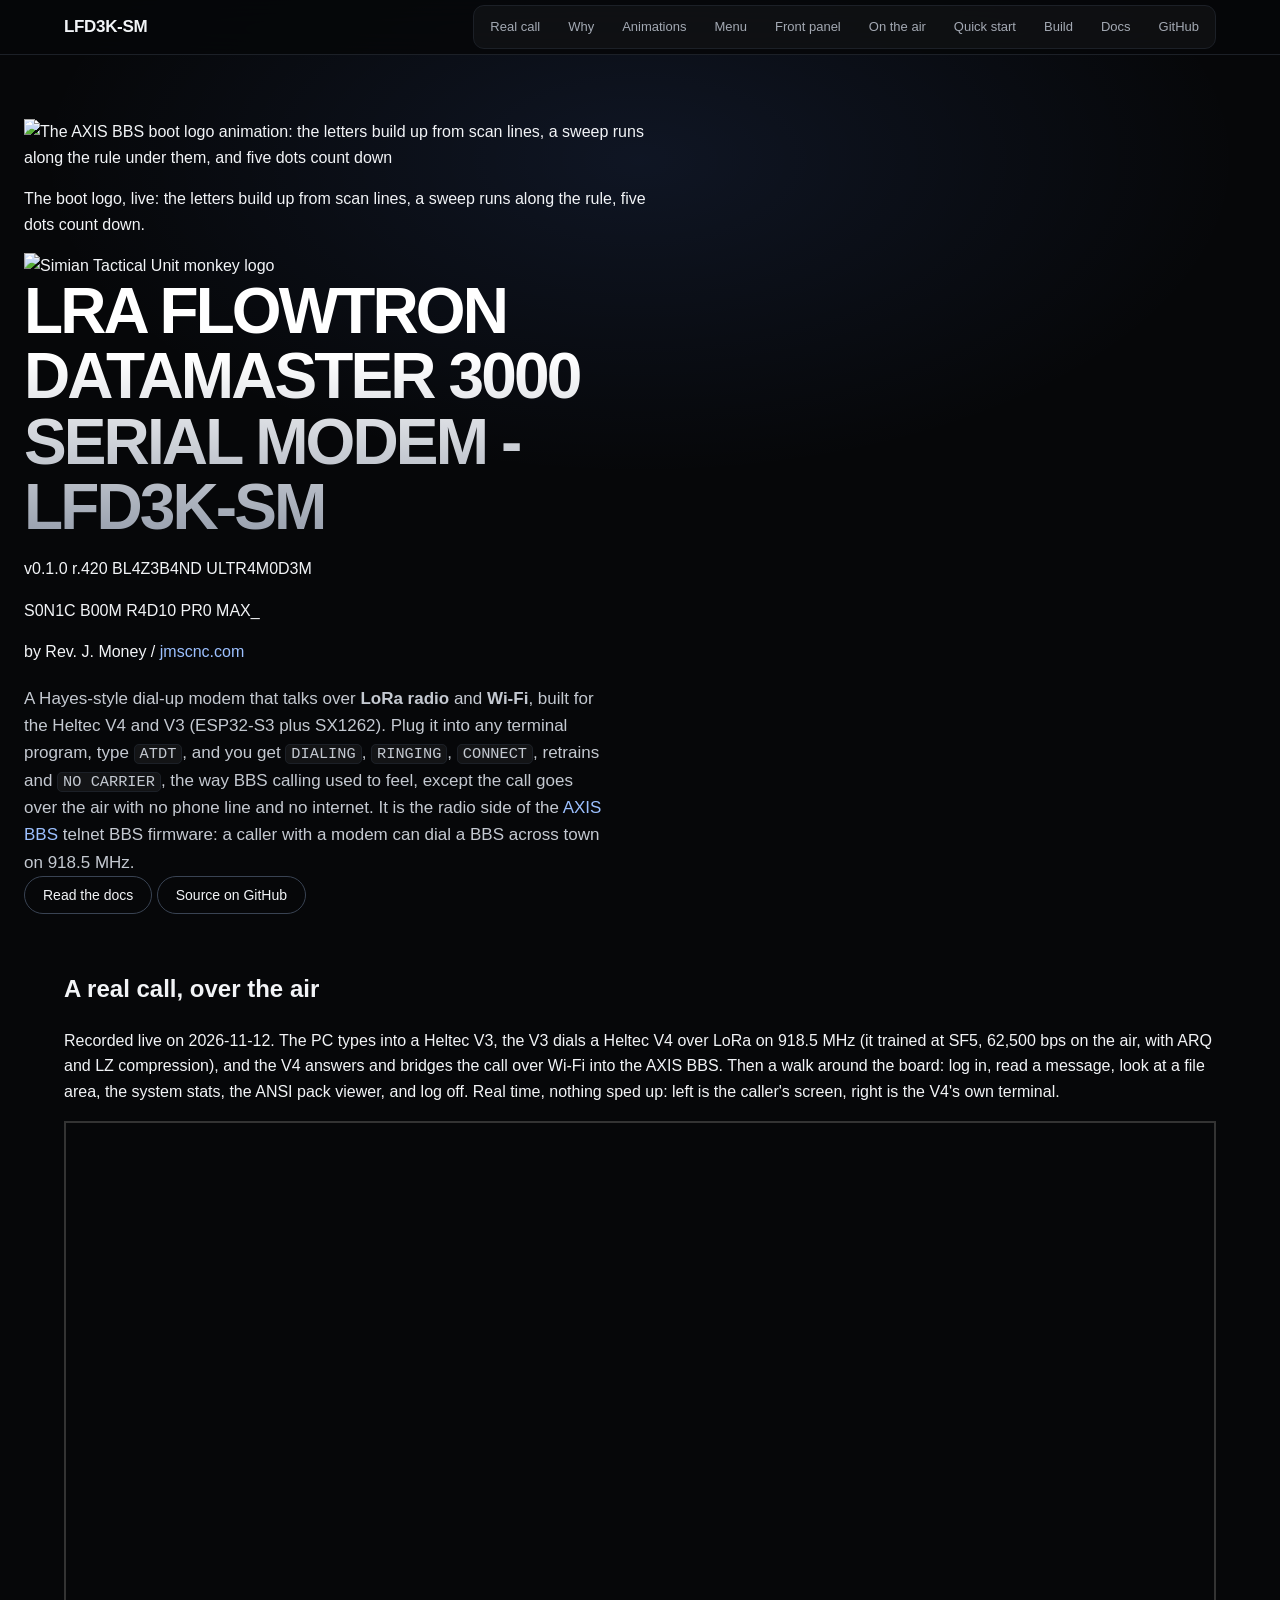
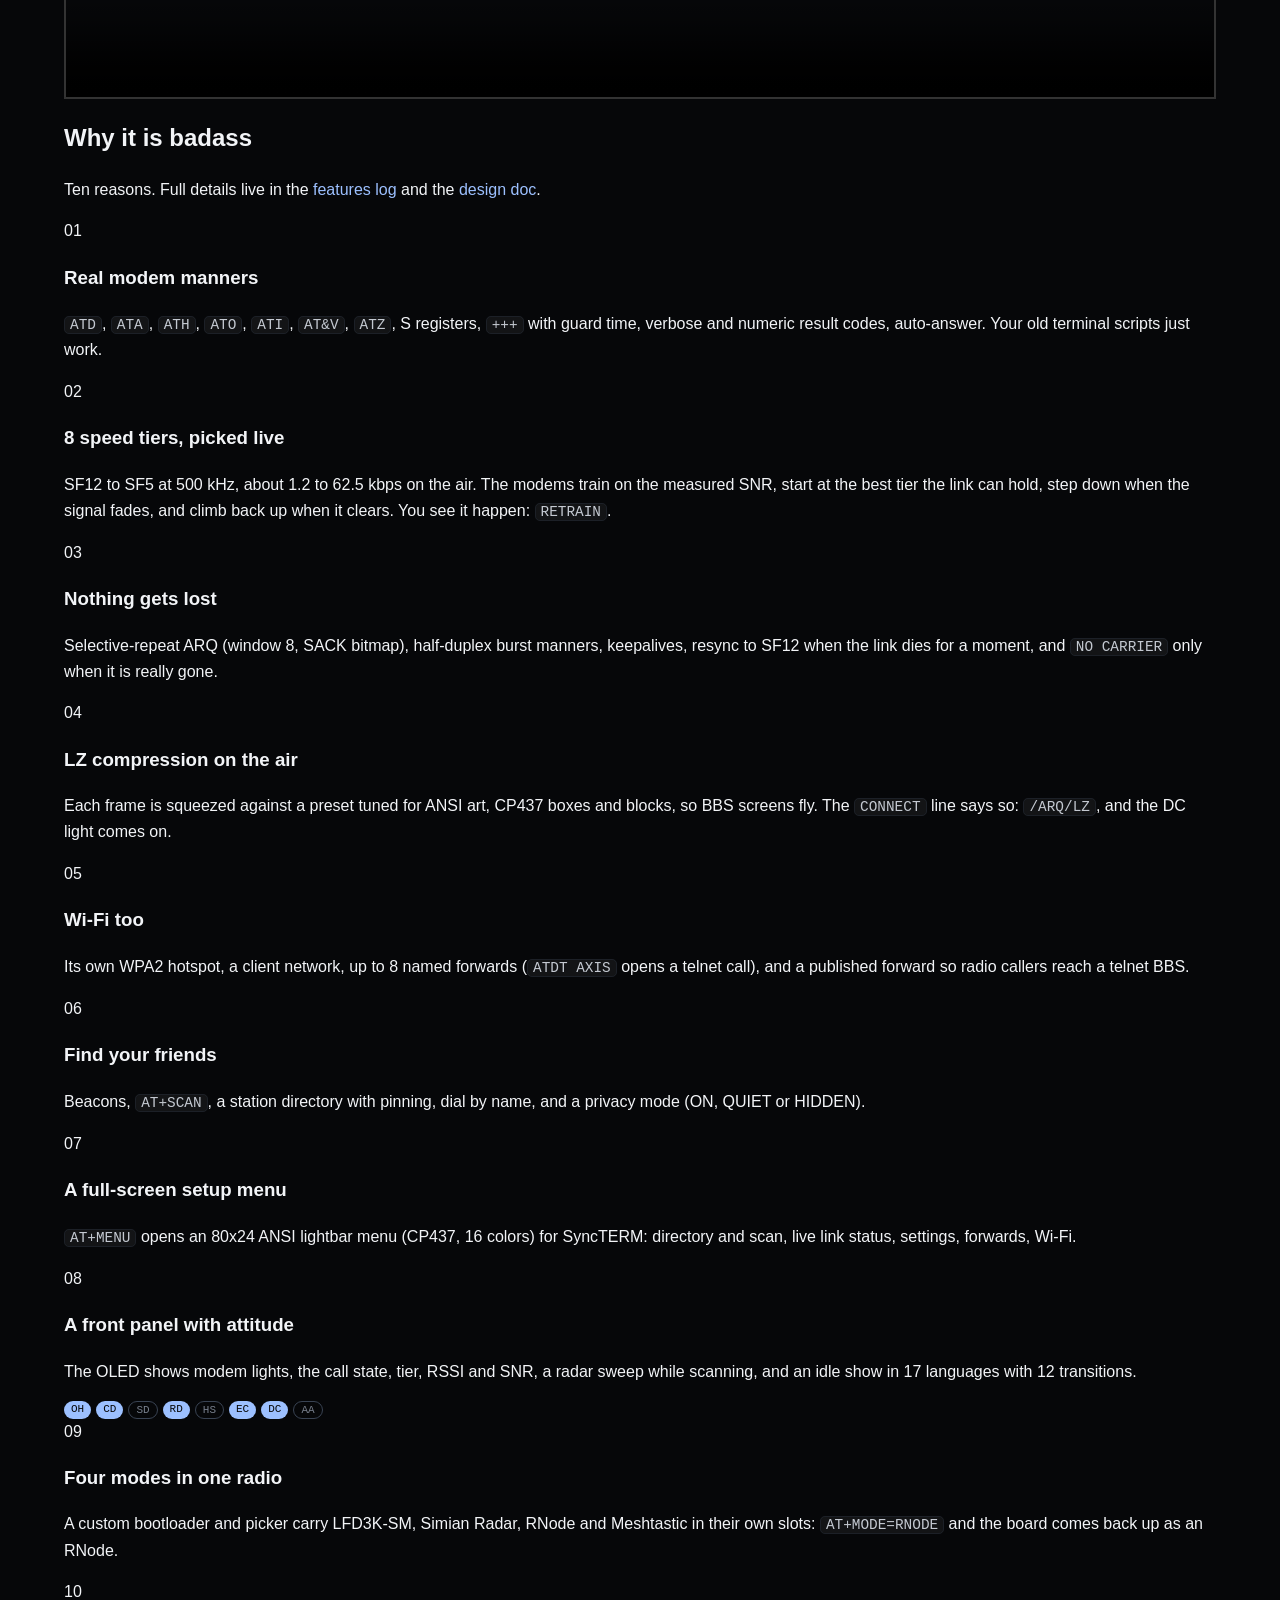
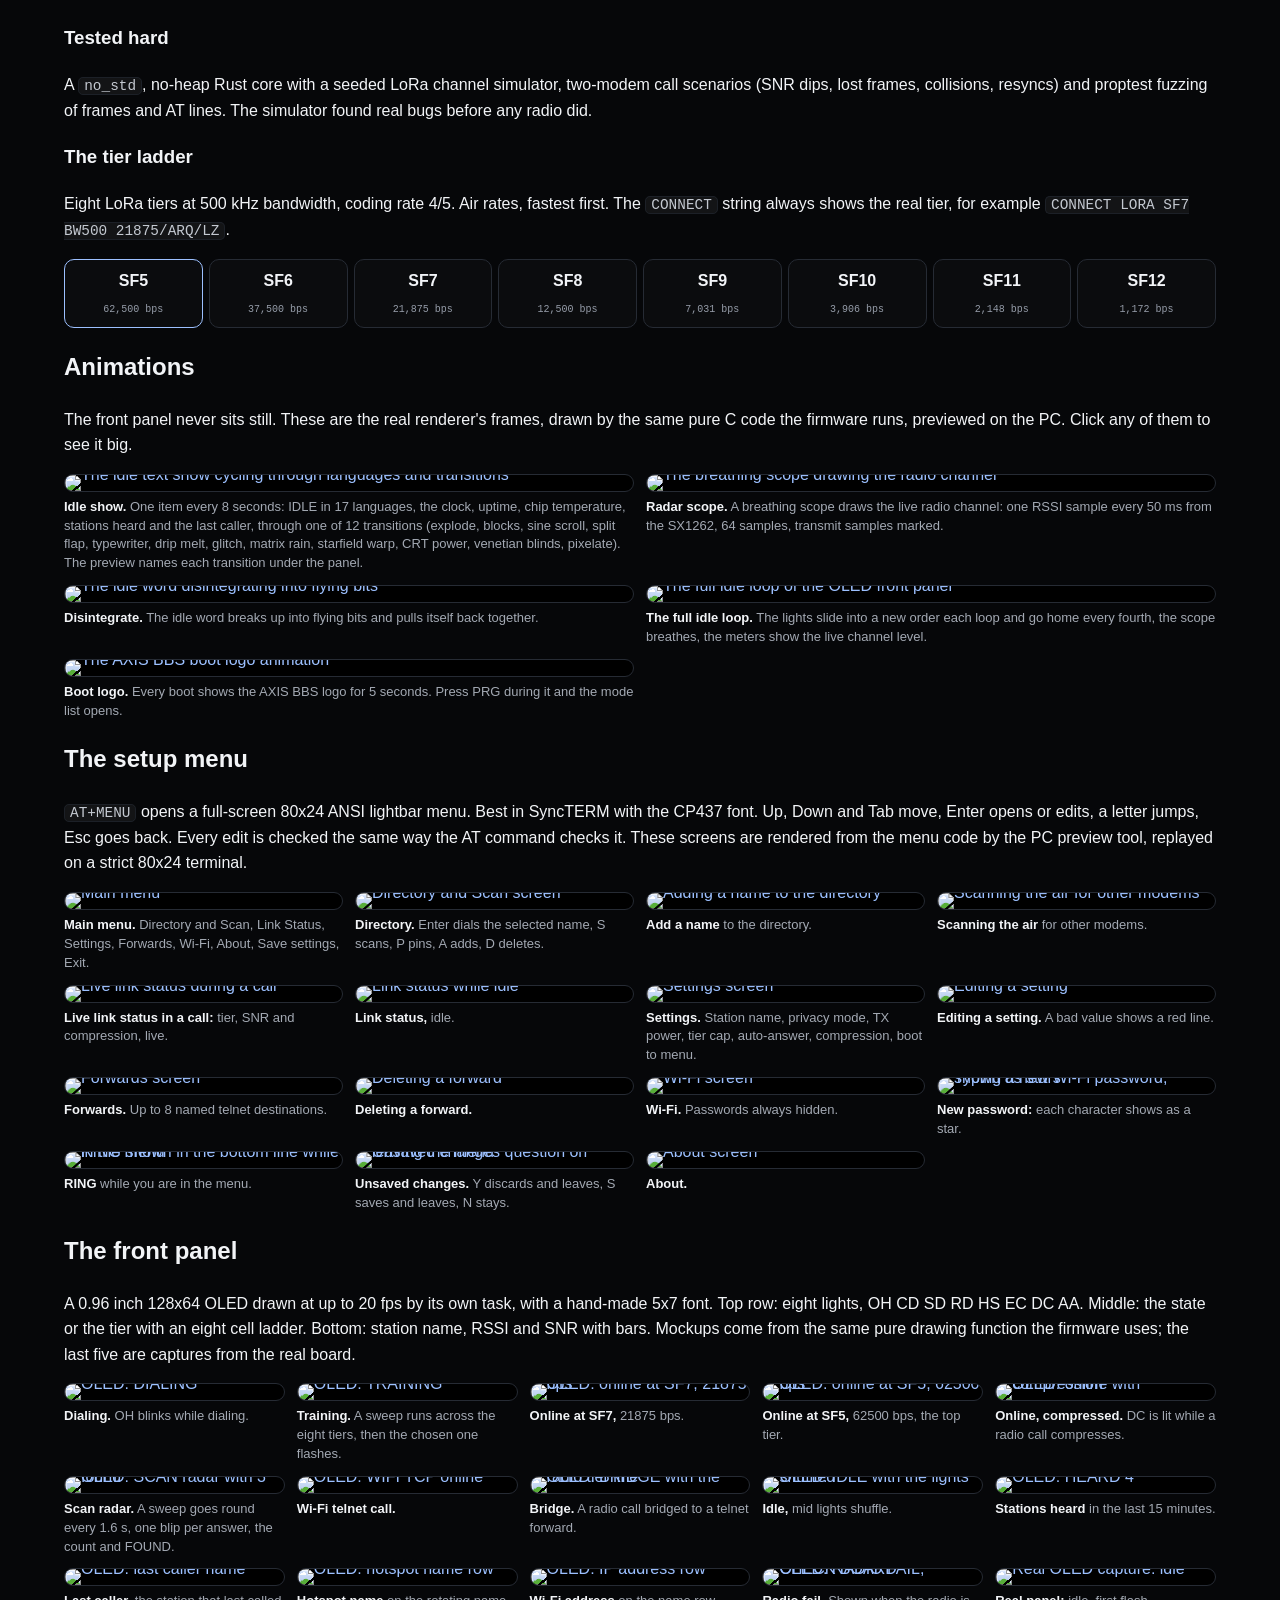
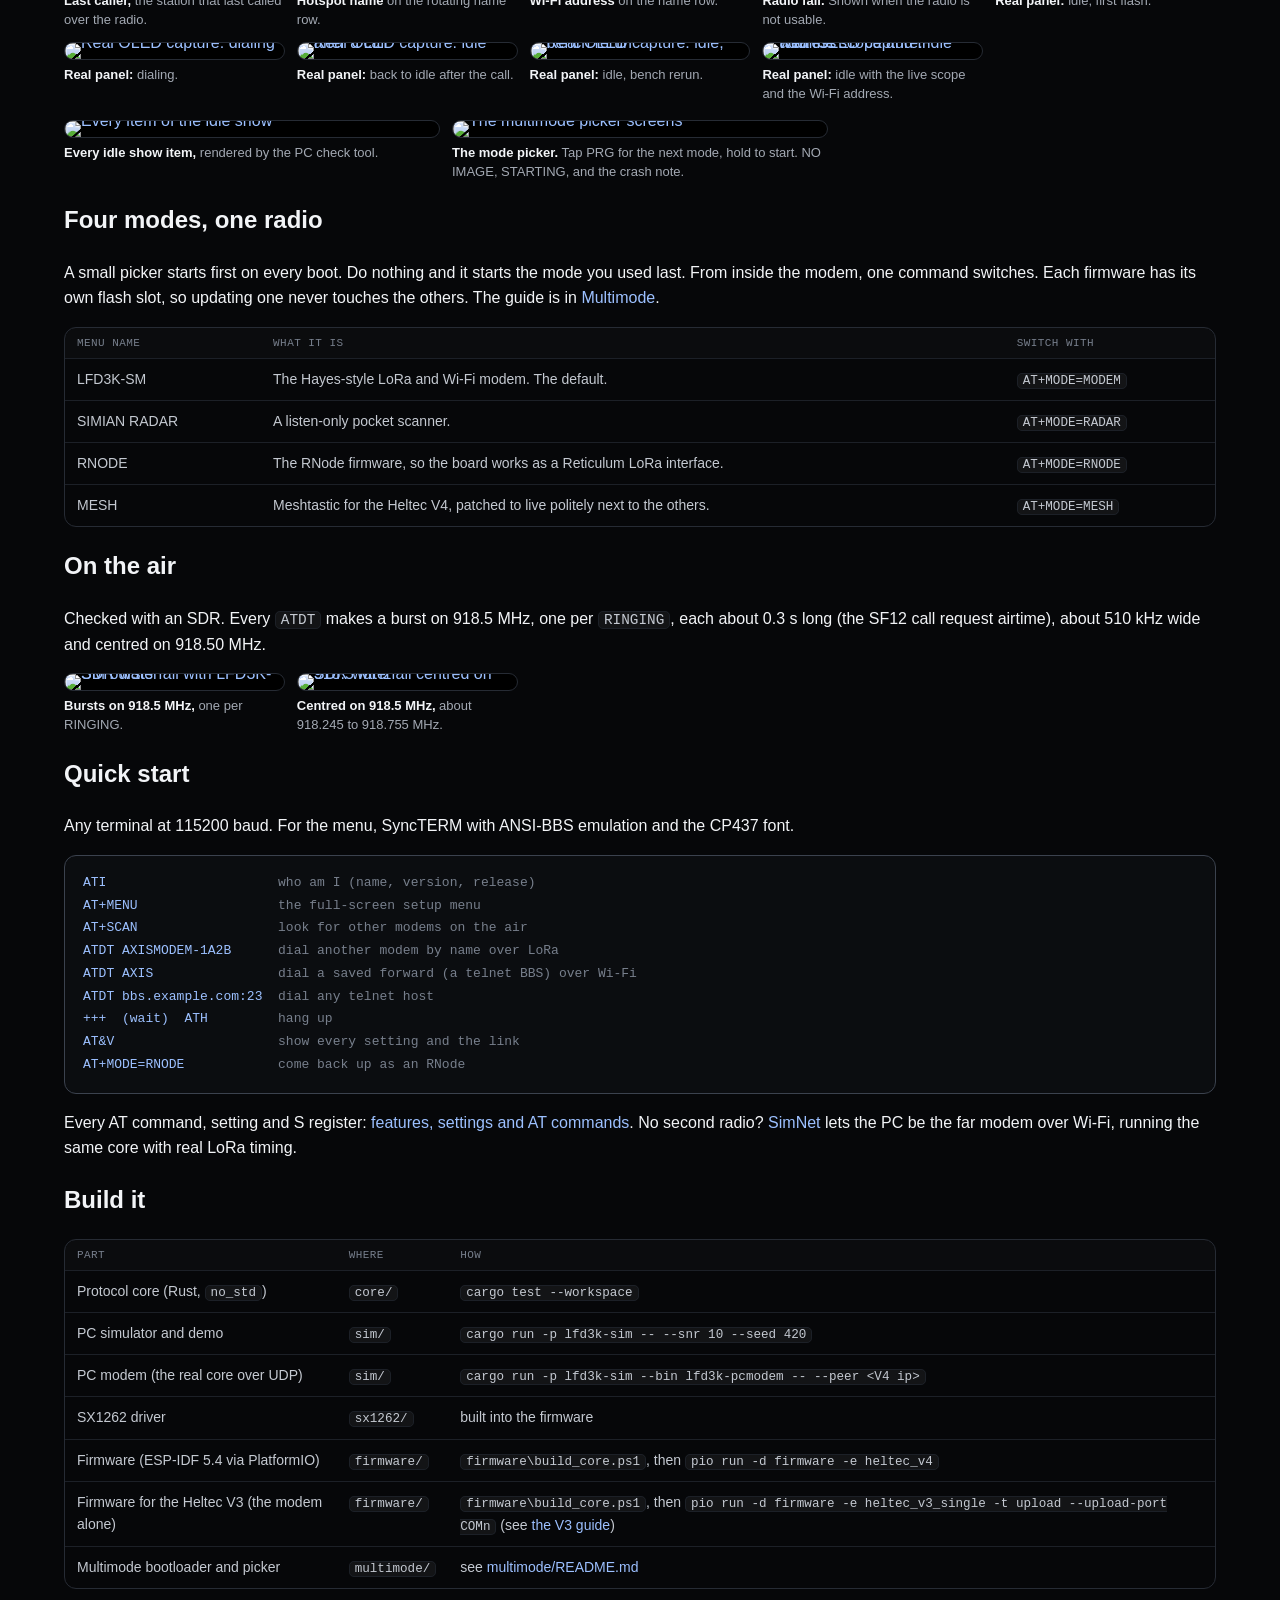
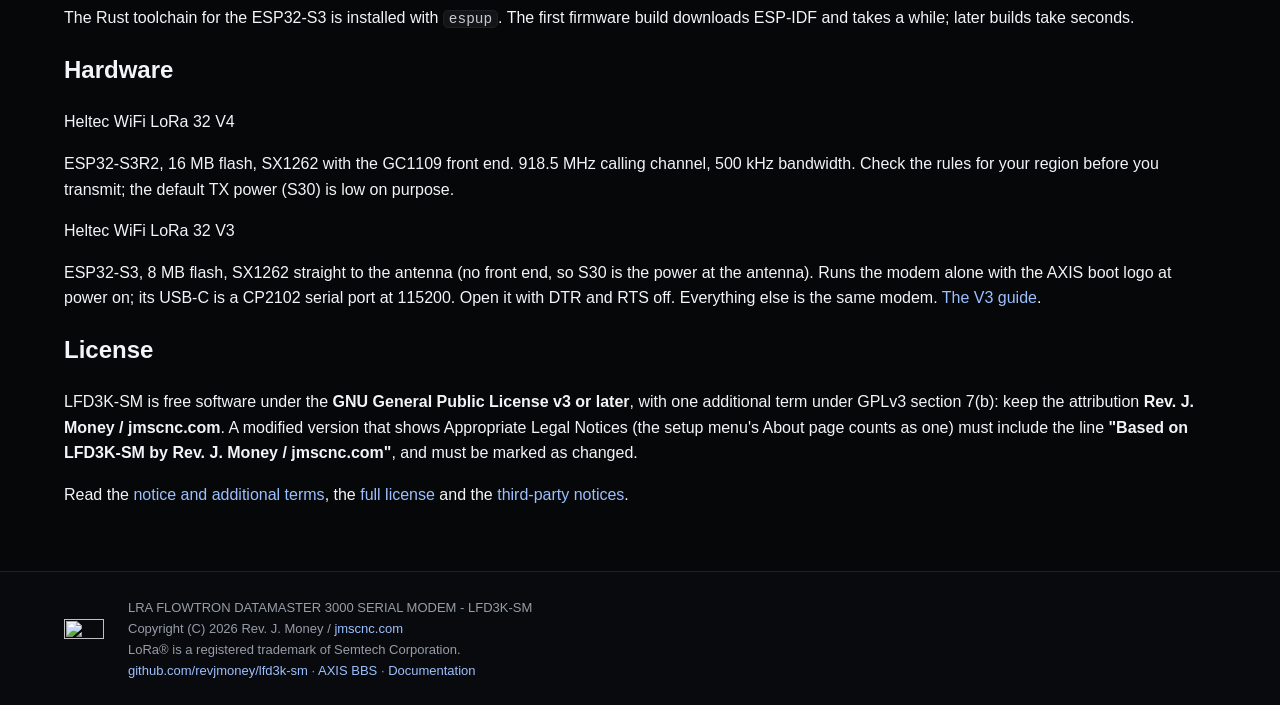
==== commit 1d72bc3b: "Rename product to LRA FLOWTRON DATAMASTER 3000 SERIAL MODEM; fix voice doc and comment mismatches; P" ====
--- a/site/index.html
+++ b/site/index.html
@@ -4,8 +4,8 @@
 <meta charset="utf-8">
 <meta name="viewport" content="width=device-width, initial-scale=1">
 <title>LFD3K-SM: LoRa dial-up modem</title>
-<meta name="description" content="LORA FLOWTRON DATAMASTER 3000 SERIAL MODEM - LFD3K-SM: a Hayes-style dial-up modem over LoRa radio and Wi-Fi for the Heltec V4 and V3, by Rev. J. Money / jmscnc.com.">
-<meta property="og:title" content="LORA FLOWTRON DATAMASTER 3000 SERIAL MODEM - LFD3K-SM">
+<meta name="description" content="LRA FLOWTRON DATAMASTER 3000 SERIAL MODEM - LFD3K-SM: a Hayes-style dial-up modem over LoRa radio and Wi-Fi for the Heltec V4 and V3, by Rev. J. Money / jmscnc.com.">
+<meta property="og:title" content="LRA FLOWTRON DATAMASTER 3000 SERIAL MODEM - LFD3K-SM">
 <meta property="og:description" content="Type ATDT, hear the BBS answer over the air. A Hayes-style modem over LoRa and Wi-Fi for the Heltec V4 and V3.">
 <meta property="og:image" content="docs/img/simian-logo.png">
 <meta name="theme-color" content="#050505">
@@ -45,8 +45,8 @@
     <div class="ident">
       <img class="monkey" src="docs/img/simian-logo.png" width="512" height="548" alt="Simian Tactical Unit monkey logo">
       <div>
-        <h1>LORA FLOWTRON DATAMASTER 3000 SERIAL MODEM <span class="short">- LFD3K-SM</span></h1>
-        <p class="release">v0.5.0 r.420 BL4Z3B4ND ULTR4M0D3M</p>
+        <h1>LRA FLOWTRON DATAMASTER 3000 SERIAL MODEM <span class="short">- LFD3K-SM</span></h1>
+        <p class="release">v0.1.0 r.420 BL4Z3B4ND ULTR4M0D3M</p>
         <p class="tagline">S0N1C B00M R4D10 PR0 MAX<span class="blink" aria-hidden="true">_</span></p>
         <p class="byline">by Rev. J. Money / <a href="https://jmscnc.com">jmscnc.com</a></p>
       </div>
@@ -375,8 +375,9 @@
   <div class="wrap">
     <img src="docs/img/simian-logo.png" width="512" height="548" alt="">
     <div>
-      LORA FLOWTRON DATAMASTER 3000 SERIAL MODEM - LFD3K-SM<br>
+      LRA FLOWTRON DATAMASTER 3000 SERIAL MODEM - LFD3K-SM<br>
       Copyright (C) 2026 Rev. J. Money / <a href="https://jmscnc.com">jmscnc.com</a><br>
+      LoRa&reg; is a registered trademark of Semtech Corporation.<br>
       <a href="https://github.com/revjmoney/lfd3k-sm">github.com/revjmoney/lfd3k-sm</a> ·
       <a href="https://github.com/revjmoney/axis-bbs">AXIS BBS</a> ·
       <a href="docs.html">Documentation</a>
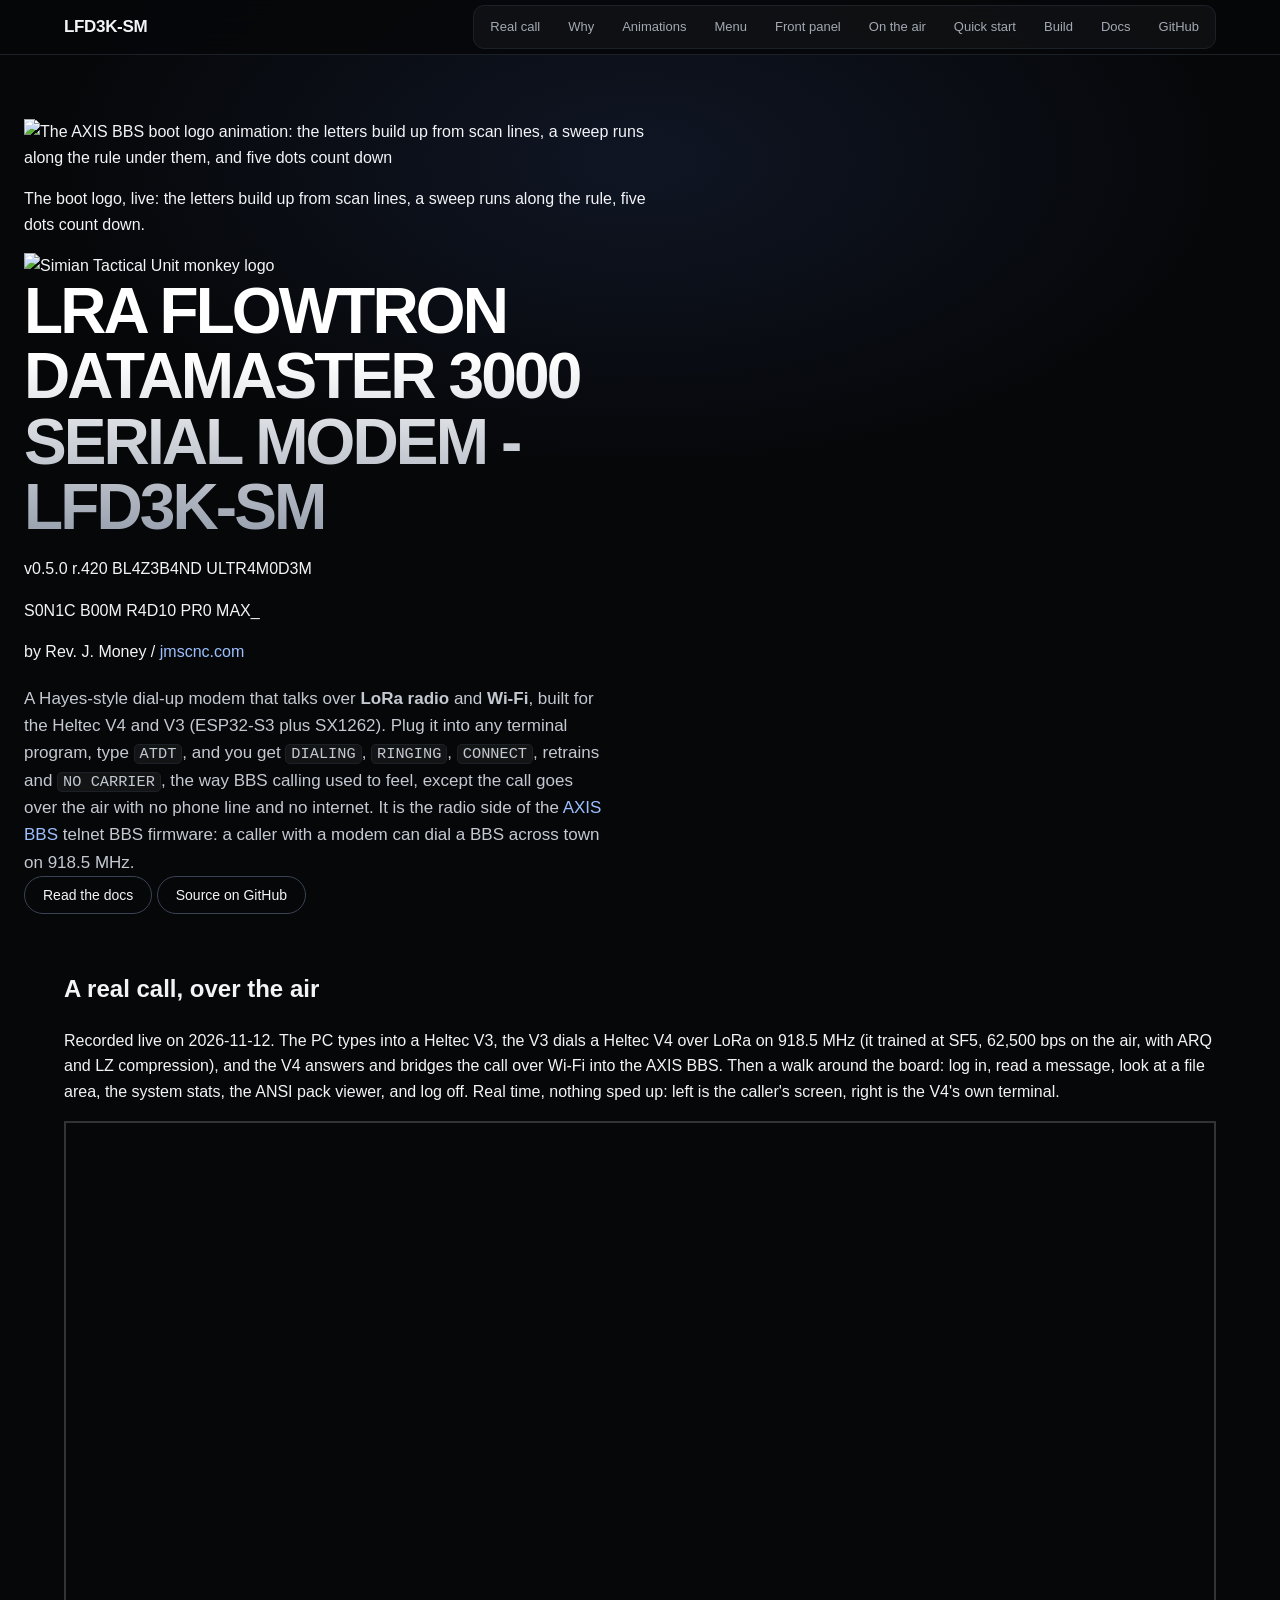
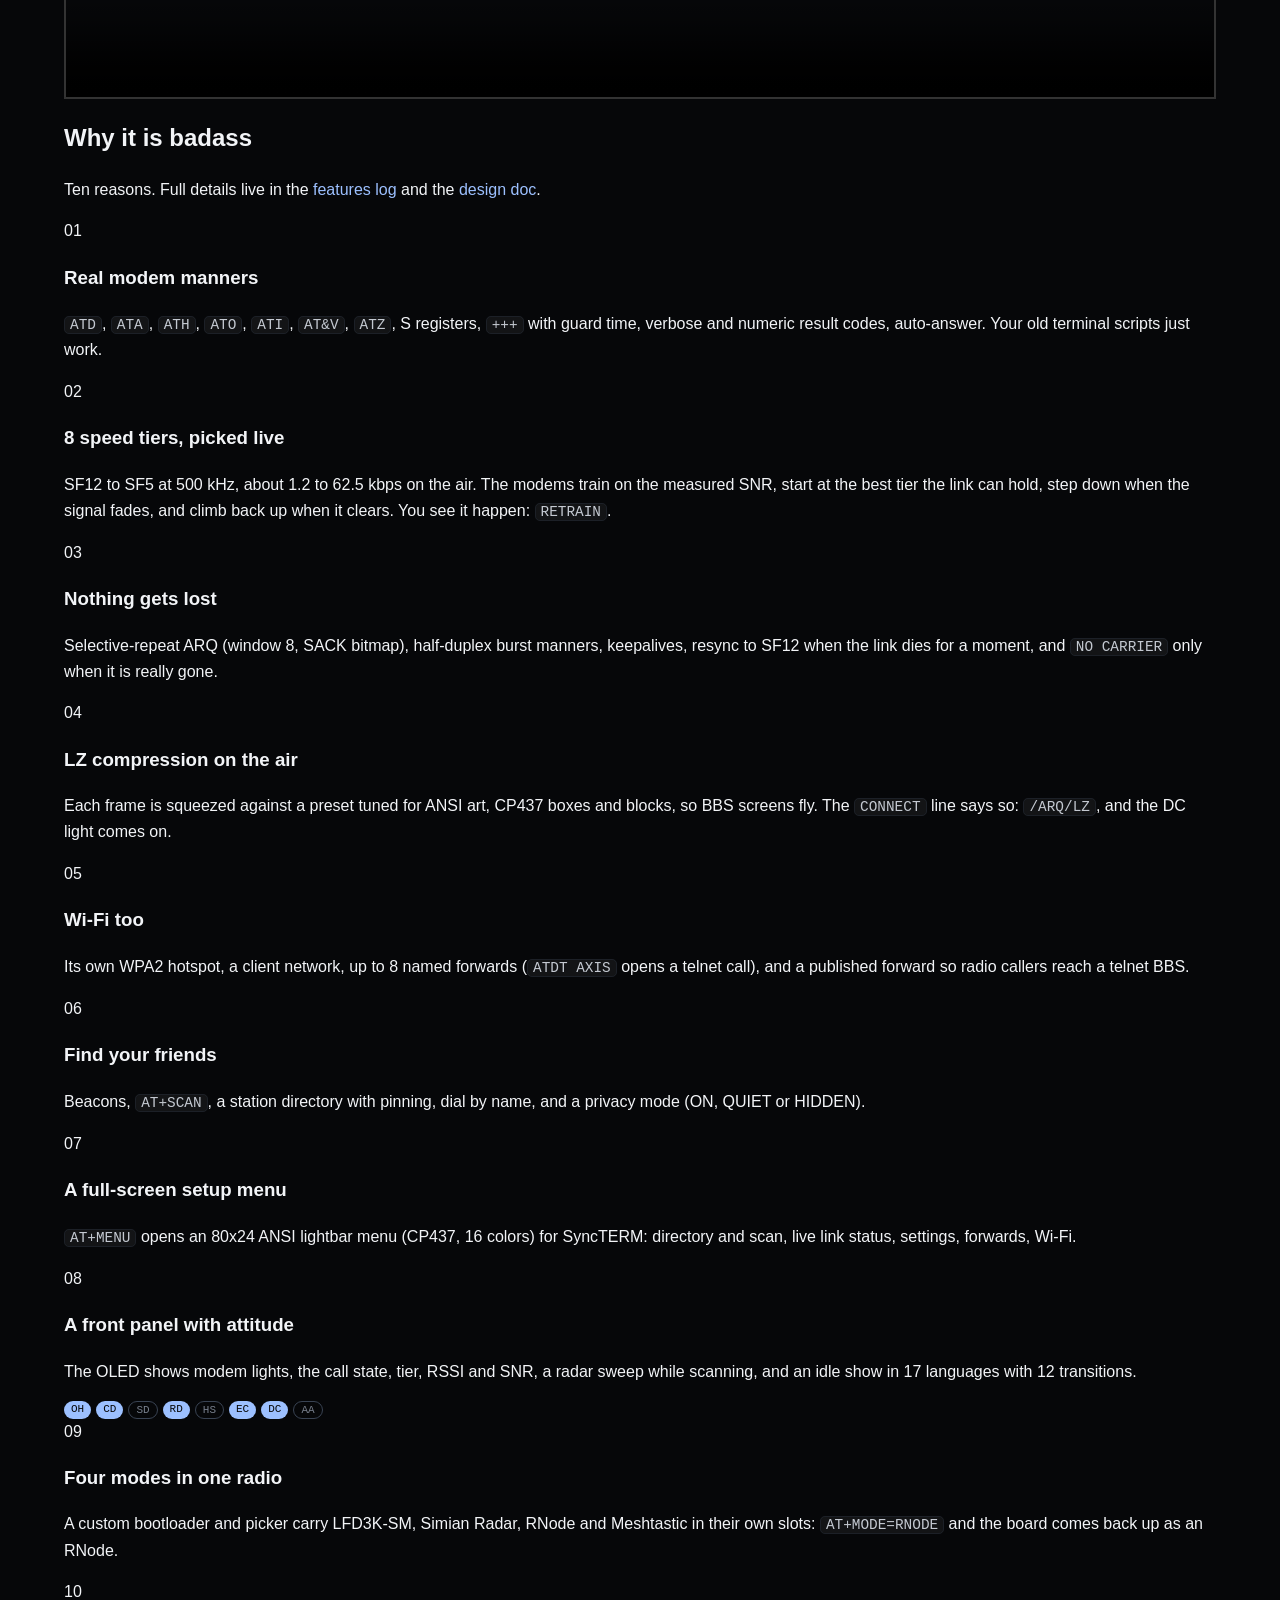
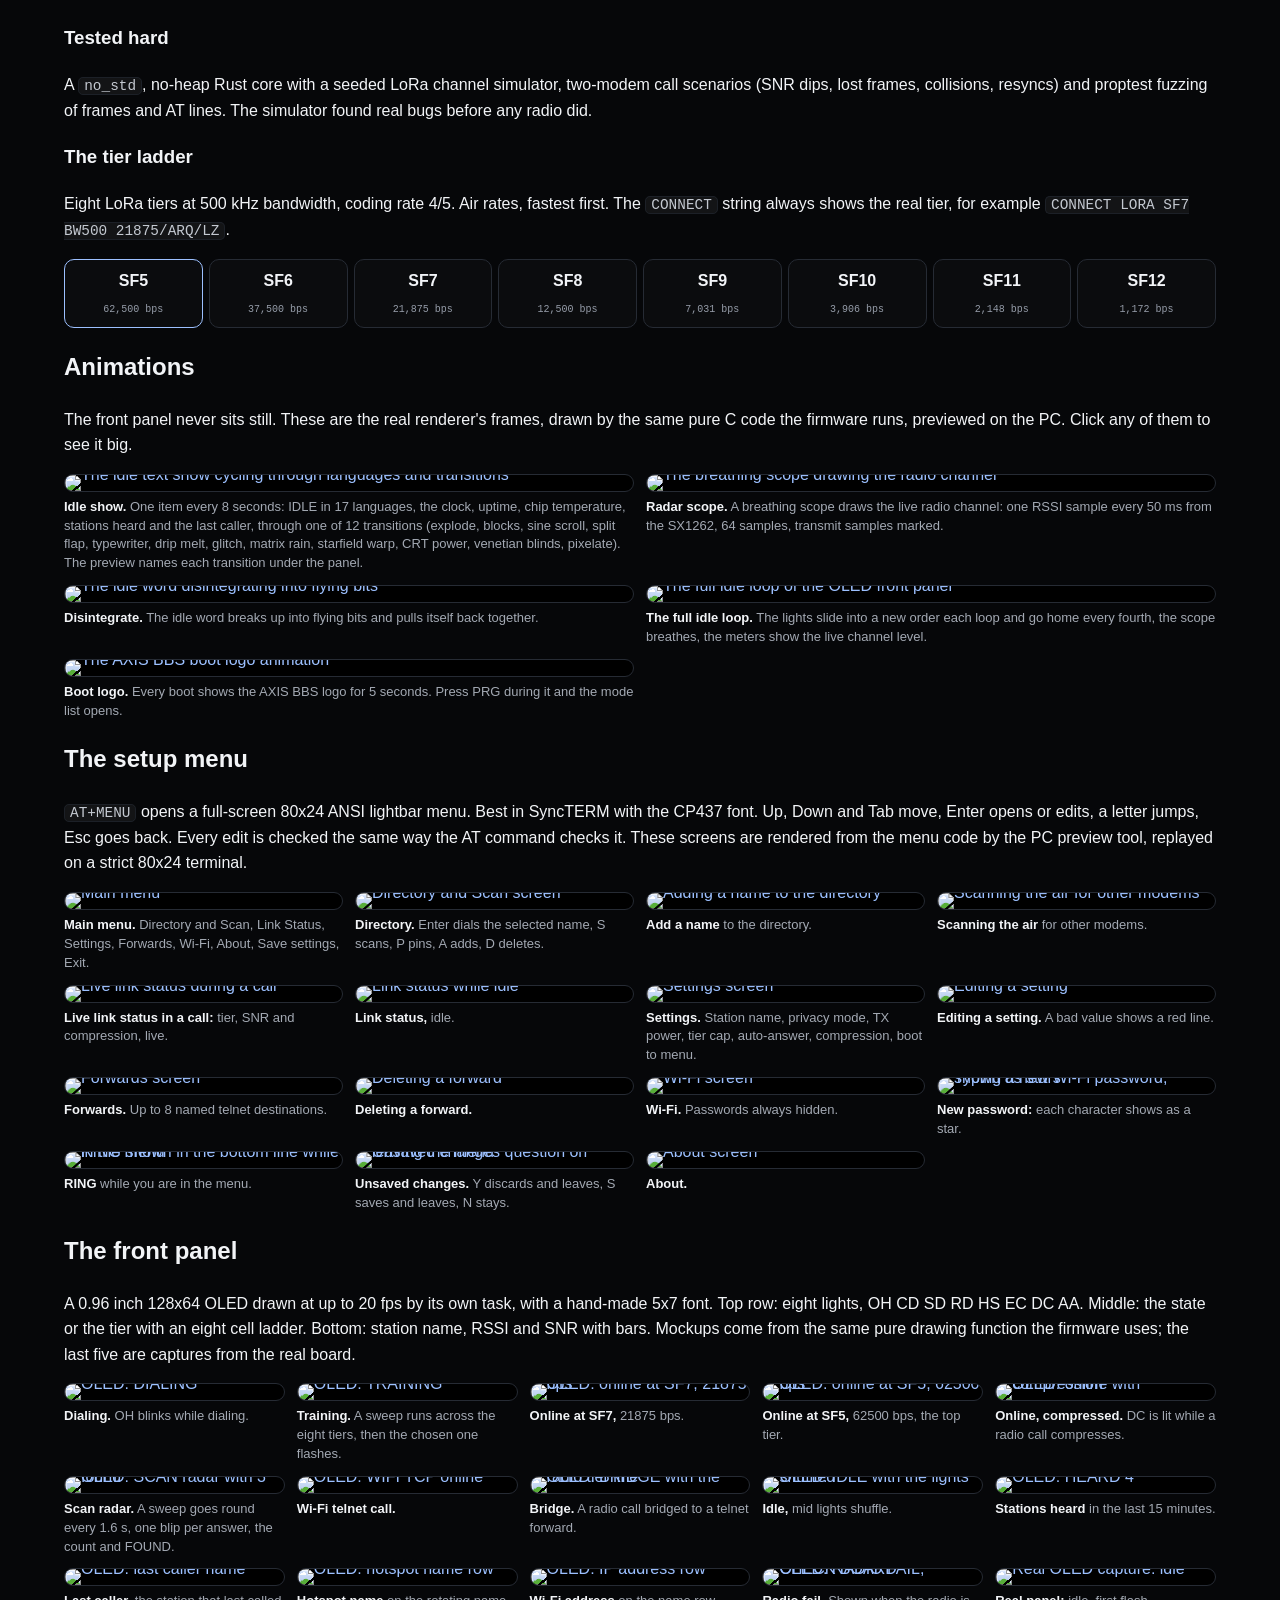
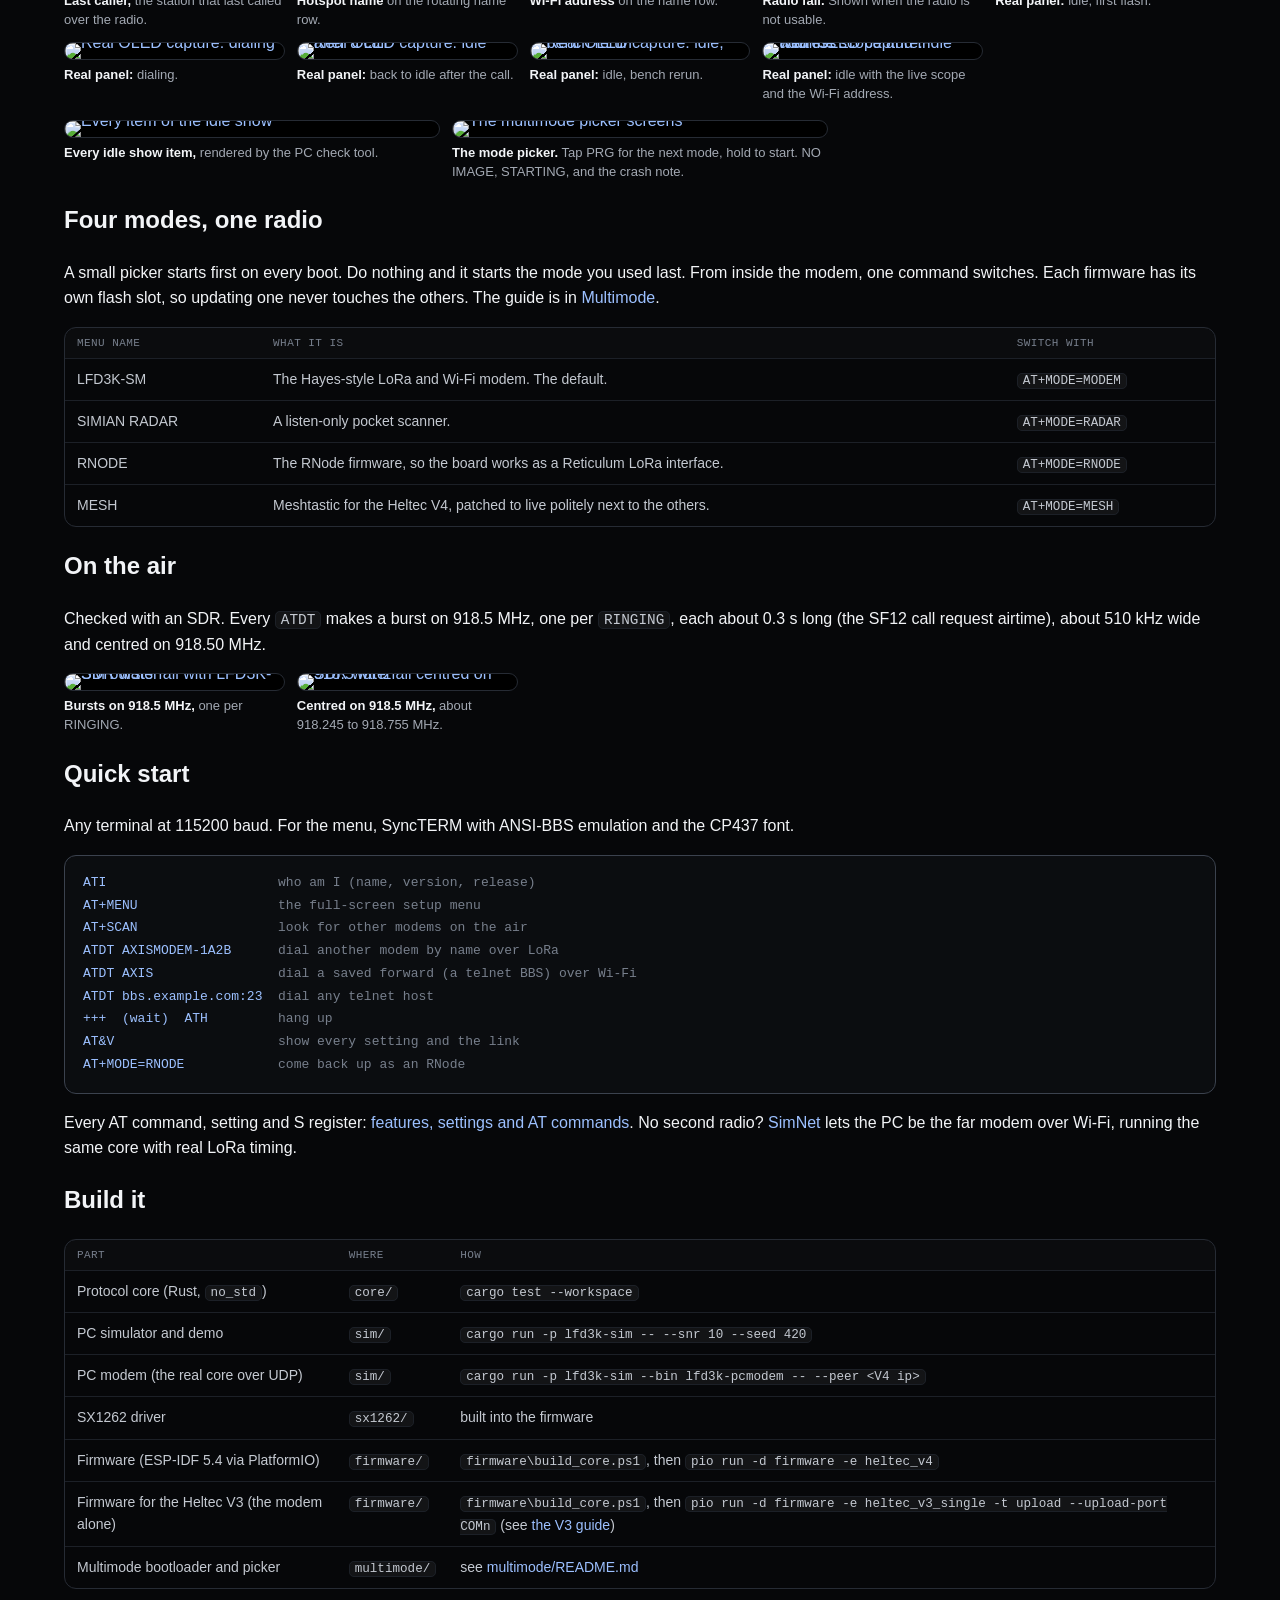
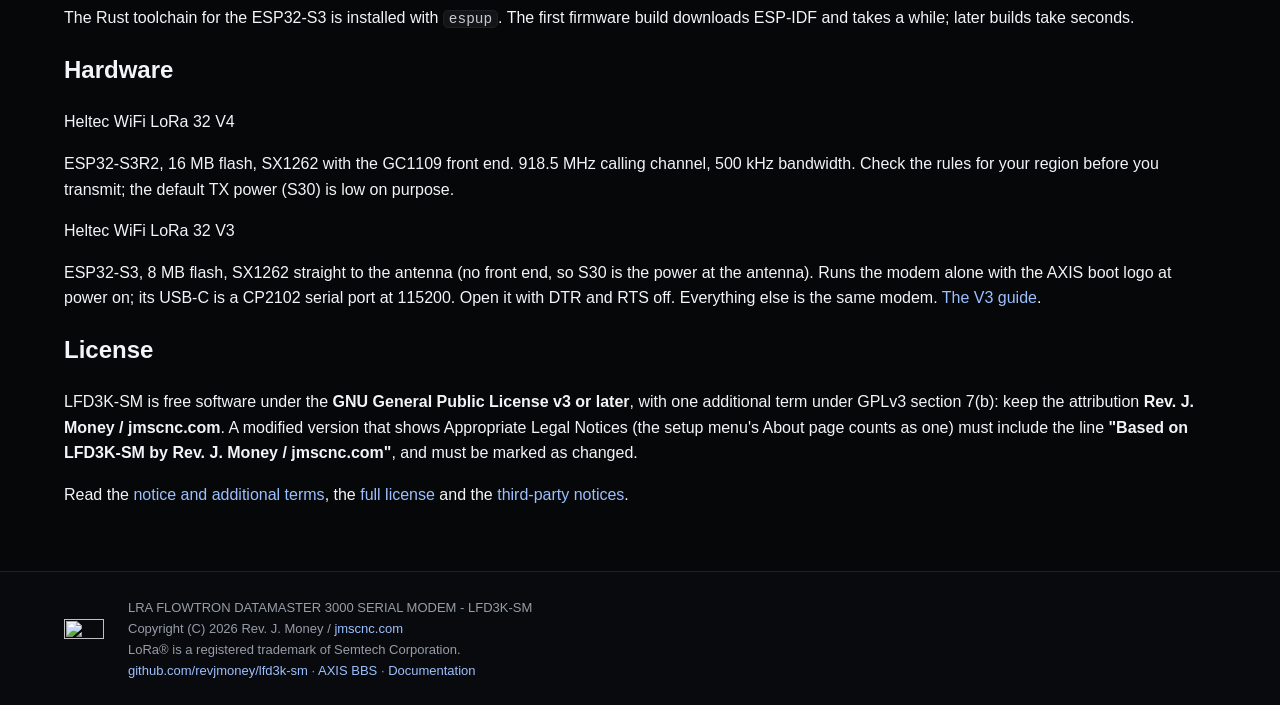
==== commit ce2bd2eb: "Merge main (v0.5.0) into voice-1: ATI keeps the LRA name with v0.5.0; voice and the PC app are 0.5.0" ====
--- a/site/index.html
+++ b/site/index.html
@@ -46,7 +46,7 @@
       <img class="monkey" src="docs/img/simian-logo.png" width="512" height="548" alt="Simian Tactical Unit monkey logo">
       <div>
         <h1>LRA FLOWTRON DATAMASTER 3000 SERIAL MODEM <span class="short">- LFD3K-SM</span></h1>
-        <p class="release">v0.1.0 r.420 BL4Z3B4ND ULTR4M0D3M</p>
+        <p class="release">v0.5.0 r.420 BL4Z3B4ND ULTR4M0D3M</p>
         <p class="tagline">S0N1C B00M R4D10 PR0 MAX<span class="blink" aria-hidden="true">_</span></p>
         <p class="byline">by Rev. J. Money / <a href="https://jmscnc.com">jmscnc.com</a></p>
       </div>
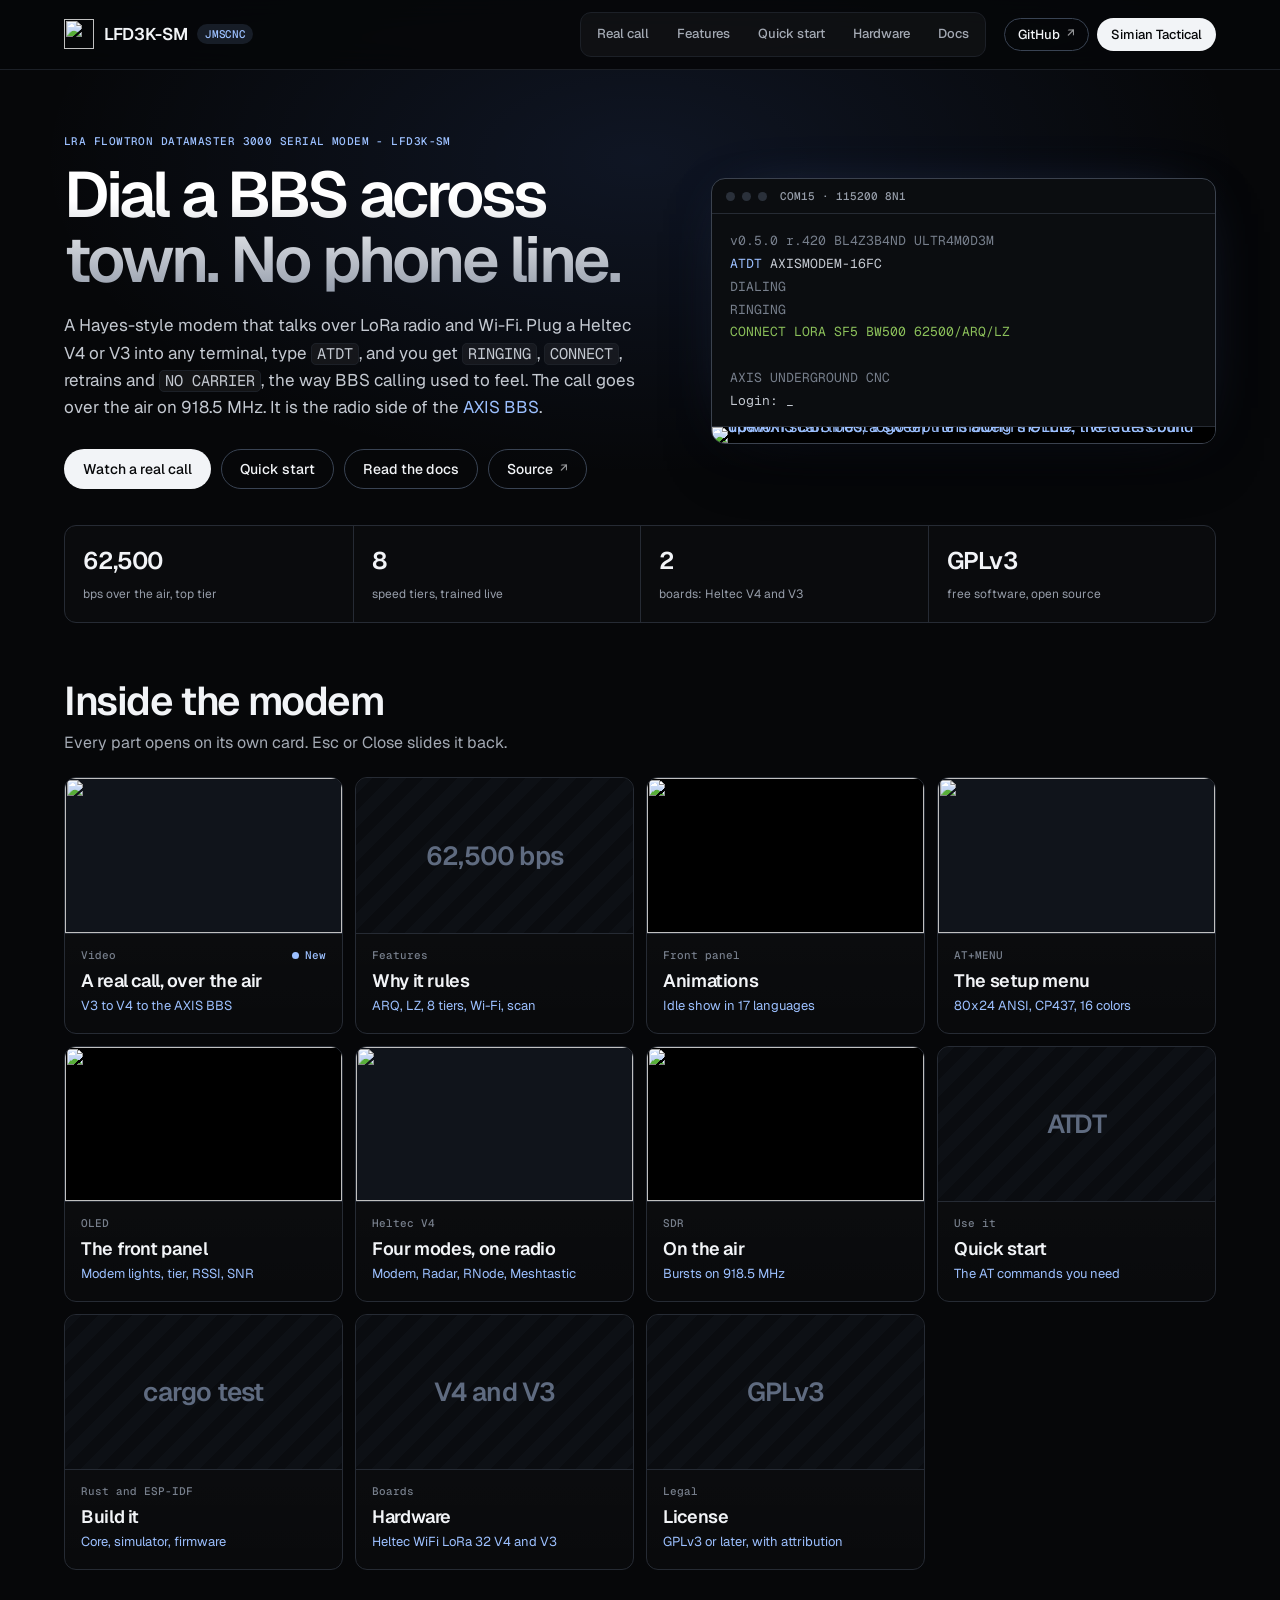
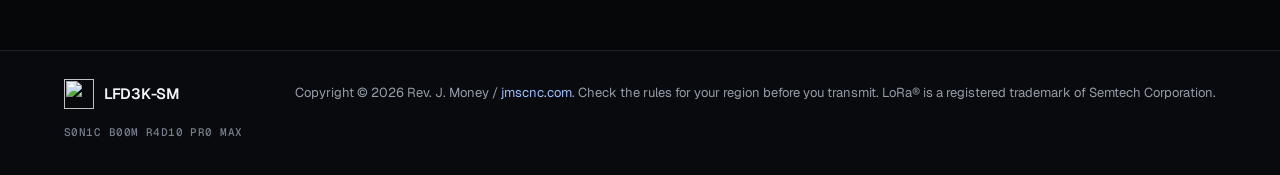
==== commit b69fdac5: "Merge remote-tracking branch 'origin/main' # Conflicts: #	site/docs.html #	site/index.html" ====
--- a/site/index.html
+++ b/site/index.html
@@ -8,301 +8,332 @@
 <meta property="og:title" content="LRA FLOWTRON DATAMASTER 3000 SERIAL MODEM - LFD3K-SM">
 <meta property="og:description" content="Type ATDT, hear the BBS answer over the air. A Hayes-style modem over LoRa and Wi-Fi for the Heltec V4 and V3.">
 <meta property="og:image" content="docs/img/simian-logo.png">
-<meta name="theme-color" content="#050505">
+<meta name="theme-color" content="#060709">
 <link rel="icon" href="docs/img/simian-logo.png">
 <link rel="preconnect" href="https://fonts.googleapis.com">
 <link rel="preconnect" href="https://fonts.gstatic.com" crossorigin>
-<link href="https://fonts.googleapis.com/css2?family=IBM+Plex+Mono:wght@400;600&family=VT323&display=swap" rel="stylesheet">
+<link href="https://fonts.googleapis.com/css2?family=Geist:wght@400;500;600&family=Geist+Mono:wght@400;500&display=swap" rel="stylesheet">
 <link rel="stylesheet" href="style.css">
 </head>
 <body>
 
-<header class="topbar">
-  <div class="wrap">
-    <a class="brand" href="./">LFD3K-SM</a>
-    <nav aria-label="Sections">
-      <a href="#call">Real call</a>
-      <a href="#why">Why</a>
-      <a href="#animations">Animations</a>
-      <a href="#menu">Menu</a>
-      <a href="#panel">Front panel</a>
-      <a href="#air">On the air</a>
-      <a href="#quickstart">Quick start</a>
-      <a href="#build">Build</a>
+<header class="site-header">
+  <div class="wrap header-inner">
+    <a class="brand" href="./"><img src="docs/img/simian-logo.png" width="512" height="548" alt=""> LFD3K-SM <small>JMSCNC</small></a>
+    <nav class="nav" aria-label="Sections">
+      <a href="#call" data-card="call">Real call</a>
+      <a href="#why" data-card="why">Features</a>
+      <a href="#quickstart" data-card="quickstart">Quick start</a>
+      <a href="#hardware" data-card="hardware">Hardware</a>
       <a href="docs.html">Docs</a>
-      <a href="https://github.com/revjmoney/lfd3k-sm">GitHub</a>
     </nav>
+    <div class="header-cta">
+      <a class="btn btn-sm btn-github" href="https://github.com/revjmoney/lfd3k-sm">GitHub <span class="arw" aria-hidden="true">&#8599;</span></a>
+      <a class="btn btn-sm btn-primary" href="https://jmscnc.com/simiantacticaltoolbox">Simian Tactical</a>
+    </div>
   </div>
 </header>
 
-<main>
-<div class="hero">
-  <div class="wrap">
-    <img class="hero-logo pixel" src="multimode/preview/logo.gif" width="512" height="256"
-         alt="The AXIS BBS boot logo animation: the letters build up from scan lines, a sweep runs along the rule under them, and five dots count down">
-    <p class="hero-cap">The boot logo, live: the letters build up from scan lines, a sweep runs along the rule, five dots count down.</p>
-
-    <div class="ident">
-      <img class="monkey" src="docs/img/simian-logo.png" width="512" height="548" alt="Simian Tactical Unit monkey logo">
+<main class="wrap">
+  <section class="hero">
+    <div>
+      <p class="kicker">LRA FLOWTRON DATAMASTER 3000 SERIAL MODEM - LFD3K-SM</p>
+      <h1>Dial a BBS across town. No phone line.</h1>
+      <p class="lede">A Hayes-style modem that talks over LoRa radio and Wi-Fi. Plug a Heltec V4 or V3 into any terminal,
+        type <code>ATDT</code>, and you get <code>RINGING</code>, <code>CONNECT</code>, retrains and
+        <code>NO CARRIER</code>, the way BBS calling used to feel. The call goes over the air on 918.5&nbsp;MHz. It is the
+        radio side of the <a href="https://github.com/revjmoney/axis-bbs">AXIS BBS</a>.</p>
+      <div class="actions">
+        <a class="btn btn-primary" href="#call" data-card="call">Watch a real call</a>
+        <a class="btn" href="#quickstart" data-card="quickstart">Quick start</a>
+        <a class="btn" href="docs.html">Read the docs</a>
+        <a class="btn" href="https://github.com/revjmoney/lfd3k-sm">Source <span class="arw" aria-hidden="true">&#8599;</span></a>
+      </div>
+    </div>
+    <div class="console" aria-label="A sample call">
+      <div class="bar"><i></i><i></i><i></i><span>COM15 &middot; 115200 8N1</span></div>
+      <pre><span class="dim">v0.5.0 r.420 BL4Z3B4ND ULTR4M0D3M</span>
+<span class="acc">ATDT</span> AXISMODEM-16FC
+<span class="dim">DIALING</span>
+<span class="dim">RINGING</span>
+<span class="ok">CONNECT LORA SF5 BW500 62500/ARQ/LZ</span>
+
+<span class="dim">AXIS UNDERGROUND CNC</span>
+Login: _</pre>
+      <a class="console-oled shot" href="multimode/preview/logo.gif"><img class="pixel" src="multimode/preview/logo.gif" width="512" height="256"
+        alt="The AXIS BBS boot logo on the modem's OLED: the letters build up from scan lines, a sweep runs along the rule, five dots count down"></a>
+    </div>
+  </section>
+
+  <div class="stats">
+    <div><b>62,500</b><span>bps over the air, top tier</span></div>
+    <div><b>8</b><span>speed tiers, trained live</span></div>
+    <div><b>2</b><span>boards: Heltec V4 and V3</span></div>
+    <div><b>GPLv3</b><span>free software, open source</span></div>
+  </div>
+
+  <section class="section" aria-labelledby="inside">
+    <div class="section-head">
       <div>
-        <h1>LRA FLOWTRON DATAMASTER 3000 SERIAL MODEM <span class="short">- LFD3K-SM</span></h1>
-        <p class="release">v0.5.0 r.420 BL4Z3B4ND ULTR4M0D3M</p>
-        <p class="tagline">S0N1C B00M R4D10 PR0 MAX<span class="blink" aria-hidden="true">_</span></p>
-        <p class="byline">by Rev. J. Money / <a href="https://jmscnc.com">jmscnc.com</a></p>
+        <h2 id="inside">Inside the modem</h2>
+        <p>Every part opens on its own card. Esc or Close slides it back.</p>
       </div>
     </div>
-
-    <p class="lede">A Hayes-style dial-up modem that talks over <b>LoRa radio</b> and <b>Wi-Fi</b>, built for the
-      Heltec V4 and V3 (ESP32-S3 plus SX1262). Plug it into any terminal program, type <code>ATDT</code>, and you get
-      <code>DIALING</code>, <code>RINGING</code>, <code>CONNECT</code>, retrains and <code>NO CARRIER</code>, the way BBS
-      calling used to feel, except the call goes over the air with no phone line and no internet. It is the radio side
-      of the <a href="https://github.com/revjmoney/axis-bbs">AXIS BBS</a> telnet BBS firmware: a caller with a modem can
-      dial a BBS across town on 918.5 MHz.</p>
-
-    <div class="cta">
-      <a class="btn" href="docs.html">Read the docs</a>
-      <a class="btn alt" href="https://github.com/revjmoney/lfd3k-sm">Source on GitHub</a>
-    </div>
-  </div>
-</div>
-
-<section id="call">
-  <div class="wrap">
-    <h2>A real call, over the air</h2>
-    <p>Recorded live on 2026-11-12. The PC types into a Heltec V3, the V3 dials a Heltec V4 over LoRa on 918.5 MHz
+    <div class="grid">
+      <a class="mod" href="#call" data-card="call">
+        <span class="cover"><img src="docs/video/lfd3k-radio-call-poster.jpg" alt="" loading="lazy"></span>
+        <span class="mod-body"><span class="mod-top"><span class="group-label">Video</span><span class="status s-new"><i></i>New</span></span>
+          <span class="mod-title">A real call, over the air</span><span class="sub">V3 to V4 to the AXIS BBS</span></span></a>
+      <a class="mod" href="#why" data-card="why">
+        <span class="cover blank"><span>62,500 bps</span></span>
+        <span class="mod-body"><span class="mod-top"><span class="group-label">Features</span></span>
+          <span class="mod-title">Why it rules</span><span class="sub">ARQ, LZ, 8 tiers, Wi-Fi, scan</span></span></a>
+      <a class="mod" href="#animations" data-card="animations">
+        <span class="cover"><img class="pixel" src="docs/phase2-bench/mockups/idle-show.gif" alt="" loading="lazy"></span>
+        <span class="mod-body"><span class="mod-top"><span class="group-label">Front panel</span></span>
+          <span class="mod-title">Animations</span><span class="sub">Idle show in 17 languages</span></span></a>
+      <a class="mod" href="#menu" data-card="menu">
+        <span class="cover"><img src="docs/phase4-bench/menu/01-main.png" alt="" loading="lazy"></span>
+        <span class="mod-body"><span class="mod-top"><span class="group-label">AT+MENU</span></span>
+          <span class="mod-title">The setup menu</span><span class="sub">80x24 ANSI, CP437, 16 colors</span></span></a>
+      <a class="mod" href="#panel" data-card="panel">
+        <span class="cover"><img class="pixel" src="docs/phase2-bench/mockups/online_sf5.png" alt="" loading="lazy"></span>
+        <span class="mod-body"><span class="mod-top"><span class="group-label">OLED</span></span>
+          <span class="mod-title">The front panel</span><span class="sub">Modem lights, tier, RSSI, SNR</span></span></a>
+      <a class="mod" href="#multimode" data-card="multimode">
+        <span class="cover"><img src="multimode/preview/menu.png" alt="" loading="lazy"></span>
+        <span class="mod-body"><span class="mod-top"><span class="group-label">Heltec V4</span></span>
+          <span class="mod-title">Four modes, one radio</span><span class="sub">Modem, Radar, RNode, Meshtastic</span></span></a>
+      <a class="mod" href="#air" data-card="air">
+        <span class="cover"><img class="pixel" src="docs/phase2-bench/sdr-waterfall-918500.png" alt="" loading="lazy"></span>
+        <span class="mod-body"><span class="mod-top"><span class="group-label">SDR</span></span>
+          <span class="mod-title">On the air</span><span class="sub">Bursts on 918.5 MHz</span></span></a>
+      <a class="mod" href="#quickstart" data-card="quickstart">
+        <span class="cover blank"><span>ATDT</span></span>
+        <span class="mod-body"><span class="mod-top"><span class="group-label">Use it</span></span>
+          <span class="mod-title">Quick start</span><span class="sub">The AT commands you need</span></span></a>
+      <a class="mod" href="#build" data-card="build">
+        <span class="cover blank"><span>cargo test</span></span>
+        <span class="mod-body"><span class="mod-top"><span class="group-label">Rust and ESP-IDF</span></span>
+          <span class="mod-title">Build it</span><span class="sub">Core, simulator, firmware</span></span></a>
+      <a class="mod" href="#hardware" data-card="hardware">
+        <span class="cover blank"><span>V4 and V3</span></span>
+        <span class="mod-body"><span class="mod-top"><span class="group-label">Boards</span></span>
+          <span class="mod-title">Hardware</span><span class="sub">Heltec WiFi LoRa 32 V4 and V3</span></span></a>
+      <a class="mod" href="#license" data-card="license">
+        <span class="cover blank"><span>GPLv3</span></span>
+        <span class="mod-body"><span class="mod-top"><span class="group-label">Legal</span></span>
+          <span class="mod-title">License</span><span class="sub">GPLv3 or later, with attribution</span></span></a>
+    </div>
+  </section>
+</main>
+
+<footer class="site-footer">
+  <div class="wrap footer-inner">
+    <a class="brand" href="./"><img src="docs/img/simian-logo.png" width="512" height="548" alt=""> LFD3K-SM</a>
+    <span>Copyright &copy; 2026 Rev. J. Money / <a href="https://jmscnc.com">jmscnc.com</a>. Check the rules for your region before you transmit. LoRa&reg; is a registered trademark of Semtech Corporation.</span>
+    <span class="motto">S0N1C B00M R4D10 PR0 MAX</span>
+  </div>
+</footer>
+
+<!-- The insert cards. Each one slides in when its link is clicked. -->
+<dialog class="deck" id="deck" aria-labelledby="deck-title">
+  <div class="card-shell">
+    <div class="card-bar">
+      <p class="card-kicker" id="deck-title">LFD3K-SM</p>
+      <button type="button" class="card-close" aria-label="Close the card">Close</button>
+    </div>
+    <div class="card-scroll" tabindex="-1">
+
+<section class="card" id="call" data-title="A real call, over the air" hidden>
+  <h2>A real call, over the air</h2>
+  <p>Recorded live on 2026-11-12. The PC types into a Heltec V3, the V3 dials a Heltec V4 over LoRa on 918.5&nbsp;MHz
     (it trained at SF5, 62,500 bps on the air, with ARQ and LZ compression), and the V4 answers and bridges the call over
     Wi-Fi into the AXIS BBS. Then a walk around the board: log in, read a message, look at a file area, the system stats,
-    the ANSI pack viewer, and log off. Real time, nothing sped up: left is the caller's screen, right is the V4's own terminal.</p>
-    <video controls preload="metadata" playsinline poster="docs/video/lfd3k-radio-call-poster.jpg" style="width:100%;max-width:1280px;display:block;margin:1rem auto;border:2px solid #333">
-      <source src="docs/video/lfd3k-radio-call.mp4" type="video/mp4">
-      Your browser cannot play this video. <a href="docs/video/lfd3k-radio-call.mp4">Download it (MP4, 3 MB)</a>.
-    </video>
-  </div>
-</section>
-
-<section id="why">
-  <div class="wrap">
-    <h2>Why it is badass</h2>
-    <p class="intro">Ten reasons. Full details live in the
-      <a href="docs.html#features">features log</a> and the <a href="docs.html#design">design doc</a>.</p>
-
-    <div class="features">
-      <div class="box">
-        <span class="label">01</span>
-        <h3>Real modem manners</h3>
-        <p><code>ATD</code>, <code>ATA</code>, <code>ATH</code>, <code>ATO</code>, <code>ATI</code>, <code>AT&amp;V</code>,
-          <code>ATZ</code>, S registers, <code>+++</code> with guard time, verbose and numeric result codes, auto-answer.
-          Your old terminal scripts just work.</p>
-      </div>
-      <div class="box">
-        <span class="label">02</span>
-        <h3>8 speed tiers, picked live</h3>
-        <p>SF12 to SF5 at 500 kHz, about 1.2 to 62.5 kbps on the air. The modems train on the measured SNR, start at the
-          best tier the link can hold, step down when the signal fades, and climb back up when it clears. You see it
-          happen: <code>RETRAIN</code>.</p>
-      </div>
-      <div class="box">
-        <span class="label">03</span>
-        <h3>Nothing gets lost</h3>
-        <p>Selective-repeat ARQ (window 8, SACK bitmap), half-duplex burst manners, keepalives, resync to SF12 when the
-          link dies for a moment, and <code>NO CARRIER</code> only when it is really gone.</p>
-      </div>
-      <div class="box">
-        <span class="label">04</span>
-        <h3>LZ compression on the air</h3>
-        <p>Each frame is squeezed against a preset tuned for ANSI art, CP437 boxes and blocks, so BBS screens fly.
-          The <code>CONNECT</code> line says so: <code>/ARQ/LZ</code>, and the DC light comes on.</p>
-      </div>
-      <div class="box">
-        <span class="label">05</span>
-        <h3>Wi-Fi too</h3>
-        <p>Its own WPA2 hotspot, a client network, up to 8 named forwards (<code>ATDT AXIS</code> opens a telnet call),
-          and a published forward so radio callers reach a telnet BBS.</p>
-      </div>
-      <div class="box">
-        <span class="label">06</span>
-        <h3>Find your friends</h3>
-        <p>Beacons, <code>AT+SCAN</code>, a station directory with pinning, dial by name, and a privacy mode
-          (ON, QUIET or HIDDEN).</p>
-      </div>
-      <div class="box">
-        <span class="label">07</span>
-        <h3>A full-screen setup menu</h3>
-        <p><code>AT+MENU</code> opens an 80x24 ANSI lightbar menu (CP437, 16 colors) for SyncTERM: directory and scan,
-          live link status, settings, forwards, Wi-Fi.</p>
-      </div>
-      <div class="box">
-        <span class="label">08</span>
-        <h3>A front panel with attitude</h3>
-        <p>The OLED shows modem lights, the call state, tier, RSSI and SNR, a radar sweep while scanning, and an idle
-          show in 17 languages with 12 transitions.</p>
-        <div class="lights" aria-label="The eight modem lights">
-          <span>OH</span><span>CD</span><span class="off">SD</span><span>RD</span><span class="off">HS</span><span>EC</span><span>DC</span><span class="off">AA</span>
-        </div>
-      </div>
-      <div class="box">
-        <span class="label">09</span>
-        <h3>Four modes in one radio</h3>
-        <p>A custom bootloader and picker carry LFD3K-SM, Simian Radar, RNode and Meshtastic in their own slots:
-          <code>AT+MODE=RNODE</code> and the board comes back up as an RNode.</p>
-      </div>
-      <div class="box">
-        <span class="label">10</span>
-        <h3>Tested hard</h3>
-        <p>A <code>no_std</code>, no-heap Rust core with a seeded LoRa channel simulator, two-modem call scenarios (SNR
-          dips, lost frames, collisions, resyncs) and proptest fuzzing of frames and AT lines. The simulator found real
-          bugs before any radio did.</p>
-      </div>
-    </div>
-
-    <h3 id="tiers">The tier ladder</h3>
-    <p class="intro">Eight LoRa tiers at 500 kHz bandwidth, coding rate 4/5. Air rates, fastest first. The
-      <code>CONNECT</code> string always shows the real tier, for example <code>CONNECT LORA SF7 BW500 21875/ARQ/LZ</code>.</p>
-    <div class="ladder">
-      <div><b>SF5</b><span>62,500 bps</span></div>
-      <div><b>SF6</b><span>37,500 bps</span></div>
-      <div><b>SF7</b><span>21,875 bps</span></div>
-      <div><b>SF8</b><span>12,500 bps</span></div>
-      <div><b>SF9</b><span>7,031 bps</span></div>
-      <div><b>SF10</b><span>3,906 bps</span></div>
-      <div><b>SF11</b><span>2,148 bps</span></div>
-      <div><b>SF12</b><span>1,172 bps</span></div>
-    </div>
-  </div>
-</section>
-
-<section id="animations">
-  <div class="wrap">
-    <h2>Animations</h2>
-    <p class="intro">The front panel never sits still. These are the real renderer's frames, drawn by the same pure C
-      code the firmware runs, previewed on the PC. Click any of them to see it big.</p>
-    <ul class="gallery anim" data-gallery="anim">
-      <li><figure>
-        <a class="shot" href="docs/phase2-bench/mockups/idle-show.gif"><img class="pixel n256" src="docs/phase2-bench/mockups/idle-show.gif" width="512" height="284" alt="The idle text show cycling through languages and transitions"></a>
-        <figcaption><b>Idle show.</b> One item every 8 seconds: IDLE in 17 languages, the clock, uptime, chip temperature, stations heard and the last caller, through one of 12 transitions (explode, blocks, sine scroll, split flap, typewriter, drip melt, glitch, matrix rain, starfield warp, CRT power, venetian blinds, pixelate). The preview names each transition under the panel.</figcaption>
-      </figure></li>
-      <li><figure>
-        <a class="shot" href="docs/phase2-bench/mockups/idle-scope.gif"><img class="pixel n384" src="docs/phase2-bench/mockups/idle-scope.gif" width="384" height="192" alt="The breathing scope drawing the radio channel"></a>
-        <figcaption><b>Radar scope.</b> A breathing scope draws the live radio channel: one RSSI sample every 50 ms from the SX1262, 64 samples, transmit samples marked.</figcaption>
-      </figure></li>
-      <li><figure>
-        <a class="shot" href="docs/phase2-bench/mockups/idle-disintegrate.gif"><img class="pixel n384" src="docs/phase2-bench/mockups/idle-disintegrate.gif" width="384" height="192" alt="The idle word disintegrating into flying bits"></a>
-        <figcaption><b>Disintegrate.</b> The idle word breaks up into flying bits and pulls itself back together.</figcaption>
-      </figure></li>
-      <li><figure>
-        <a class="shot" href="docs/phase2-bench/mockups/idle-full.gif"><img class="pixel n384" src="docs/phase2-bench/mockups/idle-full.gif" width="384" height="192" alt="The full idle loop of the OLED front panel"></a>
-        <figcaption><b>The full idle loop.</b> The lights slide into a new order each loop and go home every fourth, the scope breathes, the meters show the live channel level.</figcaption>
-      </figure></li>
-      <li><figure>
-        <a class="shot" href="multimode/preview/logo.gif"><img class="pixel n512" src="multimode/preview/logo.gif" width="512" height="256" alt="The AXIS BBS boot logo animation"></a>
-        <figcaption><b>Boot logo.</b> Every boot shows the AXIS BBS logo for 5 seconds. Press PRG during it and the mode list opens.</figcaption>
-      </figure></li>
-    </ul>
-  </div>
-</section>
-
-<section id="menu">
-  <div class="wrap">
-    <h2>The setup menu</h2>
-    <p class="intro"><code>AT+MENU</code> opens a full-screen 80x24 ANSI lightbar menu. Best in SyncTERM with the CP437
-      font. Up, Down and Tab move, Enter opens or edits, a letter jumps, Esc goes back. Every edit is checked the same
-      way the AT command checks it. These screens are rendered from the menu code by the PC preview tool, replayed on a
-      strict 80x24 terminal.</p>
-    <ul class="gallery menu" data-gallery="menu">
-      <li><figure><a class="shot" href="docs/phase4-bench/menu/01-main.png"><img src="docs/phase4-bench/menu/01-main.png" width="1280" height="768" loading="lazy" alt="Main menu"></a><figcaption><b>Main menu.</b> Directory and Scan, Link Status, Settings, Forwards, Wi-Fi, About, Save settings, Exit.</figcaption></figure></li>
-      <li><figure><a class="shot" href="docs/phase4-bench/menu/02-directory.png"><img src="docs/phase4-bench/menu/02-directory.png" width="1280" height="768" loading="lazy" alt="Directory and Scan screen"></a><figcaption><b>Directory.</b> Enter dials the selected name, S scans, P pins, A adds, D deletes.</figcaption></figure></li>
-      <li><figure><a class="shot" href="docs/phase4-bench/menu/03-directory-add.png"><img src="docs/phase4-bench/menu/03-directory-add.png" width="1280" height="768" loading="lazy" alt="Adding a name to the directory"></a><figcaption><b>Add a name</b> to the directory.</figcaption></figure></li>
-      <li><figure><a class="shot" href="docs/phase4-bench/menu/13-scan.png"><img src="docs/phase4-bench/menu/13-scan.png" width="1280" height="768" loading="lazy" alt="Scanning the air for other modems"></a><figcaption><b>Scanning the air</b> for other modems.</figcaption></figure></li>
-      <li><figure><a class="shot" href="docs/phase4-bench/menu/14-link-call.png"><img src="docs/phase4-bench/menu/14-link-call.png" width="1280" height="768" loading="lazy" alt="Live link status during a call"></a><figcaption><b>Live link status in a call:</b> tier, SNR and compression, live.</figcaption></figure></li>
-      <li><figure><a class="shot" href="docs/phase4-bench/menu/11-link-idle.png"><img src="docs/phase4-bench/menu/11-link-idle.png" width="1280" height="768" loading="lazy" alt="Link status while idle"></a><figcaption><b>Link status,</b> idle.</figcaption></figure></li>
-      <li><figure><a class="shot" href="docs/phase4-bench/menu/04-settings.png"><img src="docs/phase4-bench/menu/04-settings.png" width="1280" height="768" loading="lazy" alt="Settings screen"></a><figcaption><b>Settings.</b> Station name, privacy mode, TX power, tier cap, auto-answer, compression, boot to menu.</figcaption></figure></li>
-      <li><figure><a class="shot" href="docs/phase4-bench/menu/05-settings-edit.png"><img src="docs/phase4-bench/menu/05-settings-edit.png" width="1280" height="768" loading="lazy" alt="Editing a setting"></a><figcaption><b>Editing a setting.</b> A bad value shows a red line.</figcaption></figure></li>
-      <li><figure><a class="shot" href="docs/phase4-bench/menu/06-forwards.png"><img src="docs/phase4-bench/menu/06-forwards.png" width="1280" height="768" loading="lazy" alt="Forwards screen"></a><figcaption><b>Forwards.</b> Up to 8 named telnet destinations.</figcaption></figure></li>
-      <li><figure><a class="shot" href="docs/phase4-bench/menu/07-forwards-delete.png"><img src="docs/phase4-bench/menu/07-forwards-delete.png" width="1280" height="768" loading="lazy" alt="Deleting a forward"></a><figcaption><b>Deleting a forward.</b></figcaption></figure></li>
-      <li><figure><a class="shot" href="docs/phase4-bench/menu/08-wifi.png"><img src="docs/phase4-bench/menu/08-wifi.png" width="1280" height="768" loading="lazy" alt="Wi-Fi screen"></a><figcaption><b>Wi-Fi.</b> Passwords always hidden.</figcaption></figure></li>
-      <li><figure><a class="shot" href="docs/phase4-bench/menu/09-wifi-password.png"><img src="docs/phase4-bench/menu/09-wifi-password.png" width="1280" height="768" loading="lazy" alt="Typing a new Wi-Fi password, shown as stars"></a><figcaption><b>New password:</b> each character shows as a star.</figcaption></figure></li>
-      <li><figure><a class="shot" href="docs/phase4-bench/menu/15-ring.png"><img src="docs/phase4-bench/menu/15-ring.png" width="1280" height="768" loading="lazy" alt="RING shown in the bottom line while in the menu"></a><figcaption><b>RING</b> while you are in the menu.</figcaption></figure></li>
-      <li><figure><a class="shot" href="docs/phase4-bench/menu/12-unsaved-esc.png"><img src="docs/phase4-bench/menu/12-unsaved-esc.png" width="1280" height="768" loading="lazy" alt="Unsaved changes question on leaving the menu"></a><figcaption><b>Unsaved changes.</b> Y discards and leaves, S saves and leaves, N stays.</figcaption></figure></li>
-      <li><figure><a class="shot" href="docs/phase4-bench/menu/10-about.png"><img src="docs/phase4-bench/menu/10-about.png" width="1280" height="768" loading="lazy" alt="About screen"></a><figcaption><b>About.</b></figcaption></figure></li>
-    </ul>
-  </div>
-</section>
-
-<section id="panel">
-  <div class="wrap">
-    <h2>The front panel</h2>
-    <p class="intro">A 0.96 inch 128x64 OLED drawn at up to 20 fps by its own task, with a hand-made 5x7 font. Top row:
-      eight lights, OH CD SD RD HS EC DC AA. Middle: the state or the tier with an eight cell ladder. Bottom: station
-      name, RSSI and SNR with bars. Mockups come from the same pure drawing function the firmware uses; the last five
-      are captures from the real board.</p>
-    <ul class="gallery oled" data-gallery="oled">
-      <li><figure><a class="shot" href="docs/phase2-bench/mockups/dialing.png"><img class="pixel" src="docs/phase2-bench/mockups/dialing.png" width="512" height="256" loading="lazy" alt="OLED: DIALING"></a><figcaption><b>Dialing.</b> OH blinks while dialing.</figcaption></figure></li>
-      <li><figure><a class="shot" href="docs/phase2-bench/mockups/training.png"><img class="pixel" src="docs/phase2-bench/mockups/training.png" width="512" height="256" loading="lazy" alt="OLED: TRAINING"></a><figcaption><b>Training.</b> A sweep runs across the eight tiers, then the chosen one flashes.</figcaption></figure></li>
-      <li><figure><a class="shot" href="docs/phase2-bench/mockups/online_sf7.png"><img class="pixel" src="docs/phase2-bench/mockups/online_sf7.png" width="512" height="256" loading="lazy" alt="OLED: online at SF7, 21875 bps"></a><figcaption><b>Online at SF7,</b> 21875 bps.</figcaption></figure></li>
-      <li><figure><a class="shot" href="docs/phase2-bench/mockups/online_sf5.png"><img class="pixel" src="docs/phase2-bench/mockups/online_sf5.png" width="512" height="256" loading="lazy" alt="OLED: online at SF5, 62500 bps"></a><figcaption><b>Online at SF5,</b> 62500 bps, the top tier.</figcaption></figure></li>
-      <li><figure><a class="shot" href="docs/phase2-bench/mockups/online_lz.png"><img class="pixel" src="docs/phase2-bench/mockups/online_lz.png" width="512" height="256" loading="lazy" alt="OLED: online with compression"></a><figcaption><b>Online, compressed.</b> DC is lit while a radio call compresses.</figcaption></figure></li>
-      <li><figure><a class="shot" href="docs/phase2-bench/mockups/scan.png"><img class="pixel" src="docs/phase2-bench/mockups/scan.png" width="512" height="256" loading="lazy" alt="OLED: SCAN radar with 3 found"></a><figcaption><b>Scan radar.</b> A sweep goes round every 1.6 s, one blip per answer, the count and FOUND.</figcaption></figure></li>
-      <li><figure><a class="shot" href="docs/phase2-bench/mockups/wifi_tcp.png"><img class="pixel" src="docs/phase2-bench/mockups/wifi_tcp.png" width="512" height="256" loading="lazy" alt="OLED: WIFI TCP online"></a><figcaption><b>Wi-Fi telnet call.</b></figcaption></figure></li>
-      <li><figure><a class="shot" href="docs/phase2-bench/mockups/bridge.png"><img class="pixel" src="docs/phase2-bench/mockups/bridge.png" width="512" height="256" loading="lazy" alt="OLED: BRIDGE with the radio tier line"></a><figcaption><b>Bridge.</b> A radio call bridged to a telnet forward.</figcaption></figure></li>
-      <li><figure><a class="shot" href="docs/phase2-bench/mockups/idle.png"><img class="pixel" src="docs/phase2-bench/mockups/idle.png" width="512" height="256" loading="lazy" alt="OLED: IDLE with the lights shuffled"></a><figcaption><b>Idle,</b> mid lights shuffle.</figcaption></figure></li>
-      <li><figure><a class="shot" href="docs/phase2-bench/mockups/idle_heard.png"><img class="pixel" src="docs/phase2-bench/mockups/idle_heard.png" width="512" height="256" loading="lazy" alt="OLED: HEARD 4"></a><figcaption><b>Stations heard</b> in the last 15 minutes.</figcaption></figure></li>
-      <li><figure><a class="shot" href="docs/phase2-bench/mockups/idle_caller.png"><img class="pixel" src="docs/phase2-bench/mockups/idle_caller.png" width="512" height="256" loading="lazy" alt="OLED: last caller name"></a><figcaption><b>Last caller,</b> the station that last called over the radio.</figcaption></figure></li>
-      <li><figure><a class="shot" href="docs/phase2-bench/mockups/idle_ap.png"><img class="pixel" src="docs/phase2-bench/mockups/idle_ap.png" width="512" height="256" loading="lazy" alt="OLED: hotspot name row"></a><figcaption><b>Hotspot name</b> on the rotating name row.</figcaption></figure></li>
-      <li><figure><a class="shot" href="docs/phase2-bench/mockups/idle_ip.png"><img class="pixel" src="docs/phase2-bench/mockups/idle_ip.png" width="512" height="256" loading="lazy" alt="OLED: IP address row"></a><figcaption><b>Wi-Fi address</b> on the name row.</figcaption></figure></li>
-      <li><figure><a class="shot" href="docs/phase2-bench/mockups/radio_fail.png"><img class="pixel" src="docs/phase2-bench/mockups/radio_fail.png" width="512" height="256" loading="lazy" alt="OLED: RADIO FAIL, CHECK BOARD"></a><figcaption><b>Radio fail.</b> Shown when the radio is not usable.</figcaption></figure></li>
-      <li><figure><a class="shot" href="docs/phase2-bench/oled-idle.png"><img class="pixel" src="docs/phase2-bench/oled-idle.png" width="512" height="256" loading="lazy" alt="Real OLED capture: idle"></a><figcaption><b>Real panel:</b> idle, first flash.</figcaption></figure></li>
-      <li><figure><a class="shot" href="docs/phase2-bench/oled-dialing.png"><img class="pixel" src="docs/phase2-bench/oled-dialing.png" width="512" height="256" loading="lazy" alt="Real OLED capture: dialing"></a><figcaption><b>Real panel:</b> dialing.</figcaption></figure></li>
-      <li><figure><a class="shot" href="docs/phase2-bench/oled-after.png"><img class="pixel" src="docs/phase2-bench/oled-after.png" width="512" height="256" loading="lazy" alt="Real OLED capture: idle after a call"></a><figcaption><b>Real panel:</b> back to idle after the call.</figcaption></figure></li>
-      <li><figure><a class="shot" href="docs/phase2-bench/oled-idle-b.png"><img class="pixel" src="docs/phase2-bench/oled-idle-b.png" width="512" height="256" loading="lazy" alt="Real OLED capture: idle, bench rerun"></a><figcaption><b>Real panel:</b> idle, bench rerun.</figcaption></figure></li>
-      <li><figure><a class="shot" href="docs/phase2-bench/oled-phase3-idle.png"><img class="pixel" src="docs/phase2-bench/oled-phase3-idle.png" width="512" height="256" loading="lazy" alt="Real OLED capture: idle with the scope and IP address"></a><figcaption><b>Real panel:</b> idle with the live scope and the Wi-Fi address.</figcaption></figure></li>
-    </ul>
-
-    <div class="wide">
-      <ul class="gallery big" data-gallery="oled2">
-        <li><figure><a class="shot" href="docs/phase2-bench/mockups/idle-items.png"><img src="docs/phase2-bench/mockups/idle-items.png" width="1482" height="592" loading="lazy" alt="Every item of the idle show"></a><figcaption><b>Every idle show item,</b> rendered by the PC check tool.</figcaption></figure></li>
-        <li><figure><a class="shot" href="multimode/preview/menu.png"><img src="multimode/preview/menu.png" width="1048" height="1328" loading="lazy" alt="The multimode picker screens"></a><figcaption><b>The mode picker.</b> Tap PRG for the next mode, hold to start. NO IMAGE, STARTING, and the crash note.</figcaption></figure></li>
-      </ul>
-    </div>
-  </div>
-</section>
-
-<section id="multimode">
-  <div class="wrap">
-    <h2>Four modes, one radio</h2>
-    <p class="intro">A small picker starts first on every boot. Do nothing and it starts the mode you used last. From
-      inside the modem, one command switches. Each firmware has its own flash slot, so updating one never touches the
-      others. The guide is in <a href="docs.html#multimode">Multimode</a>.</p>
-    <div class="table-scroll">
-      <table>
-        <thead><tr><th>Menu name</th><th>What it is</th><th>Switch with</th></tr></thead>
-        <tbody>
-          <tr><td>LFD3K-SM</td><td>The Hayes-style LoRa and Wi-Fi modem. The default.</td><td><code>AT+MODE=MODEM</code></td></tr>
-          <tr><td>SIMIAN RADAR</td><td>A listen-only pocket scanner.</td><td><code>AT+MODE=RADAR</code></td></tr>
-          <tr><td>RNODE</td><td>The RNode firmware, so the board works as a Reticulum LoRa interface.</td><td><code>AT+MODE=RNODE</code></td></tr>
-          <tr><td>MESH</td><td>Meshtastic for the Heltec V4, patched to live politely next to the others.</td><td><code>AT+MODE=MESH</code></td></tr>
-        </tbody>
-      </table>
-    </div>
-  </div>
-</section>
-
-<section id="air">
-  <div class="wrap">
-    <h2>On the air</h2>
-    <p class="intro">Checked with an SDR. Every <code>ATDT</code> makes a burst on 918.5 MHz, one per
-      <code>RINGING</code>, each about 0.3 s long (the SF12 call request airtime), about 510 kHz wide and centred on
-      918.50 MHz.</p>
-    <ul class="gallery oled" data-gallery="air">
-      <li><figure><a class="shot" href="docs/phase2-bench/sdr-waterfall-bursts.png"><img class="pixel" src="docs/phase2-bench/sdr-waterfall-bursts.png" width="512" height="500" loading="lazy" alt="SDR waterfall with LFD3K-SM bursts"></a><figcaption><b>Bursts on 918.5 MHz,</b> one per RINGING.</figcaption></figure></li>
-      <li><figure><a class="shot" href="docs/phase2-bench/sdr-waterfall-918500.png"><img class="pixel" src="docs/phase2-bench/sdr-waterfall-918500.png" width="900" height="192" loading="lazy" alt="SDR waterfall centred on 918.5 MHz"></a><figcaption><b>Centred on 918.5 MHz,</b> about 918.245 to 918.755 MHz.</figcaption></figure></li>
-    </ul>
-  </div>
-</section>
-
-<section id="quickstart">
-  <div class="wrap">
-    <h2>Quick start</h2>
-    <p class="intro">Any terminal at 115200 baud. For the menu, SyncTERM with ANSI-BBS emulation and the CP437 font.</p>
+    the ANSI pack viewer, and log off. Real time, nothing sped up: left is the caller's screen, right is the V4's own
+    terminal.</p>
+  <video controls preload="none" playsinline poster="docs/video/lfd3k-radio-call-poster.jpg">
+    <source src="docs/video/lfd3k-radio-call.mp4" type="video/mp4">
+    Your browser cannot play this video. <a href="docs/video/lfd3k-radio-call.mp4">Download it (MP4, 3 MB)</a>.
+  </video>
+</section>
+
+<section class="card" id="why" data-title="Why it rules" hidden>
+  <h2>Why it rules</h2>
+  <p class="intro">Ten reasons. Full details live in the <a href="docs.html#features">features log</a> and the
+    <a href="docs.html#design">design doc</a>.</p>
+  <div class="reasons">
+    <div class="reason" id="f1"><h3>Real modem manners</h3>
+      <p><code>ATD</code>, <code>ATA</code>, <code>ATH</code>, <code>ATO</code>, <code>ATI</code>, <code>AT&amp;V</code>,
+        <code>ATZ</code>, S registers, <code>+++</code> with guard time, verbose and numeric result codes, auto-answer.
+        Your old terminal scripts just work.</p></div>
+    <div class="reason" id="f2"><h3>8 speed tiers, picked live</h3>
+      <p>SF12 to SF5 at 500 kHz, about 1.2 to 62.5 kbps on the air. The modems train on the measured SNR, start at the
+        best tier the link can hold, step down when the signal fades, and climb back up when it clears. You see it
+        happen: <code>RETRAIN</code>.</p></div>
+    <div class="reason" id="f3"><h3>Nothing gets lost</h3>
+      <p>Selective-repeat ARQ (window 8, SACK bitmap), half-duplex burst manners, keepalives, resync to SF12 when the
+        link dies for a moment, and <code>NO CARRIER</code> only when it is really gone.</p></div>
+    <div class="reason" id="f4"><h3>LZ compression on the air</h3>
+      <p>Each frame is squeezed against a preset tuned for ANSI art, CP437 boxes and blocks, so BBS screens fly.
+        The <code>CONNECT</code> line says so: <code>/ARQ/LZ</code>, and the DC light comes on.</p></div>
+    <div class="reason" id="f5"><h3>Wi-Fi too</h3>
+      <p>Its own WPA2 hotspot, a client network, up to 8 named forwards (<code>ATDT AXIS</code> opens a telnet call),
+        and a published forward so radio callers reach a telnet BBS.</p></div>
+    <div class="reason" id="f6"><h3>Find your friends</h3>
+      <p>Beacons, <code>AT+SCAN</code>, a station directory with pinning, dial by name, and a privacy mode
+        (ON, QUIET or HIDDEN).</p></div>
+    <div class="reason" id="f7"><h3>A full-screen setup menu</h3>
+      <p><code>AT+MENU</code> opens an 80x24 ANSI lightbar menu (CP437, 16 colors) for SyncTERM: directory and scan,
+        live link status, settings, forwards, Wi-Fi. <a href="#menu" data-card="menu">See the screens</a>.</p></div>
+    <div class="reason" id="f8"><h3>A front panel with attitude</h3>
+      <p>The OLED shows modem lights, the call state, tier, RSSI and SNR, a radar sweep while scanning, and an idle
+        show in 17 languages with 12 transitions. <a href="#panel" data-card="panel">See the panel</a>.</p>
+      <div class="lights" aria-label="The eight modem lights">
+        <span>OH</span><span>CD</span><span class="off">SD</span><span>RD</span><span class="off">HS</span><span>EC</span><span>DC</span><span class="off">AA</span>
+      </div></div>
+    <div class="reason" id="f9"><h3>Four modes in one radio</h3>
+      <p>On the V4, a custom bootloader and picker carry LFD3K-SM, Simian Radar, RNode and Meshtastic in their own
+        slots: <code>AT+MODE=RNODE</code> and the board comes back up as an RNode.
+        <a href="#multimode" data-card="multimode">The four modes</a>.</p></div>
+    <div class="reason" id="f10"><h3>Tested hard</h3>
+      <p>A <code>no_std</code>, no-heap Rust core with a seeded LoRa channel simulator, two-modem call scenarios (SNR
+        dips, lost frames, collisions, resyncs) and proptest fuzzing of frames and AT lines. The simulator found real
+        bugs before any radio did.</p></div>
+  </div>
+  <h3 id="tiers">The tier ladder</h3>
+  <p>Eight LoRa tiers at 500 kHz bandwidth, coding rate 4/5. Air rates, fastest first. The <code>CONNECT</code> string
+    always shows the real tier, for example <code>CONNECT LORA SF7 BW500 21875/ARQ/LZ</code>.</p>
+  <div class="ladder">
+    <div><b>SF5</b><span>62,500 bps</span></div>
+    <div><b>SF6</b><span>37,500 bps</span></div>
+    <div><b>SF7</b><span>21,875 bps</span></div>
+    <div><b>SF8</b><span>12,500 bps</span></div>
+    <div><b>SF9</b><span>7,031 bps</span></div>
+    <div><b>SF10</b><span>3,906 bps</span></div>
+    <div><b>SF11</b><span>2,148 bps</span></div>
+    <div><b>SF12</b><span>1,172 bps</span></div>
+  </div>
+</section>
+
+<section class="card" id="animations" data-title="Animations" hidden>
+  <h2>Animations</h2>
+  <p class="intro">The front panel never sits still. These are the real renderer's frames, drawn by the same pure C
+    code the firmware runs, previewed on the PC. Click any of them to see it big.</p>
+  <ul class="gallery anim" data-gallery="anim">
+    <li><figure>
+      <a class="shot" href="docs/phase2-bench/mockups/idle-show.gif"><img class="pixel" loading="lazy" src="docs/phase2-bench/mockups/idle-show.gif" width="512" height="284" alt="The idle text show cycling through languages and transitions"></a>
+      <figcaption><b>Idle show.</b> One item every 8 seconds: IDLE in 17 languages, the clock, uptime, chip temperature, stations heard and the last caller, through one of 12 transitions (explode, blocks, sine scroll, split flap, typewriter, drip melt, glitch, matrix rain, starfield warp, CRT power, venetian blinds, pixelate).</figcaption>
+    </figure></li>
+    <li><figure>
+      <a class="shot" href="docs/phase2-bench/mockups/idle-scope.gif"><img class="pixel" loading="lazy" src="docs/phase2-bench/mockups/idle-scope.gif" width="384" height="192" alt="The breathing scope drawing the radio channel"></a>
+      <figcaption><b>Radar scope.</b> A breathing scope draws the live radio channel: one RSSI sample every 50 ms from the SX1262, 64 samples, transmit samples marked.</figcaption>
+    </figure></li>
+    <li><figure>
+      <a class="shot" href="docs/phase2-bench/mockups/idle-disintegrate.gif"><img class="pixel" loading="lazy" src="docs/phase2-bench/mockups/idle-disintegrate.gif" width="384" height="192" alt="The idle word disintegrating into flying bits"></a>
+      <figcaption><b>Disintegrate.</b> The idle word breaks up into flying bits and pulls itself back together.</figcaption>
+    </figure></li>
+    <li><figure>
+      <a class="shot" href="docs/phase2-bench/mockups/idle-full.gif"><img class="pixel" loading="lazy" src="docs/phase2-bench/mockups/idle-full.gif" width="384" height="192" alt="The full idle loop of the OLED front panel"></a>
+      <figcaption><b>The full idle loop.</b> The lights slide into a new order each loop and go home every fourth, the scope breathes, the meters show the live channel level.</figcaption>
+    </figure></li>
+    <li><figure>
+      <a class="shot" href="multimode/preview/logo.gif"><img class="pixel" loading="lazy" src="multimode/preview/logo.gif" width="512" height="256" alt="The AXIS BBS boot logo animation"></a>
+      <figcaption><b>Boot logo.</b> Every boot shows the AXIS BBS logo for 5 seconds. On the V4, press PRG during it and the mode list opens.</figcaption>
+    </figure></li>
+  </ul>
+</section>
+
+<section class="card" id="menu" data-title="The setup menu" hidden>
+  <h2>The setup menu</h2>
+  <p class="intro"><code>AT+MENU</code> opens a full-screen 80x24 ANSI lightbar menu. Best in SyncTERM with the CP437
+    font. Up, Down and Tab move, Enter opens or edits, a letter jumps, Esc goes back. Every edit is checked the same
+    way the AT command checks it. These screens are rendered from the menu code by the PC preview tool.</p>
+  <ul class="gallery menu" data-gallery="menu">
+    <li><figure><a class="shot" href="docs/phase4-bench/menu/01-main.png"><img src="docs/phase4-bench/menu/01-main.png" width="1280" height="768" loading="lazy" alt="Main menu"></a><figcaption><b>Main menu.</b> Directory and Scan, Link Status, Settings, Forwards, Wi-Fi, About, Save settings, Exit.</figcaption></figure></li>
+    <li><figure><a class="shot" href="docs/phase4-bench/menu/02-directory.png"><img src="docs/phase4-bench/menu/02-directory.png" width="1280" height="768" loading="lazy" alt="Directory and Scan screen"></a><figcaption><b>Directory.</b> Enter dials the selected name, S scans, P pins, A adds, D deletes.</figcaption></figure></li>
+    <li><figure><a class="shot" href="docs/phase4-bench/menu/03-directory-add.png"><img src="docs/phase4-bench/menu/03-directory-add.png" width="1280" height="768" loading="lazy" alt="Adding a name to the directory"></a><figcaption><b>Add a name</b> to the directory.</figcaption></figure></li>
+    <li><figure><a class="shot" href="docs/phase4-bench/menu/13-scan.png"><img src="docs/phase4-bench/menu/13-scan.png" width="1280" height="768" loading="lazy" alt="Scanning the air for other modems"></a><figcaption><b>Scanning the air</b> for other modems.</figcaption></figure></li>
+    <li><figure><a class="shot" href="docs/phase4-bench/menu/14-link-call.png"><img src="docs/phase4-bench/menu/14-link-call.png" width="1280" height="768" loading="lazy" alt="Live link status during a call"></a><figcaption><b>Live link status in a call:</b> tier, SNR and compression, live.</figcaption></figure></li>
+    <li><figure><a class="shot" href="docs/phase4-bench/menu/11-link-idle.png"><img src="docs/phase4-bench/menu/11-link-idle.png" width="1280" height="768" loading="lazy" alt="Link status while idle"></a><figcaption><b>Link status,</b> idle.</figcaption></figure></li>
+    <li><figure><a class="shot" href="docs/phase4-bench/menu/04-settings.png"><img src="docs/phase4-bench/menu/04-settings.png" width="1280" height="768" loading="lazy" alt="Settings screen"></a><figcaption><b>Settings.</b> Station name, privacy mode, TX power, tier cap, auto-answer, compression, boot to menu.</figcaption></figure></li>
+    <li><figure><a class="shot" href="docs/phase4-bench/menu/05-settings-edit.png"><img src="docs/phase4-bench/menu/05-settings-edit.png" width="1280" height="768" loading="lazy" alt="Editing a setting"></a><figcaption><b>Editing a setting.</b> A bad value shows a red line.</figcaption></figure></li>
+    <li><figure><a class="shot" href="docs/phase4-bench/menu/06-forwards.png"><img src="docs/phase4-bench/menu/06-forwards.png" width="1280" height="768" loading="lazy" alt="Forwards screen"></a><figcaption><b>Forwards.</b> Up to 8 named telnet destinations.</figcaption></figure></li>
+    <li><figure><a class="shot" href="docs/phase4-bench/menu/07-forwards-delete.png"><img src="docs/phase4-bench/menu/07-forwards-delete.png" width="1280" height="768" loading="lazy" alt="Deleting a forward"></a><figcaption><b>Deleting a forward.</b></figcaption></figure></li>
+    <li><figure><a class="shot" href="docs/phase4-bench/menu/08-wifi.png"><img src="docs/phase4-bench/menu/08-wifi.png" width="1280" height="768" loading="lazy" alt="Wi-Fi screen"></a><figcaption><b>Wi-Fi.</b> Passwords always hidden.</figcaption></figure></li>
+    <li><figure><a class="shot" href="docs/phase4-bench/menu/09-wifi-password.png"><img src="docs/phase4-bench/menu/09-wifi-password.png" width="1280" height="768" loading="lazy" alt="Typing a new Wi-Fi password, shown as stars"></a><figcaption><b>New password:</b> each character shows as a star.</figcaption></figure></li>
+    <li><figure><a class="shot" href="docs/phase4-bench/menu/15-ring.png"><img src="docs/phase4-bench/menu/15-ring.png" width="1280" height="768" loading="lazy" alt="RING shown in the bottom line while in the menu"></a><figcaption><b>RING</b> while you are in the menu.</figcaption></figure></li>
+    <li><figure><a class="shot" href="docs/phase4-bench/menu/12-unsaved-esc.png"><img src="docs/phase4-bench/menu/12-unsaved-esc.png" width="1280" height="768" loading="lazy" alt="Unsaved changes question on leaving the menu"></a><figcaption><b>Unsaved changes.</b> Y discards and leaves, S saves and leaves, N stays.</figcaption></figure></li>
+    <li><figure><a class="shot" href="docs/phase4-bench/menu/10-about.png"><img src="docs/phase4-bench/menu/10-about.png" width="1280" height="768" loading="lazy" alt="About screen"></a><figcaption><b>About.</b></figcaption></figure></li>
+  </ul>
+</section>
+
+<section class="card" id="panel" data-title="The front panel" hidden>
+  <h2>The front panel</h2>
+  <p class="intro">A 0.96 inch 128x64 OLED drawn at up to 20 fps by its own task, with a hand-made 5x7 font. Top row:
+    eight lights, OH CD SD RD HS EC DC AA. Middle: the state or the tier with an eight cell ladder. Bottom: station
+    name, RSSI and SNR with bars. Mockups come from the same pure drawing function the firmware uses; the ones marked
+    real panel are captures from the board.</p>
+  <ul class="gallery oled" data-gallery="oled">
+    <li><figure><a class="shot" href="docs/phase2-bench/mockups/dialing.png"><img class="pixel" src="docs/phase2-bench/mockups/dialing.png" width="512" height="256" loading="lazy" alt="OLED: DIALING"></a><figcaption><b>Dialing.</b> OH blinks while dialing.</figcaption></figure></li>
+    <li><figure><a class="shot" href="docs/phase2-bench/mockups/training.png"><img class="pixel" src="docs/phase2-bench/mockups/training.png" width="512" height="256" loading="lazy" alt="OLED: TRAINING"></a><figcaption><b>Training.</b> A sweep runs across the eight tiers, then the chosen one flashes.</figcaption></figure></li>
+    <li><figure><a class="shot" href="docs/phase2-bench/mockups/online_sf7.png"><img class="pixel" src="docs/phase2-bench/mockups/online_sf7.png" width="512" height="256" loading="lazy" alt="OLED: online at SF7, 21875 bps"></a><figcaption><b>Online at SF7,</b> 21875 bps.</figcaption></figure></li>
+    <li><figure><a class="shot" href="docs/phase2-bench/mockups/online_sf5.png"><img class="pixel" src="docs/phase2-bench/mockups/online_sf5.png" width="512" height="256" loading="lazy" alt="OLED: online at SF5, 62500 bps"></a><figcaption><b>Online at SF5,</b> 62500 bps, the top tier.</figcaption></figure></li>
+    <li><figure><a class="shot" href="docs/phase2-bench/mockups/online_lz.png"><img class="pixel" src="docs/phase2-bench/mockups/online_lz.png" width="512" height="256" loading="lazy" alt="OLED: online with compression"></a><figcaption><b>Online, compressed.</b> DC is lit while a radio call compresses.</figcaption></figure></li>
+    <li><figure><a class="shot" href="docs/phase2-bench/mockups/scan.png"><img class="pixel" src="docs/phase2-bench/mockups/scan.png" width="512" height="256" loading="lazy" alt="OLED: SCAN radar with 3 found"></a><figcaption><b>Scan radar.</b> A sweep goes round every 1.6 s, one blip per answer, the count and FOUND.</figcaption></figure></li>
+    <li><figure><a class="shot" href="docs/phase2-bench/mockups/wifi_tcp.png"><img class="pixel" src="docs/phase2-bench/mockups/wifi_tcp.png" width="512" height="256" loading="lazy" alt="OLED: WIFI TCP online"></a><figcaption><b>Wi-Fi telnet call.</b></figcaption></figure></li>
+    <li><figure><a class="shot" href="docs/phase2-bench/mockups/bridge.png"><img class="pixel" src="docs/phase2-bench/mockups/bridge.png" width="512" height="256" loading="lazy" alt="OLED: BRIDGE with the radio tier line"></a><figcaption><b>Bridge.</b> A radio call bridged to a telnet forward.</figcaption></figure></li>
+    <li><figure><a class="shot" href="docs/phase2-bench/mockups/idle.png"><img class="pixel" src="docs/phase2-bench/mockups/idle.png" width="512" height="256" loading="lazy" alt="OLED: IDLE with the lights shuffled"></a><figcaption><b>Idle,</b> mid lights shuffle.</figcaption></figure></li>
+    <li><figure><a class="shot" href="docs/phase2-bench/mockups/idle_heard.png"><img class="pixel" src="docs/phase2-bench/mockups/idle_heard.png" width="512" height="256" loading="lazy" alt="OLED: HEARD 4"></a><figcaption><b>Stations heard</b> in the last 15 minutes.</figcaption></figure></li>
+    <li><figure><a class="shot" href="docs/phase2-bench/mockups/idle_caller.png"><img class="pixel" src="docs/phase2-bench/mockups/idle_caller.png" width="512" height="256" loading="lazy" alt="OLED: last caller name"></a><figcaption><b>Last caller,</b> the station that last called over the radio.</figcaption></figure></li>
+    <li><figure><a class="shot" href="docs/phase2-bench/mockups/idle_ap.png"><img class="pixel" src="docs/phase2-bench/mockups/idle_ap.png" width="512" height="256" loading="lazy" alt="OLED: hotspot name row"></a><figcaption><b>Hotspot name</b> on the rotating name row.</figcaption></figure></li>
+    <li><figure><a class="shot" href="docs/phase2-bench/mockups/idle_ip.png"><img class="pixel" src="docs/phase2-bench/mockups/idle_ip.png" width="512" height="256" loading="lazy" alt="OLED: IP address row"></a><figcaption><b>Wi-Fi address</b> on the name row.</figcaption></figure></li>
+    <li><figure><a class="shot" href="docs/phase2-bench/mockups/radio_fail.png"><img class="pixel" src="docs/phase2-bench/mockups/radio_fail.png" width="512" height="256" loading="lazy" alt="OLED: RADIO FAIL, CHECK BOARD"></a><figcaption><b>Radio fail.</b> Shown when the radio is not usable.</figcaption></figure></li>
+    <li><figure><a class="shot" href="docs/phase2-bench/oled-idle.png"><img class="pixel" src="docs/phase2-bench/oled-idle.png" width="512" height="256" loading="lazy" alt="Real OLED capture: idle"></a><figcaption><b>Real panel:</b> idle, first flash.</figcaption></figure></li>
+    <li><figure><a class="shot" href="docs/phase2-bench/oled-dialing.png"><img class="pixel" src="docs/phase2-bench/oled-dialing.png" width="512" height="256" loading="lazy" alt="Real OLED capture: dialing"></a><figcaption><b>Real panel:</b> dialing.</figcaption></figure></li>
+    <li><figure><a class="shot" href="docs/phase2-bench/oled-after.png"><img class="pixel" src="docs/phase2-bench/oled-after.png" width="512" height="256" loading="lazy" alt="Real OLED capture: idle after a call"></a><figcaption><b>Real panel:</b> back to idle after the call.</figcaption></figure></li>
+    <li><figure><a class="shot" href="docs/phase2-bench/oled-idle-b.png"><img class="pixel" src="docs/phase2-bench/oled-idle-b.png" width="512" height="256" loading="lazy" alt="Real OLED capture: idle, bench rerun"></a><figcaption><b>Real panel:</b> idle, bench rerun.</figcaption></figure></li>
+    <li><figure><a class="shot" href="docs/phase2-bench/oled-phase3-idle.png"><img class="pixel" src="docs/phase2-bench/oled-phase3-idle.png" width="512" height="256" loading="lazy" alt="Real OLED capture: idle with the scope and IP address"></a><figcaption><b>Real panel:</b> idle with the live scope and the Wi-Fi address.</figcaption></figure></li>
+  </ul>
+  <ul class="gallery big" data-gallery="oled2">
+    <li><figure><a class="shot" href="docs/phase2-bench/mockups/idle-items.png"><img src="docs/phase2-bench/mockups/idle-items.png" width="1482" height="592" loading="lazy" alt="Every item of the idle show"></a><figcaption><b>Every idle show item,</b> rendered by the PC check tool.</figcaption></figure></li>
+    <li><figure><a class="shot" href="multimode/preview/menu.png"><img src="multimode/preview/menu.png" width="1048" height="1328" loading="lazy" alt="The multimode picker screens"></a><figcaption><b>The mode picker</b> (V4). Tap PRG for the next mode, hold to start. NO IMAGE, STARTING, and the crash note.</figcaption></figure></li>
+  </ul>
+</section>
+
+<section class="card" id="multimode" data-title="Four modes, one radio" hidden>
+  <h2>Four modes, one radio</h2>
+  <p class="intro">On the Heltec V4 a small picker starts first on every boot. Do nothing and it starts the mode you
+    used last. From inside the modem, one command switches. Each firmware has its own flash slot, so updating one never
+    touches the others. The guide is in <a href="docs.html#multimode">Multimode</a>. The V3 runs the modem alone.</p>
+  <div class="table-scroll">
+    <table>
+      <thead><tr><th>Menu name</th><th>What it is</th><th>Switch with</th></tr></thead>
+      <tbody>
+        <tr><td>LFD3K-SM</td><td>The Hayes-style LoRa and Wi-Fi modem. The default.</td><td><code>AT+MODE=MODEM</code></td></tr>
+        <tr><td>SIMIAN RADAR</td><td>A listen-only pocket scanner.</td><td><code>AT+MODE=RADAR</code></td></tr>
+        <tr><td>RNODE</td><td>The RNode firmware, so the board works as a Reticulum LoRa interface.</td><td><code>AT+MODE=RNODE</code></td></tr>
+        <tr><td>MESH</td><td>Meshtastic for the Heltec V4, patched to live politely next to the others.</td><td><code>AT+MODE=MESH</code></td></tr>
+      </tbody>
+    </table>
+  </div>
+</section>
+
+<section class="card" id="air" data-title="On the air" hidden>
+  <h2>On the air</h2>
+  <p class="intro">Checked with an SDR. Every <code>ATDT</code> makes a burst on 918.5&nbsp;MHz, one per
+    <code>RINGING</code>, each about 0.3 s long (the SF12 call request airtime), about 510 kHz wide and centred on
+    918.50 MHz.</p>
+  <ul class="gallery oled" data-gallery="air">
+    <li><figure><a class="shot" href="docs/phase2-bench/sdr-waterfall-bursts.png"><img class="pixel" src="docs/phase2-bench/sdr-waterfall-bursts.png" width="512" height="500" loading="lazy" alt="SDR waterfall with LFD3K-SM bursts"></a><figcaption><b>Bursts on 918.5 MHz,</b> one per RINGING.</figcaption></figure></li>
+    <li><figure><a class="shot" href="docs/phase2-bench/sdr-waterfall-918500.png"><img class="pixel" src="docs/phase2-bench/sdr-waterfall-918500.png" width="900" height="192" loading="lazy" alt="SDR waterfall centred on 918.5 MHz"></a><figcaption><b>Centred on 918.5 MHz,</b> about 918.245 to 918.755 MHz.</figcaption></figure></li>
+  </ul>
+</section>
+
+<section class="card" id="quickstart" data-title="Quick start" hidden>
+  <h2>Quick start</h2>
+  <p class="intro">Any terminal at 115200 baud. For the menu, SyncTERM with ANSI-BBS emulation and the CP437 font.
+    On a Heltec V3, open the port with DTR and RTS off.</p>
 <pre class="term"><span class="ok">ATI</span>                      <span class="c">who am I (name, version, release)</span>
 <span class="ok">AT+MENU</span>                  <span class="c">the full-screen setup menu</span>
 <span class="ok">AT+SCAN</span>                  <span class="c">look for other modems on the air</span>
@@ -311,79 +342,69 @@
 <span class="ok">ATDT bbs.example.com:23</span>  <span class="c">dial any telnet host</span>
 <span class="ok">+++  (wait)  ATH</span>         <span class="c">hang up</span>
 <span class="ok">AT&amp;V</span>                     <span class="c">show every setting and the link</span>
-<span class="ok">AT+MODE=RNODE</span>            <span class="c">come back up as an RNode</span></pre>
-    <p>Every AT command, setting and S register: <a href="docs.html#features">features, settings and AT commands</a>.
-      No second radio? <a href="docs.html#simnet">SimNet</a> lets the PC be the far modem over Wi-Fi, running the same
-      core with real LoRa timing.</p>
-  </div>
-</section>
-
-<section id="build">
-  <div class="wrap">
-    <h2>Build it</h2>
-    <div class="table-scroll">
-      <table>
-        <thead><tr><th>Part</th><th>Where</th><th>How</th></tr></thead>
-        <tbody>
-          <tr><td>Protocol core (Rust, <code>no_std</code>)</td><td><code>core/</code></td><td><code>cargo test --workspace</code></td></tr>
-          <tr><td>PC simulator and demo</td><td><code>sim/</code></td><td><code>cargo run -p lfd3k-sim -- --snr 10 --seed 420</code></td></tr>
-          <tr><td>PC modem (the real core over UDP)</td><td><code>sim/</code></td><td><code>cargo run -p lfd3k-sim --bin lfd3k-pcmodem -- --peer &lt;V4 ip&gt;</code></td></tr>
-          <tr><td>SX1262 driver</td><td><code>sx1262/</code></td><td>built into the firmware</td></tr>
-          <tr><td>Firmware (ESP-IDF 5.4 via PlatformIO)</td><td><code>firmware/</code></td><td><code>firmware\build_core.ps1</code>, then <code>pio run -d firmware -e heltec_v4</code></td></tr>
-          <tr><td>Firmware for the Heltec V3 (the modem alone)</td><td><code>firmware/</code></td><td><code>firmware\build_core.ps1</code>, then <code>pio run -d firmware -e heltec_v3_single -t upload --upload-port COMn</code> (see <a href="docs.html#heltec-v3">the V3 guide</a>)</td></tr>
-          <tr><td>Multimode bootloader and picker</td><td><code>multimode/</code></td><td>see <a href="docs.html#multimode-readme">multimode/README.md</a></td></tr>
-        </tbody>
-      </table>
-    </div>
-    <p class="intro">The Rust toolchain for the ESP32-S3 is installed with <code>espup</code>. The first firmware build
-      downloads ESP-IDF and takes a while; later builds take seconds.</p>
-  </div>
-</section>
-
-<section id="hardware">
-  <div class="wrap">
-    <h2>Hardware</h2>
-    <div class="box">
-      <span class="label">Heltec WiFi LoRa 32 V4</span>
-      <p>ESP32-S3R2, 16 MB flash, SX1262 with the GC1109 front end. 918.5 MHz calling channel, 500 kHz bandwidth.
-        Check the rules for your region before you transmit; the default TX power (S30) is low on purpose.</p>
-    </div>
-    <div class="box">
-      <span class="label">Heltec WiFi LoRa 32 V3</span>
+<span class="ok">AT+MODE=RNODE</span>            <span class="c">come back up as an RNode (V4 multimode)</span></pre>
+  <p>Every AT command, setting and S register: <a href="docs.html#features">features, settings and AT commands</a>.
+    No second radio? <a href="docs.html#simnet">SimNet</a> lets the PC be the far modem over Wi-Fi, running the same
+    core with real LoRa timing.</p>
+</section>
+
+<section class="card" id="build" data-title="Build it" hidden>
+  <h2>Build it</h2>
+  <div class="table-scroll">
+    <table>
+      <thead><tr><th>Part</th><th>Where</th><th>How</th></tr></thead>
+      <tbody>
+        <tr><td>Protocol core (Rust, <code>no_std</code>)</td><td><code>core/</code></td><td><code>cargo test --workspace</code></td></tr>
+        <tr><td>PC simulator and demo</td><td><code>sim/</code></td><td><code>cargo run -p lfd3k-sim -- --snr 10 --seed 420</code></td></tr>
+        <tr><td>PC modem (the real core over UDP)</td><td><code>sim/</code></td><td><code>cargo run -p lfd3k-sim --bin lfd3k-pcmodem -- --peer &lt;modem ip&gt;</code></td></tr>
+        <tr><td>SX1262 driver</td><td><code>sx1262/</code></td><td>built into the firmware</td></tr>
+        <tr><td>Firmware for the Heltec V4 (ESP-IDF 5.4 via PlatformIO)</td><td><code>firmware/</code></td><td><code>firmware\build_core.ps1</code>, then <code>pio run -d firmware -e heltec_v4</code></td></tr>
+        <tr><td>Firmware for the Heltec V3 (the modem alone)</td><td><code>firmware/</code></td><td><code>firmware\build_core.ps1</code>, then <code>pio run -d firmware -e heltec_v3_single -t upload --upload-port COMn</code> (see <a href="docs.html#heltec-v3">the V3 guide</a>)</td></tr>
+        <tr><td>Multimode bootloader and picker (V4)</td><td><code>multimode/</code></td><td>see <a href="docs.html#multimode-readme">multimode/README.md</a></td></tr>
+      </tbody>
+    </table>
+  </div>
+  <p>The Rust toolchain for the ESP32-S3 is installed with <code>espup</code>. The first firmware build downloads
+    ESP-IDF and takes a while; later builds take seconds.</p>
+</section>
+
+<section class="card" id="hardware" data-title="Hardware" hidden>
+  <h2>Hardware</h2>
+  <div class="spec-pair">
+    <div class="spec-box">
+      <h3>Heltec WiFi LoRa 32 V4</h3>
+      <p>ESP32-S3R2, 16 MB flash, SX1262 with the GC1109 front end. Native USB. Runs the modem alone or the four-mode
+        picker.</p>
+    </div>
+    <div class="spec-box">
+      <h3>Heltec WiFi LoRa 32 V3</h3>
       <p>ESP32-S3, 8 MB flash, SX1262 straight to the antenna (no front end, so S30 is the power at the antenna).
-        Runs the modem alone with the AXIS boot logo at power on; its USB-C is a CP2102 serial port at 115200.
-        Open it with DTR and RTS off. Everything else is the same modem. <a href="docs.html#heltec-v3">The V3 guide</a>.</p>
-    </div>
-  </div>
-</section>
-
-<section id="license">
-  <div class="wrap">
-    <h2>License</h2>
-    <p>LFD3K-SM is free software under the <b>GNU General Public License v3 or later</b>, with one additional term
-      under GPLv3 section 7(b): keep the attribution <b>Rev. J. Money / jmscnc.com</b>. A modified version that shows
-      Appropriate Legal Notices (the setup menu's About page counts as one) must include the line
-      <b>"Based on LFD3K-SM by Rev. J. Money / jmscnc.com"</b>, and must be marked as changed.</p>
-    <p>Read the <a href="docs.html#notice">notice and additional terms</a>, the
-      <a href="https://github.com/revjmoney/lfd3k-sm/blob/main/LICENSE">full license</a> and the
-      <a href="docs.html#third-party">third-party notices</a>.</p>
-  </div>
-</section>
-</main>
-
-<footer>
-  <div class="wrap">
-    <img src="docs/img/simian-logo.png" width="512" height="548" alt="">
-    <div>
-      LRA FLOWTRON DATAMASTER 3000 SERIAL MODEM - LFD3K-SM<br>
-      Copyright (C) 2026 Rev. J. Money / <a href="https://jmscnc.com">jmscnc.com</a><br>
-      LoRa&reg; is a registered trademark of Semtech Corporation.<br>
-      <a href="https://github.com/revjmoney/lfd3k-sm">github.com/revjmoney/lfd3k-sm</a> ·
-      <a href="https://github.com/revjmoney/axis-bbs">AXIS BBS</a> ·
-      <a href="docs.html">Documentation</a>
-    </div>
-  </div>
-</footer>
+        Runs the modem alone with the AXIS boot logo at power on. Its USB-C is a CP2102 serial port at 115200: open it
+        with DTR and RTS off. <a href="docs.html#heltec-v3">The V3 guide</a>.</p>
+    </div>
+  </div>
+  <p>918.5 MHz calling channel, 500 kHz bandwidth. Check the rules for your region before you transmit; the default TX
+    power (S30) is low on purpose.</p>
+</section>
+
+<section class="card" id="license" data-title="License" hidden>
+  <h2>License</h2>
+  <p>LFD3K-SM is free software under the <b>GNU General Public License v3 or later</b>, with one additional term
+    under GPLv3 section 7(b): keep the attribution <b>Rev. J. Money / jmscnc.com</b>. A modified version that shows
+    Appropriate Legal Notices (the setup menu's About page counts as one) must include the line
+    <b>"Based on LFD3K-SM by Rev. J. Money / jmscnc.com"</b>, and must be marked as changed.</p>
+  <p>Read the <a href="docs.html#notice">notice and additional terms</a>, the
+    <a href="https://github.com/revjmoney/lfd3k-sm/blob/main/LICENSE">full license</a> and the
+    <a href="docs.html#third-party">third-party notices</a>.</p>
+</section>
+
+    </div>
+    <div class="card-nav">
+      <button type="button" class="card-prev">Previous card</button>
+      <button type="button" class="card-next">Next card</button>
+    </div>
+  </div>
+</dialog>
 
 <dialog class="lightbox" id="lightbox" aria-label="Image viewer">
   <img class="lb-img pixel" alt="">
@@ -391,7 +412,7 @@
     <button type="button" class="lb-prev" aria-label="Previous image">&lt;</button>
     <span class="lb-cap" aria-live="polite"></span>
     <button type="button" class="lb-next" aria-label="Next image">&gt;</button>
-    <button type="button" class="lb-close" aria-label="Close">ESC</button>
+    <button type="button" class="lb-close" aria-label="Close">Close</button>
   </div>
 </dialog>
 <script src="site.js"></script>
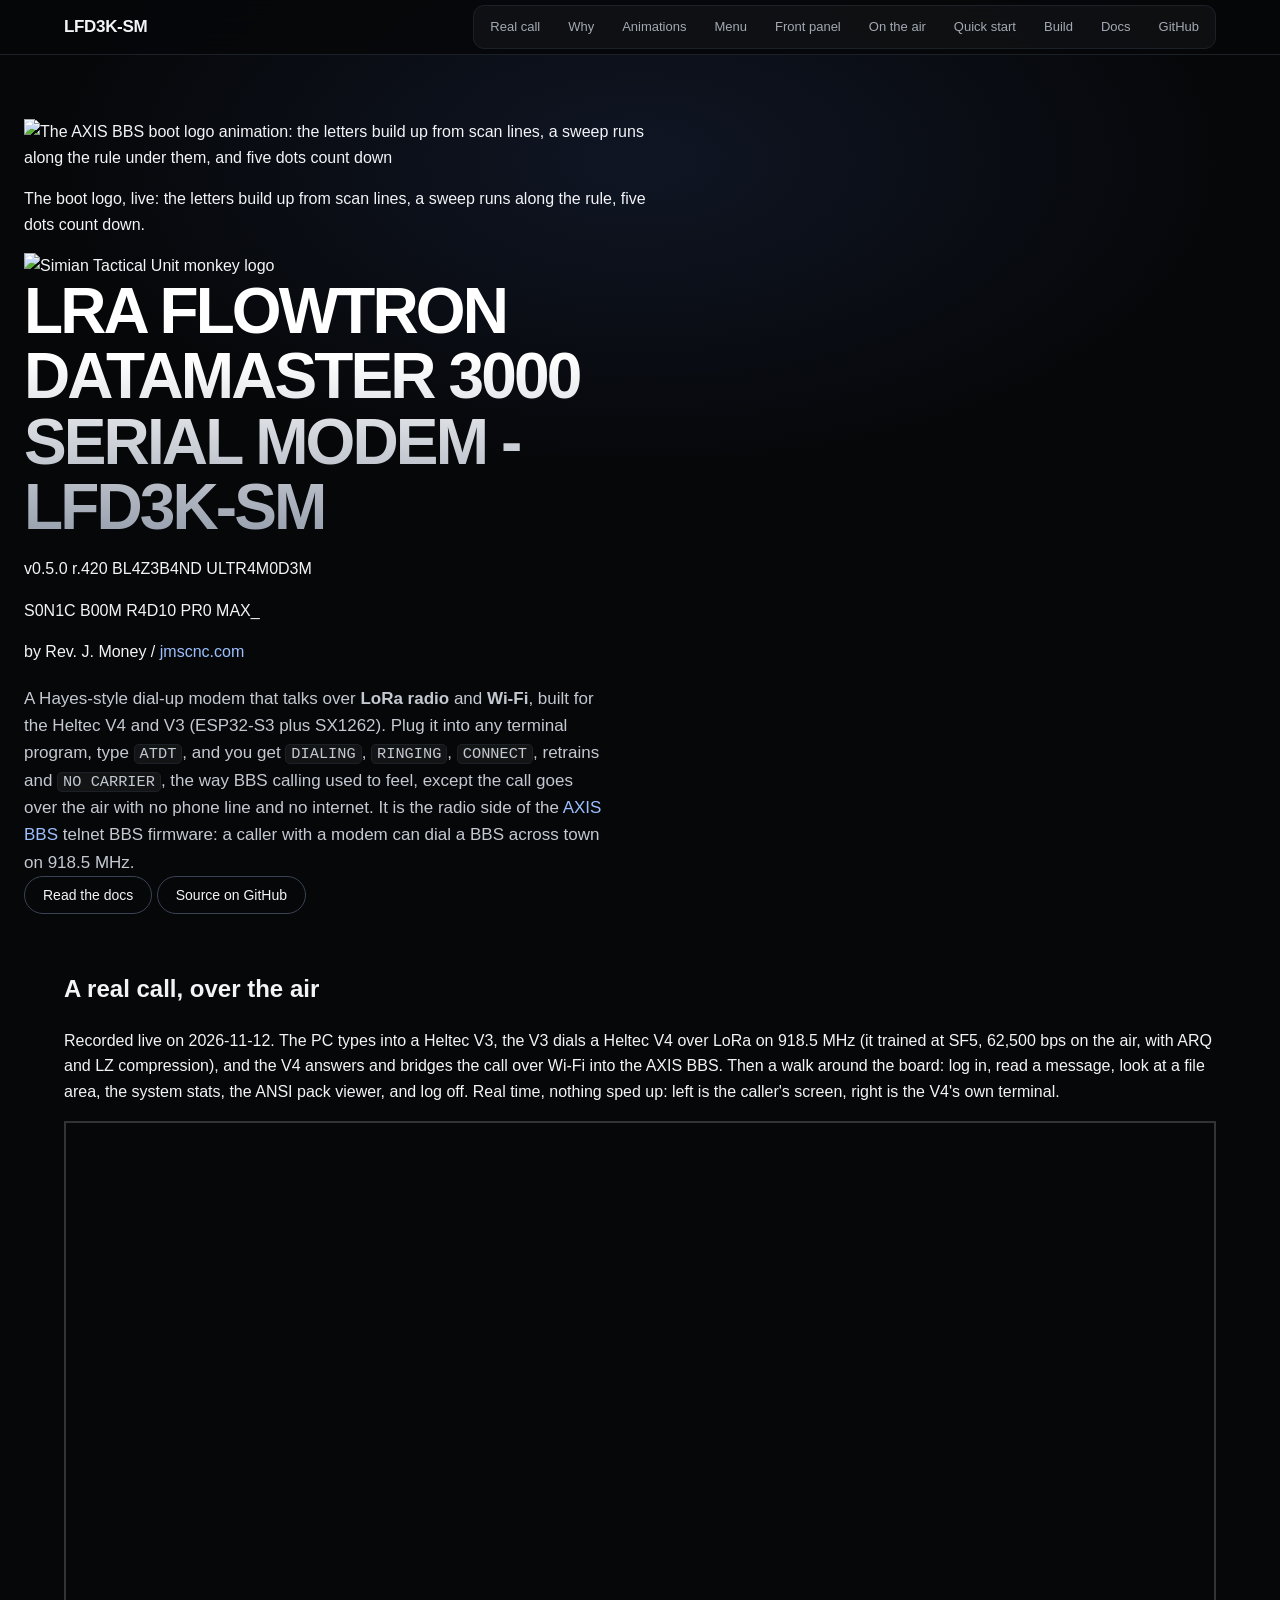
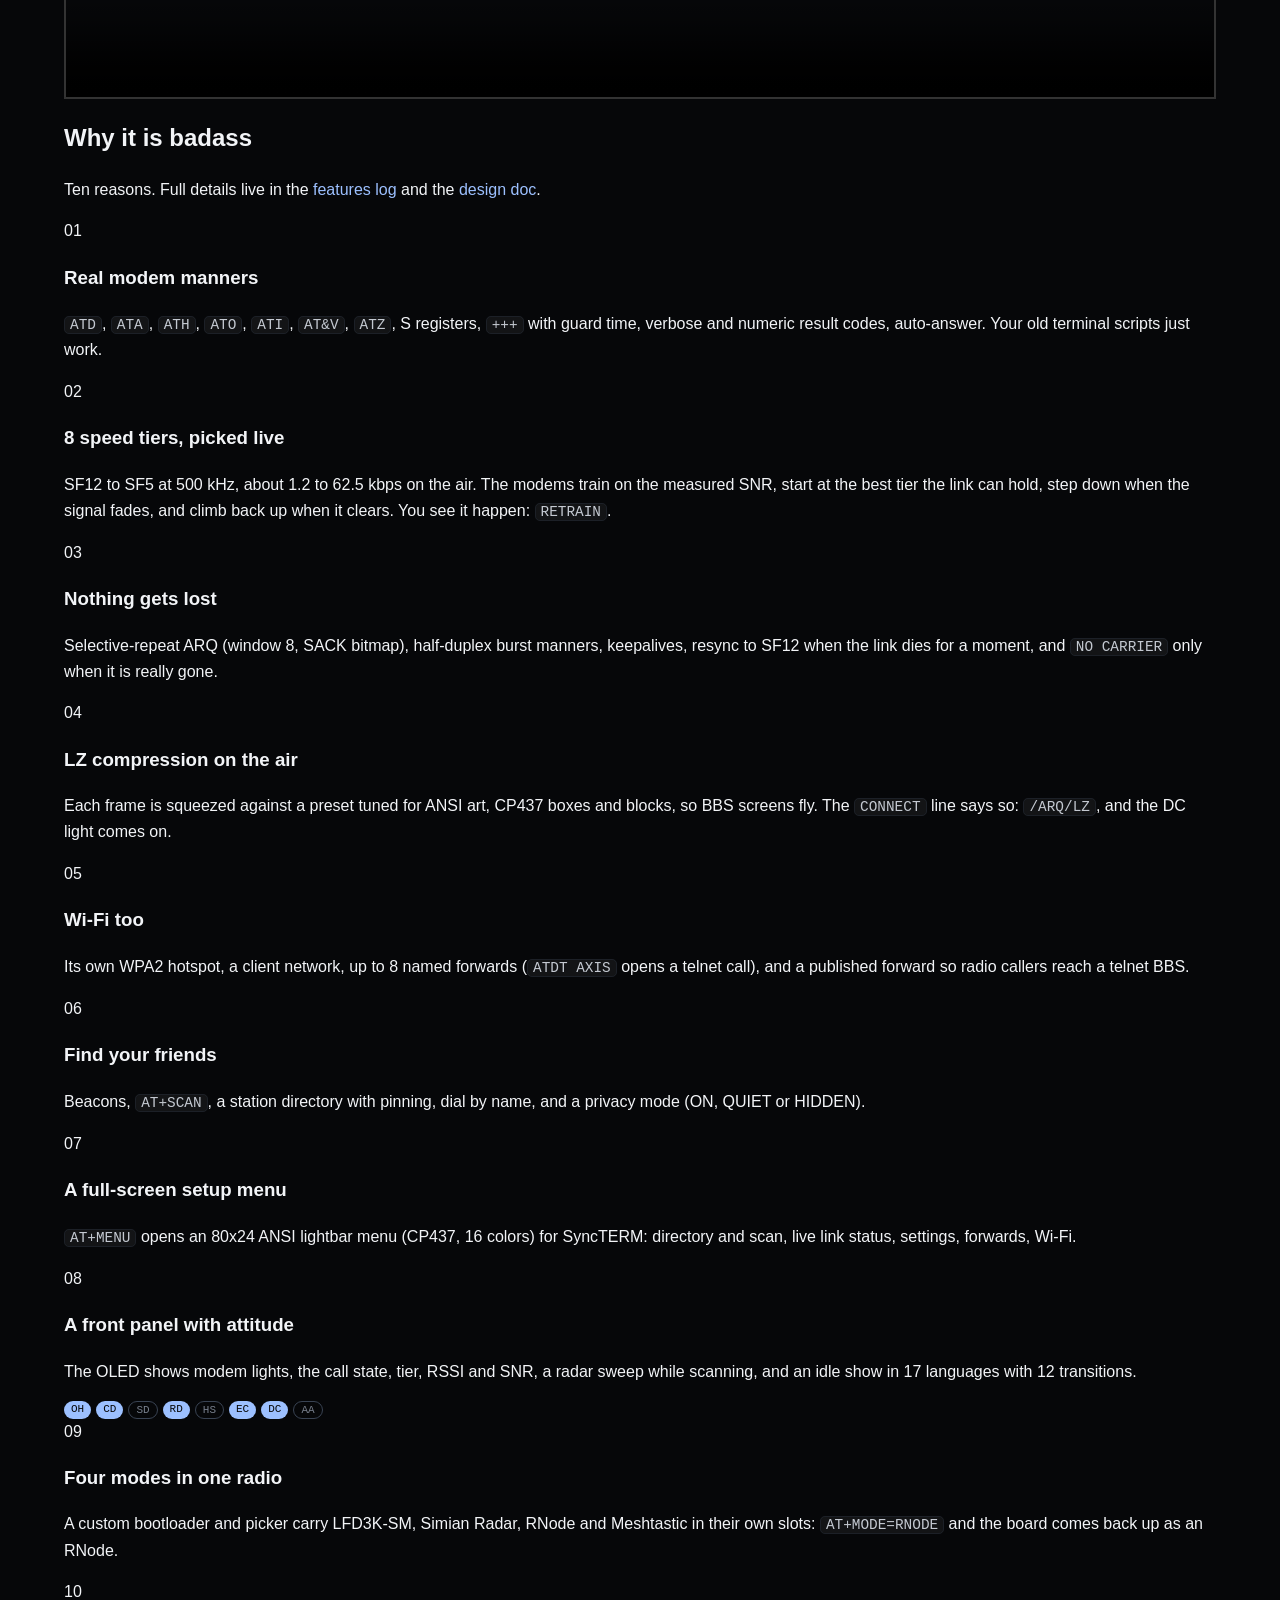
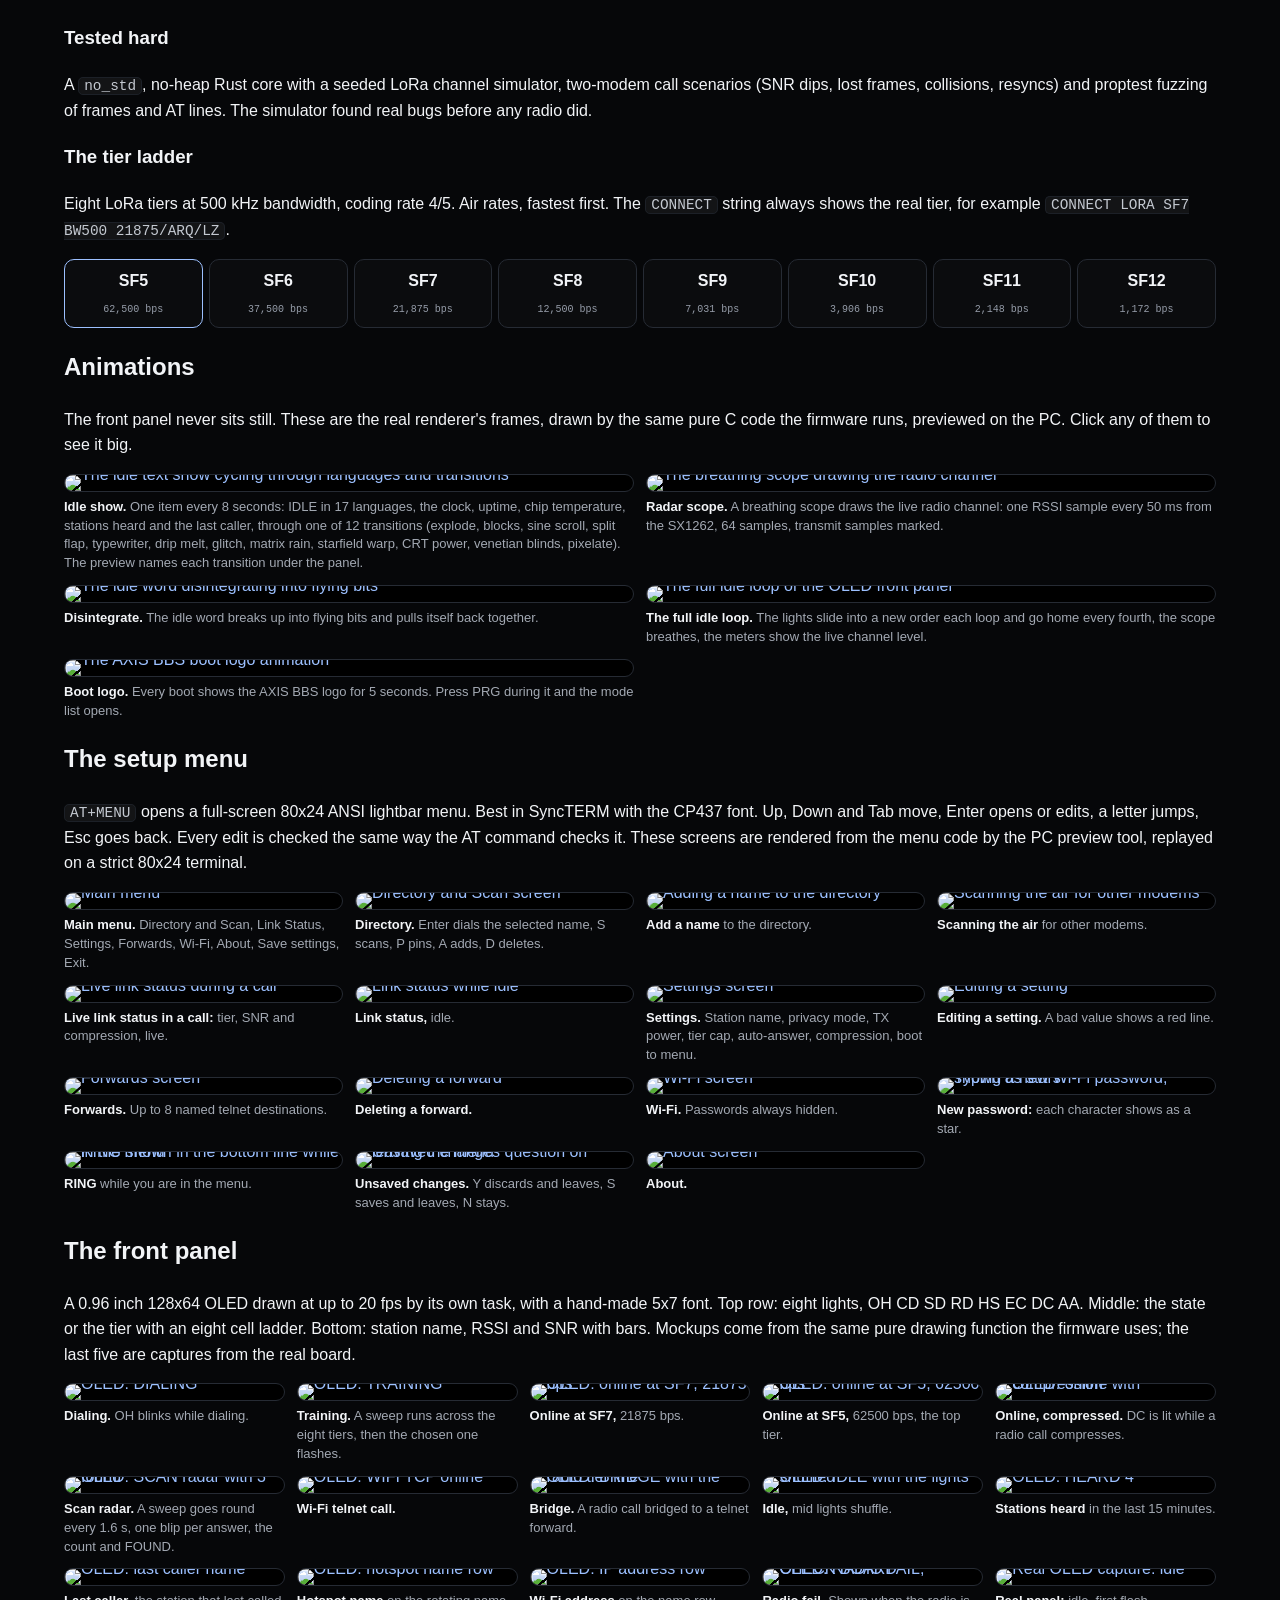
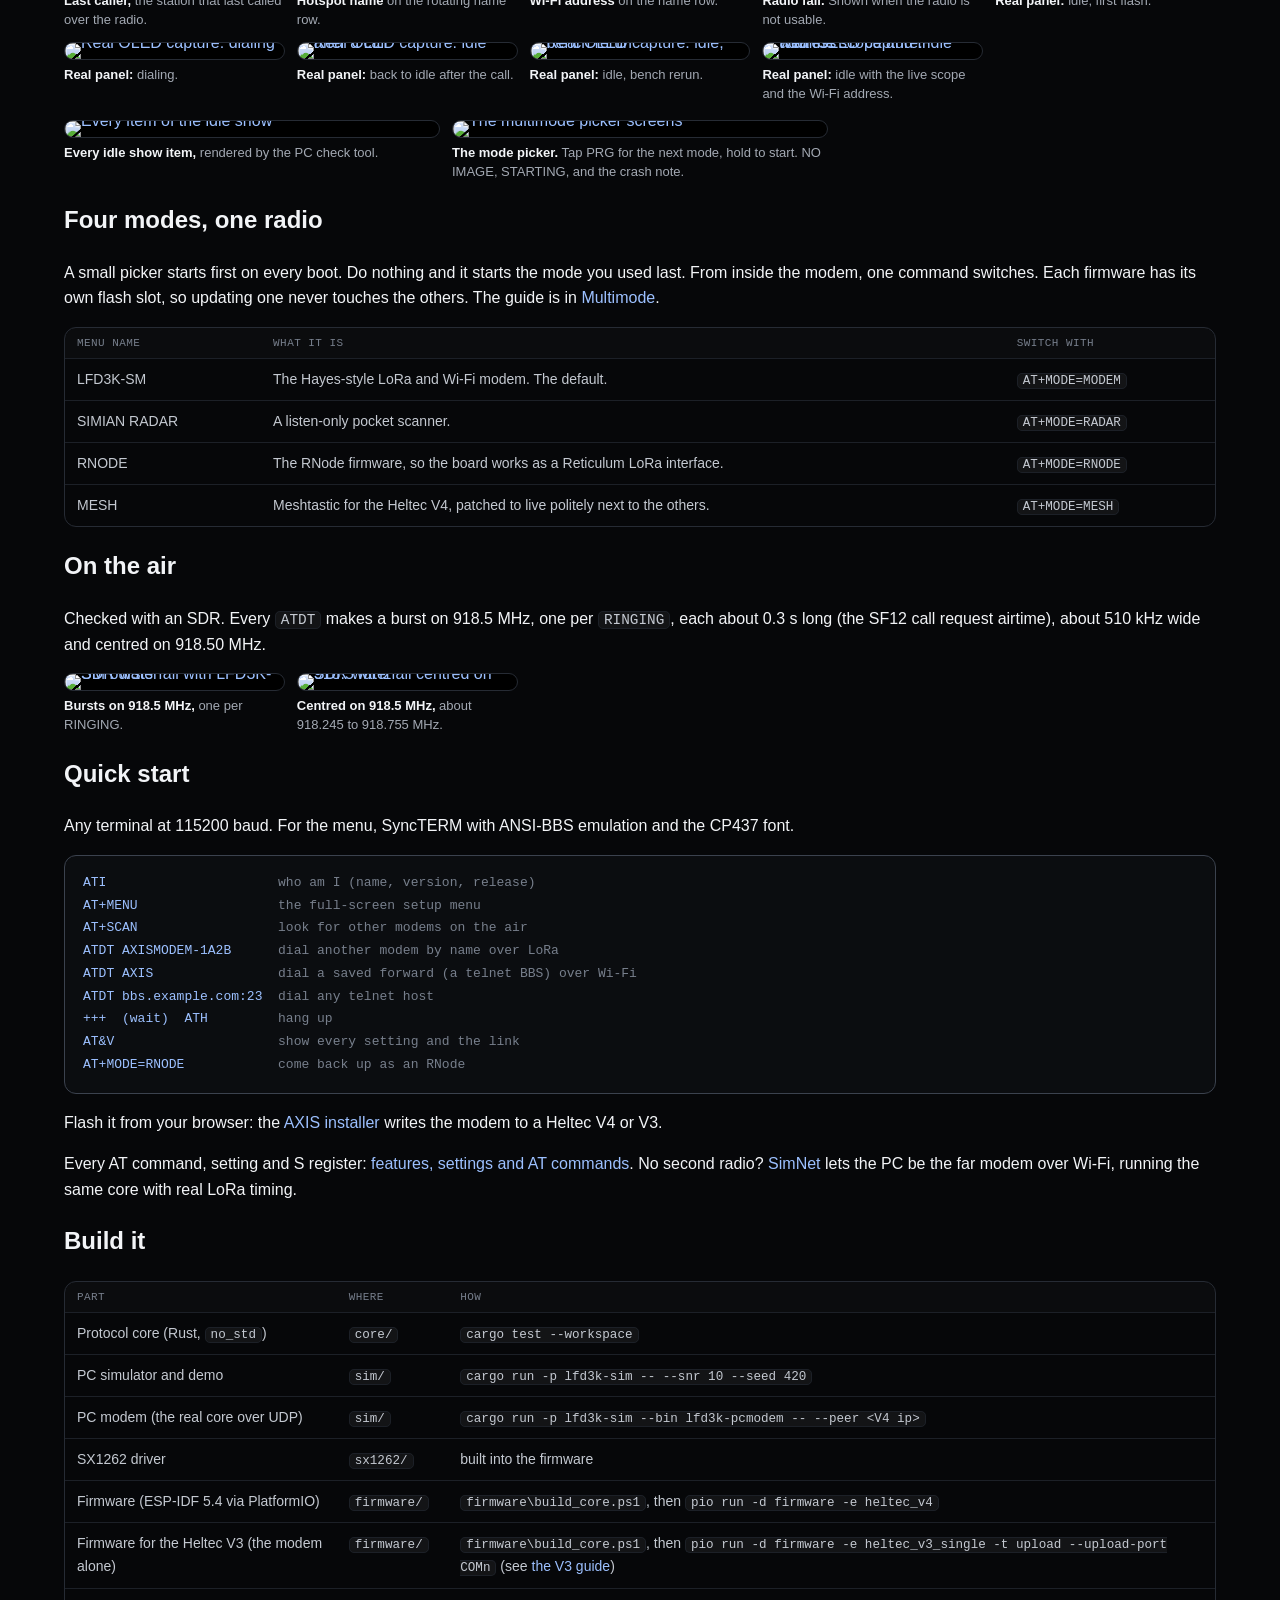
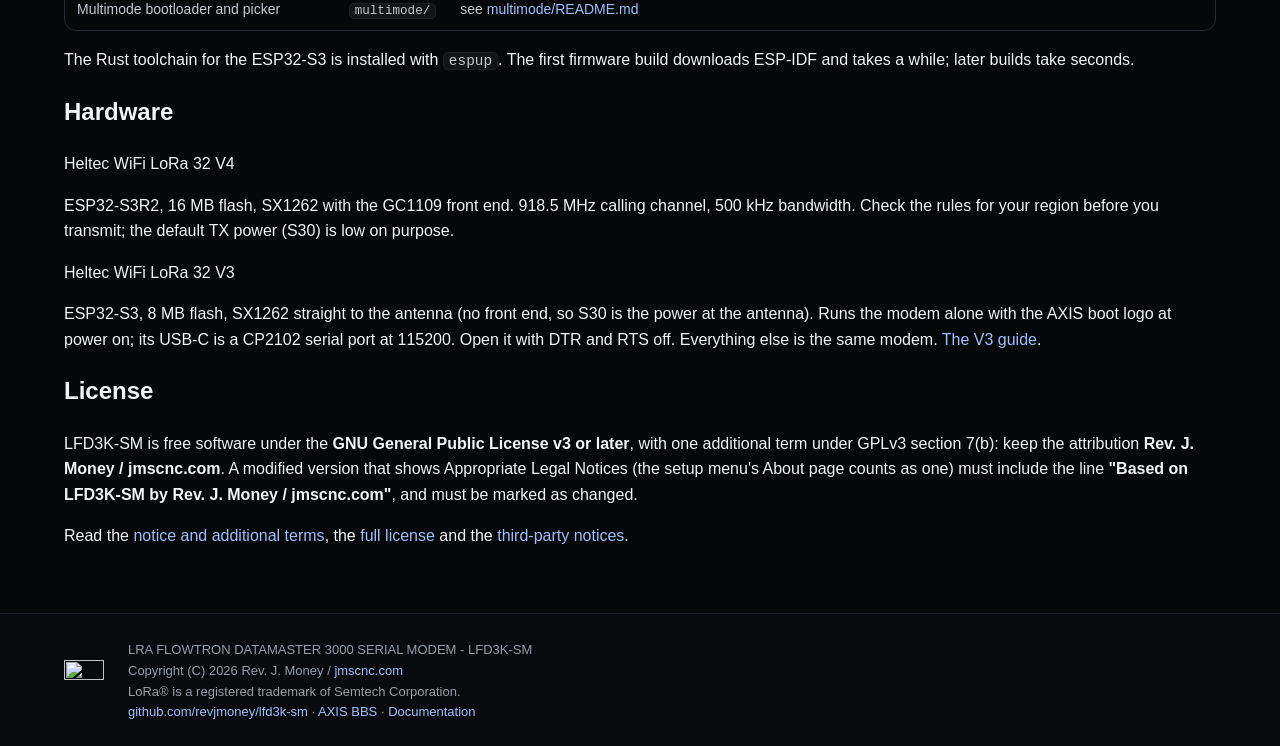
==== commit 3e589222: "feat: release builds publish modem images for the installer" ====
--- a/site/index.html
+++ b/site/index.html
@@ -8,332 +8,301 @@
 <meta property="og:title" content="LRA FLOWTRON DATAMASTER 3000 SERIAL MODEM - LFD3K-SM">
 <meta property="og:description" content="Type ATDT, hear the BBS answer over the air. A Hayes-style modem over LoRa and Wi-Fi for the Heltec V4 and V3.">
 <meta property="og:image" content="docs/img/simian-logo.png">
-<meta name="theme-color" content="#060709">
+<meta name="theme-color" content="#050505">
 <link rel="icon" href="docs/img/simian-logo.png">
 <link rel="preconnect" href="https://fonts.googleapis.com">
 <link rel="preconnect" href="https://fonts.gstatic.com" crossorigin>
-<link href="https://fonts.googleapis.com/css2?family=Geist:wght@400;500;600&family=Geist+Mono:wght@400;500&display=swap" rel="stylesheet">
+<link href="https://fonts.googleapis.com/css2?family=IBM+Plex+Mono:wght@400;600&family=VT323&display=swap" rel="stylesheet">
 <link rel="stylesheet" href="style.css">
 </head>
 <body>
 
-<header class="site-header">
-  <div class="wrap header-inner">
-    <a class="brand" href="./"><img src="docs/img/simian-logo.png" width="512" height="548" alt=""> LFD3K-SM <small>JMSCNC</small></a>
-    <nav class="nav" aria-label="Sections">
-      <a href="#call" data-card="call">Real call</a>
-      <a href="#why" data-card="why">Features</a>
-      <a href="#quickstart" data-card="quickstart">Quick start</a>
-      <a href="#hardware" data-card="hardware">Hardware</a>
+<header class="topbar">
+  <div class="wrap">
+    <a class="brand" href="./">LFD3K-SM</a>
+    <nav aria-label="Sections">
+      <a href="#call">Real call</a>
+      <a href="#why">Why</a>
+      <a href="#animations">Animations</a>
+      <a href="#menu">Menu</a>
+      <a href="#panel">Front panel</a>
+      <a href="#air">On the air</a>
+      <a href="#quickstart">Quick start</a>
+      <a href="#build">Build</a>
       <a href="docs.html">Docs</a>
+      <a href="https://github.com/revjmoney/lfd3k-sm">GitHub</a>
     </nav>
-    <div class="header-cta">
-      <a class="btn btn-sm btn-github" href="https://github.com/revjmoney/lfd3k-sm">GitHub <span class="arw" aria-hidden="true">&#8599;</span></a>
-      <a class="btn btn-sm btn-primary" href="https://jmscnc.com/simiantacticaltoolbox">Simian Tactical</a>
-    </div>
   </div>
 </header>
 
-<main class="wrap">
-  <section class="hero">
-    <div>
-      <p class="kicker">LRA FLOWTRON DATAMASTER 3000 SERIAL MODEM - LFD3K-SM</p>
-      <h1>Dial a BBS across town. No phone line.</h1>
-      <p class="lede">A Hayes-style modem that talks over LoRa radio and Wi-Fi. Plug a Heltec V4 or V3 into any terminal,
-        type <code>ATDT</code>, and you get <code>RINGING</code>, <code>CONNECT</code>, retrains and
-        <code>NO CARRIER</code>, the way BBS calling used to feel. The call goes over the air on 918.5&nbsp;MHz. It is the
-        radio side of the <a href="https://github.com/revjmoney/axis-bbs">AXIS BBS</a>.</p>
-      <div class="actions">
-        <a class="btn btn-primary" href="#call" data-card="call">Watch a real call</a>
-        <a class="btn" href="#quickstart" data-card="quickstart">Quick start</a>
-        <a class="btn" href="docs.html">Read the docs</a>
-        <a class="btn" href="https://github.com/revjmoney/lfd3k-sm">Source <span class="arw" aria-hidden="true">&#8599;</span></a>
-      </div>
-    </div>
-    <div class="console" aria-label="A sample call">
-      <div class="bar"><i></i><i></i><i></i><span>COM15 &middot; 115200 8N1</span></div>
-      <pre><span class="dim">v0.5.0 r.420 BL4Z3B4ND ULTR4M0D3M</span>
-<span class="acc">ATDT</span> AXISMODEM-16FC
-<span class="dim">DIALING</span>
-<span class="dim">RINGING</span>
-<span class="ok">CONNECT LORA SF5 BW500 62500/ARQ/LZ</span>
-
-<span class="dim">AXIS UNDERGROUND CNC</span>
-Login: _</pre>
-      <a class="console-oled shot" href="multimode/preview/logo.gif"><img class="pixel" src="multimode/preview/logo.gif" width="512" height="256"
-        alt="The AXIS BBS boot logo on the modem's OLED: the letters build up from scan lines, a sweep runs along the rule, five dots count down"></a>
-    </div>
-  </section>
-
-  <div class="stats">
-    <div><b>62,500</b><span>bps over the air, top tier</span></div>
-    <div><b>8</b><span>speed tiers, trained live</span></div>
-    <div><b>2</b><span>boards: Heltec V4 and V3</span></div>
-    <div><b>GPLv3</b><span>free software, open source</span></div>
-  </div>
-
-  <section class="section" aria-labelledby="inside">
-    <div class="section-head">
+<main>
+<div class="hero">
+  <div class="wrap">
+    <img class="hero-logo pixel" src="multimode/preview/logo.gif" width="512" height="256"
+         alt="The AXIS BBS boot logo animation: the letters build up from scan lines, a sweep runs along the rule under them, and five dots count down">
+    <p class="hero-cap">The boot logo, live: the letters build up from scan lines, a sweep runs along the rule, five dots count down.</p>
+
+    <div class="ident">
+      <img class="monkey" src="docs/img/simian-logo.png" width="512" height="548" alt="Simian Tactical Unit monkey logo">
       <div>
-        <h2 id="inside">Inside the modem</h2>
-        <p>Every part opens on its own card. Esc or Close slides it back.</p>
-      </div>
-    </div>
-    <div class="grid">
-      <a class="mod" href="#call" data-card="call">
-        <span class="cover"><img src="docs/video/lfd3k-radio-call-poster.jpg" alt="" loading="lazy"></span>
-        <span class="mod-body"><span class="mod-top"><span class="group-label">Video</span><span class="status s-new"><i></i>New</span></span>
-          <span class="mod-title">A real call, over the air</span><span class="sub">V3 to V4 to the AXIS BBS</span></span></a>
-      <a class="mod" href="#why" data-card="why">
-        <span class="cover blank"><span>62,500 bps</span></span>
-        <span class="mod-body"><span class="mod-top"><span class="group-label">Features</span></span>
-          <span class="mod-title">Why it rules</span><span class="sub">ARQ, LZ, 8 tiers, Wi-Fi, scan</span></span></a>
-      <a class="mod" href="#animations" data-card="animations">
-        <span class="cover"><img class="pixel" src="docs/phase2-bench/mockups/idle-show.gif" alt="" loading="lazy"></span>
-        <span class="mod-body"><span class="mod-top"><span class="group-label">Front panel</span></span>
-          <span class="mod-title">Animations</span><span class="sub">Idle show in 17 languages</span></span></a>
-      <a class="mod" href="#menu" data-card="menu">
-        <span class="cover"><img src="docs/phase4-bench/menu/01-main.png" alt="" loading="lazy"></span>
-        <span class="mod-body"><span class="mod-top"><span class="group-label">AT+MENU</span></span>
-          <span class="mod-title">The setup menu</span><span class="sub">80x24 ANSI, CP437, 16 colors</span></span></a>
-      <a class="mod" href="#panel" data-card="panel">
-        <span class="cover"><img class="pixel" src="docs/phase2-bench/mockups/online_sf5.png" alt="" loading="lazy"></span>
-        <span class="mod-body"><span class="mod-top"><span class="group-label">OLED</span></span>
-          <span class="mod-title">The front panel</span><span class="sub">Modem lights, tier, RSSI, SNR</span></span></a>
-      <a class="mod" href="#multimode" data-card="multimode">
-        <span class="cover"><img src="multimode/preview/menu.png" alt="" loading="lazy"></span>
-        <span class="mod-body"><span class="mod-top"><span class="group-label">Heltec V4</span></span>
-          <span class="mod-title">Four modes, one radio</span><span class="sub">Modem, Radar, RNode, Meshtastic</span></span></a>
-      <a class="mod" href="#air" data-card="air">
-        <span class="cover"><img class="pixel" src="docs/phase2-bench/sdr-waterfall-918500.png" alt="" loading="lazy"></span>
-        <span class="mod-body"><span class="mod-top"><span class="group-label">SDR</span></span>
-          <span class="mod-title">On the air</span><span class="sub">Bursts on 918.5 MHz</span></span></a>
-      <a class="mod" href="#quickstart" data-card="quickstart">
-        <span class="cover blank"><span>ATDT</span></span>
-        <span class="mod-body"><span class="mod-top"><span class="group-label">Use it</span></span>
-          <span class="mod-title">Quick start</span><span class="sub">The AT commands you need</span></span></a>
-      <a class="mod" href="#build" data-card="build">
-        <span class="cover blank"><span>cargo test</span></span>
-        <span class="mod-body"><span class="mod-top"><span class="group-label">Rust and ESP-IDF</span></span>
-          <span class="mod-title">Build it</span><span class="sub">Core, simulator, firmware</span></span></a>
-      <a class="mod" href="#hardware" data-card="hardware">
-        <span class="cover blank"><span>V4 and V3</span></span>
-        <span class="mod-body"><span class="mod-top"><span class="group-label">Boards</span></span>
-          <span class="mod-title">Hardware</span><span class="sub">Heltec WiFi LoRa 32 V4 and V3</span></span></a>
-      <a class="mod" href="#license" data-card="license">
-        <span class="cover blank"><span>GPLv3</span></span>
-        <span class="mod-body"><span class="mod-top"><span class="group-label">Legal</span></span>
-          <span class="mod-title">License</span><span class="sub">GPLv3 or later, with attribution</span></span></a>
-    </div>
-  </section>
-</main>
-
-<footer class="site-footer">
-  <div class="wrap footer-inner">
-    <a class="brand" href="./"><img src="docs/img/simian-logo.png" width="512" height="548" alt=""> LFD3K-SM</a>
-    <span>Copyright &copy; 2026 Rev. J. Money / <a href="https://jmscnc.com">jmscnc.com</a>. Check the rules for your region before you transmit. LoRa&reg; is a registered trademark of Semtech Corporation.</span>
-    <span class="motto">S0N1C B00M R4D10 PR0 MAX</span>
-  </div>
-</footer>
-
-<!-- The insert cards. Each one slides in when its link is clicked. -->
-<dialog class="deck" id="deck" aria-labelledby="deck-title">
-  <div class="card-shell">
-    <div class="card-bar">
-      <p class="card-kicker" id="deck-title">LFD3K-SM</p>
-      <button type="button" class="card-close" aria-label="Close the card">Close</button>
-    </div>
-    <div class="card-scroll" tabindex="-1">
-
-<section class="card" id="call" data-title="A real call, over the air" hidden>
-  <h2>A real call, over the air</h2>
-  <p>Recorded live on 2026-11-12. The PC types into a Heltec V3, the V3 dials a Heltec V4 over LoRa on 918.5&nbsp;MHz
+        <h1>LRA FLOWTRON DATAMASTER 3000 SERIAL MODEM <span class="short">- LFD3K-SM</span></h1>
+        <p class="release">v0.5.0 r.420 BL4Z3B4ND ULTR4M0D3M</p>
+        <p class="tagline">S0N1C B00M R4D10 PR0 MAX<span class="blink" aria-hidden="true">_</span></p>
+        <p class="byline">by Rev. J. Money / <a href="https://jmscnc.com">jmscnc.com</a></p>
+      </div>
+    </div>
+
+    <p class="lede">A Hayes-style dial-up modem that talks over <b>LoRa radio</b> and <b>Wi-Fi</b>, built for the
+      Heltec V4 and V3 (ESP32-S3 plus SX1262). Plug it into any terminal program, type <code>ATDT</code>, and you get
+      <code>DIALING</code>, <code>RINGING</code>, <code>CONNECT</code>, retrains and <code>NO CARRIER</code>, the way BBS
+      calling used to feel, except the call goes over the air with no phone line and no internet. It is the radio side
+      of the <a href="https://github.com/revjmoney/axis-bbs">AXIS BBS</a> telnet BBS firmware: a caller with a modem can
+      dial a BBS across town on 918.5 MHz.</p>
+
+    <div class="cta">
+      <a class="btn" href="docs.html">Read the docs</a>
+      <a class="btn alt" href="https://github.com/revjmoney/lfd3k-sm">Source on GitHub</a>
+    </div>
+  </div>
+</div>
+
+<section id="call">
+  <div class="wrap">
+    <h2>A real call, over the air</h2>
+    <p>Recorded live on 2026-11-12. The PC types into a Heltec V3, the V3 dials a Heltec V4 over LoRa on 918.5 MHz
     (it trained at SF5, 62,500 bps on the air, with ARQ and LZ compression), and the V4 answers and bridges the call over
     Wi-Fi into the AXIS BBS. Then a walk around the board: log in, read a message, look at a file area, the system stats,
-    the ANSI pack viewer, and log off. Real time, nothing sped up: left is the caller's screen, right is the V4's own
-    terminal.</p>
-  <video controls preload="none" playsinline poster="docs/video/lfd3k-radio-call-poster.jpg">
-    <source src="docs/video/lfd3k-radio-call.mp4" type="video/mp4">
-    Your browser cannot play this video. <a href="docs/video/lfd3k-radio-call.mp4">Download it (MP4, 3 MB)</a>.
-  </video>
-</section>
-
-<section class="card" id="why" data-title="Why it rules" hidden>
-  <h2>Why it rules</h2>
-  <p class="intro">Ten reasons. Full details live in the <a href="docs.html#features">features log</a> and the
-    <a href="docs.html#design">design doc</a>.</p>
-  <div class="reasons">
-    <div class="reason" id="f1"><h3>Real modem manners</h3>
-      <p><code>ATD</code>, <code>ATA</code>, <code>ATH</code>, <code>ATO</code>, <code>ATI</code>, <code>AT&amp;V</code>,
-        <code>ATZ</code>, S registers, <code>+++</code> with guard time, verbose and numeric result codes, auto-answer.
-        Your old terminal scripts just work.</p></div>
-    <div class="reason" id="f2"><h3>8 speed tiers, picked live</h3>
-      <p>SF12 to SF5 at 500 kHz, about 1.2 to 62.5 kbps on the air. The modems train on the measured SNR, start at the
-        best tier the link can hold, step down when the signal fades, and climb back up when it clears. You see it
-        happen: <code>RETRAIN</code>.</p></div>
-    <div class="reason" id="f3"><h3>Nothing gets lost</h3>
-      <p>Selective-repeat ARQ (window 8, SACK bitmap), half-duplex burst manners, keepalives, resync to SF12 when the
-        link dies for a moment, and <code>NO CARRIER</code> only when it is really gone.</p></div>
-    <div class="reason" id="f4"><h3>LZ compression on the air</h3>
-      <p>Each frame is squeezed against a preset tuned for ANSI art, CP437 boxes and blocks, so BBS screens fly.
-        The <code>CONNECT</code> line says so: <code>/ARQ/LZ</code>, and the DC light comes on.</p></div>
-    <div class="reason" id="f5"><h3>Wi-Fi too</h3>
-      <p>Its own WPA2 hotspot, a client network, up to 8 named forwards (<code>ATDT AXIS</code> opens a telnet call),
-        and a published forward so radio callers reach a telnet BBS.</p></div>
-    <div class="reason" id="f6"><h3>Find your friends</h3>
-      <p>Beacons, <code>AT+SCAN</code>, a station directory with pinning, dial by name, and a privacy mode
-        (ON, QUIET or HIDDEN).</p></div>
-    <div class="reason" id="f7"><h3>A full-screen setup menu</h3>
-      <p><code>AT+MENU</code> opens an 80x24 ANSI lightbar menu (CP437, 16 colors) for SyncTERM: directory and scan,
-        live link status, settings, forwards, Wi-Fi. <a href="#menu" data-card="menu">See the screens</a>.</p></div>
-    <div class="reason" id="f8"><h3>A front panel with attitude</h3>
-      <p>The OLED shows modem lights, the call state, tier, RSSI and SNR, a radar sweep while scanning, and an idle
-        show in 17 languages with 12 transitions. <a href="#panel" data-card="panel">See the panel</a>.</p>
-      <div class="lights" aria-label="The eight modem lights">
-        <span>OH</span><span>CD</span><span class="off">SD</span><span>RD</span><span class="off">HS</span><span>EC</span><span>DC</span><span class="off">AA</span>
-      </div></div>
-    <div class="reason" id="f9"><h3>Four modes in one radio</h3>
-      <p>On the V4, a custom bootloader and picker carry LFD3K-SM, Simian Radar, RNode and Meshtastic in their own
-        slots: <code>AT+MODE=RNODE</code> and the board comes back up as an RNode.
-        <a href="#multimode" data-card="multimode">The four modes</a>.</p></div>
-    <div class="reason" id="f10"><h3>Tested hard</h3>
-      <p>A <code>no_std</code>, no-heap Rust core with a seeded LoRa channel simulator, two-modem call scenarios (SNR
-        dips, lost frames, collisions, resyncs) and proptest fuzzing of frames and AT lines. The simulator found real
-        bugs before any radio did.</p></div>
-  </div>
-  <h3 id="tiers">The tier ladder</h3>
-  <p>Eight LoRa tiers at 500 kHz bandwidth, coding rate 4/5. Air rates, fastest first. The <code>CONNECT</code> string
-    always shows the real tier, for example <code>CONNECT LORA SF7 BW500 21875/ARQ/LZ</code>.</p>
-  <div class="ladder">
-    <div><b>SF5</b><span>62,500 bps</span></div>
-    <div><b>SF6</b><span>37,500 bps</span></div>
-    <div><b>SF7</b><span>21,875 bps</span></div>
-    <div><b>SF8</b><span>12,500 bps</span></div>
-    <div><b>SF9</b><span>7,031 bps</span></div>
-    <div><b>SF10</b><span>3,906 bps</span></div>
-    <div><b>SF11</b><span>2,148 bps</span></div>
-    <div><b>SF12</b><span>1,172 bps</span></div>
-  </div>
-</section>
-
-<section class="card" id="animations" data-title="Animations" hidden>
-  <h2>Animations</h2>
-  <p class="intro">The front panel never sits still. These are the real renderer's frames, drawn by the same pure C
-    code the firmware runs, previewed on the PC. Click any of them to see it big.</p>
-  <ul class="gallery anim" data-gallery="anim">
-    <li><figure>
-      <a class="shot" href="docs/phase2-bench/mockups/idle-show.gif"><img class="pixel" loading="lazy" src="docs/phase2-bench/mockups/idle-show.gif" width="512" height="284" alt="The idle text show cycling through languages and transitions"></a>
-      <figcaption><b>Idle show.</b> One item every 8 seconds: IDLE in 17 languages, the clock, uptime, chip temperature, stations heard and the last caller, through one of 12 transitions (explode, blocks, sine scroll, split flap, typewriter, drip melt, glitch, matrix rain, starfield warp, CRT power, venetian blinds, pixelate).</figcaption>
-    </figure></li>
-    <li><figure>
-      <a class="shot" href="docs/phase2-bench/mockups/idle-scope.gif"><img class="pixel" loading="lazy" src="docs/phase2-bench/mockups/idle-scope.gif" width="384" height="192" alt="The breathing scope drawing the radio channel"></a>
-      <figcaption><b>Radar scope.</b> A breathing scope draws the live radio channel: one RSSI sample every 50 ms from the SX1262, 64 samples, transmit samples marked.</figcaption>
-    </figure></li>
-    <li><figure>
-      <a class="shot" href="docs/phase2-bench/mockups/idle-disintegrate.gif"><img class="pixel" loading="lazy" src="docs/phase2-bench/mockups/idle-disintegrate.gif" width="384" height="192" alt="The idle word disintegrating into flying bits"></a>
-      <figcaption><b>Disintegrate.</b> The idle word breaks up into flying bits and pulls itself back together.</figcaption>
-    </figure></li>
-    <li><figure>
-      <a class="shot" href="docs/phase2-bench/mockups/idle-full.gif"><img class="pixel" loading="lazy" src="docs/phase2-bench/mockups/idle-full.gif" width="384" height="192" alt="The full idle loop of the OLED front panel"></a>
-      <figcaption><b>The full idle loop.</b> The lights slide into a new order each loop and go home every fourth, the scope breathes, the meters show the live channel level.</figcaption>
-    </figure></li>
-    <li><figure>
-      <a class="shot" href="multimode/preview/logo.gif"><img class="pixel" loading="lazy" src="multimode/preview/logo.gif" width="512" height="256" alt="The AXIS BBS boot logo animation"></a>
-      <figcaption><b>Boot logo.</b> Every boot shows the AXIS BBS logo for 5 seconds. On the V4, press PRG during it and the mode list opens.</figcaption>
-    </figure></li>
-  </ul>
-</section>
-
-<section class="card" id="menu" data-title="The setup menu" hidden>
-  <h2>The setup menu</h2>
-  <p class="intro"><code>AT+MENU</code> opens a full-screen 80x24 ANSI lightbar menu. Best in SyncTERM with the CP437
-    font. Up, Down and Tab move, Enter opens or edits, a letter jumps, Esc goes back. Every edit is checked the same
-    way the AT command checks it. These screens are rendered from the menu code by the PC preview tool.</p>
-  <ul class="gallery menu" data-gallery="menu">
-    <li><figure><a class="shot" href="docs/phase4-bench/menu/01-main.png"><img src="docs/phase4-bench/menu/01-main.png" width="1280" height="768" loading="lazy" alt="Main menu"></a><figcaption><b>Main menu.</b> Directory and Scan, Link Status, Settings, Forwards, Wi-Fi, About, Save settings, Exit.</figcaption></figure></li>
-    <li><figure><a class="shot" href="docs/phase4-bench/menu/02-directory.png"><img src="docs/phase4-bench/menu/02-directory.png" width="1280" height="768" loading="lazy" alt="Directory and Scan screen"></a><figcaption><b>Directory.</b> Enter dials the selected name, S scans, P pins, A adds, D deletes.</figcaption></figure></li>
-    <li><figure><a class="shot" href="docs/phase4-bench/menu/03-directory-add.png"><img src="docs/phase4-bench/menu/03-directory-add.png" width="1280" height="768" loading="lazy" alt="Adding a name to the directory"></a><figcaption><b>Add a name</b> to the directory.</figcaption></figure></li>
-    <li><figure><a class="shot" href="docs/phase4-bench/menu/13-scan.png"><img src="docs/phase4-bench/menu/13-scan.png" width="1280" height="768" loading="lazy" alt="Scanning the air for other modems"></a><figcaption><b>Scanning the air</b> for other modems.</figcaption></figure></li>
-    <li><figure><a class="shot" href="docs/phase4-bench/menu/14-link-call.png"><img src="docs/phase4-bench/menu/14-link-call.png" width="1280" height="768" loading="lazy" alt="Live link status during a call"></a><figcaption><b>Live link status in a call:</b> tier, SNR and compression, live.</figcaption></figure></li>
-    <li><figure><a class="shot" href="docs/phase4-bench/menu/11-link-idle.png"><img src="docs/phase4-bench/menu/11-link-idle.png" width="1280" height="768" loading="lazy" alt="Link status while idle"></a><figcaption><b>Link status,</b> idle.</figcaption></figure></li>
-    <li><figure><a class="shot" href="docs/phase4-bench/menu/04-settings.png"><img src="docs/phase4-bench/menu/04-settings.png" width="1280" height="768" loading="lazy" alt="Settings screen"></a><figcaption><b>Settings.</b> Station name, privacy mode, TX power, tier cap, auto-answer, compression, boot to menu.</figcaption></figure></li>
-    <li><figure><a class="shot" href="docs/phase4-bench/menu/05-settings-edit.png"><img src="docs/phase4-bench/menu/05-settings-edit.png" width="1280" height="768" loading="lazy" alt="Editing a setting"></a><figcaption><b>Editing a setting.</b> A bad value shows a red line.</figcaption></figure></li>
-    <li><figure><a class="shot" href="docs/phase4-bench/menu/06-forwards.png"><img src="docs/phase4-bench/menu/06-forwards.png" width="1280" height="768" loading="lazy" alt="Forwards screen"></a><figcaption><b>Forwards.</b> Up to 8 named telnet destinations.</figcaption></figure></li>
-    <li><figure><a class="shot" href="docs/phase4-bench/menu/07-forwards-delete.png"><img src="docs/phase4-bench/menu/07-forwards-delete.png" width="1280" height="768" loading="lazy" alt="Deleting a forward"></a><figcaption><b>Deleting a forward.</b></figcaption></figure></li>
-    <li><figure><a class="shot" href="docs/phase4-bench/menu/08-wifi.png"><img src="docs/phase4-bench/menu/08-wifi.png" width="1280" height="768" loading="lazy" alt="Wi-Fi screen"></a><figcaption><b>Wi-Fi.</b> Passwords always hidden.</figcaption></figure></li>
-    <li><figure><a class="shot" href="docs/phase4-bench/menu/09-wifi-password.png"><img src="docs/phase4-bench/menu/09-wifi-password.png" width="1280" height="768" loading="lazy" alt="Typing a new Wi-Fi password, shown as stars"></a><figcaption><b>New password:</b> each character shows as a star.</figcaption></figure></li>
-    <li><figure><a class="shot" href="docs/phase4-bench/menu/15-ring.png"><img src="docs/phase4-bench/menu/15-ring.png" width="1280" height="768" loading="lazy" alt="RING shown in the bottom line while in the menu"></a><figcaption><b>RING</b> while you are in the menu.</figcaption></figure></li>
-    <li><figure><a class="shot" href="docs/phase4-bench/menu/12-unsaved-esc.png"><img src="docs/phase4-bench/menu/12-unsaved-esc.png" width="1280" height="768" loading="lazy" alt="Unsaved changes question on leaving the menu"></a><figcaption><b>Unsaved changes.</b> Y discards and leaves, S saves and leaves, N stays.</figcaption></figure></li>
-    <li><figure><a class="shot" href="docs/phase4-bench/menu/10-about.png"><img src="docs/phase4-bench/menu/10-about.png" width="1280" height="768" loading="lazy" alt="About screen"></a><figcaption><b>About.</b></figcaption></figure></li>
-  </ul>
-</section>
-
-<section class="card" id="panel" data-title="The front panel" hidden>
-  <h2>The front panel</h2>
-  <p class="intro">A 0.96 inch 128x64 OLED drawn at up to 20 fps by its own task, with a hand-made 5x7 font. Top row:
-    eight lights, OH CD SD RD HS EC DC AA. Middle: the state or the tier with an eight cell ladder. Bottom: station
-    name, RSSI and SNR with bars. Mockups come from the same pure drawing function the firmware uses; the ones marked
-    real panel are captures from the board.</p>
-  <ul class="gallery oled" data-gallery="oled">
-    <li><figure><a class="shot" href="docs/phase2-bench/mockups/dialing.png"><img class="pixel" src="docs/phase2-bench/mockups/dialing.png" width="512" height="256" loading="lazy" alt="OLED: DIALING"></a><figcaption><b>Dialing.</b> OH blinks while dialing.</figcaption></figure></li>
-    <li><figure><a class="shot" href="docs/phase2-bench/mockups/training.png"><img class="pixel" src="docs/phase2-bench/mockups/training.png" width="512" height="256" loading="lazy" alt="OLED: TRAINING"></a><figcaption><b>Training.</b> A sweep runs across the eight tiers, then the chosen one flashes.</figcaption></figure></li>
-    <li><figure><a class="shot" href="docs/phase2-bench/mockups/online_sf7.png"><img class="pixel" src="docs/phase2-bench/mockups/online_sf7.png" width="512" height="256" loading="lazy" alt="OLED: online at SF7, 21875 bps"></a><figcaption><b>Online at SF7,</b> 21875 bps.</figcaption></figure></li>
-    <li><figure><a class="shot" href="docs/phase2-bench/mockups/online_sf5.png"><img class="pixel" src="docs/phase2-bench/mockups/online_sf5.png" width="512" height="256" loading="lazy" alt="OLED: online at SF5, 62500 bps"></a><figcaption><b>Online at SF5,</b> 62500 bps, the top tier.</figcaption></figure></li>
-    <li><figure><a class="shot" href="docs/phase2-bench/mockups/online_lz.png"><img class="pixel" src="docs/phase2-bench/mockups/online_lz.png" width="512" height="256" loading="lazy" alt="OLED: online with compression"></a><figcaption><b>Online, compressed.</b> DC is lit while a radio call compresses.</figcaption></figure></li>
-    <li><figure><a class="shot" href="docs/phase2-bench/mockups/scan.png"><img class="pixel" src="docs/phase2-bench/mockups/scan.png" width="512" height="256" loading="lazy" alt="OLED: SCAN radar with 3 found"></a><figcaption><b>Scan radar.</b> A sweep goes round every 1.6 s, one blip per answer, the count and FOUND.</figcaption></figure></li>
-    <li><figure><a class="shot" href="docs/phase2-bench/mockups/wifi_tcp.png"><img class="pixel" src="docs/phase2-bench/mockups/wifi_tcp.png" width="512" height="256" loading="lazy" alt="OLED: WIFI TCP online"></a><figcaption><b>Wi-Fi telnet call.</b></figcaption></figure></li>
-    <li><figure><a class="shot" href="docs/phase2-bench/mockups/bridge.png"><img class="pixel" src="docs/phase2-bench/mockups/bridge.png" width="512" height="256" loading="lazy" alt="OLED: BRIDGE with the radio tier line"></a><figcaption><b>Bridge.</b> A radio call bridged to a telnet forward.</figcaption></figure></li>
-    <li><figure><a class="shot" href="docs/phase2-bench/mockups/idle.png"><img class="pixel" src="docs/phase2-bench/mockups/idle.png" width="512" height="256" loading="lazy" alt="OLED: IDLE with the lights shuffled"></a><figcaption><b>Idle,</b> mid lights shuffle.</figcaption></figure></li>
-    <li><figure><a class="shot" href="docs/phase2-bench/mockups/idle_heard.png"><img class="pixel" src="docs/phase2-bench/mockups/idle_heard.png" width="512" height="256" loading="lazy" alt="OLED: HEARD 4"></a><figcaption><b>Stations heard</b> in the last 15 minutes.</figcaption></figure></li>
-    <li><figure><a class="shot" href="docs/phase2-bench/mockups/idle_caller.png"><img class="pixel" src="docs/phase2-bench/mockups/idle_caller.png" width="512" height="256" loading="lazy" alt="OLED: last caller name"></a><figcaption><b>Last caller,</b> the station that last called over the radio.</figcaption></figure></li>
-    <li><figure><a class="shot" href="docs/phase2-bench/mockups/idle_ap.png"><img class="pixel" src="docs/phase2-bench/mockups/idle_ap.png" width="512" height="256" loading="lazy" alt="OLED: hotspot name row"></a><figcaption><b>Hotspot name</b> on the rotating name row.</figcaption></figure></li>
-    <li><figure><a class="shot" href="docs/phase2-bench/mockups/idle_ip.png"><img class="pixel" src="docs/phase2-bench/mockups/idle_ip.png" width="512" height="256" loading="lazy" alt="OLED: IP address row"></a><figcaption><b>Wi-Fi address</b> on the name row.</figcaption></figure></li>
-    <li><figure><a class="shot" href="docs/phase2-bench/mockups/radio_fail.png"><img class="pixel" src="docs/phase2-bench/mockups/radio_fail.png" width="512" height="256" loading="lazy" alt="OLED: RADIO FAIL, CHECK BOARD"></a><figcaption><b>Radio fail.</b> Shown when the radio is not usable.</figcaption></figure></li>
-    <li><figure><a class="shot" href="docs/phase2-bench/oled-idle.png"><img class="pixel" src="docs/phase2-bench/oled-idle.png" width="512" height="256" loading="lazy" alt="Real OLED capture: idle"></a><figcaption><b>Real panel:</b> idle, first flash.</figcaption></figure></li>
-    <li><figure><a class="shot" href="docs/phase2-bench/oled-dialing.png"><img class="pixel" src="docs/phase2-bench/oled-dialing.png" width="512" height="256" loading="lazy" alt="Real OLED capture: dialing"></a><figcaption><b>Real panel:</b> dialing.</figcaption></figure></li>
-    <li><figure><a class="shot" href="docs/phase2-bench/oled-after.png"><img class="pixel" src="docs/phase2-bench/oled-after.png" width="512" height="256" loading="lazy" alt="Real OLED capture: idle after a call"></a><figcaption><b>Real panel:</b> back to idle after the call.</figcaption></figure></li>
-    <li><figure><a class="shot" href="docs/phase2-bench/oled-idle-b.png"><img class="pixel" src="docs/phase2-bench/oled-idle-b.png" width="512" height="256" loading="lazy" alt="Real OLED capture: idle, bench rerun"></a><figcaption><b>Real panel:</b> idle, bench rerun.</figcaption></figure></li>
-    <li><figure><a class="shot" href="docs/phase2-bench/oled-phase3-idle.png"><img class="pixel" src="docs/phase2-bench/oled-phase3-idle.png" width="512" height="256" loading="lazy" alt="Real OLED capture: idle with the scope and IP address"></a><figcaption><b>Real panel:</b> idle with the live scope and the Wi-Fi address.</figcaption></figure></li>
-  </ul>
-  <ul class="gallery big" data-gallery="oled2">
-    <li><figure><a class="shot" href="docs/phase2-bench/mockups/idle-items.png"><img src="docs/phase2-bench/mockups/idle-items.png" width="1482" height="592" loading="lazy" alt="Every item of the idle show"></a><figcaption><b>Every idle show item,</b> rendered by the PC check tool.</figcaption></figure></li>
-    <li><figure><a class="shot" href="multimode/preview/menu.png"><img src="multimode/preview/menu.png" width="1048" height="1328" loading="lazy" alt="The multimode picker screens"></a><figcaption><b>The mode picker</b> (V4). Tap PRG for the next mode, hold to start. NO IMAGE, STARTING, and the crash note.</figcaption></figure></li>
-  </ul>
-</section>
-
-<section class="card" id="multimode" data-title="Four modes, one radio" hidden>
-  <h2>Four modes, one radio</h2>
-  <p class="intro">On the Heltec V4 a small picker starts first on every boot. Do nothing and it starts the mode you
-    used last. From inside the modem, one command switches. Each firmware has its own flash slot, so updating one never
-    touches the others. The guide is in <a href="docs.html#multimode">Multimode</a>. The V3 runs the modem alone.</p>
-  <div class="table-scroll">
-    <table>
-      <thead><tr><th>Menu name</th><th>What it is</th><th>Switch with</th></tr></thead>
-      <tbody>
-        <tr><td>LFD3K-SM</td><td>The Hayes-style LoRa and Wi-Fi modem. The default.</td><td><code>AT+MODE=MODEM</code></td></tr>
-        <tr><td>SIMIAN RADAR</td><td>A listen-only pocket scanner.</td><td><code>AT+MODE=RADAR</code></td></tr>
-        <tr><td>RNODE</td><td>The RNode firmware, so the board works as a Reticulum LoRa interface.</td><td><code>AT+MODE=RNODE</code></td></tr>
-        <tr><td>MESH</td><td>Meshtastic for the Heltec V4, patched to live politely next to the others.</td><td><code>AT+MODE=MESH</code></td></tr>
-      </tbody>
-    </table>
-  </div>
-</section>
-
-<section class="card" id="air" data-title="On the air" hidden>
-  <h2>On the air</h2>
-  <p class="intro">Checked with an SDR. Every <code>ATDT</code> makes a burst on 918.5&nbsp;MHz, one per
-    <code>RINGING</code>, each about 0.3 s long (the SF12 call request airtime), about 510 kHz wide and centred on
-    918.50 MHz.</p>
-  <ul class="gallery oled" data-gallery="air">
-    <li><figure><a class="shot" href="docs/phase2-bench/sdr-waterfall-bursts.png"><img class="pixel" src="docs/phase2-bench/sdr-waterfall-bursts.png" width="512" height="500" loading="lazy" alt="SDR waterfall with LFD3K-SM bursts"></a><figcaption><b>Bursts on 918.5 MHz,</b> one per RINGING.</figcaption></figure></li>
-    <li><figure><a class="shot" href="docs/phase2-bench/sdr-waterfall-918500.png"><img class="pixel" src="docs/phase2-bench/sdr-waterfall-918500.png" width="900" height="192" loading="lazy" alt="SDR waterfall centred on 918.5 MHz"></a><figcaption><b>Centred on 918.5 MHz,</b> about 918.245 to 918.755 MHz.</figcaption></figure></li>
-  </ul>
-</section>
-
-<section class="card" id="quickstart" data-title="Quick start" hidden>
-  <h2>Quick start</h2>
-  <p class="intro">Any terminal at 115200 baud. For the menu, SyncTERM with ANSI-BBS emulation and the CP437 font.
-    On a Heltec V3, open the port with DTR and RTS off.</p>
+    the ANSI pack viewer, and log off. Real time, nothing sped up: left is the caller's screen, right is the V4's own terminal.</p>
+    <video controls preload="metadata" playsinline poster="docs/video/lfd3k-radio-call-poster.jpg" style="width:100%;max-width:1280px;display:block;margin:1rem auto;border:2px solid #333">
+      <source src="docs/video/lfd3k-radio-call.mp4" type="video/mp4">
+      Your browser cannot play this video. <a href="docs/video/lfd3k-radio-call.mp4">Download it (MP4, 3 MB)</a>.
+    </video>
+  </div>
+</section>
+
+<section id="why">
+  <div class="wrap">
+    <h2>Why it is badass</h2>
+    <p class="intro">Ten reasons. Full details live in the
+      <a href="docs.html#features">features log</a> and the <a href="docs.html#design">design doc</a>.</p>
+
+    <div class="features">
+      <div class="box">
+        <span class="label">01</span>
+        <h3>Real modem manners</h3>
+        <p><code>ATD</code>, <code>ATA</code>, <code>ATH</code>, <code>ATO</code>, <code>ATI</code>, <code>AT&amp;V</code>,
+          <code>ATZ</code>, S registers, <code>+++</code> with guard time, verbose and numeric result codes, auto-answer.
+          Your old terminal scripts just work.</p>
+      </div>
+      <div class="box">
+        <span class="label">02</span>
+        <h3>8 speed tiers, picked live</h3>
+        <p>SF12 to SF5 at 500 kHz, about 1.2 to 62.5 kbps on the air. The modems train on the measured SNR, start at the
+          best tier the link can hold, step down when the signal fades, and climb back up when it clears. You see it
+          happen: <code>RETRAIN</code>.</p>
+      </div>
+      <div class="box">
+        <span class="label">03</span>
+        <h3>Nothing gets lost</h3>
+        <p>Selective-repeat ARQ (window 8, SACK bitmap), half-duplex burst manners, keepalives, resync to SF12 when the
+          link dies for a moment, and <code>NO CARRIER</code> only when it is really gone.</p>
+      </div>
+      <div class="box">
+        <span class="label">04</span>
+        <h3>LZ compression on the air</h3>
+        <p>Each frame is squeezed against a preset tuned for ANSI art, CP437 boxes and blocks, so BBS screens fly.
+          The <code>CONNECT</code> line says so: <code>/ARQ/LZ</code>, and the DC light comes on.</p>
+      </div>
+      <div class="box">
+        <span class="label">05</span>
+        <h3>Wi-Fi too</h3>
+        <p>Its own WPA2 hotspot, a client network, up to 8 named forwards (<code>ATDT AXIS</code> opens a telnet call),
+          and a published forward so radio callers reach a telnet BBS.</p>
+      </div>
+      <div class="box">
+        <span class="label">06</span>
+        <h3>Find your friends</h3>
+        <p>Beacons, <code>AT+SCAN</code>, a station directory with pinning, dial by name, and a privacy mode
+          (ON, QUIET or HIDDEN).</p>
+      </div>
+      <div class="box">
+        <span class="label">07</span>
+        <h3>A full-screen setup menu</h3>
+        <p><code>AT+MENU</code> opens an 80x24 ANSI lightbar menu (CP437, 16 colors) for SyncTERM: directory and scan,
+          live link status, settings, forwards, Wi-Fi.</p>
+      </div>
+      <div class="box">
+        <span class="label">08</span>
+        <h3>A front panel with attitude</h3>
+        <p>The OLED shows modem lights, the call state, tier, RSSI and SNR, a radar sweep while scanning, and an idle
+          show in 17 languages with 12 transitions.</p>
+        <div class="lights" aria-label="The eight modem lights">
+          <span>OH</span><span>CD</span><span class="off">SD</span><span>RD</span><span class="off">HS</span><span>EC</span><span>DC</span><span class="off">AA</span>
+        </div>
+      </div>
+      <div class="box">
+        <span class="label">09</span>
+        <h3>Four modes in one radio</h3>
+        <p>A custom bootloader and picker carry LFD3K-SM, Simian Radar, RNode and Meshtastic in their own slots:
+          <code>AT+MODE=RNODE</code> and the board comes back up as an RNode.</p>
+      </div>
+      <div class="box">
+        <span class="label">10</span>
+        <h3>Tested hard</h3>
+        <p>A <code>no_std</code>, no-heap Rust core with a seeded LoRa channel simulator, two-modem call scenarios (SNR
+          dips, lost frames, collisions, resyncs) and proptest fuzzing of frames and AT lines. The simulator found real
+          bugs before any radio did.</p>
+      </div>
+    </div>
+
+    <h3 id="tiers">The tier ladder</h3>
+    <p class="intro">Eight LoRa tiers at 500 kHz bandwidth, coding rate 4/5. Air rates, fastest first. The
+      <code>CONNECT</code> string always shows the real tier, for example <code>CONNECT LORA SF7 BW500 21875/ARQ/LZ</code>.</p>
+    <div class="ladder">
+      <div><b>SF5</b><span>62,500 bps</span></div>
+      <div><b>SF6</b><span>37,500 bps</span></div>
+      <div><b>SF7</b><span>21,875 bps</span></div>
+      <div><b>SF8</b><span>12,500 bps</span></div>
+      <div><b>SF9</b><span>7,031 bps</span></div>
+      <div><b>SF10</b><span>3,906 bps</span></div>
+      <div><b>SF11</b><span>2,148 bps</span></div>
+      <div><b>SF12</b><span>1,172 bps</span></div>
+    </div>
+  </div>
+</section>
+
+<section id="animations">
+  <div class="wrap">
+    <h2>Animations</h2>
+    <p class="intro">The front panel never sits still. These are the real renderer's frames, drawn by the same pure C
+      code the firmware runs, previewed on the PC. Click any of them to see it big.</p>
+    <ul class="gallery anim" data-gallery="anim">
+      <li><figure>
+        <a class="shot" href="docs/phase2-bench/mockups/idle-show.gif"><img class="pixel n256" src="docs/phase2-bench/mockups/idle-show.gif" width="512" height="284" alt="The idle text show cycling through languages and transitions"></a>
+        <figcaption><b>Idle show.</b> One item every 8 seconds: IDLE in 17 languages, the clock, uptime, chip temperature, stations heard and the last caller, through one of 12 transitions (explode, blocks, sine scroll, split flap, typewriter, drip melt, glitch, matrix rain, starfield warp, CRT power, venetian blinds, pixelate). The preview names each transition under the panel.</figcaption>
+      </figure></li>
+      <li><figure>
+        <a class="shot" href="docs/phase2-bench/mockups/idle-scope.gif"><img class="pixel n384" src="docs/phase2-bench/mockups/idle-scope.gif" width="384" height="192" alt="The breathing scope drawing the radio channel"></a>
+        <figcaption><b>Radar scope.</b> A breathing scope draws the live radio channel: one RSSI sample every 50 ms from the SX1262, 64 samples, transmit samples marked.</figcaption>
+      </figure></li>
+      <li><figure>
+        <a class="shot" href="docs/phase2-bench/mockups/idle-disintegrate.gif"><img class="pixel n384" src="docs/phase2-bench/mockups/idle-disintegrate.gif" width="384" height="192" alt="The idle word disintegrating into flying bits"></a>
+        <figcaption><b>Disintegrate.</b> The idle word breaks up into flying bits and pulls itself back together.</figcaption>
+      </figure></li>
+      <li><figure>
+        <a class="shot" href="docs/phase2-bench/mockups/idle-full.gif"><img class="pixel n384" src="docs/phase2-bench/mockups/idle-full.gif" width="384" height="192" alt="The full idle loop of the OLED front panel"></a>
+        <figcaption><b>The full idle loop.</b> The lights slide into a new order each loop and go home every fourth, the scope breathes, the meters show the live channel level.</figcaption>
+      </figure></li>
+      <li><figure>
+        <a class="shot" href="multimode/preview/logo.gif"><img class="pixel n512" src="multimode/preview/logo.gif" width="512" height="256" alt="The AXIS BBS boot logo animation"></a>
+        <figcaption><b>Boot logo.</b> Every boot shows the AXIS BBS logo for 5 seconds. Press PRG during it and the mode list opens.</figcaption>
+      </figure></li>
+    </ul>
+  </div>
+</section>
+
+<section id="menu">
+  <div class="wrap">
+    <h2>The setup menu</h2>
+    <p class="intro"><code>AT+MENU</code> opens a full-screen 80x24 ANSI lightbar menu. Best in SyncTERM with the CP437
+      font. Up, Down and Tab move, Enter opens or edits, a letter jumps, Esc goes back. Every edit is checked the same
+      way the AT command checks it. These screens are rendered from the menu code by the PC preview tool, replayed on a
+      strict 80x24 terminal.</p>
+    <ul class="gallery menu" data-gallery="menu">
+      <li><figure><a class="shot" href="docs/phase4-bench/menu/01-main.png"><img src="docs/phase4-bench/menu/01-main.png" width="1280" height="768" loading="lazy" alt="Main menu"></a><figcaption><b>Main menu.</b> Directory and Scan, Link Status, Settings, Forwards, Wi-Fi, About, Save settings, Exit.</figcaption></figure></li>
+      <li><figure><a class="shot" href="docs/phase4-bench/menu/02-directory.png"><img src="docs/phase4-bench/menu/02-directory.png" width="1280" height="768" loading="lazy" alt="Directory and Scan screen"></a><figcaption><b>Directory.</b> Enter dials the selected name, S scans, P pins, A adds, D deletes.</figcaption></figure></li>
+      <li><figure><a class="shot" href="docs/phase4-bench/menu/03-directory-add.png"><img src="docs/phase4-bench/menu/03-directory-add.png" width="1280" height="768" loading="lazy" alt="Adding a name to the directory"></a><figcaption><b>Add a name</b> to the directory.</figcaption></figure></li>
+      <li><figure><a class="shot" href="docs/phase4-bench/menu/13-scan.png"><img src="docs/phase4-bench/menu/13-scan.png" width="1280" height="768" loading="lazy" alt="Scanning the air for other modems"></a><figcaption><b>Scanning the air</b> for other modems.</figcaption></figure></li>
+      <li><figure><a class="shot" href="docs/phase4-bench/menu/14-link-call.png"><img src="docs/phase4-bench/menu/14-link-call.png" width="1280" height="768" loading="lazy" alt="Live link status during a call"></a><figcaption><b>Live link status in a call:</b> tier, SNR and compression, live.</figcaption></figure></li>
+      <li><figure><a class="shot" href="docs/phase4-bench/menu/11-link-idle.png"><img src="docs/phase4-bench/menu/11-link-idle.png" width="1280" height="768" loading="lazy" alt="Link status while idle"></a><figcaption><b>Link status,</b> idle.</figcaption></figure></li>
+      <li><figure><a class="shot" href="docs/phase4-bench/menu/04-settings.png"><img src="docs/phase4-bench/menu/04-settings.png" width="1280" height="768" loading="lazy" alt="Settings screen"></a><figcaption><b>Settings.</b> Station name, privacy mode, TX power, tier cap, auto-answer, compression, boot to menu.</figcaption></figure></li>
+      <li><figure><a class="shot" href="docs/phase4-bench/menu/05-settings-edit.png"><img src="docs/phase4-bench/menu/05-settings-edit.png" width="1280" height="768" loading="lazy" alt="Editing a setting"></a><figcaption><b>Editing a setting.</b> A bad value shows a red line.</figcaption></figure></li>
+      <li><figure><a class="shot" href="docs/phase4-bench/menu/06-forwards.png"><img src="docs/phase4-bench/menu/06-forwards.png" width="1280" height="768" loading="lazy" alt="Forwards screen"></a><figcaption><b>Forwards.</b> Up to 8 named telnet destinations.</figcaption></figure></li>
+      <li><figure><a class="shot" href="docs/phase4-bench/menu/07-forwards-delete.png"><img src="docs/phase4-bench/menu/07-forwards-delete.png" width="1280" height="768" loading="lazy" alt="Deleting a forward"></a><figcaption><b>Deleting a forward.</b></figcaption></figure></li>
+      <li><figure><a class="shot" href="docs/phase4-bench/menu/08-wifi.png"><img src="docs/phase4-bench/menu/08-wifi.png" width="1280" height="768" loading="lazy" alt="Wi-Fi screen"></a><figcaption><b>Wi-Fi.</b> Passwords always hidden.</figcaption></figure></li>
+      <li><figure><a class="shot" href="docs/phase4-bench/menu/09-wifi-password.png"><img src="docs/phase4-bench/menu/09-wifi-password.png" width="1280" height="768" loading="lazy" alt="Typing a new Wi-Fi password, shown as stars"></a><figcaption><b>New password:</b> each character shows as a star.</figcaption></figure></li>
+      <li><figure><a class="shot" href="docs/phase4-bench/menu/15-ring.png"><img src="docs/phase4-bench/menu/15-ring.png" width="1280" height="768" loading="lazy" alt="RING shown in the bottom line while in the menu"></a><figcaption><b>RING</b> while you are in the menu.</figcaption></figure></li>
+      <li><figure><a class="shot" href="docs/phase4-bench/menu/12-unsaved-esc.png"><img src="docs/phase4-bench/menu/12-unsaved-esc.png" width="1280" height="768" loading="lazy" alt="Unsaved changes question on leaving the menu"></a><figcaption><b>Unsaved changes.</b> Y discards and leaves, S saves and leaves, N stays.</figcaption></figure></li>
+      <li><figure><a class="shot" href="docs/phase4-bench/menu/10-about.png"><img src="docs/phase4-bench/menu/10-about.png" width="1280" height="768" loading="lazy" alt="About screen"></a><figcaption><b>About.</b></figcaption></figure></li>
+    </ul>
+  </div>
+</section>
+
+<section id="panel">
+  <div class="wrap">
+    <h2>The front panel</h2>
+    <p class="intro">A 0.96 inch 128x64 OLED drawn at up to 20 fps by its own task, with a hand-made 5x7 font. Top row:
+      eight lights, OH CD SD RD HS EC DC AA. Middle: the state or the tier with an eight cell ladder. Bottom: station
+      name, RSSI and SNR with bars. Mockups come from the same pure drawing function the firmware uses; the last five
+      are captures from the real board.</p>
+    <ul class="gallery oled" data-gallery="oled">
+      <li><figure><a class="shot" href="docs/phase2-bench/mockups/dialing.png"><img class="pixel" src="docs/phase2-bench/mockups/dialing.png" width="512" height="256" loading="lazy" alt="OLED: DIALING"></a><figcaption><b>Dialing.</b> OH blinks while dialing.</figcaption></figure></li>
+      <li><figure><a class="shot" href="docs/phase2-bench/mockups/training.png"><img class="pixel" src="docs/phase2-bench/mockups/training.png" width="512" height="256" loading="lazy" alt="OLED: TRAINING"></a><figcaption><b>Training.</b> A sweep runs across the eight tiers, then the chosen one flashes.</figcaption></figure></li>
+      <li><figure><a class="shot" href="docs/phase2-bench/mockups/online_sf7.png"><img class="pixel" src="docs/phase2-bench/mockups/online_sf7.png" width="512" height="256" loading="lazy" alt="OLED: online at SF7, 21875 bps"></a><figcaption><b>Online at SF7,</b> 21875 bps.</figcaption></figure></li>
+      <li><figure><a class="shot" href="docs/phase2-bench/mockups/online_sf5.png"><img class="pixel" src="docs/phase2-bench/mockups/online_sf5.png" width="512" height="256" loading="lazy" alt="OLED: online at SF5, 62500 bps"></a><figcaption><b>Online at SF5,</b> 62500 bps, the top tier.</figcaption></figure></li>
+      <li><figure><a class="shot" href="docs/phase2-bench/mockups/online_lz.png"><img class="pixel" src="docs/phase2-bench/mockups/online_lz.png" width="512" height="256" loading="lazy" alt="OLED: online with compression"></a><figcaption><b>Online, compressed.</b> DC is lit while a radio call compresses.</figcaption></figure></li>
+      <li><figure><a class="shot" href="docs/phase2-bench/mockups/scan.png"><img class="pixel" src="docs/phase2-bench/mockups/scan.png" width="512" height="256" loading="lazy" alt="OLED: SCAN radar with 3 found"></a><figcaption><b>Scan radar.</b> A sweep goes round every 1.6 s, one blip per answer, the count and FOUND.</figcaption></figure></li>
+      <li><figure><a class="shot" href="docs/phase2-bench/mockups/wifi_tcp.png"><img class="pixel" src="docs/phase2-bench/mockups/wifi_tcp.png" width="512" height="256" loading="lazy" alt="OLED: WIFI TCP online"></a><figcaption><b>Wi-Fi telnet call.</b></figcaption></figure></li>
+      <li><figure><a class="shot" href="docs/phase2-bench/mockups/bridge.png"><img class="pixel" src="docs/phase2-bench/mockups/bridge.png" width="512" height="256" loading="lazy" alt="OLED: BRIDGE with the radio tier line"></a><figcaption><b>Bridge.</b> A radio call bridged to a telnet forward.</figcaption></figure></li>
+      <li><figure><a class="shot" href="docs/phase2-bench/mockups/idle.png"><img class="pixel" src="docs/phase2-bench/mockups/idle.png" width="512" height="256" loading="lazy" alt="OLED: IDLE with the lights shuffled"></a><figcaption><b>Idle,</b> mid lights shuffle.</figcaption></figure></li>
+      <li><figure><a class="shot" href="docs/phase2-bench/mockups/idle_heard.png"><img class="pixel" src="docs/phase2-bench/mockups/idle_heard.png" width="512" height="256" loading="lazy" alt="OLED: HEARD 4"></a><figcaption><b>Stations heard</b> in the last 15 minutes.</figcaption></figure></li>
+      <li><figure><a class="shot" href="docs/phase2-bench/mockups/idle_caller.png"><img class="pixel" src="docs/phase2-bench/mockups/idle_caller.png" width="512" height="256" loading="lazy" alt="OLED: last caller name"></a><figcaption><b>Last caller,</b> the station that last called over the radio.</figcaption></figure></li>
+      <li><figure><a class="shot" href="docs/phase2-bench/mockups/idle_ap.png"><img class="pixel" src="docs/phase2-bench/mockups/idle_ap.png" width="512" height="256" loading="lazy" alt="OLED: hotspot name row"></a><figcaption><b>Hotspot name</b> on the rotating name row.</figcaption></figure></li>
+      <li><figure><a class="shot" href="docs/phase2-bench/mockups/idle_ip.png"><img class="pixel" src="docs/phase2-bench/mockups/idle_ip.png" width="512" height="256" loading="lazy" alt="OLED: IP address row"></a><figcaption><b>Wi-Fi address</b> on the name row.</figcaption></figure></li>
+      <li><figure><a class="shot" href="docs/phase2-bench/mockups/radio_fail.png"><img class="pixel" src="docs/phase2-bench/mockups/radio_fail.png" width="512" height="256" loading="lazy" alt="OLED: RADIO FAIL, CHECK BOARD"></a><figcaption><b>Radio fail.</b> Shown when the radio is not usable.</figcaption></figure></li>
+      <li><figure><a class="shot" href="docs/phase2-bench/oled-idle.png"><img class="pixel" src="docs/phase2-bench/oled-idle.png" width="512" height="256" loading="lazy" alt="Real OLED capture: idle"></a><figcaption><b>Real panel:</b> idle, first flash.</figcaption></figure></li>
+      <li><figure><a class="shot" href="docs/phase2-bench/oled-dialing.png"><img class="pixel" src="docs/phase2-bench/oled-dialing.png" width="512" height="256" loading="lazy" alt="Real OLED capture: dialing"></a><figcaption><b>Real panel:</b> dialing.</figcaption></figure></li>
+      <li><figure><a class="shot" href="docs/phase2-bench/oled-after.png"><img class="pixel" src="docs/phase2-bench/oled-after.png" width="512" height="256" loading="lazy" alt="Real OLED capture: idle after a call"></a><figcaption><b>Real panel:</b> back to idle after the call.</figcaption></figure></li>
+      <li><figure><a class="shot" href="docs/phase2-bench/oled-idle-b.png"><img class="pixel" src="docs/phase2-bench/oled-idle-b.png" width="512" height="256" loading="lazy" alt="Real OLED capture: idle, bench rerun"></a><figcaption><b>Real panel:</b> idle, bench rerun.</figcaption></figure></li>
+      <li><figure><a class="shot" href="docs/phase2-bench/oled-phase3-idle.png"><img class="pixel" src="docs/phase2-bench/oled-phase3-idle.png" width="512" height="256" loading="lazy" alt="Real OLED capture: idle with the scope and IP address"></a><figcaption><b>Real panel:</b> idle with the live scope and the Wi-Fi address.</figcaption></figure></li>
+    </ul>
+
+    <div class="wide">
+      <ul class="gallery big" data-gallery="oled2">
+        <li><figure><a class="shot" href="docs/phase2-bench/mockups/idle-items.png"><img src="docs/phase2-bench/mockups/idle-items.png" width="1482" height="592" loading="lazy" alt="Every item of the idle show"></a><figcaption><b>Every idle show item,</b> rendered by the PC check tool.</figcaption></figure></li>
+        <li><figure><a class="shot" href="multimode/preview/menu.png"><img src="multimode/preview/menu.png" width="1048" height="1328" loading="lazy" alt="The multimode picker screens"></a><figcaption><b>The mode picker.</b> Tap PRG for the next mode, hold to start. NO IMAGE, STARTING, and the crash note.</figcaption></figure></li>
+      </ul>
+    </div>
+  </div>
+</section>
+
+<section id="multimode">
+  <div class="wrap">
+    <h2>Four modes, one radio</h2>
+    <p class="intro">A small picker starts first on every boot. Do nothing and it starts the mode you used last. From
+      inside the modem, one command switches. Each firmware has its own flash slot, so updating one never touches the
+      others. The guide is in <a href="docs.html#multimode">Multimode</a>.</p>
+    <div class="table-scroll">
+      <table>
+        <thead><tr><th>Menu name</th><th>What it is</th><th>Switch with</th></tr></thead>
+        <tbody>
+          <tr><td>LFD3K-SM</td><td>The Hayes-style LoRa and Wi-Fi modem. The default.</td><td><code>AT+MODE=MODEM</code></td></tr>
+          <tr><td>SIMIAN RADAR</td><td>A listen-only pocket scanner.</td><td><code>AT+MODE=RADAR</code></td></tr>
+          <tr><td>RNODE</td><td>The RNode firmware, so the board works as a Reticulum LoRa interface.</td><td><code>AT+MODE=RNODE</code></td></tr>
+          <tr><td>MESH</td><td>Meshtastic for the Heltec V4, patched to live politely next to the others.</td><td><code>AT+MODE=MESH</code></td></tr>
+        </tbody>
+      </table>
+    </div>
+  </div>
+</section>
+
+<section id="air">
+  <div class="wrap">
+    <h2>On the air</h2>
+    <p class="intro">Checked with an SDR. Every <code>ATDT</code> makes a burst on 918.5 MHz, one per
+      <code>RINGING</code>, each about 0.3 s long (the SF12 call request airtime), about 510 kHz wide and centred on
+      918.50 MHz.</p>
+    <ul class="gallery oled" data-gallery="air">
+      <li><figure><a class="shot" href="docs/phase2-bench/sdr-waterfall-bursts.png"><img class="pixel" src="docs/phase2-bench/sdr-waterfall-bursts.png" width="512" height="500" loading="lazy" alt="SDR waterfall with LFD3K-SM bursts"></a><figcaption><b>Bursts on 918.5 MHz,</b> one per RINGING.</figcaption></figure></li>
+      <li><figure><a class="shot" href="docs/phase2-bench/sdr-waterfall-918500.png"><img class="pixel" src="docs/phase2-bench/sdr-waterfall-918500.png" width="900" height="192" loading="lazy" alt="SDR waterfall centred on 918.5 MHz"></a><figcaption><b>Centred on 918.5 MHz,</b> about 918.245 to 918.755 MHz.</figcaption></figure></li>
+    </ul>
+  </div>
+</section>
+
+<section id="quickstart">
+  <div class="wrap">
+    <h2>Quick start</h2>
+    <p class="intro">Any terminal at 115200 baud. For the menu, SyncTERM with ANSI-BBS emulation and the CP437 font.</p>
 <pre class="term"><span class="ok">ATI</span>                      <span class="c">who am I (name, version, release)</span>
 <span class="ok">AT+MENU</span>                  <span class="c">the full-screen setup menu</span>
 <span class="ok">AT+SCAN</span>                  <span class="c">look for other modems on the air</span>
@@ -342,69 +311,80 @@
 <span class="ok">ATDT bbs.example.com:23</span>  <span class="c">dial any telnet host</span>
 <span class="ok">+++  (wait)  ATH</span>         <span class="c">hang up</span>
 <span class="ok">AT&amp;V</span>                     <span class="c">show every setting and the link</span>
-<span class="ok">AT+MODE=RNODE</span>            <span class="c">come back up as an RNode (V4 multimode)</span></pre>
-  <p>Every AT command, setting and S register: <a href="docs.html#features">features, settings and AT commands</a>.
-    No second radio? <a href="docs.html#simnet">SimNet</a> lets the PC be the far modem over Wi-Fi, running the same
-    core with real LoRa timing.</p>
-</section>
-
-<section class="card" id="build" data-title="Build it" hidden>
-  <h2>Build it</h2>
-  <div class="table-scroll">
-    <table>
-      <thead><tr><th>Part</th><th>Where</th><th>How</th></tr></thead>
-      <tbody>
-        <tr><td>Protocol core (Rust, <code>no_std</code>)</td><td><code>core/</code></td><td><code>cargo test --workspace</code></td></tr>
-        <tr><td>PC simulator and demo</td><td><code>sim/</code></td><td><code>cargo run -p lfd3k-sim -- --snr 10 --seed 420</code></td></tr>
-        <tr><td>PC modem (the real core over UDP)</td><td><code>sim/</code></td><td><code>cargo run -p lfd3k-sim --bin lfd3k-pcmodem -- --peer &lt;modem ip&gt;</code></td></tr>
-        <tr><td>SX1262 driver</td><td><code>sx1262/</code></td><td>built into the firmware</td></tr>
-        <tr><td>Firmware for the Heltec V4 (ESP-IDF 5.4 via PlatformIO)</td><td><code>firmware/</code></td><td><code>firmware\build_core.ps1</code>, then <code>pio run -d firmware -e heltec_v4</code></td></tr>
-        <tr><td>Firmware for the Heltec V3 (the modem alone)</td><td><code>firmware/</code></td><td><code>firmware\build_core.ps1</code>, then <code>pio run -d firmware -e heltec_v3_single -t upload --upload-port COMn</code> (see <a href="docs.html#heltec-v3">the V3 guide</a>)</td></tr>
-        <tr><td>Multimode bootloader and picker (V4)</td><td><code>multimode/</code></td><td>see <a href="docs.html#multimode-readme">multimode/README.md</a></td></tr>
-      </tbody>
-    </table>
-  </div>
-  <p>The Rust toolchain for the ESP32-S3 is installed with <code>espup</code>. The first firmware build downloads
-    ESP-IDF and takes a while; later builds take seconds.</p>
-</section>
-
-<section class="card" id="hardware" data-title="Hardware" hidden>
-  <h2>Hardware</h2>
-  <div class="spec-pair">
-    <div class="spec-box">
-      <h3>Heltec WiFi LoRa 32 V4</h3>
-      <p>ESP32-S3R2, 16 MB flash, SX1262 with the GC1109 front end. Native USB. Runs the modem alone or the four-mode
-        picker.</p>
-    </div>
-    <div class="spec-box">
-      <h3>Heltec WiFi LoRa 32 V3</h3>
+<span class="ok">AT+MODE=RNODE</span>            <span class="c">come back up as an RNode</span></pre>
+    <p>Flash it from your browser: the <a href="https://revjmoney.github.io/axis-bbs/install.html">AXIS installer</a> writes the modem to a Heltec V4 or V3.</p>
+    <p>Every AT command, setting and S register: <a href="docs.html#features">features, settings and AT commands</a>.
+      No second radio? <a href="docs.html#simnet">SimNet</a> lets the PC be the far modem over Wi-Fi, running the same
+      core with real LoRa timing.</p>
+  </div>
+</section>
+
+<section id="build">
+  <div class="wrap">
+    <h2>Build it</h2>
+    <div class="table-scroll">
+      <table>
+        <thead><tr><th>Part</th><th>Where</th><th>How</th></tr></thead>
+        <tbody>
+          <tr><td>Protocol core (Rust, <code>no_std</code>)</td><td><code>core/</code></td><td><code>cargo test --workspace</code></td></tr>
+          <tr><td>PC simulator and demo</td><td><code>sim/</code></td><td><code>cargo run -p lfd3k-sim -- --snr 10 --seed 420</code></td></tr>
+          <tr><td>PC modem (the real core over UDP)</td><td><code>sim/</code></td><td><code>cargo run -p lfd3k-sim --bin lfd3k-pcmodem -- --peer &lt;V4 ip&gt;</code></td></tr>
+          <tr><td>SX1262 driver</td><td><code>sx1262/</code></td><td>built into the firmware</td></tr>
+          <tr><td>Firmware (ESP-IDF 5.4 via PlatformIO)</td><td><code>firmware/</code></td><td><code>firmware\build_core.ps1</code>, then <code>pio run -d firmware -e heltec_v4</code></td></tr>
+          <tr><td>Firmware for the Heltec V3 (the modem alone)</td><td><code>firmware/</code></td><td><code>firmware\build_core.ps1</code>, then <code>pio run -d firmware -e heltec_v3_single -t upload --upload-port COMn</code> (see <a href="docs.html#heltec-v3">the V3 guide</a>)</td></tr>
+          <tr><td>Multimode bootloader and picker</td><td><code>multimode/</code></td><td>see <a href="docs.html#multimode-readme">multimode/README.md</a></td></tr>
+        </tbody>
+      </table>
+    </div>
+    <p class="intro">The Rust toolchain for the ESP32-S3 is installed with <code>espup</code>. The first firmware build
+      downloads ESP-IDF and takes a while; later builds take seconds.</p>
+  </div>
+</section>
+
+<section id="hardware">
+  <div class="wrap">
+    <h2>Hardware</h2>
+    <div class="box">
+      <span class="label">Heltec WiFi LoRa 32 V4</span>
+      <p>ESP32-S3R2, 16 MB flash, SX1262 with the GC1109 front end. 918.5 MHz calling channel, 500 kHz bandwidth.
+        Check the rules for your region before you transmit; the default TX power (S30) is low on purpose.</p>
+    </div>
+    <div class="box">
+      <span class="label">Heltec WiFi LoRa 32 V3</span>
       <p>ESP32-S3, 8 MB flash, SX1262 straight to the antenna (no front end, so S30 is the power at the antenna).
-        Runs the modem alone with the AXIS boot logo at power on. Its USB-C is a CP2102 serial port at 115200: open it
-        with DTR and RTS off. <a href="docs.html#heltec-v3">The V3 guide</a>.</p>
-    </div>
-  </div>
-  <p>918.5 MHz calling channel, 500 kHz bandwidth. Check the rules for your region before you transmit; the default TX
-    power (S30) is low on purpose.</p>
-</section>
-
-<section class="card" id="license" data-title="License" hidden>
-  <h2>License</h2>
-  <p>LFD3K-SM is free software under the <b>GNU General Public License v3 or later</b>, with one additional term
-    under GPLv3 section 7(b): keep the attribution <b>Rev. J. Money / jmscnc.com</b>. A modified version that shows
-    Appropriate Legal Notices (the setup menu's About page counts as one) must include the line
-    <b>"Based on LFD3K-SM by Rev. J. Money / jmscnc.com"</b>, and must be marked as changed.</p>
-  <p>Read the <a href="docs.html#notice">notice and additional terms</a>, the
-    <a href="https://github.com/revjmoney/lfd3k-sm/blob/main/LICENSE">full license</a> and the
-    <a href="docs.html#third-party">third-party notices</a>.</p>
-</section>
-
-    </div>
-    <div class="card-nav">
-      <button type="button" class="card-prev">Previous card</button>
-      <button type="button" class="card-next">Next card</button>
-    </div>
-  </div>
-</dialog>
+        Runs the modem alone with the AXIS boot logo at power on; its USB-C is a CP2102 serial port at 115200.
+        Open it with DTR and RTS off. Everything else is the same modem. <a href="docs.html#heltec-v3">The V3 guide</a>.</p>
+    </div>
+  </div>
+</section>
+
+<section id="license">
+  <div class="wrap">
+    <h2>License</h2>
+    <p>LFD3K-SM is free software under the <b>GNU General Public License v3 or later</b>, with one additional term
+      under GPLv3 section 7(b): keep the attribution <b>Rev. J. Money / jmscnc.com</b>. A modified version that shows
+      Appropriate Legal Notices (the setup menu's About page counts as one) must include the line
+      <b>"Based on LFD3K-SM by Rev. J. Money / jmscnc.com"</b>, and must be marked as changed.</p>
+    <p>Read the <a href="docs.html#notice">notice and additional terms</a>, the
+      <a href="https://github.com/revjmoney/lfd3k-sm/blob/main/LICENSE">full license</a> and the
+      <a href="docs.html#third-party">third-party notices</a>.</p>
+  </div>
+</section>
+</main>
+
+<footer>
+  <div class="wrap">
+    <img src="docs/img/simian-logo.png" width="512" height="548" alt="">
+    <div>
+      LRA FLOWTRON DATAMASTER 3000 SERIAL MODEM - LFD3K-SM<br>
+      Copyright (C) 2026 Rev. J. Money / <a href="https://jmscnc.com">jmscnc.com</a><br>
+      LoRa&reg; is a registered trademark of Semtech Corporation.<br>
+      <a href="https://github.com/revjmoney/lfd3k-sm">github.com/revjmoney/lfd3k-sm</a> ·
+      <a href="https://github.com/revjmoney/axis-bbs">AXIS BBS</a> ·
+      <a href="docs.html">Documentation</a>
+    </div>
+  </div>
+</footer>
 
 <dialog class="lightbox" id="lightbox" aria-label="Image viewer">
   <img class="lb-img pixel" alt="">
@@ -412,7 +392,7 @@
     <button type="button" class="lb-prev" aria-label="Previous image">&lt;</button>
     <span class="lb-cap" aria-live="polite"></span>
     <button type="button" class="lb-next" aria-label="Next image">&gt;</button>
-    <button type="button" class="lb-close" aria-label="Close">Close</button>
+    <button type="button" class="lb-close" aria-label="Close">ESC</button>
   </div>
 </dialog>
 <script src="site.js"></script>
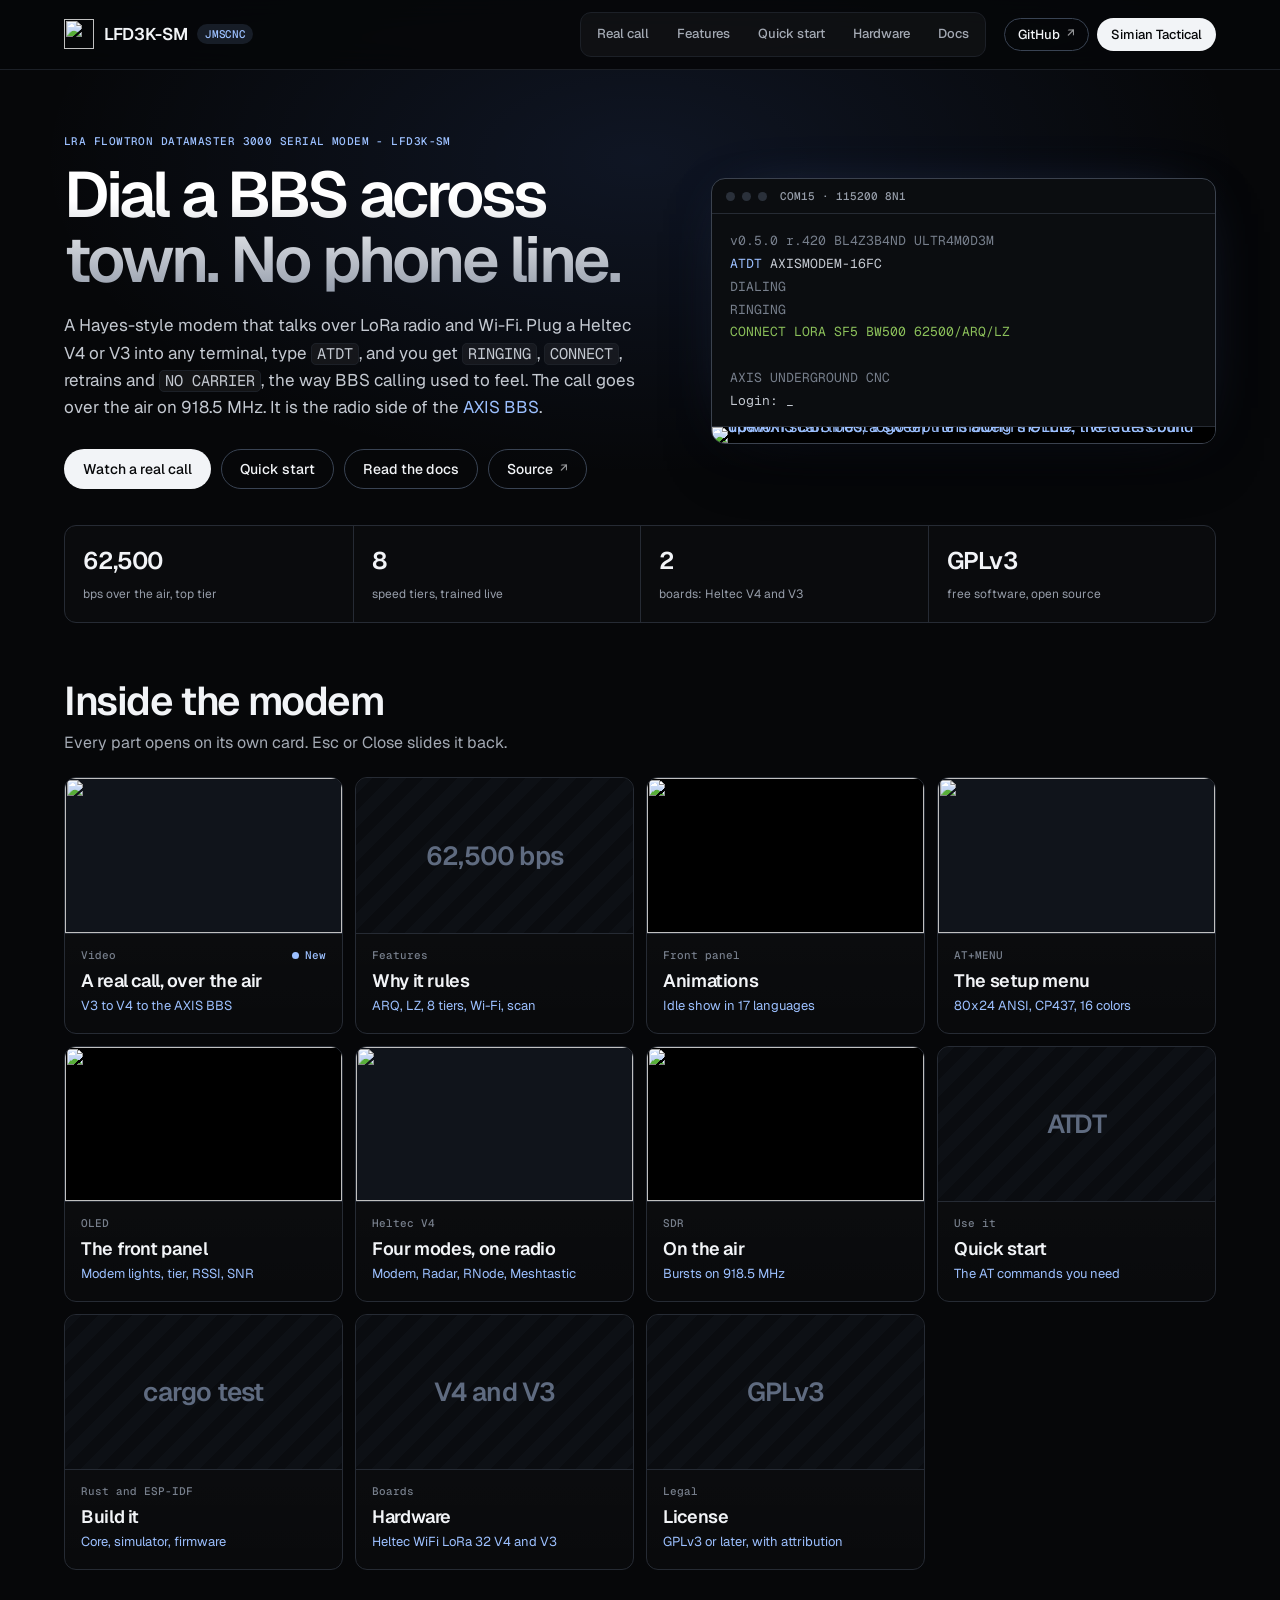
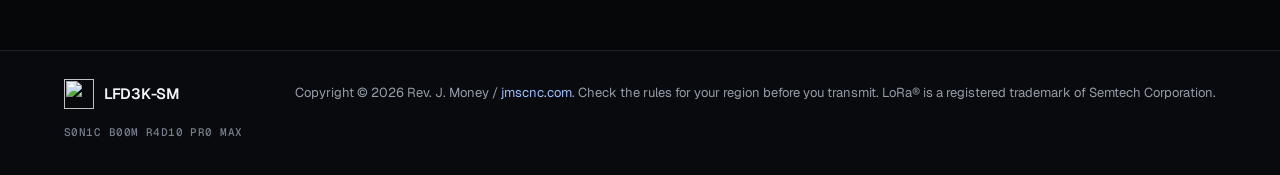
==== commit 4d677004: "Merge branch 'release-images' # Conflicts: #	site/index.html" ====
--- a/site/index.html
+++ b/site/index.html
@@ -8,301 +8,333 @@
 <meta property="og:title" content="LRA FLOWTRON DATAMASTER 3000 SERIAL MODEM - LFD3K-SM">
 <meta property="og:description" content="Type ATDT, hear the BBS answer over the air. A Hayes-style modem over LoRa and Wi-Fi for the Heltec V4 and V3.">
 <meta property="og:image" content="docs/img/simian-logo.png">
-<meta name="theme-color" content="#050505">
+<meta name="theme-color" content="#060709">
 <link rel="icon" href="docs/img/simian-logo.png">
 <link rel="preconnect" href="https://fonts.googleapis.com">
 <link rel="preconnect" href="https://fonts.gstatic.com" crossorigin>
-<link href="https://fonts.googleapis.com/css2?family=IBM+Plex+Mono:wght@400;600&family=VT323&display=swap" rel="stylesheet">
+<link href="https://fonts.googleapis.com/css2?family=Geist:wght@400;500;600&family=Geist+Mono:wght@400;500&display=swap" rel="stylesheet">
 <link rel="stylesheet" href="style.css">
 </head>
 <body>
 
-<header class="topbar">
-  <div class="wrap">
-    <a class="brand" href="./">LFD3K-SM</a>
-    <nav aria-label="Sections">
-      <a href="#call">Real call</a>
-      <a href="#why">Why</a>
-      <a href="#animations">Animations</a>
-      <a href="#menu">Menu</a>
-      <a href="#panel">Front panel</a>
-      <a href="#air">On the air</a>
-      <a href="#quickstart">Quick start</a>
-      <a href="#build">Build</a>
+<header class="site-header">
+  <div class="wrap header-inner">
+    <a class="brand" href="./"><img src="docs/img/simian-logo.png" width="512" height="548" alt=""> LFD3K-SM <small>JMSCNC</small></a>
+    <nav class="nav" aria-label="Sections">
+      <a href="#call" data-card="call">Real call</a>
+      <a href="#why" data-card="why">Features</a>
+      <a href="#quickstart" data-card="quickstart">Quick start</a>
+      <a href="#hardware" data-card="hardware">Hardware</a>
       <a href="docs.html">Docs</a>
-      <a href="https://github.com/revjmoney/lfd3k-sm">GitHub</a>
     </nav>
+    <div class="header-cta">
+      <a class="btn btn-sm btn-github" href="https://github.com/revjmoney/lfd3k-sm">GitHub <span class="arw" aria-hidden="true">&#8599;</span></a>
+      <a class="btn btn-sm btn-primary" href="https://jmscnc.com/simiantacticaltoolbox">Simian Tactical</a>
+    </div>
   </div>
 </header>
 
-<main>
-<div class="hero">
-  <div class="wrap">
-    <img class="hero-logo pixel" src="multimode/preview/logo.gif" width="512" height="256"
-         alt="The AXIS BBS boot logo animation: the letters build up from scan lines, a sweep runs along the rule under them, and five dots count down">
-    <p class="hero-cap">The boot logo, live: the letters build up from scan lines, a sweep runs along the rule, five dots count down.</p>
-
-    <div class="ident">
-      <img class="monkey" src="docs/img/simian-logo.png" width="512" height="548" alt="Simian Tactical Unit monkey logo">
+<main class="wrap">
+  <section class="hero">
+    <div>
+      <p class="kicker">LRA FLOWTRON DATAMASTER 3000 SERIAL MODEM - LFD3K-SM</p>
+      <h1>Dial a BBS across town. No phone line.</h1>
+      <p class="lede">A Hayes-style modem that talks over LoRa radio and Wi-Fi. Plug a Heltec V4 or V3 into any terminal,
+        type <code>ATDT</code>, and you get <code>RINGING</code>, <code>CONNECT</code>, retrains and
+        <code>NO CARRIER</code>, the way BBS calling used to feel. The call goes over the air on 918.5&nbsp;MHz. It is the
+        radio side of the <a href="https://github.com/revjmoney/axis-bbs">AXIS BBS</a>.</p>
+      <div class="actions">
+        <a class="btn btn-primary" href="#call" data-card="call">Watch a real call</a>
+        <a class="btn" href="#quickstart" data-card="quickstart">Quick start</a>
+        <a class="btn" href="docs.html">Read the docs</a>
+        <a class="btn" href="https://github.com/revjmoney/lfd3k-sm">Source <span class="arw" aria-hidden="true">&#8599;</span></a>
+      </div>
+    </div>
+    <div class="console" aria-label="A sample call">
+      <div class="bar"><i></i><i></i><i></i><span>COM15 &middot; 115200 8N1</span></div>
+      <pre><span class="dim">v0.5.0 r.420 BL4Z3B4ND ULTR4M0D3M</span>
+<span class="acc">ATDT</span> AXISMODEM-16FC
+<span class="dim">DIALING</span>
+<span class="dim">RINGING</span>
+<span class="ok">CONNECT LORA SF5 BW500 62500/ARQ/LZ</span>
+
+<span class="dim">AXIS UNDERGROUND CNC</span>
+Login: _</pre>
+      <a class="console-oled shot" href="multimode/preview/logo.gif"><img class="pixel" src="multimode/preview/logo.gif" width="512" height="256"
+        alt="The AXIS BBS boot logo on the modem's OLED: the letters build up from scan lines, a sweep runs along the rule, five dots count down"></a>
+    </div>
+  </section>
+
+  <div class="stats">
+    <div><b>62,500</b><span>bps over the air, top tier</span></div>
+    <div><b>8</b><span>speed tiers, trained live</span></div>
+    <div><b>2</b><span>boards: Heltec V4 and V3</span></div>
+    <div><b>GPLv3</b><span>free software, open source</span></div>
+  </div>
+
+  <section class="section" aria-labelledby="inside">
+    <div class="section-head">
       <div>
-        <h1>LRA FLOWTRON DATAMASTER 3000 SERIAL MODEM <span class="short">- LFD3K-SM</span></h1>
-        <p class="release">v0.5.0 r.420 BL4Z3B4ND ULTR4M0D3M</p>
-        <p class="tagline">S0N1C B00M R4D10 PR0 MAX<span class="blink" aria-hidden="true">_</span></p>
-        <p class="byline">by Rev. J. Money / <a href="https://jmscnc.com">jmscnc.com</a></p>
+        <h2 id="inside">Inside the modem</h2>
+        <p>Every part opens on its own card. Esc or Close slides it back.</p>
       </div>
     </div>
-
-    <p class="lede">A Hayes-style dial-up modem that talks over <b>LoRa radio</b> and <b>Wi-Fi</b>, built for the
-      Heltec V4 and V3 (ESP32-S3 plus SX1262). Plug it into any terminal program, type <code>ATDT</code>, and you get
-      <code>DIALING</code>, <code>RINGING</code>, <code>CONNECT</code>, retrains and <code>NO CARRIER</code>, the way BBS
-      calling used to feel, except the call goes over the air with no phone line and no internet. It is the radio side
-      of the <a href="https://github.com/revjmoney/axis-bbs">AXIS BBS</a> telnet BBS firmware: a caller with a modem can
-      dial a BBS across town on 918.5 MHz.</p>
-
-    <div class="cta">
-      <a class="btn" href="docs.html">Read the docs</a>
-      <a class="btn alt" href="https://github.com/revjmoney/lfd3k-sm">Source on GitHub</a>
-    </div>
-  </div>
-</div>
-
-<section id="call">
-  <div class="wrap">
-    <h2>A real call, over the air</h2>
-    <p>Recorded live on 2026-11-12. The PC types into a Heltec V3, the V3 dials a Heltec V4 over LoRa on 918.5 MHz
+    <div class="grid">
+      <a class="mod" href="#call" data-card="call">
+        <span class="cover"><img src="docs/video/lfd3k-radio-call-poster.jpg" alt="" loading="lazy"></span>
+        <span class="mod-body"><span class="mod-top"><span class="group-label">Video</span><span class="status s-new"><i></i>New</span></span>
+          <span class="mod-title">A real call, over the air</span><span class="sub">V3 to V4 to the AXIS BBS</span></span></a>
+      <a class="mod" href="#why" data-card="why">
+        <span class="cover blank"><span>62,500 bps</span></span>
+        <span class="mod-body"><span class="mod-top"><span class="group-label">Features</span></span>
+          <span class="mod-title">Why it rules</span><span class="sub">ARQ, LZ, 8 tiers, Wi-Fi, scan</span></span></a>
+      <a class="mod" href="#animations" data-card="animations">
+        <span class="cover"><img class="pixel" src="docs/phase2-bench/mockups/idle-show.gif" alt="" loading="lazy"></span>
+        <span class="mod-body"><span class="mod-top"><span class="group-label">Front panel</span></span>
+          <span class="mod-title">Animations</span><span class="sub">Idle show in 17 languages</span></span></a>
+      <a class="mod" href="#menu" data-card="menu">
+        <span class="cover"><img src="docs/phase4-bench/menu/01-main.png" alt="" loading="lazy"></span>
+        <span class="mod-body"><span class="mod-top"><span class="group-label">AT+MENU</span></span>
+          <span class="mod-title">The setup menu</span><span class="sub">80x24 ANSI, CP437, 16 colors</span></span></a>
+      <a class="mod" href="#panel" data-card="panel">
+        <span class="cover"><img class="pixel" src="docs/phase2-bench/mockups/online_sf5.png" alt="" loading="lazy"></span>
+        <span class="mod-body"><span class="mod-top"><span class="group-label">OLED</span></span>
+          <span class="mod-title">The front panel</span><span class="sub">Modem lights, tier, RSSI, SNR</span></span></a>
+      <a class="mod" href="#multimode" data-card="multimode">
+        <span class="cover"><img src="multimode/preview/menu.png" alt="" loading="lazy"></span>
+        <span class="mod-body"><span class="mod-top"><span class="group-label">Heltec V4</span></span>
+          <span class="mod-title">Four modes, one radio</span><span class="sub">Modem, Radar, RNode, Meshtastic</span></span></a>
+      <a class="mod" href="#air" data-card="air">
+        <span class="cover"><img class="pixel" src="docs/phase2-bench/sdr-waterfall-918500.png" alt="" loading="lazy"></span>
+        <span class="mod-body"><span class="mod-top"><span class="group-label">SDR</span></span>
+          <span class="mod-title">On the air</span><span class="sub">Bursts on 918.5 MHz</span></span></a>
+      <a class="mod" href="#quickstart" data-card="quickstart">
+        <span class="cover blank"><span>ATDT</span></span>
+        <span class="mod-body"><span class="mod-top"><span class="group-label">Use it</span></span>
+          <span class="mod-title">Quick start</span><span class="sub">The AT commands you need</span></span></a>
+      <a class="mod" href="#build" data-card="build">
+        <span class="cover blank"><span>cargo test</span></span>
+        <span class="mod-body"><span class="mod-top"><span class="group-label">Rust and ESP-IDF</span></span>
+          <span class="mod-title">Build it</span><span class="sub">Core, simulator, firmware</span></span></a>
+      <a class="mod" href="#hardware" data-card="hardware">
+        <span class="cover blank"><span>V4 and V3</span></span>
+        <span class="mod-body"><span class="mod-top"><span class="group-label">Boards</span></span>
+          <span class="mod-title">Hardware</span><span class="sub">Heltec WiFi LoRa 32 V4 and V3</span></span></a>
+      <a class="mod" href="#license" data-card="license">
+        <span class="cover blank"><span>GPLv3</span></span>
+        <span class="mod-body"><span class="mod-top"><span class="group-label">Legal</span></span>
+          <span class="mod-title">License</span><span class="sub">GPLv3 or later, with attribution</span></span></a>
+    </div>
+  </section>
+</main>
+
+<footer class="site-footer">
+  <div class="wrap footer-inner">
+    <a class="brand" href="./"><img src="docs/img/simian-logo.png" width="512" height="548" alt=""> LFD3K-SM</a>
+    <span>Copyright &copy; 2026 Rev. J. Money / <a href="https://jmscnc.com">jmscnc.com</a>. Check the rules for your region before you transmit. LoRa&reg; is a registered trademark of Semtech Corporation.</span>
+    <span class="motto">S0N1C B00M R4D10 PR0 MAX</span>
+  </div>
+</footer>
+
+<!-- The insert cards. Each one slides in when its link is clicked. -->
+<dialog class="deck" id="deck" aria-labelledby="deck-title">
+  <div class="card-shell">
+    <div class="card-bar">
+      <p class="card-kicker" id="deck-title">LFD3K-SM</p>
+      <button type="button" class="card-close" aria-label="Close the card">Close</button>
+    </div>
+    <div class="card-scroll" tabindex="-1">
+
+<section class="card" id="call" data-title="A real call, over the air" hidden>
+  <h2>A real call, over the air</h2>
+  <p>Recorded live on 2026-11-12. The PC types into a Heltec V3, the V3 dials a Heltec V4 over LoRa on 918.5&nbsp;MHz
     (it trained at SF5, 62,500 bps on the air, with ARQ and LZ compression), and the V4 answers and bridges the call over
     Wi-Fi into the AXIS BBS. Then a walk around the board: log in, read a message, look at a file area, the system stats,
-    the ANSI pack viewer, and log off. Real time, nothing sped up: left is the caller's screen, right is the V4's own terminal.</p>
-    <video controls preload="metadata" playsinline poster="docs/video/lfd3k-radio-call-poster.jpg" style="width:100%;max-width:1280px;display:block;margin:1rem auto;border:2px solid #333">
-      <source src="docs/video/lfd3k-radio-call.mp4" type="video/mp4">
-      Your browser cannot play this video. <a href="docs/video/lfd3k-radio-call.mp4">Download it (MP4, 3 MB)</a>.
-    </video>
-  </div>
-</section>
-
-<section id="why">
-  <div class="wrap">
-    <h2>Why it is badass</h2>
-    <p class="intro">Ten reasons. Full details live in the
-      <a href="docs.html#features">features log</a> and the <a href="docs.html#design">design doc</a>.</p>
-
-    <div class="features">
-      <div class="box">
-        <span class="label">01</span>
-        <h3>Real modem manners</h3>
-        <p><code>ATD</code>, <code>ATA</code>, <code>ATH</code>, <code>ATO</code>, <code>ATI</code>, <code>AT&amp;V</code>,
-          <code>ATZ</code>, S registers, <code>+++</code> with guard time, verbose and numeric result codes, auto-answer.
-          Your old terminal scripts just work.</p>
-      </div>
-      <div class="box">
-        <span class="label">02</span>
-        <h3>8 speed tiers, picked live</h3>
-        <p>SF12 to SF5 at 500 kHz, about 1.2 to 62.5 kbps on the air. The modems train on the measured SNR, start at the
-          best tier the link can hold, step down when the signal fades, and climb back up when it clears. You see it
-          happen: <code>RETRAIN</code>.</p>
-      </div>
-      <div class="box">
-        <span class="label">03</span>
-        <h3>Nothing gets lost</h3>
-        <p>Selective-repeat ARQ (window 8, SACK bitmap), half-duplex burst manners, keepalives, resync to SF12 when the
-          link dies for a moment, and <code>NO CARRIER</code> only when it is really gone.</p>
-      </div>
-      <div class="box">
-        <span class="label">04</span>
-        <h3>LZ compression on the air</h3>
-        <p>Each frame is squeezed against a preset tuned for ANSI art, CP437 boxes and blocks, so BBS screens fly.
-          The <code>CONNECT</code> line says so: <code>/ARQ/LZ</code>, and the DC light comes on.</p>
-      </div>
-      <div class="box">
-        <span class="label">05</span>
-        <h3>Wi-Fi too</h3>
-        <p>Its own WPA2 hotspot, a client network, up to 8 named forwards (<code>ATDT AXIS</code> opens a telnet call),
-          and a published forward so radio callers reach a telnet BBS.</p>
-      </div>
-      <div class="box">
-        <span class="label">06</span>
-        <h3>Find your friends</h3>
-        <p>Beacons, <code>AT+SCAN</code>, a station directory with pinning, dial by name, and a privacy mode
-          (ON, QUIET or HIDDEN).</p>
-      </div>
-      <div class="box">
-        <span class="label">07</span>
-        <h3>A full-screen setup menu</h3>
-        <p><code>AT+MENU</code> opens an 80x24 ANSI lightbar menu (CP437, 16 colors) for SyncTERM: directory and scan,
-          live link status, settings, forwards, Wi-Fi.</p>
-      </div>
-      <div class="box">
-        <span class="label">08</span>
-        <h3>A front panel with attitude</h3>
-        <p>The OLED shows modem lights, the call state, tier, RSSI and SNR, a radar sweep while scanning, and an idle
-          show in 17 languages with 12 transitions.</p>
-        <div class="lights" aria-label="The eight modem lights">
-          <span>OH</span><span>CD</span><span class="off">SD</span><span>RD</span><span class="off">HS</span><span>EC</span><span>DC</span><span class="off">AA</span>
-        </div>
-      </div>
-      <div class="box">
-        <span class="label">09</span>
-        <h3>Four modes in one radio</h3>
-        <p>A custom bootloader and picker carry LFD3K-SM, Simian Radar, RNode and Meshtastic in their own slots:
-          <code>AT+MODE=RNODE</code> and the board comes back up as an RNode.</p>
-      </div>
-      <div class="box">
-        <span class="label">10</span>
-        <h3>Tested hard</h3>
-        <p>A <code>no_std</code>, no-heap Rust core with a seeded LoRa channel simulator, two-modem call scenarios (SNR
-          dips, lost frames, collisions, resyncs) and proptest fuzzing of frames and AT lines. The simulator found real
-          bugs before any radio did.</p>
-      </div>
-    </div>
-
-    <h3 id="tiers">The tier ladder</h3>
-    <p class="intro">Eight LoRa tiers at 500 kHz bandwidth, coding rate 4/5. Air rates, fastest first. The
-      <code>CONNECT</code> string always shows the real tier, for example <code>CONNECT LORA SF7 BW500 21875/ARQ/LZ</code>.</p>
-    <div class="ladder">
-      <div><b>SF5</b><span>62,500 bps</span></div>
-      <div><b>SF6</b><span>37,500 bps</span></div>
-      <div><b>SF7</b><span>21,875 bps</span></div>
-      <div><b>SF8</b><span>12,500 bps</span></div>
-      <div><b>SF9</b><span>7,031 bps</span></div>
-      <div><b>SF10</b><span>3,906 bps</span></div>
-      <div><b>SF11</b><span>2,148 bps</span></div>
-      <div><b>SF12</b><span>1,172 bps</span></div>
-    </div>
-  </div>
-</section>
-
-<section id="animations">
-  <div class="wrap">
-    <h2>Animations</h2>
-    <p class="intro">The front panel never sits still. These are the real renderer's frames, drawn by the same pure C
-      code the firmware runs, previewed on the PC. Click any of them to see it big.</p>
-    <ul class="gallery anim" data-gallery="anim">
-      <li><figure>
-        <a class="shot" href="docs/phase2-bench/mockups/idle-show.gif"><img class="pixel n256" src="docs/phase2-bench/mockups/idle-show.gif" width="512" height="284" alt="The idle text show cycling through languages and transitions"></a>
-        <figcaption><b>Idle show.</b> One item every 8 seconds: IDLE in 17 languages, the clock, uptime, chip temperature, stations heard and the last caller, through one of 12 transitions (explode, blocks, sine scroll, split flap, typewriter, drip melt, glitch, matrix rain, starfield warp, CRT power, venetian blinds, pixelate). The preview names each transition under the panel.</figcaption>
-      </figure></li>
-      <li><figure>
-        <a class="shot" href="docs/phase2-bench/mockups/idle-scope.gif"><img class="pixel n384" src="docs/phase2-bench/mockups/idle-scope.gif" width="384" height="192" alt="The breathing scope drawing the radio channel"></a>
-        <figcaption><b>Radar scope.</b> A breathing scope draws the live radio channel: one RSSI sample every 50 ms from the SX1262, 64 samples, transmit samples marked.</figcaption>
-      </figure></li>
-      <li><figure>
-        <a class="shot" href="docs/phase2-bench/mockups/idle-disintegrate.gif"><img class="pixel n384" src="docs/phase2-bench/mockups/idle-disintegrate.gif" width="384" height="192" alt="The idle word disintegrating into flying bits"></a>
-        <figcaption><b>Disintegrate.</b> The idle word breaks up into flying bits and pulls itself back together.</figcaption>
-      </figure></li>
-      <li><figure>
-        <a class="shot" href="docs/phase2-bench/mockups/idle-full.gif"><img class="pixel n384" src="docs/phase2-bench/mockups/idle-full.gif" width="384" height="192" alt="The full idle loop of the OLED front panel"></a>
-        <figcaption><b>The full idle loop.</b> The lights slide into a new order each loop and go home every fourth, the scope breathes, the meters show the live channel level.</figcaption>
-      </figure></li>
-      <li><figure>
-        <a class="shot" href="multimode/preview/logo.gif"><img class="pixel n512" src="multimode/preview/logo.gif" width="512" height="256" alt="The AXIS BBS boot logo animation"></a>
-        <figcaption><b>Boot logo.</b> Every boot shows the AXIS BBS logo for 5 seconds. Press PRG during it and the mode list opens.</figcaption>
-      </figure></li>
-    </ul>
-  </div>
-</section>
-
-<section id="menu">
-  <div class="wrap">
-    <h2>The setup menu</h2>
-    <p class="intro"><code>AT+MENU</code> opens a full-screen 80x24 ANSI lightbar menu. Best in SyncTERM with the CP437
-      font. Up, Down and Tab move, Enter opens or edits, a letter jumps, Esc goes back. Every edit is checked the same
-      way the AT command checks it. These screens are rendered from the menu code by the PC preview tool, replayed on a
-      strict 80x24 terminal.</p>
-    <ul class="gallery menu" data-gallery="menu">
-      <li><figure><a class="shot" href="docs/phase4-bench/menu/01-main.png"><img src="docs/phase4-bench/menu/01-main.png" width="1280" height="768" loading="lazy" alt="Main menu"></a><figcaption><b>Main menu.</b> Directory and Scan, Link Status, Settings, Forwards, Wi-Fi, About, Save settings, Exit.</figcaption></figure></li>
-      <li><figure><a class="shot" href="docs/phase4-bench/menu/02-directory.png"><img src="docs/phase4-bench/menu/02-directory.png" width="1280" height="768" loading="lazy" alt="Directory and Scan screen"></a><figcaption><b>Directory.</b> Enter dials the selected name, S scans, P pins, A adds, D deletes.</figcaption></figure></li>
-      <li><figure><a class="shot" href="docs/phase4-bench/menu/03-directory-add.png"><img src="docs/phase4-bench/menu/03-directory-add.png" width="1280" height="768" loading="lazy" alt="Adding a name to the directory"></a><figcaption><b>Add a name</b> to the directory.</figcaption></figure></li>
-      <li><figure><a class="shot" href="docs/phase4-bench/menu/13-scan.png"><img src="docs/phase4-bench/menu/13-scan.png" width="1280" height="768" loading="lazy" alt="Scanning the air for other modems"></a><figcaption><b>Scanning the air</b> for other modems.</figcaption></figure></li>
-      <li><figure><a class="shot" href="docs/phase4-bench/menu/14-link-call.png"><img src="docs/phase4-bench/menu/14-link-call.png" width="1280" height="768" loading="lazy" alt="Live link status during a call"></a><figcaption><b>Live link status in a call:</b> tier, SNR and compression, live.</figcaption></figure></li>
-      <li><figure><a class="shot" href="docs/phase4-bench/menu/11-link-idle.png"><img src="docs/phase4-bench/menu/11-link-idle.png" width="1280" height="768" loading="lazy" alt="Link status while idle"></a><figcaption><b>Link status,</b> idle.</figcaption></figure></li>
-      <li><figure><a class="shot" href="docs/phase4-bench/menu/04-settings.png"><img src="docs/phase4-bench/menu/04-settings.png" width="1280" height="768" loading="lazy" alt="Settings screen"></a><figcaption><b>Settings.</b> Station name, privacy mode, TX power, tier cap, auto-answer, compression, boot to menu.</figcaption></figure></li>
-      <li><figure><a class="shot" href="docs/phase4-bench/menu/05-settings-edit.png"><img src="docs/phase4-bench/menu/05-settings-edit.png" width="1280" height="768" loading="lazy" alt="Editing a setting"></a><figcaption><b>Editing a setting.</b> A bad value shows a red line.</figcaption></figure></li>
-      <li><figure><a class="shot" href="docs/phase4-bench/menu/06-forwards.png"><img src="docs/phase4-bench/menu/06-forwards.png" width="1280" height="768" loading="lazy" alt="Forwards screen"></a><figcaption><b>Forwards.</b> Up to 8 named telnet destinations.</figcaption></figure></li>
-      <li><figure><a class="shot" href="docs/phase4-bench/menu/07-forwards-delete.png"><img src="docs/phase4-bench/menu/07-forwards-delete.png" width="1280" height="768" loading="lazy" alt="Deleting a forward"></a><figcaption><b>Deleting a forward.</b></figcaption></figure></li>
-      <li><figure><a class="shot" href="docs/phase4-bench/menu/08-wifi.png"><img src="docs/phase4-bench/menu/08-wifi.png" width="1280" height="768" loading="lazy" alt="Wi-Fi screen"></a><figcaption><b>Wi-Fi.</b> Passwords always hidden.</figcaption></figure></li>
-      <li><figure><a class="shot" href="docs/phase4-bench/menu/09-wifi-password.png"><img src="docs/phase4-bench/menu/09-wifi-password.png" width="1280" height="768" loading="lazy" alt="Typing a new Wi-Fi password, shown as stars"></a><figcaption><b>New password:</b> each character shows as a star.</figcaption></figure></li>
-      <li><figure><a class="shot" href="docs/phase4-bench/menu/15-ring.png"><img src="docs/phase4-bench/menu/15-ring.png" width="1280" height="768" loading="lazy" alt="RING shown in the bottom line while in the menu"></a><figcaption><b>RING</b> while you are in the menu.</figcaption></figure></li>
-      <li><figure><a class="shot" href="docs/phase4-bench/menu/12-unsaved-esc.png"><img src="docs/phase4-bench/menu/12-unsaved-esc.png" width="1280" height="768" loading="lazy" alt="Unsaved changes question on leaving the menu"></a><figcaption><b>Unsaved changes.</b> Y discards and leaves, S saves and leaves, N stays.</figcaption></figure></li>
-      <li><figure><a class="shot" href="docs/phase4-bench/menu/10-about.png"><img src="docs/phase4-bench/menu/10-about.png" width="1280" height="768" loading="lazy" alt="About screen"></a><figcaption><b>About.</b></figcaption></figure></li>
-    </ul>
-  </div>
-</section>
-
-<section id="panel">
-  <div class="wrap">
-    <h2>The front panel</h2>
-    <p class="intro">A 0.96 inch 128x64 OLED drawn at up to 20 fps by its own task, with a hand-made 5x7 font. Top row:
-      eight lights, OH CD SD RD HS EC DC AA. Middle: the state or the tier with an eight cell ladder. Bottom: station
-      name, RSSI and SNR with bars. Mockups come from the same pure drawing function the firmware uses; the last five
-      are captures from the real board.</p>
-    <ul class="gallery oled" data-gallery="oled">
-      <li><figure><a class="shot" href="docs/phase2-bench/mockups/dialing.png"><img class="pixel" src="docs/phase2-bench/mockups/dialing.png" width="512" height="256" loading="lazy" alt="OLED: DIALING"></a><figcaption><b>Dialing.</b> OH blinks while dialing.</figcaption></figure></li>
-      <li><figure><a class="shot" href="docs/phase2-bench/mockups/training.png"><img class="pixel" src="docs/phase2-bench/mockups/training.png" width="512" height="256" loading="lazy" alt="OLED: TRAINING"></a><figcaption><b>Training.</b> A sweep runs across the eight tiers, then the chosen one flashes.</figcaption></figure></li>
-      <li><figure><a class="shot" href="docs/phase2-bench/mockups/online_sf7.png"><img class="pixel" src="docs/phase2-bench/mockups/online_sf7.png" width="512" height="256" loading="lazy" alt="OLED: online at SF7, 21875 bps"></a><figcaption><b>Online at SF7,</b> 21875 bps.</figcaption></figure></li>
-      <li><figure><a class="shot" href="docs/phase2-bench/mockups/online_sf5.png"><img class="pixel" src="docs/phase2-bench/mockups/online_sf5.png" width="512" height="256" loading="lazy" alt="OLED: online at SF5, 62500 bps"></a><figcaption><b>Online at SF5,</b> 62500 bps, the top tier.</figcaption></figure></li>
-      <li><figure><a class="shot" href="docs/phase2-bench/mockups/online_lz.png"><img class="pixel" src="docs/phase2-bench/mockups/online_lz.png" width="512" height="256" loading="lazy" alt="OLED: online with compression"></a><figcaption><b>Online, compressed.</b> DC is lit while a radio call compresses.</figcaption></figure></li>
-      <li><figure><a class="shot" href="docs/phase2-bench/mockups/scan.png"><img class="pixel" src="docs/phase2-bench/mockups/scan.png" width="512" height="256" loading="lazy" alt="OLED: SCAN radar with 3 found"></a><figcaption><b>Scan radar.</b> A sweep goes round every 1.6 s, one blip per answer, the count and FOUND.</figcaption></figure></li>
-      <li><figure><a class="shot" href="docs/phase2-bench/mockups/wifi_tcp.png"><img class="pixel" src="docs/phase2-bench/mockups/wifi_tcp.png" width="512" height="256" loading="lazy" alt="OLED: WIFI TCP online"></a><figcaption><b>Wi-Fi telnet call.</b></figcaption></figure></li>
-      <li><figure><a class="shot" href="docs/phase2-bench/mockups/bridge.png"><img class="pixel" src="docs/phase2-bench/mockups/bridge.png" width="512" height="256" loading="lazy" alt="OLED: BRIDGE with the radio tier line"></a><figcaption><b>Bridge.</b> A radio call bridged to a telnet forward.</figcaption></figure></li>
-      <li><figure><a class="shot" href="docs/phase2-bench/mockups/idle.png"><img class="pixel" src="docs/phase2-bench/mockups/idle.png" width="512" height="256" loading="lazy" alt="OLED: IDLE with the lights shuffled"></a><figcaption><b>Idle,</b> mid lights shuffle.</figcaption></figure></li>
-      <li><figure><a class="shot" href="docs/phase2-bench/mockups/idle_heard.png"><img class="pixel" src="docs/phase2-bench/mockups/idle_heard.png" width="512" height="256" loading="lazy" alt="OLED: HEARD 4"></a><figcaption><b>Stations heard</b> in the last 15 minutes.</figcaption></figure></li>
-      <li><figure><a class="shot" href="docs/phase2-bench/mockups/idle_caller.png"><img class="pixel" src="docs/phase2-bench/mockups/idle_caller.png" width="512" height="256" loading="lazy" alt="OLED: last caller name"></a><figcaption><b>Last caller,</b> the station that last called over the radio.</figcaption></figure></li>
-      <li><figure><a class="shot" href="docs/phase2-bench/mockups/idle_ap.png"><img class="pixel" src="docs/phase2-bench/mockups/idle_ap.png" width="512" height="256" loading="lazy" alt="OLED: hotspot name row"></a><figcaption><b>Hotspot name</b> on the rotating name row.</figcaption></figure></li>
-      <li><figure><a class="shot" href="docs/phase2-bench/mockups/idle_ip.png"><img class="pixel" src="docs/phase2-bench/mockups/idle_ip.png" width="512" height="256" loading="lazy" alt="OLED: IP address row"></a><figcaption><b>Wi-Fi address</b> on the name row.</figcaption></figure></li>
-      <li><figure><a class="shot" href="docs/phase2-bench/mockups/radio_fail.png"><img class="pixel" src="docs/phase2-bench/mockups/radio_fail.png" width="512" height="256" loading="lazy" alt="OLED: RADIO FAIL, CHECK BOARD"></a><figcaption><b>Radio fail.</b> Shown when the radio is not usable.</figcaption></figure></li>
-      <li><figure><a class="shot" href="docs/phase2-bench/oled-idle.png"><img class="pixel" src="docs/phase2-bench/oled-idle.png" width="512" height="256" loading="lazy" alt="Real OLED capture: idle"></a><figcaption><b>Real panel:</b> idle, first flash.</figcaption></figure></li>
-      <li><figure><a class="shot" href="docs/phase2-bench/oled-dialing.png"><img class="pixel" src="docs/phase2-bench/oled-dialing.png" width="512" height="256" loading="lazy" alt="Real OLED capture: dialing"></a><figcaption><b>Real panel:</b> dialing.</figcaption></figure></li>
-      <li><figure><a class="shot" href="docs/phase2-bench/oled-after.png"><img class="pixel" src="docs/phase2-bench/oled-after.png" width="512" height="256" loading="lazy" alt="Real OLED capture: idle after a call"></a><figcaption><b>Real panel:</b> back to idle after the call.</figcaption></figure></li>
-      <li><figure><a class="shot" href="docs/phase2-bench/oled-idle-b.png"><img class="pixel" src="docs/phase2-bench/oled-idle-b.png" width="512" height="256" loading="lazy" alt="Real OLED capture: idle, bench rerun"></a><figcaption><b>Real panel:</b> idle, bench rerun.</figcaption></figure></li>
-      <li><figure><a class="shot" href="docs/phase2-bench/oled-phase3-idle.png"><img class="pixel" src="docs/phase2-bench/oled-phase3-idle.png" width="512" height="256" loading="lazy" alt="Real OLED capture: idle with the scope and IP address"></a><figcaption><b>Real panel:</b> idle with the live scope and the Wi-Fi address.</figcaption></figure></li>
-    </ul>
-
-    <div class="wide">
-      <ul class="gallery big" data-gallery="oled2">
-        <li><figure><a class="shot" href="docs/phase2-bench/mockups/idle-items.png"><img src="docs/phase2-bench/mockups/idle-items.png" width="1482" height="592" loading="lazy" alt="Every item of the idle show"></a><figcaption><b>Every idle show item,</b> rendered by the PC check tool.</figcaption></figure></li>
-        <li><figure><a class="shot" href="multimode/preview/menu.png"><img src="multimode/preview/menu.png" width="1048" height="1328" loading="lazy" alt="The multimode picker screens"></a><figcaption><b>The mode picker.</b> Tap PRG for the next mode, hold to start. NO IMAGE, STARTING, and the crash note.</figcaption></figure></li>
-      </ul>
-    </div>
-  </div>
-</section>
-
-<section id="multimode">
-  <div class="wrap">
-    <h2>Four modes, one radio</h2>
-    <p class="intro">A small picker starts first on every boot. Do nothing and it starts the mode you used last. From
-      inside the modem, one command switches. Each firmware has its own flash slot, so updating one never touches the
-      others. The guide is in <a href="docs.html#multimode">Multimode</a>.</p>
-    <div class="table-scroll">
-      <table>
-        <thead><tr><th>Menu name</th><th>What it is</th><th>Switch with</th></tr></thead>
-        <tbody>
-          <tr><td>LFD3K-SM</td><td>The Hayes-style LoRa and Wi-Fi modem. The default.</td><td><code>AT+MODE=MODEM</code></td></tr>
-          <tr><td>SIMIAN RADAR</td><td>A listen-only pocket scanner.</td><td><code>AT+MODE=RADAR</code></td></tr>
-          <tr><td>RNODE</td><td>The RNode firmware, so the board works as a Reticulum LoRa interface.</td><td><code>AT+MODE=RNODE</code></td></tr>
-          <tr><td>MESH</td><td>Meshtastic for the Heltec V4, patched to live politely next to the others.</td><td><code>AT+MODE=MESH</code></td></tr>
-        </tbody>
-      </table>
-    </div>
-  </div>
-</section>
-
-<section id="air">
-  <div class="wrap">
-    <h2>On the air</h2>
-    <p class="intro">Checked with an SDR. Every <code>ATDT</code> makes a burst on 918.5 MHz, one per
-      <code>RINGING</code>, each about 0.3 s long (the SF12 call request airtime), about 510 kHz wide and centred on
-      918.50 MHz.</p>
-    <ul class="gallery oled" data-gallery="air">
-      <li><figure><a class="shot" href="docs/phase2-bench/sdr-waterfall-bursts.png"><img class="pixel" src="docs/phase2-bench/sdr-waterfall-bursts.png" width="512" height="500" loading="lazy" alt="SDR waterfall with LFD3K-SM bursts"></a><figcaption><b>Bursts on 918.5 MHz,</b> one per RINGING.</figcaption></figure></li>
-      <li><figure><a class="shot" href="docs/phase2-bench/sdr-waterfall-918500.png"><img class="pixel" src="docs/phase2-bench/sdr-waterfall-918500.png" width="900" height="192" loading="lazy" alt="SDR waterfall centred on 918.5 MHz"></a><figcaption><b>Centred on 918.5 MHz,</b> about 918.245 to 918.755 MHz.</figcaption></figure></li>
-    </ul>
-  </div>
-</section>
-
-<section id="quickstart">
-  <div class="wrap">
-    <h2>Quick start</h2>
-    <p class="intro">Any terminal at 115200 baud. For the menu, SyncTERM with ANSI-BBS emulation and the CP437 font.</p>
+    the ANSI pack viewer, and log off. Real time, nothing sped up: left is the caller's screen, right is the V4's own
+    terminal.</p>
+  <video controls preload="none" playsinline poster="docs/video/lfd3k-radio-call-poster.jpg">
+    <source src="docs/video/lfd3k-radio-call.mp4" type="video/mp4">
+    Your browser cannot play this video. <a href="docs/video/lfd3k-radio-call.mp4">Download it (MP4, 3 MB)</a>.
+  </video>
+</section>
+
+<section class="card" id="why" data-title="Why it rules" hidden>
+  <h2>Why it rules</h2>
+  <p class="intro">Ten reasons. Full details live in the <a href="docs.html#features">features log</a> and the
+    <a href="docs.html#design">design doc</a>.</p>
+  <div class="reasons">
+    <div class="reason" id="f1"><h3>Real modem manners</h3>
+      <p><code>ATD</code>, <code>ATA</code>, <code>ATH</code>, <code>ATO</code>, <code>ATI</code>, <code>AT&amp;V</code>,
+        <code>ATZ</code>, S registers, <code>+++</code> with guard time, verbose and numeric result codes, auto-answer.
+        Your old terminal scripts just work.</p></div>
+    <div class="reason" id="f2"><h3>8 speed tiers, picked live</h3>
+      <p>SF12 to SF5 at 500 kHz, about 1.2 to 62.5 kbps on the air. The modems train on the measured SNR, start at the
+        best tier the link can hold, step down when the signal fades, and climb back up when it clears. You see it
+        happen: <code>RETRAIN</code>.</p></div>
+    <div class="reason" id="f3"><h3>Nothing gets lost</h3>
+      <p>Selective-repeat ARQ (window 8, SACK bitmap), half-duplex burst manners, keepalives, resync to SF12 when the
+        link dies for a moment, and <code>NO CARRIER</code> only when it is really gone.</p></div>
+    <div class="reason" id="f4"><h3>LZ compression on the air</h3>
+      <p>Each frame is squeezed against a preset tuned for ANSI art, CP437 boxes and blocks, so BBS screens fly.
+        The <code>CONNECT</code> line says so: <code>/ARQ/LZ</code>, and the DC light comes on.</p></div>
+    <div class="reason" id="f5"><h3>Wi-Fi too</h3>
+      <p>Its own WPA2 hotspot, a client network, up to 8 named forwards (<code>ATDT AXIS</code> opens a telnet call),
+        and a published forward so radio callers reach a telnet BBS.</p></div>
+    <div class="reason" id="f6"><h3>Find your friends</h3>
+      <p>Beacons, <code>AT+SCAN</code>, a station directory with pinning, dial by name, and a privacy mode
+        (ON, QUIET or HIDDEN).</p></div>
+    <div class="reason" id="f7"><h3>A full-screen setup menu</h3>
+      <p><code>AT+MENU</code> opens an 80x24 ANSI lightbar menu (CP437, 16 colors) for SyncTERM: directory and scan,
+        live link status, settings, forwards, Wi-Fi. <a href="#menu" data-card="menu">See the screens</a>.</p></div>
+    <div class="reason" id="f8"><h3>A front panel with attitude</h3>
+      <p>The OLED shows modem lights, the call state, tier, RSSI and SNR, a radar sweep while scanning, and an idle
+        show in 17 languages with 12 transitions. <a href="#panel" data-card="panel">See the panel</a>.</p>
+      <div class="lights" aria-label="The eight modem lights">
+        <span>OH</span><span>CD</span><span class="off">SD</span><span>RD</span><span class="off">HS</span><span>EC</span><span>DC</span><span class="off">AA</span>
+      </div></div>
+    <div class="reason" id="f9"><h3>Four modes in one radio</h3>
+      <p>On the V4, a custom bootloader and picker carry LFD3K-SM, Simian Radar, RNode and Meshtastic in their own
+        slots: <code>AT+MODE=RNODE</code> and the board comes back up as an RNode.
+        <a href="#multimode" data-card="multimode">The four modes</a>.</p></div>
+    <div class="reason" id="f10"><h3>Tested hard</h3>
+      <p>A <code>no_std</code>, no-heap Rust core with a seeded LoRa channel simulator, two-modem call scenarios (SNR
+        dips, lost frames, collisions, resyncs) and proptest fuzzing of frames and AT lines. The simulator found real
+        bugs before any radio did.</p></div>
+  </div>
+  <h3 id="tiers">The tier ladder</h3>
+  <p>Eight LoRa tiers at 500 kHz bandwidth, coding rate 4/5. Air rates, fastest first. The <code>CONNECT</code> string
+    always shows the real tier, for example <code>CONNECT LORA SF7 BW500 21875/ARQ/LZ</code>.</p>
+  <div class="ladder">
+    <div><b>SF5</b><span>62,500 bps</span></div>
+    <div><b>SF6</b><span>37,500 bps</span></div>
+    <div><b>SF7</b><span>21,875 bps</span></div>
+    <div><b>SF8</b><span>12,500 bps</span></div>
+    <div><b>SF9</b><span>7,031 bps</span></div>
+    <div><b>SF10</b><span>3,906 bps</span></div>
+    <div><b>SF11</b><span>2,148 bps</span></div>
+    <div><b>SF12</b><span>1,172 bps</span></div>
+  </div>
+</section>
+
+<section class="card" id="animations" data-title="Animations" hidden>
+  <h2>Animations</h2>
+  <p class="intro">The front panel never sits still. These are the real renderer's frames, drawn by the same pure C
+    code the firmware runs, previewed on the PC. Click any of them to see it big.</p>
+  <ul class="gallery anim" data-gallery="anim">
+    <li><figure>
+      <a class="shot" href="docs/phase2-bench/mockups/idle-show.gif"><img class="pixel" loading="lazy" src="docs/phase2-bench/mockups/idle-show.gif" width="512" height="284" alt="The idle text show cycling through languages and transitions"></a>
+      <figcaption><b>Idle show.</b> One item every 8 seconds: IDLE in 17 languages, the clock, uptime, chip temperature, stations heard and the last caller, through one of 12 transitions (explode, blocks, sine scroll, split flap, typewriter, drip melt, glitch, matrix rain, starfield warp, CRT power, venetian blinds, pixelate).</figcaption>
+    </figure></li>
+    <li><figure>
+      <a class="shot" href="docs/phase2-bench/mockups/idle-scope.gif"><img class="pixel" loading="lazy" src="docs/phase2-bench/mockups/idle-scope.gif" width="384" height="192" alt="The breathing scope drawing the radio channel"></a>
+      <figcaption><b>Radar scope.</b> A breathing scope draws the live radio channel: one RSSI sample every 50 ms from the SX1262, 64 samples, transmit samples marked.</figcaption>
+    </figure></li>
+    <li><figure>
+      <a class="shot" href="docs/phase2-bench/mockups/idle-disintegrate.gif"><img class="pixel" loading="lazy" src="docs/phase2-bench/mockups/idle-disintegrate.gif" width="384" height="192" alt="The idle word disintegrating into flying bits"></a>
+      <figcaption><b>Disintegrate.</b> The idle word breaks up into flying bits and pulls itself back together.</figcaption>
+    </figure></li>
+    <li><figure>
+      <a class="shot" href="docs/phase2-bench/mockups/idle-full.gif"><img class="pixel" loading="lazy" src="docs/phase2-bench/mockups/idle-full.gif" width="384" height="192" alt="The full idle loop of the OLED front panel"></a>
+      <figcaption><b>The full idle loop.</b> The lights slide into a new order each loop and go home every fourth, the scope breathes, the meters show the live channel level.</figcaption>
+    </figure></li>
+    <li><figure>
+      <a class="shot" href="multimode/preview/logo.gif"><img class="pixel" loading="lazy" src="multimode/preview/logo.gif" width="512" height="256" alt="The AXIS BBS boot logo animation"></a>
+      <figcaption><b>Boot logo.</b> Every boot shows the AXIS BBS logo for 5 seconds. On the V4, press PRG during it and the mode list opens.</figcaption>
+    </figure></li>
+  </ul>
+</section>
+
+<section class="card" id="menu" data-title="The setup menu" hidden>
+  <h2>The setup menu</h2>
+  <p class="intro"><code>AT+MENU</code> opens a full-screen 80x24 ANSI lightbar menu. Best in SyncTERM with the CP437
+    font. Up, Down and Tab move, Enter opens or edits, a letter jumps, Esc goes back. Every edit is checked the same
+    way the AT command checks it. These screens are rendered from the menu code by the PC preview tool.</p>
+  <ul class="gallery menu" data-gallery="menu">
+    <li><figure><a class="shot" href="docs/phase4-bench/menu/01-main.png"><img src="docs/phase4-bench/menu/01-main.png" width="1280" height="768" loading="lazy" alt="Main menu"></a><figcaption><b>Main menu.</b> Directory and Scan, Link Status, Settings, Forwards, Wi-Fi, About, Save settings, Exit.</figcaption></figure></li>
+    <li><figure><a class="shot" href="docs/phase4-bench/menu/02-directory.png"><img src="docs/phase4-bench/menu/02-directory.png" width="1280" height="768" loading="lazy" alt="Directory and Scan screen"></a><figcaption><b>Directory.</b> Enter dials the selected name, S scans, P pins, A adds, D deletes.</figcaption></figure></li>
+    <li><figure><a class="shot" href="docs/phase4-bench/menu/03-directory-add.png"><img src="docs/phase4-bench/menu/03-directory-add.png" width="1280" height="768" loading="lazy" alt="Adding a name to the directory"></a><figcaption><b>Add a name</b> to the directory.</figcaption></figure></li>
+    <li><figure><a class="shot" href="docs/phase4-bench/menu/13-scan.png"><img src="docs/phase4-bench/menu/13-scan.png" width="1280" height="768" loading="lazy" alt="Scanning the air for other modems"></a><figcaption><b>Scanning the air</b> for other modems.</figcaption></figure></li>
+    <li><figure><a class="shot" href="docs/phase4-bench/menu/14-link-call.png"><img src="docs/phase4-bench/menu/14-link-call.png" width="1280" height="768" loading="lazy" alt="Live link status during a call"></a><figcaption><b>Live link status in a call:</b> tier, SNR and compression, live.</figcaption></figure></li>
+    <li><figure><a class="shot" href="docs/phase4-bench/menu/11-link-idle.png"><img src="docs/phase4-bench/menu/11-link-idle.png" width="1280" height="768" loading="lazy" alt="Link status while idle"></a><figcaption><b>Link status,</b> idle.</figcaption></figure></li>
+    <li><figure><a class="shot" href="docs/phase4-bench/menu/04-settings.png"><img src="docs/phase4-bench/menu/04-settings.png" width="1280" height="768" loading="lazy" alt="Settings screen"></a><figcaption><b>Settings.</b> Station name, privacy mode, TX power, tier cap, auto-answer, compression, boot to menu.</figcaption></figure></li>
+    <li><figure><a class="shot" href="docs/phase4-bench/menu/05-settings-edit.png"><img src="docs/phase4-bench/menu/05-settings-edit.png" width="1280" height="768" loading="lazy" alt="Editing a setting"></a><figcaption><b>Editing a setting.</b> A bad value shows a red line.</figcaption></figure></li>
+    <li><figure><a class="shot" href="docs/phase4-bench/menu/06-forwards.png"><img src="docs/phase4-bench/menu/06-forwards.png" width="1280" height="768" loading="lazy" alt="Forwards screen"></a><figcaption><b>Forwards.</b> Up to 8 named telnet destinations.</figcaption></figure></li>
+    <li><figure><a class="shot" href="docs/phase4-bench/menu/07-forwards-delete.png"><img src="docs/phase4-bench/menu/07-forwards-delete.png" width="1280" height="768" loading="lazy" alt="Deleting a forward"></a><figcaption><b>Deleting a forward.</b></figcaption></figure></li>
+    <li><figure><a class="shot" href="docs/phase4-bench/menu/08-wifi.png"><img src="docs/phase4-bench/menu/08-wifi.png" width="1280" height="768" loading="lazy" alt="Wi-Fi screen"></a><figcaption><b>Wi-Fi.</b> Passwords always hidden.</figcaption></figure></li>
+    <li><figure><a class="shot" href="docs/phase4-bench/menu/09-wifi-password.png"><img src="docs/phase4-bench/menu/09-wifi-password.png" width="1280" height="768" loading="lazy" alt="Typing a new Wi-Fi password, shown as stars"></a><figcaption><b>New password:</b> each character shows as a star.</figcaption></figure></li>
+    <li><figure><a class="shot" href="docs/phase4-bench/menu/15-ring.png"><img src="docs/phase4-bench/menu/15-ring.png" width="1280" height="768" loading="lazy" alt="RING shown in the bottom line while in the menu"></a><figcaption><b>RING</b> while you are in the menu.</figcaption></figure></li>
+    <li><figure><a class="shot" href="docs/phase4-bench/menu/12-unsaved-esc.png"><img src="docs/phase4-bench/menu/12-unsaved-esc.png" width="1280" height="768" loading="lazy" alt="Unsaved changes question on leaving the menu"></a><figcaption><b>Unsaved changes.</b> Y discards and leaves, S saves and leaves, N stays.</figcaption></figure></li>
+    <li><figure><a class="shot" href="docs/phase4-bench/menu/10-about.png"><img src="docs/phase4-bench/menu/10-about.png" width="1280" height="768" loading="lazy" alt="About screen"></a><figcaption><b>About.</b></figcaption></figure></li>
+  </ul>
+</section>
+
+<section class="card" id="panel" data-title="The front panel" hidden>
+  <h2>The front panel</h2>
+  <p class="intro">A 0.96 inch 128x64 OLED drawn at up to 20 fps by its own task, with a hand-made 5x7 font. Top row:
+    eight lights, OH CD SD RD HS EC DC AA. Middle: the state or the tier with an eight cell ladder. Bottom: station
+    name, RSSI and SNR with bars. Mockups come from the same pure drawing function the firmware uses; the ones marked
+    real panel are captures from the board.</p>
+  <ul class="gallery oled" data-gallery="oled">
+    <li><figure><a class="shot" href="docs/phase2-bench/mockups/dialing.png"><img class="pixel" src="docs/phase2-bench/mockups/dialing.png" width="512" height="256" loading="lazy" alt="OLED: DIALING"></a><figcaption><b>Dialing.</b> OH blinks while dialing.</figcaption></figure></li>
+    <li><figure><a class="shot" href="docs/phase2-bench/mockups/training.png"><img class="pixel" src="docs/phase2-bench/mockups/training.png" width="512" height="256" loading="lazy" alt="OLED: TRAINING"></a><figcaption><b>Training.</b> A sweep runs across the eight tiers, then the chosen one flashes.</figcaption></figure></li>
+    <li><figure><a class="shot" href="docs/phase2-bench/mockups/online_sf7.png"><img class="pixel" src="docs/phase2-bench/mockups/online_sf7.png" width="512" height="256" loading="lazy" alt="OLED: online at SF7, 21875 bps"></a><figcaption><b>Online at SF7,</b> 21875 bps.</figcaption></figure></li>
+    <li><figure><a class="shot" href="docs/phase2-bench/mockups/online_sf5.png"><img class="pixel" src="docs/phase2-bench/mockups/online_sf5.png" width="512" height="256" loading="lazy" alt="OLED: online at SF5, 62500 bps"></a><figcaption><b>Online at SF5,</b> 62500 bps, the top tier.</figcaption></figure></li>
+    <li><figure><a class="shot" href="docs/phase2-bench/mockups/online_lz.png"><img class="pixel" src="docs/phase2-bench/mockups/online_lz.png" width="512" height="256" loading="lazy" alt="OLED: online with compression"></a><figcaption><b>Online, compressed.</b> DC is lit while a radio call compresses.</figcaption></figure></li>
+    <li><figure><a class="shot" href="docs/phase2-bench/mockups/scan.png"><img class="pixel" src="docs/phase2-bench/mockups/scan.png" width="512" height="256" loading="lazy" alt="OLED: SCAN radar with 3 found"></a><figcaption><b>Scan radar.</b> A sweep goes round every 1.6 s, one blip per answer, the count and FOUND.</figcaption></figure></li>
+    <li><figure><a class="shot" href="docs/phase2-bench/mockups/wifi_tcp.png"><img class="pixel" src="docs/phase2-bench/mockups/wifi_tcp.png" width="512" height="256" loading="lazy" alt="OLED: WIFI TCP online"></a><figcaption><b>Wi-Fi telnet call.</b></figcaption></figure></li>
+    <li><figure><a class="shot" href="docs/phase2-bench/mockups/bridge.png"><img class="pixel" src="docs/phase2-bench/mockups/bridge.png" width="512" height="256" loading="lazy" alt="OLED: BRIDGE with the radio tier line"></a><figcaption><b>Bridge.</b> A radio call bridged to a telnet forward.</figcaption></figure></li>
+    <li><figure><a class="shot" href="docs/phase2-bench/mockups/idle.png"><img class="pixel" src="docs/phase2-bench/mockups/idle.png" width="512" height="256" loading="lazy" alt="OLED: IDLE with the lights shuffled"></a><figcaption><b>Idle,</b> mid lights shuffle.</figcaption></figure></li>
+    <li><figure><a class="shot" href="docs/phase2-bench/mockups/idle_heard.png"><img class="pixel" src="docs/phase2-bench/mockups/idle_heard.png" width="512" height="256" loading="lazy" alt="OLED: HEARD 4"></a><figcaption><b>Stations heard</b> in the last 15 minutes.</figcaption></figure></li>
+    <li><figure><a class="shot" href="docs/phase2-bench/mockups/idle_caller.png"><img class="pixel" src="docs/phase2-bench/mockups/idle_caller.png" width="512" height="256" loading="lazy" alt="OLED: last caller name"></a><figcaption><b>Last caller,</b> the station that last called over the radio.</figcaption></figure></li>
+    <li><figure><a class="shot" href="docs/phase2-bench/mockups/idle_ap.png"><img class="pixel" src="docs/phase2-bench/mockups/idle_ap.png" width="512" height="256" loading="lazy" alt="OLED: hotspot name row"></a><figcaption><b>Hotspot name</b> on the rotating name row.</figcaption></figure></li>
+    <li><figure><a class="shot" href="docs/phase2-bench/mockups/idle_ip.png"><img class="pixel" src="docs/phase2-bench/mockups/idle_ip.png" width="512" height="256" loading="lazy" alt="OLED: IP address row"></a><figcaption><b>Wi-Fi address</b> on the name row.</figcaption></figure></li>
+    <li><figure><a class="shot" href="docs/phase2-bench/mockups/radio_fail.png"><img class="pixel" src="docs/phase2-bench/mockups/radio_fail.png" width="512" height="256" loading="lazy" alt="OLED: RADIO FAIL, CHECK BOARD"></a><figcaption><b>Radio fail.</b> Shown when the radio is not usable.</figcaption></figure></li>
+    <li><figure><a class="shot" href="docs/phase2-bench/oled-idle.png"><img class="pixel" src="docs/phase2-bench/oled-idle.png" width="512" height="256" loading="lazy" alt="Real OLED capture: idle"></a><figcaption><b>Real panel:</b> idle, first flash.</figcaption></figure></li>
+    <li><figure><a class="shot" href="docs/phase2-bench/oled-dialing.png"><img class="pixel" src="docs/phase2-bench/oled-dialing.png" width="512" height="256" loading="lazy" alt="Real OLED capture: dialing"></a><figcaption><b>Real panel:</b> dialing.</figcaption></figure></li>
+    <li><figure><a class="shot" href="docs/phase2-bench/oled-after.png"><img class="pixel" src="docs/phase2-bench/oled-after.png" width="512" height="256" loading="lazy" alt="Real OLED capture: idle after a call"></a><figcaption><b>Real panel:</b> back to idle after the call.</figcaption></figure></li>
+    <li><figure><a class="shot" href="docs/phase2-bench/oled-idle-b.png"><img class="pixel" src="docs/phase2-bench/oled-idle-b.png" width="512" height="256" loading="lazy" alt="Real OLED capture: idle, bench rerun"></a><figcaption><b>Real panel:</b> idle, bench rerun.</figcaption></figure></li>
+    <li><figure><a class="shot" href="docs/phase2-bench/oled-phase3-idle.png"><img class="pixel" src="docs/phase2-bench/oled-phase3-idle.png" width="512" height="256" loading="lazy" alt="Real OLED capture: idle with the scope and IP address"></a><figcaption><b>Real panel:</b> idle with the live scope and the Wi-Fi address.</figcaption></figure></li>
+  </ul>
+  <ul class="gallery big" data-gallery="oled2">
+    <li><figure><a class="shot" href="docs/phase2-bench/mockups/idle-items.png"><img src="docs/phase2-bench/mockups/idle-items.png" width="1482" height="592" loading="lazy" alt="Every item of the idle show"></a><figcaption><b>Every idle show item,</b> rendered by the PC check tool.</figcaption></figure></li>
+    <li><figure><a class="shot" href="multimode/preview/menu.png"><img src="multimode/preview/menu.png" width="1048" height="1328" loading="lazy" alt="The multimode picker screens"></a><figcaption><b>The mode picker</b> (V4). Tap PRG for the next mode, hold to start. NO IMAGE, STARTING, and the crash note.</figcaption></figure></li>
+  </ul>
+</section>
+
+<section class="card" id="multimode" data-title="Four modes, one radio" hidden>
+  <h2>Four modes, one radio</h2>
+  <p class="intro">On the Heltec V4 a small picker starts first on every boot. Do nothing and it starts the mode you
+    used last. From inside the modem, one command switches. Each firmware has its own flash slot, so updating one never
+    touches the others. The guide is in <a href="docs.html#multimode">Multimode</a>. The V3 runs the modem alone.</p>
+  <div class="table-scroll">
+    <table>
+      <thead><tr><th>Menu name</th><th>What it is</th><th>Switch with</th></tr></thead>
+      <tbody>
+        <tr><td>LFD3K-SM</td><td>The Hayes-style LoRa and Wi-Fi modem. The default.</td><td><code>AT+MODE=MODEM</code></td></tr>
+        <tr><td>SIMIAN RADAR</td><td>A listen-only pocket scanner.</td><td><code>AT+MODE=RADAR</code></td></tr>
+        <tr><td>RNODE</td><td>The RNode firmware, so the board works as a Reticulum LoRa interface.</td><td><code>AT+MODE=RNODE</code></td></tr>
+        <tr><td>MESH</td><td>Meshtastic for the Heltec V4, patched to live politely next to the others.</td><td><code>AT+MODE=MESH</code></td></tr>
+      </tbody>
+    </table>
+  </div>
+</section>
+
+<section class="card" id="air" data-title="On the air" hidden>
+  <h2>On the air</h2>
+  <p class="intro">Checked with an SDR. Every <code>ATDT</code> makes a burst on 918.5&nbsp;MHz, one per
+    <code>RINGING</code>, each about 0.3 s long (the SF12 call request airtime), about 510 kHz wide and centred on
+    918.50 MHz.</p>
+  <ul class="gallery oled" data-gallery="air">
+    <li><figure><a class="shot" href="docs/phase2-bench/sdr-waterfall-bursts.png"><img class="pixel" src="docs/phase2-bench/sdr-waterfall-bursts.png" width="512" height="500" loading="lazy" alt="SDR waterfall with LFD3K-SM bursts"></a><figcaption><b>Bursts on 918.5 MHz,</b> one per RINGING.</figcaption></figure></li>
+    <li><figure><a class="shot" href="docs/phase2-bench/sdr-waterfall-918500.png"><img class="pixel" src="docs/phase2-bench/sdr-waterfall-918500.png" width="900" height="192" loading="lazy" alt="SDR waterfall centred on 918.5 MHz"></a><figcaption><b>Centred on 918.5 MHz,</b> about 918.245 to 918.755 MHz.</figcaption></figure></li>
+  </ul>
+</section>
+
+<section class="card" id="quickstart" data-title="Quick start" hidden>
+  <h2>Quick start</h2>
+  <p class="intro">Any terminal at 115200 baud. For the menu, SyncTERM with ANSI-BBS emulation and the CP437 font.
+    On a Heltec V3, open the port with DTR and RTS off.</p>
+  <p>Flash it from your browser: the <a href="https://revjmoney.github.io/axis-bbs/install.html">AXIS installer</a> writes the modem to a Heltec V4 or V3.</p>
 <pre class="term"><span class="ok">ATI</span>                      <span class="c">who am I (name, version, release)</span>
 <span class="ok">AT+MENU</span>                  <span class="c">the full-screen setup menu</span>
 <span class="ok">AT+SCAN</span>                  <span class="c">look for other modems on the air</span>
@@ -311,80 +343,69 @@
 <span class="ok">ATDT bbs.example.com:23</span>  <span class="c">dial any telnet host</span>
 <span class="ok">+++  (wait)  ATH</span>         <span class="c">hang up</span>
 <span class="ok">AT&amp;V</span>                     <span class="c">show every setting and the link</span>
-<span class="ok">AT+MODE=RNODE</span>            <span class="c">come back up as an RNode</span></pre>
-    <p>Flash it from your browser: the <a href="https://revjmoney.github.io/axis-bbs/install.html">AXIS installer</a> writes the modem to a Heltec V4 or V3.</p>
-    <p>Every AT command, setting and S register: <a href="docs.html#features">features, settings and AT commands</a>.
-      No second radio? <a href="docs.html#simnet">SimNet</a> lets the PC be the far modem over Wi-Fi, running the same
-      core with real LoRa timing.</p>
-  </div>
-</section>
-
-<section id="build">
-  <div class="wrap">
-    <h2>Build it</h2>
-    <div class="table-scroll">
-      <table>
-        <thead><tr><th>Part</th><th>Where</th><th>How</th></tr></thead>
-        <tbody>
-          <tr><td>Protocol core (Rust, <code>no_std</code>)</td><td><code>core/</code></td><td><code>cargo test --workspace</code></td></tr>
-          <tr><td>PC simulator and demo</td><td><code>sim/</code></td><td><code>cargo run -p lfd3k-sim -- --snr 10 --seed 420</code></td></tr>
-          <tr><td>PC modem (the real core over UDP)</td><td><code>sim/</code></td><td><code>cargo run -p lfd3k-sim --bin lfd3k-pcmodem -- --peer &lt;V4 ip&gt;</code></td></tr>
-          <tr><td>SX1262 driver</td><td><code>sx1262/</code></td><td>built into the firmware</td></tr>
-          <tr><td>Firmware (ESP-IDF 5.4 via PlatformIO)</td><td><code>firmware/</code></td><td><code>firmware\build_core.ps1</code>, then <code>pio run -d firmware -e heltec_v4</code></td></tr>
-          <tr><td>Firmware for the Heltec V3 (the modem alone)</td><td><code>firmware/</code></td><td><code>firmware\build_core.ps1</code>, then <code>pio run -d firmware -e heltec_v3_single -t upload --upload-port COMn</code> (see <a href="docs.html#heltec-v3">the V3 guide</a>)</td></tr>
-          <tr><td>Multimode bootloader and picker</td><td><code>multimode/</code></td><td>see <a href="docs.html#multimode-readme">multimode/README.md</a></td></tr>
-        </tbody>
-      </table>
-    </div>
-    <p class="intro">The Rust toolchain for the ESP32-S3 is installed with <code>espup</code>. The first firmware build
-      downloads ESP-IDF and takes a while; later builds take seconds.</p>
-  </div>
-</section>
-
-<section id="hardware">
-  <div class="wrap">
-    <h2>Hardware</h2>
-    <div class="box">
-      <span class="label">Heltec WiFi LoRa 32 V4</span>
-      <p>ESP32-S3R2, 16 MB flash, SX1262 with the GC1109 front end. 918.5 MHz calling channel, 500 kHz bandwidth.
-        Check the rules for your region before you transmit; the default TX power (S30) is low on purpose.</p>
-    </div>
-    <div class="box">
-      <span class="label">Heltec WiFi LoRa 32 V3</span>
+<span class="ok">AT+MODE=RNODE</span>            <span class="c">come back up as an RNode (V4 multimode)</span></pre>
+  <p>Every AT command, setting and S register: <a href="docs.html#features">features, settings and AT commands</a>.
+    No second radio? <a href="docs.html#simnet">SimNet</a> lets the PC be the far modem over Wi-Fi, running the same
+    core with real LoRa timing.</p>
+</section>
+
+<section class="card" id="build" data-title="Build it" hidden>
+  <h2>Build it</h2>
+  <div class="table-scroll">
+    <table>
+      <thead><tr><th>Part</th><th>Where</th><th>How</th></tr></thead>
+      <tbody>
+        <tr><td>Protocol core (Rust, <code>no_std</code>)</td><td><code>core/</code></td><td><code>cargo test --workspace</code></td></tr>
+        <tr><td>PC simulator and demo</td><td><code>sim/</code></td><td><code>cargo run -p lfd3k-sim -- --snr 10 --seed 420</code></td></tr>
+        <tr><td>PC modem (the real core over UDP)</td><td><code>sim/</code></td><td><code>cargo run -p lfd3k-sim --bin lfd3k-pcmodem -- --peer &lt;modem ip&gt;</code></td></tr>
+        <tr><td>SX1262 driver</td><td><code>sx1262/</code></td><td>built into the firmware</td></tr>
+        <tr><td>Firmware for the Heltec V4 (ESP-IDF 5.4 via PlatformIO)</td><td><code>firmware/</code></td><td><code>firmware\build_core.ps1</code>, then <code>pio run -d firmware -e heltec_v4</code></td></tr>
+        <tr><td>Firmware for the Heltec V3 (the modem alone)</td><td><code>firmware/</code></td><td><code>firmware\build_core.ps1</code>, then <code>pio run -d firmware -e heltec_v3_single -t upload --upload-port COMn</code> (see <a href="docs.html#heltec-v3">the V3 guide</a>)</td></tr>
+        <tr><td>Multimode bootloader and picker (V4)</td><td><code>multimode/</code></td><td>see <a href="docs.html#multimode-readme">multimode/README.md</a></td></tr>
+      </tbody>
+    </table>
+  </div>
+  <p>The Rust toolchain for the ESP32-S3 is installed with <code>espup</code>. The first firmware build downloads
+    ESP-IDF and takes a while; later builds take seconds.</p>
+</section>
+
+<section class="card" id="hardware" data-title="Hardware" hidden>
+  <h2>Hardware</h2>
+  <div class="spec-pair">
+    <div class="spec-box">
+      <h3>Heltec WiFi LoRa 32 V4</h3>
+      <p>ESP32-S3R2, 16 MB flash, SX1262 with the GC1109 front end. Native USB. Runs the modem alone or the four-mode
+        picker.</p>
+    </div>
+    <div class="spec-box">
+      <h3>Heltec WiFi LoRa 32 V3</h3>
       <p>ESP32-S3, 8 MB flash, SX1262 straight to the antenna (no front end, so S30 is the power at the antenna).
-        Runs the modem alone with the AXIS boot logo at power on; its USB-C is a CP2102 serial port at 115200.
-        Open it with DTR and RTS off. Everything else is the same modem. <a href="docs.html#heltec-v3">The V3 guide</a>.</p>
-    </div>
-  </div>
-</section>
-
-<section id="license">
-  <div class="wrap">
-    <h2>License</h2>
-    <p>LFD3K-SM is free software under the <b>GNU General Public License v3 or later</b>, with one additional term
-      under GPLv3 section 7(b): keep the attribution <b>Rev. J. Money / jmscnc.com</b>. A modified version that shows
-      Appropriate Legal Notices (the setup menu's About page counts as one) must include the line
-      <b>"Based on LFD3K-SM by Rev. J. Money / jmscnc.com"</b>, and must be marked as changed.</p>
-    <p>Read the <a href="docs.html#notice">notice and additional terms</a>, the
-      <a href="https://github.com/revjmoney/lfd3k-sm/blob/main/LICENSE">full license</a> and the
-      <a href="docs.html#third-party">third-party notices</a>.</p>
-  </div>
-</section>
-</main>
-
-<footer>
-  <div class="wrap">
-    <img src="docs/img/simian-logo.png" width="512" height="548" alt="">
-    <div>
-      LRA FLOWTRON DATAMASTER 3000 SERIAL MODEM - LFD3K-SM<br>
-      Copyright (C) 2026 Rev. J. Money / <a href="https://jmscnc.com">jmscnc.com</a><br>
-      LoRa&reg; is a registered trademark of Semtech Corporation.<br>
-      <a href="https://github.com/revjmoney/lfd3k-sm">github.com/revjmoney/lfd3k-sm</a> ·
-      <a href="https://github.com/revjmoney/axis-bbs">AXIS BBS</a> ·
-      <a href="docs.html">Documentation</a>
-    </div>
-  </div>
-</footer>
+        Runs the modem alone with the AXIS boot logo at power on. Its USB-C is a CP2102 serial port at 115200: open it
+        with DTR and RTS off. <a href="docs.html#heltec-v3">The V3 guide</a>.</p>
+    </div>
+  </div>
+  <p>918.5 MHz calling channel, 500 kHz bandwidth. Check the rules for your region before you transmit; the default TX
+    power (S30) is low on purpose.</p>
+</section>
+
+<section class="card" id="license" data-title="License" hidden>
+  <h2>License</h2>
+  <p>LFD3K-SM is free software under the <b>GNU General Public License v3 or later</b>, with one additional term
+    under GPLv3 section 7(b): keep the attribution <b>Rev. J. Money / jmscnc.com</b>. A modified version that shows
+    Appropriate Legal Notices (the setup menu's About page counts as one) must include the line
+    <b>"Based on LFD3K-SM by Rev. J. Money / jmscnc.com"</b>, and must be marked as changed.</p>
+  <p>Read the <a href="docs.html#notice">notice and additional terms</a>, the
+    <a href="https://github.com/revjmoney/lfd3k-sm/blob/main/LICENSE">full license</a> and the
+    <a href="docs.html#third-party">third-party notices</a>.</p>
+</section>
+
+    </div>
+    <div class="card-nav">
+      <button type="button" class="card-prev">Previous card</button>
+      <button type="button" class="card-next">Next card</button>
+    </div>
+  </div>
+</dialog>
 
 <dialog class="lightbox" id="lightbox" aria-label="Image viewer">
   <img class="lb-img pixel" alt="">
@@ -392,7 +413,7 @@
     <button type="button" class="lb-prev" aria-label="Previous image">&lt;</button>
     <span class="lb-cap" aria-live="polite"></span>
     <button type="button" class="lb-next" aria-label="Next image">&gt;</button>
-    <button type="button" class="lb-close" aria-label="Close">ESC</button>
+    <button type="button" class="lb-close" aria-label="Close">Close</button>
   </div>
 </dialog>
 <script src="site.js"></script>
